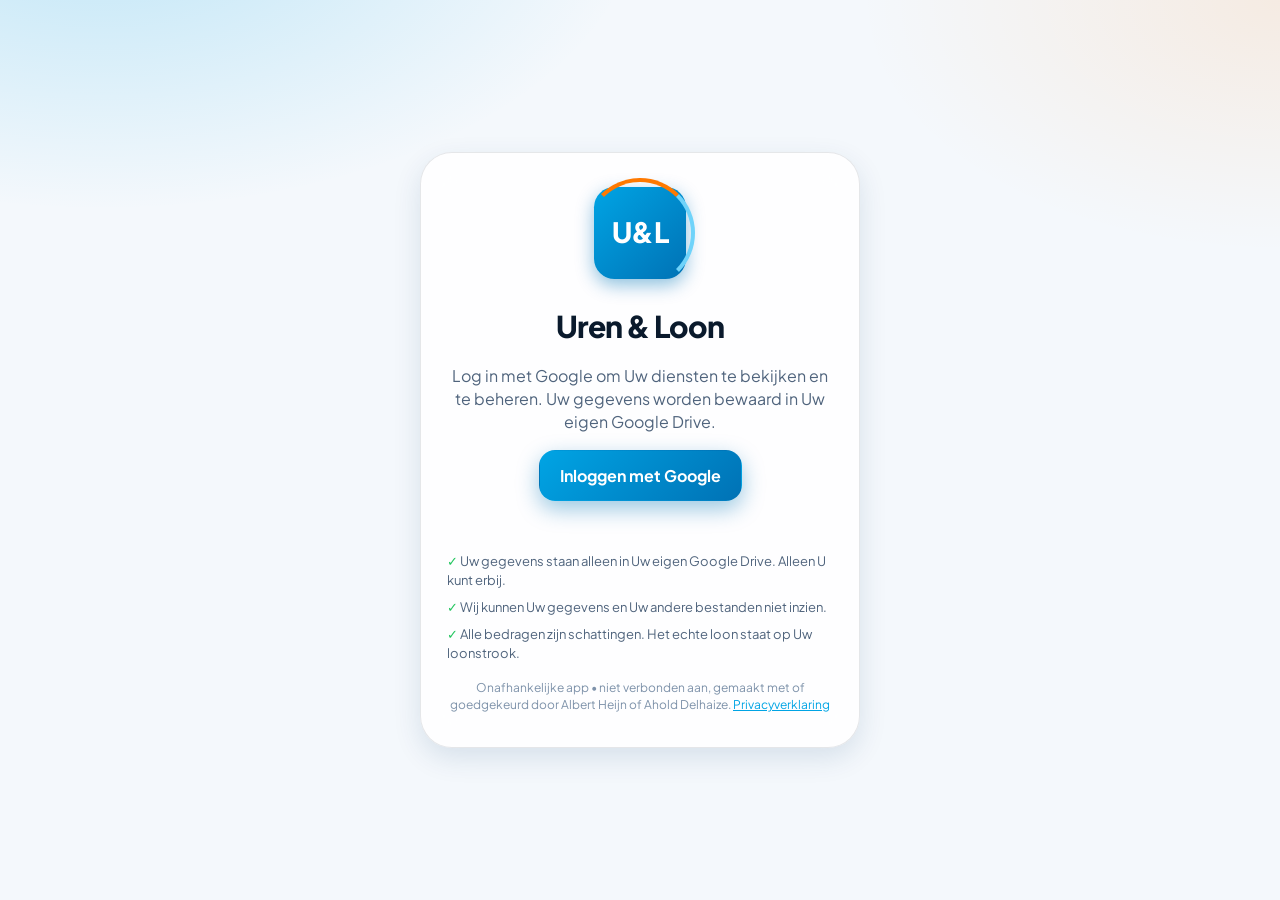
==== index.html @ e5bbfe20 "Add files via upload" ====
<!doctype html>
<html lang="nl">
<head>
  <meta charset="utf-8">
  <meta name="viewport" content="width=device-width, initial-scale=1, viewport-fit=cover">
  <meta name="theme-color" content="#00A4E4">
  <meta name="description" content="Uren & Loon: houd Uw werkuren bij en zie ongeveer wat U gaat verdienen. Onafhankelijke app, niet verbonden aan Albert Heijn of Ahold Delhaize.">
  <meta name="referrer" content="no-referrer">
  <title>Uren &amp; Loon</title>
  <link rel="icon" href="icon.svg" type="image/svg+xml">
  <link rel="manifest" href="manifest.webmanifest">
  <link rel="stylesheet" href="style.css">
</head>
<body>
  <noscript><p style="padding:24px;font-family:sans-serif">Uren &amp; Loon heeft JavaScript nodig om te werken.</p></noscript>

  <!-- Laadscherm -->
  <div id="splash" class="splash" role="status" aria-live="polite">
    <div class="logo-mark big"><span>U&amp;L</span></div>
    <h1>Uren &amp; Loon</h1>
    <p>Uw uren en geschatte loon in één overzicht</p>
    <p class="fine">Onafhankelijke app • niet verbonden aan Albert Heijn of Ahold Delhaize</p>
  </div>

  <!-- Inlogscherm: inloggen is verplicht -->
  <main id="login" class="login hidden" aria-labelledby="login-title">
    <div class="login-card">
      <div class="logo-mark big"><span>U&amp;L</span></div>
      <h1 id="login-title">Uren &amp; Loon</h1>
      <p class="lead">Log in met Google om Uw diensten te bekijken en te beheren. Uw gegevens worden bewaard in Uw eigen Google Drive.</p>
      <button id="btn-login" class="btn primary" type="button">Inloggen met Google</button>
      <p id="login-msg" class="login-msg" role="alert"></p>
      <ul class="login-points">
        <li>Uw gegevens staan alleen in Uw eigen Google Drive. Alleen U kunt erbij.</li>
        <li>Wij kunnen Uw gegevens en Uw andere bestanden niet inzien.</li>
        <li>Alle bedragen zijn schattingen. Het echte loon staat op Uw loonstrook.</li>
      </ul>
      <p class="fine">Onafhankelijke app • niet verbonden aan, gemaakt met of goedgekeurd door Albert Heijn of Ahold Delhaize. <a href="privacy.html">Privacyverklaring</a></p>
    </div>
  </main>

  <!-- De app -->
  <div id="app" class="app hidden">
    <header class="topbar">
      <div>
        <p id="greeting" class="greeting"></p>
        <h1 id="title" class="title"></h1>
      </div>
      <div class="topbar-right">
        <button id="sync-pill" class="sync-pill" type="button" aria-live="polite"></button>
        <div class="logo-mark small" aria-hidden="true"><span>U&amp;L</span></div>
      </div>
    </header>
    <div id="period-bar" class="period-bar" role="tablist" aria-label="Loonperiode"></div>
    <main id="view" class="view"></main>

    <nav class="nav" aria-label="Hoofdnavigatie">
      <div class="nav-pill" id="nav-pill">
        <span class="nav-indicator" id="nav-ind"></span>
        <button data-tab="dashboard" type="button"><svg viewBox="0 0 24 24" aria-hidden="true"><path d="M3 13h8V3H3v10zm0 8h8v-6H3v6zm10 0h8V11h-8v10zm0-18v6h8V3h-8z"/></svg><span>Dashboard</span></button>
        <button data-tab="shifts" type="button"><svg viewBox="0 0 24 24" aria-hidden="true"><path d="M7 2v2H5a2 2 0 0 0-2 2v14a2 2 0 0 0 2 2h14a2 2 0 0 0 2-2V6a2 2 0 0 0-2-2h-2V2h-2v2H9V2H7zm-2 8h14v10H5V10z"/></svg><span>Shifts</span></button>
        <button data-tab="settings" type="button"><svg viewBox="0 0 24 24" aria-hidden="true"><path d="M19.4 13a7.8 7.8 0 0 0 0-2l2.1-1.6a.5.5 0 0 0 .1-.6l-2-3.5a.5.5 0 0 0-.6-.2l-2.5 1a7.3 7.3 0 0 0-1.7-1l-.4-2.6a.5.5 0 0 0-.5-.4h-4a.5.5 0 0 0-.5.4l-.4 2.6c-.6.3-1.2.6-1.7 1l-2.5-1a.5.5 0 0 0-.6.2l-2 3.5a.5.5 0 0 0 .1.6L4.6 11a7.8 7.8 0 0 0 0 2l-2.1 1.6a.5.5 0 0 0-.1.6l2 3.5c.1.2.4.3.6.2l2.5-1c.5.4 1.1.7 1.7 1l.4 2.6c0 .2.2.4.5.4h4c.3 0 .5-.2.5-.4l.4-2.6c.6-.3 1.2-.6 1.7-1l2.5 1c.2.1.5 0 .6-.2l2-3.5a.5.5 0 0 0-.1-.6L19.4 13zM12 15.5a3.5 3.5 0 1 1 0-7 3.5 3.5 0 0 1 0 7z"/></svg><span>Instellingen</span></button>
      </div>
      <button id="fab" class="fab" type="button" aria-label="Nieuwe dienst"><svg viewBox="0 0 24 24" aria-hidden="true"><path d="M19 13h-6v6h-2v-6H5v-2h6V5h2v6h6v2z"/></svg></button>
    </nav>
  </div>

  <div id="modal-root"></div>
  <div id="snackbar" class="snackbar" role="status" aria-live="polite"></div>

  <script type="module" src="app.js"></script>
</body>
</html>
---- style.css ----
@font-face{font-family:Plus Jakarta Sans;font-weight:400;font-display:swap;src:url(fonts/plus-jakarta-sans-latin-400-normal.woff2) format("woff2")}@font-face{font-family:Plus Jakarta Sans;font-weight:500;font-display:swap;src:url(fonts/plus-jakarta-sans-latin-500-normal.woff2) format("woff2")}@font-face{font-family:Plus Jakarta Sans;font-weight:600;font-display:swap;src:url(fonts/plus-jakarta-sans-latin-600-normal.woff2) format("woff2")}@font-face{font-family:Plus Jakarta Sans;font-weight:700;font-display:swap;src:url(fonts/plus-jakarta-sans-latin-700-normal.woff2) format("woff2")}@font-face{font-family:Plus Jakarta Sans;font-weight:800;font-display:swap;src:url(fonts/plus-jakarta-sans-latin-800-normal.woff2) format("woff2")}:root{--blue: #00A4E4;--blue-deep: #0072B5;--blue-light: #6FD3FA;--orange: #FF7900;--orange-soft: #FFA34F;--green: #22C55E;--red: #EF4444;--amber: #F59E0B;--violet: #8B5CF6;--teal: #14B8A6;--radius: 26px;--ease: cubic-bezier(.2, .8, .2, 1);color-scheme:dark;--bg: #040A13;--bg2: #0A1626;--card: rgba(20, 36, 58, .72);--card-solid: #0F1D31;--line: rgba(120, 160, 210, .16);--text: #EAF2FC;--muted: #9DB2CC;--faint: #6F86A3;--shadow: 0 10px 30px rgba(0, 0, 0, .35)}:root[data-theme=light]{color-scheme:light;--bg: #F4F8FC;--bg2: #EAF1F9;--card: rgba(255, 255, 255, .85);--card-solid: #FFFFFF;--line: rgba(10, 26, 44, .1);--text: #0A1A2C;--muted: #50647D;--faint: #7E92AA;--shadow: 0 10px 28px rgba(10, 60, 110, .12)}@media(prefers-color-scheme:light){:root[data-theme=system]{color-scheme:light;--bg: #F4F8FC;--bg2: #EAF1F9;--card: rgba(255, 255, 255, .85);--card-solid: #FFFFFF;--line: rgba(10, 26, 44, .1);--text: #0A1A2C;--muted: #50647D;--faint: #7E92AA;--shadow: 0 10px 28px rgba(10, 60, 110, .12)}}*{box-sizing:border-box;-webkit-tap-highlight-color:transparent}html,body{margin:0;min-height:100%}body{font-family:Plus Jakarta Sans,system-ui,-apple-system,Segoe UI,Roboto,sans-serif;background:var(--bg);color:var(--text);line-height:1.45;background-image:radial-gradient(900px 500px at 8% -10%,rgba(0,164,228,.22),transparent 60%),radial-gradient(700px 420px at 100% 0%,rgba(255,121,0,.1),transparent 60%);background-attachment:fixed}.hidden{display:none!important}h1,h2,h3,p{margin:0}button{font:inherit;color:inherit;cursor:pointer;border:0;background:none}input,select,textarea{font:inherit;color:inherit}a{color:var(--blue)}:focus-visible{outline:3px solid var(--orange);outline-offset:2px;border-radius:10px}.logo-mark{display:grid;place-items:center;border-radius:22%;color:#fff;font-weight:800;letter-spacing:-.02em;background:linear-gradient(135deg,var(--blue),var(--blue-deep));box-shadow:0 6px 18px #0072b573}.logo-mark.small{width:40px;height:40px;font-size:13px}.logo-mark.big{width:92px;height:92px;font-size:28px;position:relative}.logo-mark.big:after{content:"";position:absolute;inset:-9px;border-radius:50%;border:4px solid transparent;border-top-color:var(--orange);border-right-color:var(--blue-light);animation:spin 2.4s linear infinite}@keyframes spin{to{transform:rotate(360deg)}}.splash,.login{min-height:100vh;min-height:100dvh;display:grid;place-items:center;text-align:center;padding:24px}.splash{position:fixed;inset:0;z-index:100;background:var(--bg);gap:10px;align-content:center;transition:opacity .4s var(--ease),transform .4s var(--ease)}.splash.out{opacity:0;transform:scale(1.04);pointer-events:none}.splash h1{font-size:30px;font-weight:800;letter-spacing:-.03em;margin-top:18px}.splash p{color:var(--muted)}.fine{font-size:12px;color:var(--faint);max-width:420px;margin-inline:auto}.login-card{width:min(440px,100%);background:var(--card);border:1px solid var(--line);border-radius:32px;padding:34px 26px;box-shadow:var(--shadow);backdrop-filter:blur(18px);display:grid;gap:16px;justify-items:center;animation:rise .6s var(--ease) both}.login-card h1{font-size:30px;font-weight:800;letter-spacing:-.03em;margin-top:10px}.lead{color:var(--muted)}.login-msg{min-height:1.4em;color:var(--red);font-size:14px;font-weight:600}.login-msg.info{color:var(--amber)}.login-points{list-style:none;padding:0;margin:0;display:grid;gap:8px;text-align:left;font-size:13px;color:var(--muted)}.login-points li:before{content:"\2713  ";color:var(--green);font-weight:800}.btn{display:inline-flex;align-items:center;justify-content:center;gap:8px;padding:13px 20px;border-radius:16px;font-weight:700;background:var(--card-solid);border:1px solid var(--line);transition:transform .15s var(--ease),filter .15s;min-height:46px}.btn:active{transform:scale(.96)}.btn.primary{background:linear-gradient(135deg,var(--blue),var(--blue-deep));color:#fff;border-color:transparent;box-shadow:0 8px 22px #0072b566}.btn.accent{background:linear-gradient(135deg,var(--orange-soft),var(--orange));color:#fff;border-color:transparent}.btn.danger{color:var(--red);border-color:#ef444466}.btn.small{padding:8px 14px;min-height:36px;font-size:14px;border-radius:12px}.btn[disabled]{opacity:.5;pointer-events:none}.app{max-width:760px;margin:0 auto;padding:calc(env(safe-area-inset-top) + 18px) 16px 140px}.topbar{display:flex;align-items:center;justify-content:space-between;gap:12px;margin-bottom:14px}.greeting{color:var(--muted);font-size:14px;font-weight:600}.title{font-size:28px;font-weight:800;letter-spacing:-.03em}.topbar-right{display:flex;align-items:center;gap:10px}.sync-pill{font-size:12px;font-weight:700;padding:7px 12px;border-radius:999px;background:var(--card);border:1px solid var(--line);color:var(--muted);display:inline-flex;gap:6px;align-items:center}.sync-pill:before{content:"";width:8px;height:8px;border-radius:50%;background:var(--green)}.sync-pill.busy:before{background:var(--amber);animation:pulse 1s infinite}.sync-pill.off:before{background:var(--faint)}.sync-pill.err:before{background:var(--red)}@keyframes pulse{50%{opacity:.3}}.period-bar{display:flex;gap:8px;overflow-x:auto;padding:4px 2px 12px;scrollbar-width:none;margin-inline:-16px;padding-inline:16px}.period-bar::-webkit-scrollbar{display:none}.chip{flex:none;padding:8px 14px;border-radius:999px;border:1px solid var(--line);background:var(--card);font-size:14px;font-weight:700;color:var(--muted);transition:transform .15s var(--ease),background .2s;white-space:nowrap;position:relative}.chip:active{transform:scale(.95)}.chip.on{background:var(--blue);border-color:var(--blue);color:#fff}.chip.now:after{content:"";position:absolute;top:5px;right:6px;width:6px;height:6px;border-radius:50%;background:var(--orange)}.chip.static{cursor:default}.view{display:grid;gap:14px}.card{background:var(--card);border:1px solid var(--line);border-radius:var(--radius);padding:18px;box-shadow:var(--shadow);backdrop-filter:blur(14px);animation:rise .55s var(--ease) both;animation-delay:calc(var(--i, 0) * 70ms)}@keyframes rise{0%{opacity:0;transform:translateY(18px) scale(.98)}to{opacity:1;transform:none}}.card h2{font-size:13px;font-weight:800;letter-spacing:.08em;text-transform:uppercase;color:var(--muted);margin-bottom:12px}.muted{color:var(--muted)}.row{display:flex;align-items:center;justify-content:space-between;gap:12px}.stack{display:grid;gap:10px}.hero{color:#fff;border:0;position:relative;overflow:hidden;padding:22px;background:linear-gradient(135deg,#0094d4,#0072b5 55%,#005a94)}.hero:before{content:"";position:absolute;inset:-40%;background:radial-gradient(closest-side,rgba(111,211,250,.45),transparent 70%) 20% 30% / 60% 60% no-repeat,radial-gradient(closest-side,rgba(255,121,0,.35),transparent 70%) 85% 80% / 55% 55% no-repeat;animation:drift 14s ease-in-out infinite alternate}@keyframes drift{to{transform:translate(8%,-6%) rotate(8deg)}}.hero:after{content:"";position:absolute;inset:0;background:linear-gradient(110deg,transparent 35%,rgba(255,255,255,.14) 50%,transparent 65%);background-size:250% 100%;animation:shimmer 5s ease-in-out infinite}@keyframes shimmer{0%{background-position:150% 0}to{background-position:-50% 0}}.hero>*{position:relative;z-index:1}.hero .label{font-size:13px;font-weight:800;letter-spacing:.08em;text-transform:uppercase;opacity:.85}.hero .amount{font-size:clamp(38px,11vw,56px);font-weight:800;letter-spacing:-.04em;line-height:1.05;margin:6px 0 4px;font-variant-numeric:tabular-nums}.hero .note{opacity:.9;font-size:14px}.hero-top{display:flex;justify-content:space-between;gap:12px;align-items:flex-start}.ring{width:78px;height:78px;flex:none;position:relative}.ring svg{width:100%;height:100%;transform:rotate(-90deg)}.ring .track{stroke:#ffffff40}.ring .bar{stroke:#fff;stroke-linecap:round;transition:stroke-dashoffset 1.2s var(--ease)}.ring .txt{position:absolute;inset:0;display:grid;place-items:center;text-align:center;font-weight:800;font-size:20px;line-height:1}.ring .txt small{display:block;font-size:9px;font-weight:700;opacity:.85;letter-spacing:.04em;margin-top:2px}.hero-stats{display:grid;grid-template-columns:repeat(3,1fr);gap:8px;margin-top:18px}.hero-stats div{background:#ffffff29;border-radius:16px;padding:10px 12px}.hero-stats b{display:block;font-size:17px;font-weight:800;font-variant-numeric:tabular-nums}.hero-stats span{font-size:11px;font-weight:700;opacity:.85;text-transform:uppercase;letter-spacing:.06em}.progress{height:10px;border-radius:99px;background:var(--line);overflow:hidden}.progress>i{display:block;height:100%;border-radius:99px;background:linear-gradient(90deg,var(--blue),var(--blue-light));transition:width 1s var(--ease)}.big-num{font-size:26px;font-weight:800;letter-spacing:-.03em;font-variant-numeric:tabular-nums}.pos{color:var(--green)}.neg{color:var(--red)}.balance-bar{position:relative;height:14px;border-radius:99px;background:var(--line);margin:14px 0 6px}.balance-bar .planned{position:absolute;inset:0 auto 0 0;border-radius:99px;background:color-mix(in srgb,var(--blue) 40%,transparent)}.balance-bar .worked{position:absolute;inset:0 auto 0 0;border-radius:99px;background:var(--blue)}.balance-bar .contract{position:absolute;top:-5px;bottom:-5px;width:3px;background:var(--orange);border-radius:2px}.legend{display:flex;flex-wrap:wrap;gap:14px;font-size:12px;color:var(--muted)}.legend i{display:inline-block;width:10px;height:10px;border-radius:3px;margin-right:5px;vertical-align:-1px}.bars{display:flex;align-items:flex-end;gap:4px;height:150px;padding-top:10px}.bars .b{flex:1;min-width:4px;display:flex;flex-direction:column;justify-content:flex-end;align-items:center;height:100%;position:relative}.bars .b i{display:block;width:100%;border-radius:6px 6px 2px 2px;background:linear-gradient(180deg,var(--blue-light),var(--blue));min-height:2px;transform-origin:bottom;animation:grow .8s var(--ease) both}.bars .b.sur i{background:linear-gradient(180deg,var(--orange-soft),var(--orange))}@keyframes grow{0%{transform:scaleY(0)}}.bars-axis{display:flex;justify-content:space-between;font-size:11px;color:var(--faint);margin-top:6px}.chart-readout{min-height:1.4em;font-size:14px;font-weight:700;margin-bottom:4px}.tiles{display:grid;grid-template-columns:repeat(2,1fr);gap:12px}.tile{background:var(--card);border:1px solid var(--line);border-radius:22px;padding:14px 16px;animation:rise .55s var(--ease) both;animation-delay:calc(var(--i, 0) * 70ms)}.tile span{font-size:11px;font-weight:800;letter-spacing:.08em;text-transform:uppercase;color:var(--muted)}.tile b{display:block;font-size:22px;font-weight:800;letter-spacing:-.03em;margin-top:4px;font-variant-numeric:tabular-nums}.tile small{color:var(--faint);font-size:12px}.disclaimer{text-align:center;font-size:12px;color:var(--faint);padding:4px 12px}.empty{text-align:center;padding:34px 20px;display:grid;gap:12px;justify-items:center}.empty h2{text-transform:none;letter-spacing:-.02em;font-size:20px;color:var(--text);margin:0}.week-head{display:flex;justify-content:space-between;font-size:13px;font-weight:800;color:var(--muted);letter-spacing:.04em;text-transform:uppercase;padding:8px 4px 0}.shift{display:grid;grid-template-columns:56px 1fr auto;gap:14px;align-items:center;padding:14px;border-radius:22px;background:var(--card);border:1px solid var(--line);text-align:left;width:100%;transition:transform .15s var(--ease);animation:rise .5s var(--ease) both;animation-delay:calc(var(--i, 0) * 40ms)}.shift:active{transform:scale(.98)}.date-block{width:56px;height:62px;border-radius:16px;display:grid;place-items:center;align-content:center;color:#fff;font-weight:800;line-height:1.1}.date-block small{font-size:11px;opacity:.9;text-transform:uppercase;letter-spacing:.06em}.date-block b{font-size:22px}.shift .times{font-weight:800;font-size:16px}.shift .sub{font-size:13px;color:var(--muted)}.shift .money{text-align:right;font-weight:800;font-size:17px;font-variant-numeric:tabular-nums}.shift .money small{display:block;font-size:12px;font-weight:600;color:var(--orange)}.seg{display:flex;height:6px;border-radius:99px;overflow:hidden;margin-top:8px;gap:1px}.seg i{display:block;height:100%}.pills{display:flex;flex-wrap:wrap;gap:6px;margin-top:8px}.pill{font-size:11px;font-weight:800;padding:3px 9px;border-radius:99px;background:var(--line);color:var(--muted)}.pill.o{background:#ff790029;color:var(--orange)}.pill.b{background:#00a4e429;color:var(--blue)}.pill.y{background:#f59e0b2e;color:var(--amber)}.shift-wrap{display:grid;gap:6px}.shift-actions{display:flex;gap:8px;justify-content:flex-end}.sum-row{display:grid;grid-template-columns:repeat(3,1fr);gap:8px;text-align:center}.sum-row b{display:block;font-size:19px;font-weight:800;font-variant-numeric:tabular-nums}.sum-row span{font-size:11px;font-weight:700;color:var(--muted);text-transform:uppercase;letter-spacing:.06em}.filters{display:flex;gap:8px;overflow-x:auto;scrollbar-width:none;padding-bottom:2px}.filters::-webkit-scrollbar{display:none}.nav{position:fixed;left:0;right:0;bottom:calc(env(safe-area-inset-bottom) + 16px);display:flex;justify-content:center;align-items:center;gap:12px;z-index:20;pointer-events:none;transition:transform .35s var(--ease),opacity .3s}.nav.away{transform:translateY(140%);opacity:0}.nav>*{pointer-events:auto}.nav-pill{position:relative;display:flex;padding:6px;border-radius:999px;background:var(--card-solid);border:1px solid var(--line);box-shadow:var(--shadow)}.nav-pill button{position:relative;z-index:1;display:flex;flex-direction:column;align-items:center;gap:2px;padding:8px 16px;min-width:84px;border-radius:999px;color:var(--muted);font-size:11px;font-weight:700;transition:color .25s}.nav-pill button svg{width:22px;height:22px;fill:currentColor}.nav-pill button.on{color:#fff}.nav-indicator{position:absolute;top:6px;bottom:6px;left:6px;border-radius:999px;background:linear-gradient(135deg,var(--blue),var(--blue-deep));transition:transform .4s var(--ease),width .4s var(--ease)}.fab{width:58px;height:58px;border-radius:50%;background:linear-gradient(135deg,var(--orange-soft),var(--orange));box-shadow:0 10px 24px #ff790073;display:grid;place-items:center;transition:transform .15s var(--ease)}.fab:active{transform:scale(.92) rotate(90deg)}.fab svg{width:28px;height:28px;fill:#fff}@media(min-width:900px){.app{max-width:760px;margin-left:max(24px,calc(50% - 300px))}.nav{inset:40px auto auto 24px;flex-direction:column;align-items:flex-start}.nav.away{transform:none;opacity:1}.nav-pill{flex-direction:column;border-radius:28px}.nav-indicator{left:6px;right:6px;width:auto!important;height:0}}.overlay{position:fixed;inset:0;z-index:50;background:#02081099;backdrop-filter:blur(6px);display:grid;align-items:end;animation:fade .25s both}.overlay.center{align-items:center;padding:20px}@keyframes fade{0%{opacity:0}}.sheet{background:var(--bg2);width:min(680px,100%);margin:0 auto;max-height:94dvh;overflow:auto;border-radius:30px 30px 0 0;padding:20px 18px calc(env(safe-area-inset-bottom) + 24px);border:1px solid var(--line);animation:slide .4s var(--ease) both;overscroll-behavior:contain}.sheet.full{min-height:94dvh}@keyframes slide{0%{transform:translateY(40px);opacity:0}}.dialog{background:var(--card-solid);width:min(400px,100%);margin:0 auto;border-radius:26px;padding:22px;border:1px solid var(--line);animation:pop .3s var(--ease) both;display:grid;gap:12px}@keyframes pop{0%{transform:scale(.92);opacity:0}}.dialog h3{font-size:19px;font-weight:800;letter-spacing:-.02em}.dialog .actions{display:flex;gap:10px;justify-content:flex-end;flex-wrap:wrap;margin-top:6px}.sheet-head{display:flex;align-items:center;justify-content:space-between;margin-bottom:14px;gap:10px}.sheet-head h2{font-size:22px;font-weight:800;letter-spacing:-.03em;text-transform:none;color:var(--text);margin:0}.icon-btn{width:42px;height:42px;border-radius:14px;background:var(--card);border:1px solid var(--line);display:grid;place-items:center;font-size:20px}.field{display:grid;gap:6px}.field>label,.label{font-size:12px;font-weight:800;letter-spacing:.06em;text-transform:uppercase;color:var(--muted)}.input,select.input,textarea.input{width:100%;padding:12px 14px;border-radius:14px;background:var(--card-solid);border:1px solid var(--line);min-height:46px}textarea.input{min-height:80px;resize:vertical}.grid2{display:grid;grid-template-columns:1fr 1fr;gap:12px}.section{display:grid;gap:12px;padding:16px;border-radius:22px;background:var(--card);border:1px solid var(--line);margin-bottom:12px}.task-chip{display:inline-flex;align-items:center;gap:8px;padding:9px 14px;border-radius:999px;border:2px solid var(--c);color:var(--c);font-weight:800;font-size:14px;background:transparent;transition:background .2s,color .2s,transform .15s}.task-chip.on{background:var(--c);color:#fff}.task-chip:active{transform:scale(.94)}.chips{display:flex;flex-wrap:wrap;gap:8px}.warn{padding:10px 14px;border-radius:14px;font-size:13px;font-weight:600;background:#f59e0b26;color:var(--amber)}.warn.bad{background:#ef444424;color:var(--red)}.switch{display:flex;align-items:center;justify-content:space-between;gap:12px}.switch input{appearance:none;width:50px;height:30px;border-radius:99px;background:var(--line);position:relative;transition:background .2s;flex:none;cursor:pointer}.switch input:after{content:"";position:absolute;top:3px;left:3px;width:24px;height:24px;border-radius:50%;background:#fff;transition:transform .25s var(--ease);box-shadow:0 2px 6px #0000004d}.switch input:checked{background:var(--blue)}.switch input:checked:after{transform:translate(20px)}.switch input:disabled{opacity:.6}.break-row{display:grid;grid-template-columns:1fr 1fr auto auto;gap:8px;align-items:end}.formbar{position:sticky;bottom:calc(-1*env(safe-area-inset-bottom) - 24px);margin:0 -18px;padding:14px 18px calc(env(safe-area-inset-bottom) + 14px);background:var(--bg2);border-top:1px solid var(--line);display:flex;align-items:center;justify-content:space-between;gap:12px}.formbar .est b{font-size:22px;font-weight:800;letter-spacing:-.03em;font-variant-numeric:tabular-nums}.formbar .est span{display:block;font-size:11px;color:var(--muted);font-weight:700;text-transform:uppercase;letter-spacing:.06em}.kv{display:flex;justify-content:space-between;gap:12px;padding:9px 0;border-bottom:1px solid var(--line);font-size:14px}.kv:last-child{border-bottom:0}.kv span:first-child{color:var(--muted)}.kv b{text-align:right;font-variant-numeric:tabular-nums}.timeline{display:grid;gap:8px}.tl-item{display:flex;gap:10px;align-items:center;font-size:14px}.tl-item i{width:12px;height:12px;border-radius:4px;flex:none}.snackbar{position:fixed;left:50%;bottom:calc(env(safe-area-inset-bottom) + 100px);transform:translate(-50%,30px);background:#1d2a3d;color:#fff;padding:12px 16px;border-radius:16px;box-shadow:var(--shadow);display:flex;align-items:center;gap:14px;opacity:0;pointer-events:none;transition:.3s var(--ease);z-index:70;font-weight:600;font-size:14px;max-width:calc(100% - 32px)}.snackbar.show{opacity:1;transform:translate(-50%);pointer-events:auto}.snackbar button{color:var(--orange-soft);font-weight:800}@media(prefers-reduced-motion:reduce){*,*:before,*:after{animation-duration:.01ms!important;animation-iteration-count:1!important;transition-duration:.01ms!important}}.actions{display:flex;gap:10px;flex-wrap:wrap}.dialog p{white-space:pre-line}details summary{list-style-position:inside}.legal{max-width:720px;margin:0 auto;padding:32px 18px 60px}.legal h1{font-size:30px;font-weight:800;letter-spacing:-.03em;margin-bottom:8px}.legal h2{font-size:18px;font-weight:800;margin:26px 0 8px}.legal p,.legal li{color:var(--muted)}.legal ul{padding-left:20px;display:grid;gap:6px}.hero .label{color:#fff}.bars{justify-content:center}.bars .b{flex:1 1 0;max-width:34px}.field,.section,.section>*{min-width:0}.input{min-width:0}.break-row{grid-template-columns:minmax(0,1fr) minmax(0,1fr) auto auto}.sheet{overflow-x:hidden}.section .row{flex-wrap:wrap}.rate-row{display:grid;grid-template-columns:minmax(0,1.1fr) minmax(0,1fr) minmax(0,1fr) auto;gap:8px;align-items:end}@media(max-width:480px){.rate-row{grid-template-columns:1fr 1fr}.rate-row .icon-btn{justify-self:end}}.dot{width:22px;height:22px;border-radius:50%;border:2px solid var(--line);flex:none}.kv.strong{font-weight:800}.kv.strong b,.kv.strong span{color:var(--text)}.kv{flex-wrap:wrap;align-items:center}
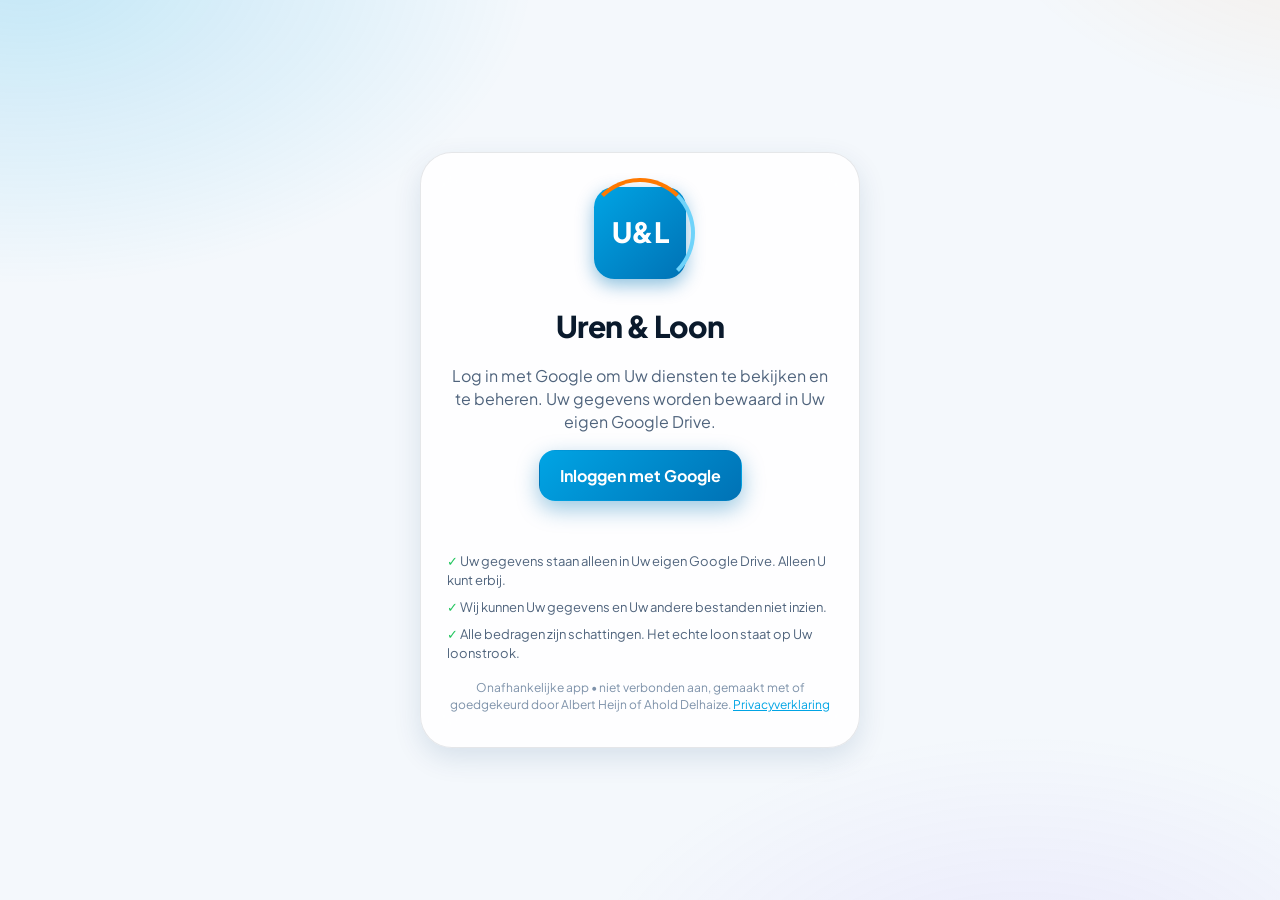
==== commit a5e33850: "Add files via upload" ====
--- a/index.html
+++ b/index.html
@@ -4,11 +4,14 @@
   <meta charset="utf-8">
   <meta name="viewport" content="width=device-width, initial-scale=1, viewport-fit=cover">
   <meta name="theme-color" content="#00A4E4">
+  <meta name="color-scheme" content="dark light">
   <meta name="description" content="Uren & Loon: houd Uw werkuren bij en zie ongeveer wat U gaat verdienen. Onafhankelijke app, niet verbonden aan Albert Heijn of Ahold Delhaize.">
   <meta name="referrer" content="no-referrer">
   <title>Uren &amp; Loon</title>
   <link rel="icon" href="icon.svg" type="image/svg+xml">
   <link rel="manifest" href="manifest.webmanifest">
+  <link rel="preload" href="fonts/plus-jakarta-sans-latin-400-normal.woff2" as="font" type="font/woff2" crossorigin>
+  <link rel="preload" href="fonts/plus-jakarta-sans-latin-800-normal.woff2" as="font" type="font/woff2" crossorigin>
   <link rel="stylesheet" href="style.css">
 </head>
 <body>
@@ -55,6 +58,7 @@
     <main id="view" class="view"></main>
 
     <nav class="nav" aria-label="Hoofdnavigatie">
+      <div class="nav-brand" aria-hidden="true"><div class="logo-mark small"><span>U&amp;L</span></div><div><b>Uren &amp; Loon</b><small>Uw uren en loon</small></div></div>
       <div class="nav-pill" id="nav-pill">
         <span class="nav-indicator" id="nav-ind"></span>
         <button data-tab="dashboard" type="button"><svg viewBox="0 0 24 24" aria-hidden="true"><path d="M3 13h8V3H3v10zm0 8h8v-6H3v6zm10 0h8V11h-8v10zm0-18v6h8V3h-8z"/></svg><span>Dashboard</span></button>
@@ -62,6 +66,7 @@
         <button data-tab="settings" type="button"><svg viewBox="0 0 24 24" aria-hidden="true"><path d="M19.4 13a7.8 7.8 0 0 0 0-2l2.1-1.6a.5.5 0 0 0 .1-.6l-2-3.5a.5.5 0 0 0-.6-.2l-2.5 1a7.3 7.3 0 0 0-1.7-1l-.4-2.6a.5.5 0 0 0-.5-.4h-4a.5.5 0 0 0-.5.4l-.4 2.6c-.6.3-1.2.6-1.7 1l-2.5-1a.5.5 0 0 0-.6.2l-2 3.5a.5.5 0 0 0 .1.6L4.6 11a7.8 7.8 0 0 0 0 2l-2.1 1.6a.5.5 0 0 0-.1.6l2 3.5c.1.2.4.3.6.2l2.5-1c.5.4 1.1.7 1.7 1l.4 2.6c0 .2.2.4.5.4h4c.3 0 .5-.2.5-.4l.4-2.6c.6-.3 1.2-.6 1.7-1l2.5 1c.2.1.5 0 .6-.2l2-3.5a.5.5 0 0 0-.1-.6L19.4 13zM12 15.5a3.5 3.5 0 1 1 0-7 3.5 3.5 0 0 1 0 7z"/></svg><span>Instellingen</span></button>
       </div>
       <button id="fab" class="fab" type="button" aria-label="Nieuwe dienst"><svg viewBox="0 0 24 24" aria-hidden="true"><path d="M19 13h-6v6h-2v-6H5v-2h6V5h2v6h6v2z"/></svg></button>
+      <p class="nav-foot">Onafhankelijke app • niet verbonden aan Albert Heijn of Ahold Delhaize</p>
     </nav>
   </div>
 
--- a/style.css
+++ b/style.css
@@ -1 +1 @@
-@font-face{font-family:Plus Jakarta Sans;font-weight:400;font-display:swap;src:url(fonts/plus-jakarta-sans-latin-400-normal.woff2) format("woff2")}@font-face{font-family:Plus Jakarta Sans;font-weight:500;font-display:swap;src:url(fonts/plus-jakarta-sans-latin-500-normal.woff2) format("woff2")}@font-face{font-family:Plus Jakarta Sans;font-weight:600;font-display:swap;src:url(fonts/plus-jakarta-sans-latin-600-normal.woff2) format("woff2")}@font-face{font-family:Plus Jakarta Sans;font-weight:700;font-display:swap;src:url(fonts/plus-jakarta-sans-latin-700-normal.woff2) format("woff2")}@font-face{font-family:Plus Jakarta Sans;font-weight:800;font-display:swap;src:url(fonts/plus-jakarta-sans-latin-800-normal.woff2) format("woff2")}:root{--blue: #00A4E4;--blue-deep: #0072B5;--blue-light: #6FD3FA;--orange: #FF7900;--orange-soft: #FFA34F;--green: #22C55E;--red: #EF4444;--amber: #F59E0B;--violet: #8B5CF6;--teal: #14B8A6;--radius: 26px;--ease: cubic-bezier(.2, .8, .2, 1);color-scheme:dark;--bg: #040A13;--bg2: #0A1626;--card: rgba(20, 36, 58, .72);--card-solid: #0F1D31;--line: rgba(120, 160, 210, .16);--text: #EAF2FC;--muted: #9DB2CC;--faint: #6F86A3;--shadow: 0 10px 30px rgba(0, 0, 0, .35)}:root[data-theme=light]{color-scheme:light;--bg: #F4F8FC;--bg2: #EAF1F9;--card: rgba(255, 255, 255, .85);--card-solid: #FFFFFF;--line: rgba(10, 26, 44, .1);--text: #0A1A2C;--muted: #50647D;--faint: #7E92AA;--shadow: 0 10px 28px rgba(10, 60, 110, .12)}@media(prefers-color-scheme:light){:root[data-theme=system]{color-scheme:light;--bg: #F4F8FC;--bg2: #EAF1F9;--card: rgba(255, 255, 255, .85);--card-solid: #FFFFFF;--line: rgba(10, 26, 44, .1);--text: #0A1A2C;--muted: #50647D;--faint: #7E92AA;--shadow: 0 10px 28px rgba(10, 60, 110, .12)}}*{box-sizing:border-box;-webkit-tap-highlight-color:transparent}html,body{margin:0;min-height:100%}body{font-family:Plus Jakarta Sans,system-ui,-apple-system,Segoe UI,Roboto,sans-serif;background:var(--bg);color:var(--text);line-height:1.45;background-image:radial-gradient(900px 500px at 8% -10%,rgba(0,164,228,.22),transparent 60%),radial-gradient(700px 420px at 100% 0%,rgba(255,121,0,.1),transparent 60%);background-attachment:fixed}.hidden{display:none!important}h1,h2,h3,p{margin:0}button{font:inherit;color:inherit;cursor:pointer;border:0;background:none}input,select,textarea{font:inherit;color:inherit}a{color:var(--blue)}:focus-visible{outline:3px solid var(--orange);outline-offset:2px;border-radius:10px}.logo-mark{display:grid;place-items:center;border-radius:22%;color:#fff;font-weight:800;letter-spacing:-.02em;background:linear-gradient(135deg,var(--blue),var(--blue-deep));box-shadow:0 6px 18px #0072b573}.logo-mark.small{width:40px;height:40px;font-size:13px}.logo-mark.big{width:92px;height:92px;font-size:28px;position:relative}.logo-mark.big:after{content:"";position:absolute;inset:-9px;border-radius:50%;border:4px solid transparent;border-top-color:var(--orange);border-right-color:var(--blue-light);animation:spin 2.4s linear infinite}@keyframes spin{to{transform:rotate(360deg)}}.splash,.login{min-height:100vh;min-height:100dvh;display:grid;place-items:center;text-align:center;padding:24px}.splash{position:fixed;inset:0;z-index:100;background:var(--bg);gap:10px;align-content:center;transition:opacity .4s var(--ease),transform .4s var(--ease)}.splash.out{opacity:0;transform:scale(1.04);pointer-events:none}.splash h1{font-size:30px;font-weight:800;letter-spacing:-.03em;margin-top:18px}.splash p{color:var(--muted)}.fine{font-size:12px;color:var(--faint);max-width:420px;margin-inline:auto}.login-card{width:min(440px,100%);background:var(--card);border:1px solid var(--line);border-radius:32px;padding:34px 26px;box-shadow:var(--shadow);backdrop-filter:blur(18px);display:grid;gap:16px;justify-items:center;animation:rise .6s var(--ease) both}.login-card h1{font-size:30px;font-weight:800;letter-spacing:-.03em;margin-top:10px}.lead{color:var(--muted)}.login-msg{min-height:1.4em;color:var(--red);font-size:14px;font-weight:600}.login-msg.info{color:var(--amber)}.login-points{list-style:none;padding:0;margin:0;display:grid;gap:8px;text-align:left;font-size:13px;color:var(--muted)}.login-points li:before{content:"\2713  ";color:var(--green);font-weight:800}.btn{display:inline-flex;align-items:center;justify-content:center;gap:8px;padding:13px 20px;border-radius:16px;font-weight:700;background:var(--card-solid);border:1px solid var(--line);transition:transform .15s var(--ease),filter .15s;min-height:46px}.btn:active{transform:scale(.96)}.btn.primary{background:linear-gradient(135deg,var(--blue),var(--blue-deep));color:#fff;border-color:transparent;box-shadow:0 8px 22px #0072b566}.btn.accent{background:linear-gradient(135deg,var(--orange-soft),var(--orange));color:#fff;border-color:transparent}.btn.danger{color:var(--red);border-color:#ef444466}.btn.small{padding:8px 14px;min-height:36px;font-size:14px;border-radius:12px}.btn[disabled]{opacity:.5;pointer-events:none}.app{max-width:760px;margin:0 auto;padding:calc(env(safe-area-inset-top) + 18px) 16px 140px}.topbar{display:flex;align-items:center;justify-content:space-between;gap:12px;margin-bottom:14px}.greeting{color:var(--muted);font-size:14px;font-weight:600}.title{font-size:28px;font-weight:800;letter-spacing:-.03em}.topbar-right{display:flex;align-items:center;gap:10px}.sync-pill{font-size:12px;font-weight:700;padding:7px 12px;border-radius:999px;background:var(--card);border:1px solid var(--line);color:var(--muted);display:inline-flex;gap:6px;align-items:center}.sync-pill:before{content:"";width:8px;height:8px;border-radius:50%;background:var(--green)}.sync-pill.busy:before{background:var(--amber);animation:pulse 1s infinite}.sync-pill.off:before{background:var(--faint)}.sync-pill.err:before{background:var(--red)}@keyframes pulse{50%{opacity:.3}}.period-bar{display:flex;gap:8px;overflow-x:auto;padding:4px 2px 12px;scrollbar-width:none;margin-inline:-16px;padding-inline:16px}.period-bar::-webkit-scrollbar{display:none}.chip{flex:none;padding:8px 14px;border-radius:999px;border:1px solid var(--line);background:var(--card);font-size:14px;font-weight:700;color:var(--muted);transition:transform .15s var(--ease),background .2s;white-space:nowrap;position:relative}.chip:active{transform:scale(.95)}.chip.on{background:var(--blue);border-color:var(--blue);color:#fff}.chip.now:after{content:"";position:absolute;top:5px;right:6px;width:6px;height:6px;border-radius:50%;background:var(--orange)}.chip.static{cursor:default}.view{display:grid;gap:14px}.card{background:var(--card);border:1px solid var(--line);border-radius:var(--radius);padding:18px;box-shadow:var(--shadow);backdrop-filter:blur(14px);animation:rise .55s var(--ease) both;animation-delay:calc(var(--i, 0) * 70ms)}@keyframes rise{0%{opacity:0;transform:translateY(18px) scale(.98)}to{opacity:1;transform:none}}.card h2{font-size:13px;font-weight:800;letter-spacing:.08em;text-transform:uppercase;color:var(--muted);margin-bottom:12px}.muted{color:var(--muted)}.row{display:flex;align-items:center;justify-content:space-between;gap:12px}.stack{display:grid;gap:10px}.hero{color:#fff;border:0;position:relative;overflow:hidden;padding:22px;background:linear-gradient(135deg,#0094d4,#0072b5 55%,#005a94)}.hero:before{content:"";position:absolute;inset:-40%;background:radial-gradient(closest-side,rgba(111,211,250,.45),transparent 70%) 20% 30% / 60% 60% no-repeat,radial-gradient(closest-side,rgba(255,121,0,.35),transparent 70%) 85% 80% / 55% 55% no-repeat;animation:drift 14s ease-in-out infinite alternate}@keyframes drift{to{transform:translate(8%,-6%) rotate(8deg)}}.hero:after{content:"";position:absolute;inset:0;background:linear-gradient(110deg,transparent 35%,rgba(255,255,255,.14) 50%,transparent 65%);background-size:250% 100%;animation:shimmer 5s ease-in-out infinite}@keyframes shimmer{0%{background-position:150% 0}to{background-position:-50% 0}}.hero>*{position:relative;z-index:1}.hero .label{font-size:13px;font-weight:800;letter-spacing:.08em;text-transform:uppercase;opacity:.85}.hero .amount{font-size:clamp(38px,11vw,56px);font-weight:800;letter-spacing:-.04em;line-height:1.05;margin:6px 0 4px;font-variant-numeric:tabular-nums}.hero .note{opacity:.9;font-size:14px}.hero-top{display:flex;justify-content:space-between;gap:12px;align-items:flex-start}.ring{width:78px;height:78px;flex:none;position:relative}.ring svg{width:100%;height:100%;transform:rotate(-90deg)}.ring .track{stroke:#ffffff40}.ring .bar{stroke:#fff;stroke-linecap:round;transition:stroke-dashoffset 1.2s var(--ease)}.ring .txt{position:absolute;inset:0;display:grid;place-items:center;text-align:center;font-weight:800;font-size:20px;line-height:1}.ring .txt small{display:block;font-size:9px;font-weight:700;opacity:.85;letter-spacing:.04em;margin-top:2px}.hero-stats{display:grid;grid-template-columns:repeat(3,1fr);gap:8px;margin-top:18px}.hero-stats div{background:#ffffff29;border-radius:16px;padding:10px 12px}.hero-stats b{display:block;font-size:17px;font-weight:800;font-variant-numeric:tabular-nums}.hero-stats span{font-size:11px;font-weight:700;opacity:.85;text-transform:uppercase;letter-spacing:.06em}.progress{height:10px;border-radius:99px;background:var(--line);overflow:hidden}.progress>i{display:block;height:100%;border-radius:99px;background:linear-gradient(90deg,var(--blue),var(--blue-light));transition:width 1s var(--ease)}.big-num{font-size:26px;font-weight:800;letter-spacing:-.03em;font-variant-numeric:tabular-nums}.pos{color:var(--green)}.neg{color:var(--red)}.balance-bar{position:relative;height:14px;border-radius:99px;background:var(--line);margin:14px 0 6px}.balance-bar .planned{position:absolute;inset:0 auto 0 0;border-radius:99px;background:color-mix(in srgb,var(--blue) 40%,transparent)}.balance-bar .worked{position:absolute;inset:0 auto 0 0;border-radius:99px;background:var(--blue)}.balance-bar .contract{position:absolute;top:-5px;bottom:-5px;width:3px;background:var(--orange);border-radius:2px}.legend{display:flex;flex-wrap:wrap;gap:14px;font-size:12px;color:var(--muted)}.legend i{display:inline-block;width:10px;height:10px;border-radius:3px;margin-right:5px;vertical-align:-1px}.bars{display:flex;align-items:flex-end;gap:4px;height:150px;padding-top:10px}.bars .b{flex:1;min-width:4px;display:flex;flex-direction:column;justify-content:flex-end;align-items:center;height:100%;position:relative}.bars .b i{display:block;width:100%;border-radius:6px 6px 2px 2px;background:linear-gradient(180deg,var(--blue-light),var(--blue));min-height:2px;transform-origin:bottom;animation:grow .8s var(--ease) both}.bars .b.sur i{background:linear-gradient(180deg,var(--orange-soft),var(--orange))}@keyframes grow{0%{transform:scaleY(0)}}.bars-axis{display:flex;justify-content:space-between;font-size:11px;color:var(--faint);margin-top:6px}.chart-readout{min-height:1.4em;font-size:14px;font-weight:700;margin-bottom:4px}.tiles{display:grid;grid-template-columns:repeat(2,1fr);gap:12px}.tile{background:var(--card);border:1px solid var(--line);border-radius:22px;padding:14px 16px;animation:rise .55s var(--ease) both;animation-delay:calc(var(--i, 0) * 70ms)}.tile span{font-size:11px;font-weight:800;letter-spacing:.08em;text-transform:uppercase;color:var(--muted)}.tile b{display:block;font-size:22px;font-weight:800;letter-spacing:-.03em;margin-top:4px;font-variant-numeric:tabular-nums}.tile small{color:var(--faint);font-size:12px}.disclaimer{text-align:center;font-size:12px;color:var(--faint);padding:4px 12px}.empty{text-align:center;padding:34px 20px;display:grid;gap:12px;justify-items:center}.empty h2{text-transform:none;letter-spacing:-.02em;font-size:20px;color:var(--text);margin:0}.week-head{display:flex;justify-content:space-between;font-size:13px;font-weight:800;color:var(--muted);letter-spacing:.04em;text-transform:uppercase;padding:8px 4px 0}.shift{display:grid;grid-template-columns:56px 1fr auto;gap:14px;align-items:center;padding:14px;border-radius:22px;background:var(--card);border:1px solid var(--line);text-align:left;width:100%;transition:transform .15s var(--ease);animation:rise .5s var(--ease) both;animation-delay:calc(var(--i, 0) * 40ms)}.shift:active{transform:scale(.98)}.date-block{width:56px;height:62px;border-radius:16px;display:grid;place-items:center;align-content:center;color:#fff;font-weight:800;line-height:1.1}.date-block small{font-size:11px;opacity:.9;text-transform:uppercase;letter-spacing:.06em}.date-block b{font-size:22px}.shift .times{font-weight:800;font-size:16px}.shift .sub{font-size:13px;color:var(--muted)}.shift .money{text-align:right;font-weight:800;font-size:17px;font-variant-numeric:tabular-nums}.shift .money small{display:block;font-size:12px;font-weight:600;color:var(--orange)}.seg{display:flex;height:6px;border-radius:99px;overflow:hidden;margin-top:8px;gap:1px}.seg i{display:block;height:100%}.pills{display:flex;flex-wrap:wrap;gap:6px;margin-top:8px}.pill{font-size:11px;font-weight:800;padding:3px 9px;border-radius:99px;background:var(--line);color:var(--muted)}.pill.o{background:#ff790029;color:var(--orange)}.pill.b{background:#00a4e429;color:var(--blue)}.pill.y{background:#f59e0b2e;color:var(--amber)}.shift-wrap{display:grid;gap:6px}.shift-actions{display:flex;gap:8px;justify-content:flex-end}.sum-row{display:grid;grid-template-columns:repeat(3,1fr);gap:8px;text-align:center}.sum-row b{display:block;font-size:19px;font-weight:800;font-variant-numeric:tabular-nums}.sum-row span{font-size:11px;font-weight:700;color:var(--muted);text-transform:uppercase;letter-spacing:.06em}.filters{display:flex;gap:8px;overflow-x:auto;scrollbar-width:none;padding-bottom:2px}.filters::-webkit-scrollbar{display:none}.nav{position:fixed;left:0;right:0;bottom:calc(env(safe-area-inset-bottom) + 16px);display:flex;justify-content:center;align-items:center;gap:12px;z-index:20;pointer-events:none;transition:transform .35s var(--ease),opacity .3s}.nav.away{transform:translateY(140%);opacity:0}.nav>*{pointer-events:auto}.nav-pill{position:relative;display:flex;padding:6px;border-radius:999px;background:var(--card-solid);border:1px solid var(--line);box-shadow:var(--shadow)}.nav-pill button{position:relative;z-index:1;display:flex;flex-direction:column;align-items:center;gap:2px;padding:8px 16px;min-width:84px;border-radius:999px;color:var(--muted);font-size:11px;font-weight:700;transition:color .25s}.nav-pill button svg{width:22px;height:22px;fill:currentColor}.nav-pill button.on{color:#fff}.nav-indicator{position:absolute;top:6px;bottom:6px;left:6px;border-radius:999px;background:linear-gradient(135deg,var(--blue),var(--blue-deep));transition:transform .4s var(--ease),width .4s var(--ease)}.fab{width:58px;height:58px;border-radius:50%;background:linear-gradient(135deg,var(--orange-soft),var(--orange));box-shadow:0 10px 24px #ff790073;display:grid;place-items:center;transition:transform .15s var(--ease)}.fab:active{transform:scale(.92) rotate(90deg)}.fab svg{width:28px;height:28px;fill:#fff}@media(min-width:900px){.app{max-width:760px;margin-left:max(24px,calc(50% - 300px))}.nav{inset:40px auto auto 24px;flex-direction:column;align-items:flex-start}.nav.away{transform:none;opacity:1}.nav-pill{flex-direction:column;border-radius:28px}.nav-indicator{left:6px;right:6px;width:auto!important;height:0}}.overlay{position:fixed;inset:0;z-index:50;background:#02081099;backdrop-filter:blur(6px);display:grid;align-items:end;animation:fade .25s both}.overlay.center{align-items:center;padding:20px}@keyframes fade{0%{opacity:0}}.sheet{background:var(--bg2);width:min(680px,100%);margin:0 auto;max-height:94dvh;overflow:auto;border-radius:30px 30px 0 0;padding:20px 18px calc(env(safe-area-inset-bottom) + 24px);border:1px solid var(--line);animation:slide .4s var(--ease) both;overscroll-behavior:contain}.sheet.full{min-height:94dvh}@keyframes slide{0%{transform:translateY(40px);opacity:0}}.dialog{background:var(--card-solid);width:min(400px,100%);margin:0 auto;border-radius:26px;padding:22px;border:1px solid var(--line);animation:pop .3s var(--ease) both;display:grid;gap:12px}@keyframes pop{0%{transform:scale(.92);opacity:0}}.dialog h3{font-size:19px;font-weight:800;letter-spacing:-.02em}.dialog .actions{display:flex;gap:10px;justify-content:flex-end;flex-wrap:wrap;margin-top:6px}.sheet-head{display:flex;align-items:center;justify-content:space-between;margin-bottom:14px;gap:10px}.sheet-head h2{font-size:22px;font-weight:800;letter-spacing:-.03em;text-transform:none;color:var(--text);margin:0}.icon-btn{width:42px;height:42px;border-radius:14px;background:var(--card);border:1px solid var(--line);display:grid;place-items:center;font-size:20px}.field{display:grid;gap:6px}.field>label,.label{font-size:12px;font-weight:800;letter-spacing:.06em;text-transform:uppercase;color:var(--muted)}.input,select.input,textarea.input{width:100%;padding:12px 14px;border-radius:14px;background:var(--card-solid);border:1px solid var(--line);min-height:46px}textarea.input{min-height:80px;resize:vertical}.grid2{display:grid;grid-template-columns:1fr 1fr;gap:12px}.section{display:grid;gap:12px;padding:16px;border-radius:22px;background:var(--card);border:1px solid var(--line);margin-bottom:12px}.task-chip{display:inline-flex;align-items:center;gap:8px;padding:9px 14px;border-radius:999px;border:2px solid var(--c);color:var(--c);font-weight:800;font-size:14px;background:transparent;transition:background .2s,color .2s,transform .15s}.task-chip.on{background:var(--c);color:#fff}.task-chip:active{transform:scale(.94)}.chips{display:flex;flex-wrap:wrap;gap:8px}.warn{padding:10px 14px;border-radius:14px;font-size:13px;font-weight:600;background:#f59e0b26;color:var(--amber)}.warn.bad{background:#ef444424;color:var(--red)}.switch{display:flex;align-items:center;justify-content:space-between;gap:12px}.switch input{appearance:none;width:50px;height:30px;border-radius:99px;background:var(--line);position:relative;transition:background .2s;flex:none;cursor:pointer}.switch input:after{content:"";position:absolute;top:3px;left:3px;width:24px;height:24px;border-radius:50%;background:#fff;transition:transform .25s var(--ease);box-shadow:0 2px 6px #0000004d}.switch input:checked{background:var(--blue)}.switch input:checked:after{transform:translate(20px)}.switch input:disabled{opacity:.6}.break-row{display:grid;grid-template-columns:1fr 1fr auto auto;gap:8px;align-items:end}.formbar{position:sticky;bottom:calc(-1*env(safe-area-inset-bottom) - 24px);margin:0 -18px;padding:14px 18px calc(env(safe-area-inset-bottom) + 14px);background:var(--bg2);border-top:1px solid var(--line);display:flex;align-items:center;justify-content:space-between;gap:12px}.formbar .est b{font-size:22px;font-weight:800;letter-spacing:-.03em;font-variant-numeric:tabular-nums}.formbar .est span{display:block;font-size:11px;color:var(--muted);font-weight:700;text-transform:uppercase;letter-spacing:.06em}.kv{display:flex;justify-content:space-between;gap:12px;padding:9px 0;border-bottom:1px solid var(--line);font-size:14px}.kv:last-child{border-bottom:0}.kv span:first-child{color:var(--muted)}.kv b{text-align:right;font-variant-numeric:tabular-nums}.timeline{display:grid;gap:8px}.tl-item{display:flex;gap:10px;align-items:center;font-size:14px}.tl-item i{width:12px;height:12px;border-radius:4px;flex:none}.snackbar{position:fixed;left:50%;bottom:calc(env(safe-area-inset-bottom) + 100px);transform:translate(-50%,30px);background:#1d2a3d;color:#fff;padding:12px 16px;border-radius:16px;box-shadow:var(--shadow);display:flex;align-items:center;gap:14px;opacity:0;pointer-events:none;transition:.3s var(--ease);z-index:70;font-weight:600;font-size:14px;max-width:calc(100% - 32px)}.snackbar.show{opacity:1;transform:translate(-50%);pointer-events:auto}.snackbar button{color:var(--orange-soft);font-weight:800}@media(prefers-reduced-motion:reduce){*,*:before,*:after{animation-duration:.01ms!important;animation-iteration-count:1!important;transition-duration:.01ms!important}}.actions{display:flex;gap:10px;flex-wrap:wrap}.dialog p{white-space:pre-line}details summary{list-style-position:inside}.legal{max-width:720px;margin:0 auto;padding:32px 18px 60px}.legal h1{font-size:30px;font-weight:800;letter-spacing:-.03em;margin-bottom:8px}.legal h2{font-size:18px;font-weight:800;margin:26px 0 8px}.legal p,.legal li{color:var(--muted)}.legal ul{padding-left:20px;display:grid;gap:6px}.hero .label{color:#fff}.bars{justify-content:center}.bars .b{flex:1 1 0;max-width:34px}.field,.section,.section>*{min-width:0}.input{min-width:0}.break-row{grid-template-columns:minmax(0,1fr) minmax(0,1fr) auto auto}.sheet{overflow-x:hidden}.section .row{flex-wrap:wrap}.rate-row{display:grid;grid-template-columns:minmax(0,1.1fr) minmax(0,1fr) minmax(0,1fr) auto;gap:8px;align-items:end}@media(max-width:480px){.rate-row{grid-template-columns:1fr 1fr}.rate-row .icon-btn{justify-self:end}}.dot{width:22px;height:22px;border-radius:50%;border:2px solid var(--line);flex:none}.kv.strong{font-weight:800}.kv.strong b,.kv.strong span{color:var(--text)}.kv{flex-wrap:wrap;align-items:center}
+@font-face{font-family:Plus Jakarta Sans;font-weight:400;font-display:swap;src:url(fonts/plus-jakarta-sans-latin-400-normal.woff2) format("woff2")}@font-face{font-family:Plus Jakarta Sans;font-weight:500;font-display:swap;src:url(fonts/plus-jakarta-sans-latin-500-normal.woff2) format("woff2")}@font-face{font-family:Plus Jakarta Sans;font-weight:600;font-display:swap;src:url(fonts/plus-jakarta-sans-latin-600-normal.woff2) format("woff2")}@font-face{font-family:Plus Jakarta Sans;font-weight:700;font-display:swap;src:url(fonts/plus-jakarta-sans-latin-700-normal.woff2) format("woff2")}@font-face{font-family:Plus Jakarta Sans;font-weight:800;font-display:swap;src:url(fonts/plus-jakarta-sans-latin-800-normal.woff2) format("woff2")}:root{--blue: #00A4E4;--blue-deep: #0072B5;--blue-light: #6FD3FA;--orange: #FF7900;--orange-soft: #FFA34F;--green: #22C55E;--red: #EF4444;--amber: #F59E0B;--violet: #8B5CF6;--teal: #14B8A6;--radius: 26px;--ease: cubic-bezier(.2, .8, .2, 1);color-scheme:dark;--bg: #040A13;--bg2: #0A1626;--card: rgba(20, 36, 58, .72);--card-solid: #0F1D31;--line: rgba(120, 160, 210, .16);--text: #EAF2FC;--muted: #9DB2CC;--faint: #6F86A3;--shadow: 0 10px 30px rgba(0, 0, 0, .35)}:root[data-theme=light]{color-scheme:light;--bg: #F4F8FC;--bg2: #EAF1F9;--card: rgba(255, 255, 255, .85);--card-solid: #FFFFFF;--line: rgba(10, 26, 44, .1);--text: #0A1A2C;--muted: #50647D;--faint: #7E92AA;--shadow: 0 10px 28px rgba(10, 60, 110, .12)}@media(prefers-color-scheme:light){:root[data-theme=system]{color-scheme:light;--bg: #F4F8FC;--bg2: #EAF1F9;--card: rgba(255, 255, 255, .85);--card-solid: #FFFFFF;--line: rgba(10, 26, 44, .1);--text: #0A1A2C;--muted: #50647D;--faint: #7E92AA;--shadow: 0 10px 28px rgba(10, 60, 110, .12)}}*{box-sizing:border-box;-webkit-tap-highlight-color:transparent}html,body{margin:0;min-height:100%}body{font-family:Plus Jakarta Sans,system-ui,-apple-system,Segoe UI,Roboto,sans-serif;background:var(--bg);color:var(--text);line-height:1.45}.hidden{display:none!important}h1,h2,h3,p{margin:0}button{font:inherit;color:inherit;cursor:pointer;border:0;background:none}input,select,textarea{font:inherit;color:inherit}a{color:var(--blue)}:focus-visible{outline:3px solid var(--orange);outline-offset:2px;border-radius:10px}.logo-mark{display:grid;place-items:center;border-radius:22%;color:#fff;font-weight:800;letter-spacing:-.02em;background:linear-gradient(135deg,var(--blue),var(--blue-deep));box-shadow:0 6px 18px #0072b573}.logo-mark.small{width:40px;height:40px;font-size:13px}.logo-mark.big{width:92px;height:92px;font-size:28px;position:relative}.logo-mark.big:after{content:"";position:absolute;inset:-9px;border-radius:50%;border:4px solid transparent;border-top-color:var(--orange);border-right-color:var(--blue-light);animation:spin 2.4s linear infinite}@keyframes spin{to{transform:rotate(360deg)}}.splash,.login{min-height:100vh;min-height:100dvh;display:grid;place-items:center;text-align:center;padding:24px}.splash{position:fixed;inset:0;z-index:100;background:var(--bg);gap:10px;align-content:center;transition:opacity .4s var(--ease),transform .4s var(--ease)}.splash.out{opacity:0;transform:scale(1.04);pointer-events:none}.splash h1{font-size:30px;font-weight:800;letter-spacing:-.03em;margin-top:18px}.splash p{color:var(--muted)}.fine{font-size:12px;color:var(--faint);max-width:420px;margin-inline:auto}.login-card{width:min(440px,100%);background:var(--card);border:1px solid var(--line);border-radius:32px;padding:34px 26px;box-shadow:var(--shadow);backdrop-filter:blur(18px);display:grid;gap:16px;justify-items:center;animation:rise .6s var(--ease) both}.login-card h1{font-size:30px;font-weight:800;letter-spacing:-.03em;margin-top:10px}.lead{color:var(--muted)}.login-msg{min-height:1.4em;color:var(--red);font-size:14px;font-weight:600}.login-msg.info{color:var(--amber)}.login-points{list-style:none;padding:0;margin:0;display:grid;gap:8px;text-align:left;font-size:13px;color:var(--muted)}.login-points li:before{content:"\2713  ";color:var(--green);font-weight:800}.btn{display:inline-flex;align-items:center;justify-content:center;gap:8px;padding:13px 20px;border-radius:16px;font-weight:700;background:var(--card-solid);border:1px solid var(--line);transition:transform .15s var(--ease),filter .15s;min-height:46px}.btn:active{transform:scale(.96)}.btn.primary{background:linear-gradient(135deg,var(--blue),var(--blue-deep));color:#fff;border-color:transparent;box-shadow:0 8px 22px #0072b566}.btn.accent{background:linear-gradient(135deg,var(--orange-soft),var(--orange));color:#fff;border-color:transparent}.btn.danger{color:var(--red);border-color:#ef444466}.btn.small{padding:8px 14px;min-height:36px;font-size:14px;border-radius:12px}.btn[disabled]{opacity:.5;pointer-events:none}.app{max-width:1360px;margin:0 auto;padding:calc(env(safe-area-inset-top) + 18px) clamp(14px,3vw,40px) 140px}.topbar{display:flex;align-items:center;justify-content:space-between;gap:12px;margin-bottom:14px}.greeting{color:var(--muted);font-size:14px;font-weight:600}.title{font-size:28px;font-weight:800;letter-spacing:-.03em}.topbar-right{display:flex;align-items:center;gap:10px}.sync-pill{font-size:12px;font-weight:700;padding:7px 12px;border-radius:999px;background:var(--card);border:1px solid var(--line);color:var(--muted);display:inline-flex;gap:6px;align-items:center}.sync-pill:before{content:"";width:8px;height:8px;border-radius:50%;background:var(--green)}.sync-pill.busy:before{background:var(--amber);animation:pulse 1s infinite}.sync-pill.off:before{background:var(--faint)}.sync-pill.err:before{background:var(--red)}@keyframes pulse{50%{opacity:.3}}.period-bar{display:flex;gap:8px;overflow-x:auto;padding:4px 2px 12px;scrollbar-width:none;margin-inline:-16px;padding-inline:16px}.period-bar::-webkit-scrollbar{display:none}.chip{flex:none;padding:8px 14px;border-radius:999px;border:1px solid var(--line);background:var(--card);font-size:14px;font-weight:700;color:var(--muted);transition:transform .15s var(--ease),background .2s;white-space:nowrap;position:relative}.chip:active{transform:scale(.95)}.chip.on{background:var(--blue);border-color:var(--blue);color:#fff}.chip.now:after{content:"";position:absolute;top:5px;right:6px;width:6px;height:6px;border-radius:50%;background:var(--orange)}.chip.static{cursor:default}.view{display:grid;gap:14px}.card{background:var(--card);border:1px solid var(--line);border-radius:var(--radius);padding:18px;box-shadow:var(--shadow)}@keyframes rise{0%{opacity:0;transform:translateY(18px) scale(.98)}to{opacity:1;transform:none}}.card h2{font-size:13px;font-weight:800;letter-spacing:.08em;text-transform:uppercase;color:var(--muted);margin-bottom:12px}.muted{color:var(--muted)}.row{display:flex;align-items:center;justify-content:space-between;gap:12px}.stack{display:grid;gap:10px}.hero{color:#fff;border:0;position:relative;overflow:hidden;padding:22px;background:linear-gradient(135deg,#0094d4,#0072b5 55%,#005a94)}.hero:before{content:"";position:absolute;inset:-40%;background:radial-gradient(closest-side,rgba(111,211,250,.45),transparent 70%) 20% 30% / 60% 60% no-repeat,radial-gradient(closest-side,rgba(255,121,0,.35),transparent 70%) 85% 80% / 55% 55% no-repeat;animation:drift 14s ease-in-out infinite alternate}@keyframes drift{to{transform:translate(8%,-6%) rotate(8deg)}}.hero:after{content:"";position:absolute;inset:0;background:linear-gradient(110deg,transparent 35%,rgba(255,255,255,.14) 50%,transparent 65%);background-size:250% 100%;animation:shimmer 5s ease-in-out infinite}@keyframes shimmer{0%{background-position:150% 0}to{background-position:-50% 0}}.hero>*{position:relative;z-index:1}.hero .label{font-size:13px;font-weight:800;letter-spacing:.08em;text-transform:uppercase;opacity:.85}.hero .amount{font-size:clamp(38px,11vw,56px);font-weight:800;letter-spacing:-.04em;line-height:1.05;margin:6px 0 4px;font-variant-numeric:tabular-nums}.hero .note{opacity:.9;font-size:14px}.hero-top{display:flex;justify-content:space-between;gap:12px;align-items:flex-start}.ring{width:78px;height:78px;flex:none;position:relative}.ring svg{width:100%;height:100%;transform:rotate(-90deg)}.ring .track{stroke:#ffffff40}.ring .bar{stroke:#fff;stroke-linecap:round;transition:stroke-dashoffset 1.2s var(--ease)}.ring .txt{position:absolute;inset:0;display:grid;place-items:center;text-align:center;font-weight:800;font-size:20px;line-height:1}.ring .txt small{display:block;font-size:9px;font-weight:700;opacity:.85;letter-spacing:.04em;margin-top:2px}.hero-stats{display:grid;grid-template-columns:repeat(3,1fr);gap:8px;margin-top:18px}.hero-stats div{background:#ffffff29;border-radius:16px;padding:10px 12px}.hero-stats b{display:block;font-size:17px;font-weight:800;font-variant-numeric:tabular-nums}.hero-stats span{font-size:11px;font-weight:700;opacity:.85;text-transform:uppercase;letter-spacing:.06em}.progress{height:10px;border-radius:99px;background:var(--line);overflow:hidden}.progress>i{display:block;height:100%;border-radius:99px;background:linear-gradient(90deg,var(--blue),var(--blue-light));transition:width 1s var(--ease)}.big-num{font-size:26px;font-weight:800;letter-spacing:-.03em;font-variant-numeric:tabular-nums}.pos{color:var(--green)}.neg{color:var(--red)}.balance-bar{position:relative;height:14px;border-radius:99px;background:var(--line);margin:14px 0 6px}.balance-bar .planned{position:absolute;inset:0 auto 0 0;border-radius:99px;background:color-mix(in srgb,var(--blue) 40%,transparent)}.balance-bar .worked{position:absolute;inset:0 auto 0 0;border-radius:99px;background:var(--blue)}.balance-bar .contract{position:absolute;top:-5px;bottom:-5px;width:3px;background:var(--orange);border-radius:2px}.legend{display:flex;flex-wrap:wrap;gap:14px;font-size:12px;color:var(--muted)}.legend i{display:inline-block;width:10px;height:10px;border-radius:3px;margin-right:5px;vertical-align:-1px}.bars{display:flex;align-items:flex-end;gap:4px;height:150px;padding-top:10px}.bars .b{flex:1;min-width:4px;display:flex;flex-direction:column;justify-content:flex-end;align-items:center;height:100%;position:relative}.bars .b i{display:block;width:100%;border-radius:6px 6px 2px 2px;background:linear-gradient(180deg,var(--blue-light),var(--blue));min-height:2px;transform-origin:bottom;transition:filter .2s,transform .2s var(--ease)}.bars .b.sur i{background:linear-gradient(180deg,var(--orange-soft),var(--orange))}@keyframes grow{0%{transform:scaleY(0)}}.bars-axis{display:flex;justify-content:space-between;font-size:11px;color:var(--faint);margin-top:6px}.chart-readout{min-height:1.4em;font-size:14px;font-weight:700;margin-bottom:4px}.tiles{display:grid;grid-template-columns:repeat(2,1fr);gap:12px}.tile{background:var(--card);border:1px solid var(--line);border-radius:22px;padding:14px 16px}.tile span{font-size:11px;font-weight:800;letter-spacing:.08em;text-transform:uppercase;color:var(--muted)}.tile b{display:block;font-size:22px;font-weight:800;letter-spacing:-.03em;margin-top:4px;font-variant-numeric:tabular-nums}.tile small{color:var(--faint);font-size:12px}.disclaimer{text-align:center;font-size:12px;color:var(--faint);padding:4px 12px}.empty{text-align:center;padding:34px 20px;display:grid;gap:12px;justify-items:center}.empty h2{text-transform:none;letter-spacing:-.02em;font-size:20px;color:var(--text);margin:0}.week-head{display:flex;justify-content:space-between;font-size:13px;font-weight:800;color:var(--muted);letter-spacing:.04em;text-transform:uppercase;padding:8px 4px 0}.shift{display:grid;grid-template-columns:56px 1fr auto;gap:14px;align-items:center;padding:14px;border-radius:22px;background:var(--card);border:1px solid var(--line);text-align:left;width:100%;transition:transform .2s var(--ease),border-color .2s,box-shadow .2s}.shift:active{transform:scale(.98)}.date-block{width:56px;height:62px;border-radius:16px;display:grid;place-items:center;align-content:center;color:#fff;font-weight:800;line-height:1.1}.date-block small{font-size:11px;opacity:.9;text-transform:uppercase;letter-spacing:.06em}.date-block b{font-size:22px}.shift .times{font-weight:800;font-size:16px}.shift .sub{font-size:13px;color:var(--muted)}.shift .money{text-align:right;font-weight:800;font-size:17px;font-variant-numeric:tabular-nums}.shift .money small{display:block;font-size:12px;font-weight:600;color:var(--orange)}.seg{display:flex;height:6px;border-radius:99px;overflow:hidden;margin-top:8px;gap:1px}.seg i{display:block;height:100%}.pills{display:flex;flex-wrap:wrap;gap:6px;margin-top:8px}.pill{font-size:11px;font-weight:800;padding:3px 9px;border-radius:99px;background:var(--line);color:var(--muted)}.pill.o{background:#ff790029;color:var(--orange)}.pill.b{background:#00a4e429;color:var(--blue)}.pill.y{background:#f59e0b2e;color:var(--amber)}.shift-wrap{display:grid;gap:6px}.shift-actions{display:flex;gap:8px;justify-content:flex-end}.sum-row{display:grid;grid-template-columns:repeat(3,1fr);gap:8px;text-align:center}.sum-row b{display:block;font-size:19px;font-weight:800;font-variant-numeric:tabular-nums}.sum-row span{font-size:11px;font-weight:700;color:var(--muted);text-transform:uppercase;letter-spacing:.06em}.filters{display:flex;gap:8px;overflow-x:auto;scrollbar-width:none;padding-bottom:2px}.filters::-webkit-scrollbar{display:none}.nav{position:fixed;left:0;right:0;bottom:calc(env(safe-area-inset-bottom) + 16px);display:flex;justify-content:center;align-items:center;gap:12px;z-index:20;pointer-events:none;transition:transform .35s var(--ease),opacity .3s}.nav.away{transform:translateY(140%);opacity:0}.nav>*{pointer-events:auto}.nav-pill{position:relative;display:flex;padding:6px;border-radius:999px;background:var(--card-solid);border:1px solid var(--line);box-shadow:var(--shadow)}.nav-pill button{position:relative;z-index:1;display:flex;flex-direction:column;align-items:center;gap:2px;padding:8px 16px;min-width:84px;border-radius:999px;color:var(--muted);font-size:11px;font-weight:700;transition:color .25s}.nav-pill button svg{width:22px;height:22px;fill:currentColor}.nav-pill button.on{color:#fff}.nav-indicator{position:absolute;top:6px;bottom:6px;left:6px;border-radius:999px;background:linear-gradient(135deg,var(--blue),var(--blue-deep));transition:transform .4s var(--ease),width .4s var(--ease)}.fab{width:58px;height:58px;border-radius:50%;background:linear-gradient(135deg,var(--orange-soft),var(--orange));box-shadow:0 10px 24px #ff790073;display:grid;place-items:center;transition:transform .15s var(--ease)}.fab:active{transform:scale(.92) rotate(90deg)}.fab svg{width:28px;height:28px;fill:#fff}.overlay{position:fixed;inset:0;z-index:50;background:#02081099;backdrop-filter:blur(6px);display:grid;align-items:end;animation:fade .25s both}.overlay.center{align-items:center;padding:20px}@keyframes fade{0%{opacity:0}}.sheet{background:var(--bg2);width:min(680px,100%);margin:0 auto;max-height:94dvh;overflow:auto;border-radius:30px 30px 0 0;padding:20px 18px calc(env(safe-area-inset-bottom) + 24px);border:1px solid var(--line);animation:slide .4s var(--ease) both;overscroll-behavior:contain}.sheet.full{min-height:94dvh}@keyframes slide{0%{transform:translateY(40px);opacity:0}}.dialog{background:var(--card-solid);width:min(400px,100%);margin:0 auto;border-radius:26px;padding:22px;border:1px solid var(--line);animation:pop .3s var(--ease) both;display:grid;gap:12px}@keyframes pop{0%{transform:scale(.92);opacity:0}}.dialog h3{font-size:19px;font-weight:800;letter-spacing:-.02em}.dialog .actions{display:flex;gap:10px;justify-content:flex-end;flex-wrap:wrap;margin-top:6px}.sheet-head{display:flex;align-items:center;justify-content:space-between;margin-bottom:14px;gap:10px}.sheet-head h2{font-size:22px;font-weight:800;letter-spacing:-.03em;text-transform:none;color:var(--text);margin:0}.icon-btn{width:42px;height:42px;border-radius:14px;background:var(--card);border:1px solid var(--line);display:grid;place-items:center;font-size:20px}.field{display:grid;gap:6px}.field>label,.label{font-size:12px;font-weight:800;letter-spacing:.06em;text-transform:uppercase;color:var(--muted)}.input,select.input,textarea.input{width:100%;padding:12px 14px;border-radius:14px;background:var(--card-solid);border:1px solid var(--line);min-height:46px}textarea.input{min-height:80px;resize:vertical}.grid2{display:grid;grid-template-columns:1fr 1fr;gap:12px}.section{display:grid;gap:12px;padding:16px;border-radius:22px;background:var(--card);border:1px solid var(--line);margin-bottom:12px}.task-chip{display:inline-flex;align-items:center;gap:8px;padding:9px 14px;border-radius:999px;border:2px solid var(--c);color:var(--c);font-weight:800;font-size:14px;background:transparent;transition:background .2s,color .2s,transform .15s}.task-chip.on{background:var(--c);color:#fff}.task-chip:active{transform:scale(.94)}.chips{display:flex;flex-wrap:wrap;gap:8px}.warn{padding:10px 14px;border-radius:14px;font-size:13px;font-weight:600;background:#f59e0b26;color:var(--amber)}.warn.bad{background:#ef444424;color:var(--red)}.switch{display:flex;align-items:center;justify-content:space-between;gap:12px}.switch input{appearance:none;width:50px;height:30px;border-radius:99px;background:var(--line);position:relative;transition:background .2s;flex:none;cursor:pointer}.switch input:after{content:"";position:absolute;top:3px;left:3px;width:24px;height:24px;border-radius:50%;background:#fff;transition:transform .25s var(--ease);box-shadow:0 2px 6px #0000004d}.switch input:checked{background:var(--blue)}.switch input:checked:after{transform:translate(20px)}.switch input:disabled{opacity:.6}.break-row{display:grid;grid-template-columns:1fr 1fr auto auto;gap:8px;align-items:end}.formbar{position:sticky;bottom:calc(-1*env(safe-area-inset-bottom) - 24px);margin:0 -18px;padding:14px 18px calc(env(safe-area-inset-bottom) + 14px);background:var(--bg2);border-top:1px solid var(--line);display:flex;align-items:center;justify-content:space-between;gap:12px}.formbar .est b{font-size:22px;font-weight:800;letter-spacing:-.03em;font-variant-numeric:tabular-nums}.formbar .est span{display:block;font-size:11px;color:var(--muted);font-weight:700;text-transform:uppercase;letter-spacing:.06em}.kv{display:flex;justify-content:space-between;gap:12px;padding:9px 0;border-bottom:1px solid var(--line);font-size:14px}.kv:last-child{border-bottom:0}.kv span:first-child{color:var(--muted)}.kv b{text-align:right;font-variant-numeric:tabular-nums}.timeline{display:grid;gap:8px}.tl-item{display:flex;gap:10px;align-items:center;font-size:14px}.tl-item i{width:12px;height:12px;border-radius:4px;flex:none}.snackbar{position:fixed;left:50%;bottom:calc(env(safe-area-inset-bottom) + 100px);transform:translate(-50%,30px);background:#1d2a3d;color:#fff;padding:12px 16px;border-radius:16px;box-shadow:var(--shadow);display:flex;align-items:center;gap:14px;opacity:0;pointer-events:none;transition:.3s var(--ease);z-index:70;font-weight:600;font-size:14px;max-width:calc(100% - 32px)}.snackbar.show{opacity:1;transform:translate(-50%);pointer-events:auto}.snackbar button{color:var(--orange-soft);font-weight:800}@media(prefers-reduced-motion:reduce){*,*:before,*:after{animation-duration:.01ms!important;animation-iteration-count:1!important;transition-duration:.01ms!important}}.actions{display:flex;gap:10px;flex-wrap:wrap}.dialog p{white-space:pre-line}details summary{list-style-position:inside}.legal{max-width:720px;margin:0 auto;padding:32px 18px 60px}.legal h1{font-size:30px;font-weight:800;letter-spacing:-.03em;margin-bottom:8px}.legal h2{font-size:18px;font-weight:800;margin:26px 0 8px}.legal p,.legal li{color:var(--muted)}.legal ul{padding-left:20px;display:grid;gap:6px}.hero .label{color:#fff}.bars{justify-content:center}.bars .b{flex:1 1 0;max-width:34px}.field,.section,.section>*{min-width:0}.input{min-width:0}.break-row{grid-template-columns:minmax(0,1fr) minmax(0,1fr) auto auto}.sheet{overflow-x:hidden}.section .row{flex-wrap:wrap}.rate-row{display:grid;grid-template-columns:minmax(0,1fr) minmax(0,1fr) auto;gap:8px;align-items:end}.rate-row .field:nth-child(3){grid-column:1 / 3;grid-row:2}.rate-row .icon-btn{grid-column:3;grid-row:1}.dot{width:22px;height:22px;border-radius:50%;border:2px solid var(--line);flex:none}.kv.strong{font-weight:800}.kv.strong b,.kv.strong span{color:var(--text)}.kv{flex-wrap:wrap;align-items:center}:root{--sidebar: 252px}html{scroll-behavior:smooth}body{position:relative}body:before{content:"";position:fixed;inset:-25%;z-index:-1;pointer-events:none;will-change:transform;background:radial-gradient(38% 34% at 18% 14%,rgba(0,164,228,.2),transparent 70%),radial-gradient(30% 28% at 88% 6%,rgba(255,121,0,.11),transparent 70%),radial-gradient(34% 30% at 70% 92%,rgba(139,92,246,.1),transparent 70%);animation:bgdrift 46s ease-in-out infinite alternate}@keyframes bgdrift{0%{transform:translateZ(0) scale(1)}to{transform:translate3d(3%,2.5%,0) scale(1.08)}}.view{display:grid;gap:clamp(12px,1.4vw,20px);grid-template-columns:minmax(0,1fr);grid-auto-flow:dense;align-items:stretch}.view>*{min-width:0}#live-card{display:contents}.week-head{padding-top:14px}.tiles{gap:clamp(10px,1.2vw,16px)}.period-bar{-webkit-mask-image:linear-gradient(90deg,transparent 0,#000 22px,#000 calc(100% - 28px),transparent 100%);mask-image:linear-gradient(90deg,transparent 0,#000 22px,#000 calc(100% - 28px),transparent 100%)}.nav-brand,.nav-foot{display:none}.nav-pill button svg{transition:transform .3s var(--ease)}.nav-pill button.on svg{animation:navpop .5s var(--ease)}@keyframes navpop{0%{transform:scale(.7) rotate(-12deg)}60%{transform:scale(1.18) rotate(4deg)}to{transform:none}}@keyframes rise{0%{opacity:0;transform:translateY(18px) scale(.98)}}@keyframes viewR{0%{opacity:0;transform:translate(28px)}}@keyframes viewL{0%{opacity:0;transform:translate(-28px)}}@keyframes ringdraw{0%{stroke-dashoffset:var(--circ)}}@keyframes growx{0%{transform:scaleX(0)}}@keyframes growy{0%{transform:scaleY(0)}}@keyframes removeOut{to{opacity:0;transform:translate(-36px) scale(.94)}}@keyframes starpop{0%{transform:scale(.4) rotate(-20deg)}55%{transform:scale(1.35) rotate(8deg)}to{transform:none}}@keyframes sheetOut{to{opacity:0;transform:translateY(24px) scale(.98)}}@keyframes fadeOut{to{opacity:0}}@keyframes popOut{to{opacity:0;transform:scale(.94)}}.view.enter-r{animation:viewR .38s var(--ease)}.view.enter-l{animation:viewL .38s var(--ease)}.view.animate .card,.view.animate .tile,.view.animate .shift-wrap,.view.animate .week-head,.view.animate .filters{animation:rise .6s var(--ease) backwards;animation-delay:calc(var(--i, 0) * 60ms)}.view.animate .tile{animation-delay:calc(var(--i, 0) * 60ms + .12s)}.view.animate .ring .bar{animation:ringdraw 1.4s var(--ease) .25s backwards}.ring .bar{stroke-dashoffset:var(--off, 0)}.view.animate .progress>i,.view.animate .balance-bar .planned,.view.animate .balance-bar .worked{transform-origin:left;animation:growx 1.1s var(--ease) .3s backwards}.view.animate .bars .b i{animation:growy .9s var(--ease) backwards}.view.animate .seg i{transform-origin:left;animation:growx .8s var(--ease) .2s backwards}.shift-wrap.removing{animation:removeOut .28s var(--ease) forwards;pointer-events:none}.pill.pop{animation:starpop .55s var(--ease)}.overlay.closing{pointer-events:none;animation:fadeOut .2s ease forwards}.overlay.closing .sheet{animation:sheetOut .2s ease forwards}.overlay.closing .dialog{animation:popOut .2s ease forwards}.sync-pill.busy:before{animation:pulse 1s infinite}.confetti{position:fixed;inset:0;pointer-events:none;z-index:90;overflow:hidden}.confetti i{position:absolute;width:9px;height:14px;border-radius:2px;will-change:transform,opacity}@media(hover:hover){.card,.tile,.shift{transition:transform .25s var(--ease),box-shadow .25s,border-color .25s}.card:not(.hero):not(.empty):hover,.tile:hover{transform:translateY(-3px);border-color:color-mix(in srgb,var(--blue) 45%,var(--line));box-shadow:0 18px 40px #00468c38}.shift:hover{transform:translateY(-2px);border-color:color-mix(in srgb,var(--blue) 45%,var(--line));box-shadow:0 12px 28px #00468c33}.chip:hover{transform:translateY(-1px);border-color:var(--blue)}.btn:hover{filter:brightness(1.08)}.bars .b:hover i{filter:brightness(1.15) saturate(1.2);transform:scaleY(1.04)}.nav-pill button:not(.on):hover{color:var(--text)}.fab:hover{transform:scale(1.06)}.icon-btn:hover{border-color:var(--blue)}}.hero .glow{position:absolute;inset:0;z-index:1;pointer-events:none;opacity:0;transition:opacity .3s;background:radial-gradient(320px circle at var(--mx, 70%) var(--my, 0%),rgba(255,255,255,.24),transparent 60%)}.hero:hover .glow{opacity:1}.hero>.glow{position:absolute}@media(min-width:700px){.view.v-dash,.view.v-shifts{grid-template-columns:repeat(2,minmax(0,1fr))}.span-all{grid-column:1 / -1}.span-2{grid-column:span 2}.tiles{grid-template-columns:repeat(4,minmax(0,1fr))}.hero{padding:28px 30px}.hero .amount{font-size:clamp(46px,6vw,76px)}.hero-stats{margin-top:24px}.hero-stats b{font-size:22px}.ring{width:96px;height:96px}.ring .txt{font-size:26px}.topbar{margin-bottom:20px}.title{font-size:clamp(30px,3vw,40px)}.card{padding:22px}.period-bar{margin-inline:0;padding-inline:4px;flex-wrap:nowrap}.overlay{align-items:center;padding:24px}.sheet{border-radius:28px;max-height:min(92dvh,920px);padding-bottom:24px}.sheet.full{min-height:0}.sheet.wide{width:min(940px,100%)}.formbar{bottom:-24px;margin:0 -18px -24px;border-radius:0 0 28px 28px}#form-body{display:grid;grid-template-columns:repeat(2,minmax(0,1fr));gap:0 16px;align-items:start}#form-body>#f-suggest{grid-column:1 / -1}#form-body>#f-suggest:empty{display:none}}@media(min-width:1024px){.app{margin-left:var(--sidebar);max-width:none;padding-bottom:60px;padding-top:28px}.app>.topbar,.app>.period-bar,.app>.view{max-width:1280px;margin-inline:auto}.nav{position:fixed;inset:0 auto 0 0;width:var(--sidebar);flex-direction:column;align-items:stretch;justify-content:flex-start;gap:16px;padding:26px 16px 20px;background:color-mix(in srgb,var(--bg2) 94%,transparent);border-right:1px solid var(--line);pointer-events:auto;transform:none!important;opacity:1!important}.nav-brand{display:flex;align-items:center;gap:12px;padding:0 8px 14px}.nav-brand b{display:block;font-size:17px;font-weight:800;letter-spacing:-.02em}.nav-brand small{color:var(--muted);font-size:12px}.nav-pill{flex-direction:column;border-radius:22px;padding:6px;box-shadow:none;background:transparent;border:0;gap:2px}.nav-pill button{flex-direction:row;justify-content:flex-start;gap:14px;min-width:0;padding:13px 16px;font-size:15px;border-radius:16px}.nav-indicator{inset:6px 6px auto;width:auto;border-radius:16px}.fab{display:flex;align-items:center;justify-content:center;width:100%;height:52px;border-radius:18px;gap:10px;color:#fff;font-weight:800;font-size:15px;margin-top:4px}.fab:after{content:"Nieuwe dienst"}.fab svg{width:24px;height:24px}.nav-foot{display:block;margin-top:auto;padding:0 10px;font-size:11.5px;line-height:1.5;color:var(--faint)}.view.v-set{display:block;column-count:2;column-gap:20px}.view.v-set>*{break-inside:avoid;margin-bottom:20px}.snackbar{left:calc(50% + var(--sidebar) / 2);bottom:32px}}@media(min-width:1180px){.view.v-dash,.view.v-shifts{grid-template-columns:repeat(3,minmax(0,1fr))}}@media(min-width:1700px){.app>.topbar,.app>.period-bar,.app>.view{max-width:1480px}.view.v-set{column-count:3}}@media(max-height:520px)and (orientation:landscape){.nav{bottom:8px}.app{padding-bottom:96px}}.shift-wrap{content-visibility:auto;contain-intrinsic-size:auto 150px}@media(prefers-reduced-motion:reduce){body:before{animation:none}html{scroll-behavior:auto}}.card .row{flex-wrap:wrap;row-gap:6px}.big-num{white-space:nowrap}.card h2{overflow-wrap:anywhere}.bars .b{padding:0;border:0;background:none}.card .row>div:last-child:not(:only-child){margin-left:auto}
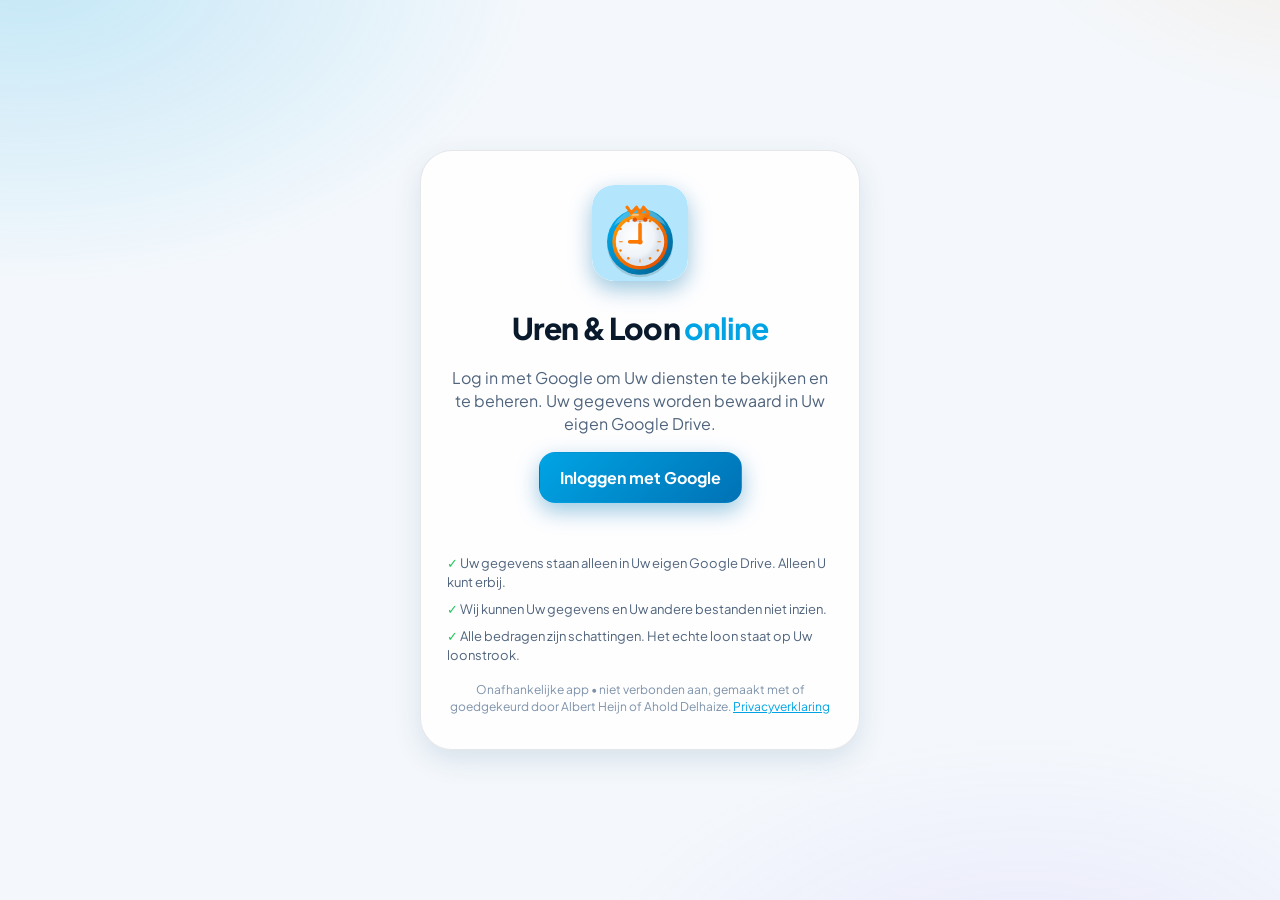
==== commit 3a260090: "Add files via upload" ====
--- a/index.html
+++ b/index.html
@@ -5,22 +5,26 @@
   <meta name="viewport" content="width=device-width, initial-scale=1, viewport-fit=cover">
   <meta name="theme-color" content="#00A4E4">
   <meta name="color-scheme" content="dark light">
-  <meta name="description" content="Uren & Loon: houd Uw werkuren bij en zie ongeveer wat U gaat verdienen. Onafhankelijke app, niet verbonden aan Albert Heijn of Ahold Delhaize.">
+  <meta name="description" content="Uren & Loon online: houd Uw werkuren bij en zie ongeveer wat U gaat verdienen. Onafhankelijke app, niet verbonden aan Albert Heijn of Ahold Delhaize.">
   <meta name="referrer" content="no-referrer">
-  <title>Uren &amp; Loon</title>
+  <title>Uren &amp; Loon online</title>
   <link rel="icon" href="icon.svg" type="image/svg+xml">
+  <link rel="icon" href="favicon-32.png" type="image/png" sizes="32x32">
+  <link rel="apple-touch-icon" href="apple-touch-icon.png">
+  <meta name="apple-mobile-web-app-title" content="Uren & Loon online">
+  <meta name="application-name" content="Uren & Loon online">
   <link rel="manifest" href="manifest.webmanifest">
   <link rel="preload" href="fonts/plus-jakarta-sans-latin-400-normal.woff2" as="font" type="font/woff2" crossorigin>
   <link rel="preload" href="fonts/plus-jakarta-sans-latin-800-normal.woff2" as="font" type="font/woff2" crossorigin>
   <link rel="stylesheet" href="style.css">
 </head>
 <body>
-  <noscript><p style="padding:24px;font-family:sans-serif">Uren &amp; Loon heeft JavaScript nodig om te werken.</p></noscript>
+  <noscript><p style="padding:24px;font-family:sans-serif">Uren &amp; Loon online heeft JavaScript nodig om te werken.</p></noscript>
 
   <!-- Laadscherm -->
   <div id="splash" class="splash" role="status" aria-live="polite">
-    <div class="logo-mark big"><span>U&amp;L</span></div>
-    <h1>Uren &amp; Loon</h1>
+    <div class="logo-mark big"><img src="icon.svg" alt="" width="96" height="96" decoding="async"></div>
+    <h1>Uren &amp; Loon <span class="online">online</span></h1>
     <p>Uw uren en geschatte loon in één overzicht</p>
     <p class="fine">Onafhankelijke app • niet verbonden aan Albert Heijn of Ahold Delhaize</p>
   </div>
@@ -28,8 +32,8 @@
   <!-- Inlogscherm: inloggen is verplicht -->
   <main id="login" class="login hidden" aria-labelledby="login-title">
     <div class="login-card">
-      <div class="logo-mark big"><span>U&amp;L</span></div>
-      <h1 id="login-title">Uren &amp; Loon</h1>
+      <div class="logo-mark big"><img src="icon.svg" alt="" width="96" height="96" decoding="async"></div>
+      <h1 id="login-title">Uren &amp; Loon <span class="online">online</span></h1>
       <p class="lead">Log in met Google om Uw diensten te bekijken en te beheren. Uw gegevens worden bewaard in Uw eigen Google Drive.</p>
       <button id="btn-login" class="btn primary" type="button">Inloggen met Google</button>
       <p id="login-msg" class="login-msg" role="alert"></p>
@@ -51,14 +55,14 @@
       </div>
       <div class="topbar-right">
         <button id="sync-pill" class="sync-pill" type="button" aria-live="polite"></button>
-        <div class="logo-mark small" aria-hidden="true"><span>U&amp;L</span></div>
+        <div class="logo-mark small" aria-hidden="true"><img src="icon.svg" alt="" width="40" height="40" decoding="async"></div>
       </div>
     </header>
     <div id="period-bar" class="period-bar" role="tablist" aria-label="Loonperiode"></div>
     <main id="view" class="view"></main>
 
     <nav class="nav" aria-label="Hoofdnavigatie">
-      <div class="nav-brand" aria-hidden="true"><div class="logo-mark small"><span>U&amp;L</span></div><div><b>Uren &amp; Loon</b><small>Uw uren en loon</small></div></div>
+      <div class="nav-brand" aria-hidden="true"><div class="logo-mark small"><img src="icon.svg" alt="" width="40" height="40" decoding="async"></div><div><b>Uren &amp; Loon <span class="online">online</span></b><small>Uw uren en loon</small></div></div>
       <div class="nav-pill" id="nav-pill">
         <span class="nav-indicator" id="nav-ind"></span>
         <button data-tab="dashboard" type="button"><svg viewBox="0 0 24 24" aria-hidden="true"><path d="M3 13h8V3H3v10zm0 8h8v-6H3v6zm10 0h8V11h-8v10zm0-18v6h8V3h-8z"/></svg><span>Dashboard</span></button>
--- a/style.css
+++ b/style.css
@@ -1 +1 @@
-@font-face{font-family:Plus Jakarta Sans;font-weight:400;font-display:swap;src:url(fonts/plus-jakarta-sans-latin-400-normal.woff2) format("woff2")}@font-face{font-family:Plus Jakarta Sans;font-weight:500;font-display:swap;src:url(fonts/plus-jakarta-sans-latin-500-normal.woff2) format("woff2")}@font-face{font-family:Plus Jakarta Sans;font-weight:600;font-display:swap;src:url(fonts/plus-jakarta-sans-latin-600-normal.woff2) format("woff2")}@font-face{font-family:Plus Jakarta Sans;font-weight:700;font-display:swap;src:url(fonts/plus-jakarta-sans-latin-700-normal.woff2) format("woff2")}@font-face{font-family:Plus Jakarta Sans;font-weight:800;font-display:swap;src:url(fonts/plus-jakarta-sans-latin-800-normal.woff2) format("woff2")}:root{--blue: #00A4E4;--blue-deep: #0072B5;--blue-light: #6FD3FA;--orange: #FF7900;--orange-soft: #FFA34F;--green: #22C55E;--red: #EF4444;--amber: #F59E0B;--violet: #8B5CF6;--teal: #14B8A6;--radius: 26px;--ease: cubic-bezier(.2, .8, .2, 1);color-scheme:dark;--bg: #040A13;--bg2: #0A1626;--card: rgba(20, 36, 58, .72);--card-solid: #0F1D31;--line: rgba(120, 160, 210, .16);--text: #EAF2FC;--muted: #9DB2CC;--faint: #6F86A3;--shadow: 0 10px 30px rgba(0, 0, 0, .35)}:root[data-theme=light]{color-scheme:light;--bg: #F4F8FC;--bg2: #EAF1F9;--card: rgba(255, 255, 255, .85);--card-solid: #FFFFFF;--line: rgba(10, 26, 44, .1);--text: #0A1A2C;--muted: #50647D;--faint: #7E92AA;--shadow: 0 10px 28px rgba(10, 60, 110, .12)}@media(prefers-color-scheme:light){:root[data-theme=system]{color-scheme:light;--bg: #F4F8FC;--bg2: #EAF1F9;--card: rgba(255, 255, 255, .85);--card-solid: #FFFFFF;--line: rgba(10, 26, 44, .1);--text: #0A1A2C;--muted: #50647D;--faint: #7E92AA;--shadow: 0 10px 28px rgba(10, 60, 110, .12)}}*{box-sizing:border-box;-webkit-tap-highlight-color:transparent}html,body{margin:0;min-height:100%}body{font-family:Plus Jakarta Sans,system-ui,-apple-system,Segoe UI,Roboto,sans-serif;background:var(--bg);color:var(--text);line-height:1.45}.hidden{display:none!important}h1,h2,h3,p{margin:0}button{font:inherit;color:inherit;cursor:pointer;border:0;background:none}input,select,textarea{font:inherit;color:inherit}a{color:var(--blue)}:focus-visible{outline:3px solid var(--orange);outline-offset:2px;border-radius:10px}.logo-mark{display:grid;place-items:center;border-radius:22%;color:#fff;font-weight:800;letter-spacing:-.02em;background:linear-gradient(135deg,var(--blue),var(--blue-deep));box-shadow:0 6px 18px #0072b573}.logo-mark.small{width:40px;height:40px;font-size:13px}.logo-mark.big{width:92px;height:92px;font-size:28px;position:relative}.logo-mark.big:after{content:"";position:absolute;inset:-9px;border-radius:50%;border:4px solid transparent;border-top-color:var(--orange);border-right-color:var(--blue-light);animation:spin 2.4s linear infinite}@keyframes spin{to{transform:rotate(360deg)}}.splash,.login{min-height:100vh;min-height:100dvh;display:grid;place-items:center;text-align:center;padding:24px}.splash{position:fixed;inset:0;z-index:100;background:var(--bg);gap:10px;align-content:center;transition:opacity .4s var(--ease),transform .4s var(--ease)}.splash.out{opacity:0;transform:scale(1.04);pointer-events:none}.splash h1{font-size:30px;font-weight:800;letter-spacing:-.03em;margin-top:18px}.splash p{color:var(--muted)}.fine{font-size:12px;color:var(--faint);max-width:420px;margin-inline:auto}.login-card{width:min(440px,100%);background:var(--card);border:1px solid var(--line);border-radius:32px;padding:34px 26px;box-shadow:var(--shadow);backdrop-filter:blur(18px);display:grid;gap:16px;justify-items:center;animation:rise .6s var(--ease) both}.login-card h1{font-size:30px;font-weight:800;letter-spacing:-.03em;margin-top:10px}.lead{color:var(--muted)}.login-msg{min-height:1.4em;color:var(--red);font-size:14px;font-weight:600}.login-msg.info{color:var(--amber)}.login-points{list-style:none;padding:0;margin:0;display:grid;gap:8px;text-align:left;font-size:13px;color:var(--muted)}.login-points li:before{content:"\2713  ";color:var(--green);font-weight:800}.btn{display:inline-flex;align-items:center;justify-content:center;gap:8px;padding:13px 20px;border-radius:16px;font-weight:700;background:var(--card-solid);border:1px solid var(--line);transition:transform .15s var(--ease),filter .15s;min-height:46px}.btn:active{transform:scale(.96)}.btn.primary{background:linear-gradient(135deg,var(--blue),var(--blue-deep));color:#fff;border-color:transparent;box-shadow:0 8px 22px #0072b566}.btn.accent{background:linear-gradient(135deg,var(--orange-soft),var(--orange));color:#fff;border-color:transparent}.btn.danger{color:var(--red);border-color:#ef444466}.btn.small{padding:8px 14px;min-height:36px;font-size:14px;border-radius:12px}.btn[disabled]{opacity:.5;pointer-events:none}.app{max-width:1360px;margin:0 auto;padding:calc(env(safe-area-inset-top) + 18px) clamp(14px,3vw,40px) 140px}.topbar{display:flex;align-items:center;justify-content:space-between;gap:12px;margin-bottom:14px}.greeting{color:var(--muted);font-size:14px;font-weight:600}.title{font-size:28px;font-weight:800;letter-spacing:-.03em}.topbar-right{display:flex;align-items:center;gap:10px}.sync-pill{font-size:12px;font-weight:700;padding:7px 12px;border-radius:999px;background:var(--card);border:1px solid var(--line);color:var(--muted);display:inline-flex;gap:6px;align-items:center}.sync-pill:before{content:"";width:8px;height:8px;border-radius:50%;background:var(--green)}.sync-pill.busy:before{background:var(--amber);animation:pulse 1s infinite}.sync-pill.off:before{background:var(--faint)}.sync-pill.err:before{background:var(--red)}@keyframes pulse{50%{opacity:.3}}.period-bar{display:flex;gap:8px;overflow-x:auto;padding:4px 2px 12px;scrollbar-width:none;margin-inline:-16px;padding-inline:16px}.period-bar::-webkit-scrollbar{display:none}.chip{flex:none;padding:8px 14px;border-radius:999px;border:1px solid var(--line);background:var(--card);font-size:14px;font-weight:700;color:var(--muted);transition:transform .15s var(--ease),background .2s;white-space:nowrap;position:relative}.chip:active{transform:scale(.95)}.chip.on{background:var(--blue);border-color:var(--blue);color:#fff}.chip.now:after{content:"";position:absolute;top:5px;right:6px;width:6px;height:6px;border-radius:50%;background:var(--orange)}.chip.static{cursor:default}.view{display:grid;gap:14px}.card{background:var(--card);border:1px solid var(--line);border-radius:var(--radius);padding:18px;box-shadow:var(--shadow)}@keyframes rise{0%{opacity:0;transform:translateY(18px) scale(.98)}to{opacity:1;transform:none}}.card h2{font-size:13px;font-weight:800;letter-spacing:.08em;text-transform:uppercase;color:var(--muted);margin-bottom:12px}.muted{color:var(--muted)}.row{display:flex;align-items:center;justify-content:space-between;gap:12px}.stack{display:grid;gap:10px}.hero{color:#fff;border:0;position:relative;overflow:hidden;padding:22px;background:linear-gradient(135deg,#0094d4,#0072b5 55%,#005a94)}.hero:before{content:"";position:absolute;inset:-40%;background:radial-gradient(closest-side,rgba(111,211,250,.45),transparent 70%) 20% 30% / 60% 60% no-repeat,radial-gradient(closest-side,rgba(255,121,0,.35),transparent 70%) 85% 80% / 55% 55% no-repeat;animation:drift 14s ease-in-out infinite alternate}@keyframes drift{to{transform:translate(8%,-6%) rotate(8deg)}}.hero:after{content:"";position:absolute;inset:0;background:linear-gradient(110deg,transparent 35%,rgba(255,255,255,.14) 50%,transparent 65%);background-size:250% 100%;animation:shimmer 5s ease-in-out infinite}@keyframes shimmer{0%{background-position:150% 0}to{background-position:-50% 0}}.hero>*{position:relative;z-index:1}.hero .label{font-size:13px;font-weight:800;letter-spacing:.08em;text-transform:uppercase;opacity:.85}.hero .amount{font-size:clamp(38px,11vw,56px);font-weight:800;letter-spacing:-.04em;line-height:1.05;margin:6px 0 4px;font-variant-numeric:tabular-nums}.hero .note{opacity:.9;font-size:14px}.hero-top{display:flex;justify-content:space-between;gap:12px;align-items:flex-start}.ring{width:78px;height:78px;flex:none;position:relative}.ring svg{width:100%;height:100%;transform:rotate(-90deg)}.ring .track{stroke:#ffffff40}.ring .bar{stroke:#fff;stroke-linecap:round;transition:stroke-dashoffset 1.2s var(--ease)}.ring .txt{position:absolute;inset:0;display:grid;place-items:center;text-align:center;font-weight:800;font-size:20px;line-height:1}.ring .txt small{display:block;font-size:9px;font-weight:700;opacity:.85;letter-spacing:.04em;margin-top:2px}.hero-stats{display:grid;grid-template-columns:repeat(3,1fr);gap:8px;margin-top:18px}.hero-stats div{background:#ffffff29;border-radius:16px;padding:10px 12px}.hero-stats b{display:block;font-size:17px;font-weight:800;font-variant-numeric:tabular-nums}.hero-stats span{font-size:11px;font-weight:700;opacity:.85;text-transform:uppercase;letter-spacing:.06em}.progress{height:10px;border-radius:99px;background:var(--line);overflow:hidden}.progress>i{display:block;height:100%;border-radius:99px;background:linear-gradient(90deg,var(--blue),var(--blue-light));transition:width 1s var(--ease)}.big-num{font-size:26px;font-weight:800;letter-spacing:-.03em;font-variant-numeric:tabular-nums}.pos{color:var(--green)}.neg{color:var(--red)}.balance-bar{position:relative;height:14px;border-radius:99px;background:var(--line);margin:14px 0 6px}.balance-bar .planned{position:absolute;inset:0 auto 0 0;border-radius:99px;background:color-mix(in srgb,var(--blue) 40%,transparent)}.balance-bar .worked{position:absolute;inset:0 auto 0 0;border-radius:99px;background:var(--blue)}.balance-bar .contract{position:absolute;top:-5px;bottom:-5px;width:3px;background:var(--orange);border-radius:2px}.legend{display:flex;flex-wrap:wrap;gap:14px;font-size:12px;color:var(--muted)}.legend i{display:inline-block;width:10px;height:10px;border-radius:3px;margin-right:5px;vertical-align:-1px}.bars{display:flex;align-items:flex-end;gap:4px;height:150px;padding-top:10px}.bars .b{flex:1;min-width:4px;display:flex;flex-direction:column;justify-content:flex-end;align-items:center;height:100%;position:relative}.bars .b i{display:block;width:100%;border-radius:6px 6px 2px 2px;background:linear-gradient(180deg,var(--blue-light),var(--blue));min-height:2px;transform-origin:bottom;transition:filter .2s,transform .2s var(--ease)}.bars .b.sur i{background:linear-gradient(180deg,var(--orange-soft),var(--orange))}@keyframes grow{0%{transform:scaleY(0)}}.bars-axis{display:flex;justify-content:space-between;font-size:11px;color:var(--faint);margin-top:6px}.chart-readout{min-height:1.4em;font-size:14px;font-weight:700;margin-bottom:4px}.tiles{display:grid;grid-template-columns:repeat(2,1fr);gap:12px}.tile{background:var(--card);border:1px solid var(--line);border-radius:22px;padding:14px 16px}.tile span{font-size:11px;font-weight:800;letter-spacing:.08em;text-transform:uppercase;color:var(--muted)}.tile b{display:block;font-size:22px;font-weight:800;letter-spacing:-.03em;margin-top:4px;font-variant-numeric:tabular-nums}.tile small{color:var(--faint);font-size:12px}.disclaimer{text-align:center;font-size:12px;color:var(--faint);padding:4px 12px}.empty{text-align:center;padding:34px 20px;display:grid;gap:12px;justify-items:center}.empty h2{text-transform:none;letter-spacing:-.02em;font-size:20px;color:var(--text);margin:0}.week-head{display:flex;justify-content:space-between;font-size:13px;font-weight:800;color:var(--muted);letter-spacing:.04em;text-transform:uppercase;padding:8px 4px 0}.shift{display:grid;grid-template-columns:56px 1fr auto;gap:14px;align-items:center;padding:14px;border-radius:22px;background:var(--card);border:1px solid var(--line);text-align:left;width:100%;transition:transform .2s var(--ease),border-color .2s,box-shadow .2s}.shift:active{transform:scale(.98)}.date-block{width:56px;height:62px;border-radius:16px;display:grid;place-items:center;align-content:center;color:#fff;font-weight:800;line-height:1.1}.date-block small{font-size:11px;opacity:.9;text-transform:uppercase;letter-spacing:.06em}.date-block b{font-size:22px}.shift .times{font-weight:800;font-size:16px}.shift .sub{font-size:13px;color:var(--muted)}.shift .money{text-align:right;font-weight:800;font-size:17px;font-variant-numeric:tabular-nums}.shift .money small{display:block;font-size:12px;font-weight:600;color:var(--orange)}.seg{display:flex;height:6px;border-radius:99px;overflow:hidden;margin-top:8px;gap:1px}.seg i{display:block;height:100%}.pills{display:flex;flex-wrap:wrap;gap:6px;margin-top:8px}.pill{font-size:11px;font-weight:800;padding:3px 9px;border-radius:99px;background:var(--line);color:var(--muted)}.pill.o{background:#ff790029;color:var(--orange)}.pill.b{background:#00a4e429;color:var(--blue)}.pill.y{background:#f59e0b2e;color:var(--amber)}.shift-wrap{display:grid;gap:6px}.shift-actions{display:flex;gap:8px;justify-content:flex-end}.sum-row{display:grid;grid-template-columns:repeat(3,1fr);gap:8px;text-align:center}.sum-row b{display:block;font-size:19px;font-weight:800;font-variant-numeric:tabular-nums}.sum-row span{font-size:11px;font-weight:700;color:var(--muted);text-transform:uppercase;letter-spacing:.06em}.filters{display:flex;gap:8px;overflow-x:auto;scrollbar-width:none;padding-bottom:2px}.filters::-webkit-scrollbar{display:none}.nav{position:fixed;left:0;right:0;bottom:calc(env(safe-area-inset-bottom) + 16px);display:flex;justify-content:center;align-items:center;gap:12px;z-index:20;pointer-events:none;transition:transform .35s var(--ease),opacity .3s}.nav.away{transform:translateY(140%);opacity:0}.nav>*{pointer-events:auto}.nav-pill{position:relative;display:flex;padding:6px;border-radius:999px;background:var(--card-solid);border:1px solid var(--line);box-shadow:var(--shadow)}.nav-pill button{position:relative;z-index:1;display:flex;flex-direction:column;align-items:center;gap:2px;padding:8px 16px;min-width:84px;border-radius:999px;color:var(--muted);font-size:11px;font-weight:700;transition:color .25s}.nav-pill button svg{width:22px;height:22px;fill:currentColor}.nav-pill button.on{color:#fff}.nav-indicator{position:absolute;top:6px;bottom:6px;left:6px;border-radius:999px;background:linear-gradient(135deg,var(--blue),var(--blue-deep));transition:transform .4s var(--ease),width .4s var(--ease)}.fab{width:58px;height:58px;border-radius:50%;background:linear-gradient(135deg,var(--orange-soft),var(--orange));box-shadow:0 10px 24px #ff790073;display:grid;place-items:center;transition:transform .15s var(--ease)}.fab:active{transform:scale(.92) rotate(90deg)}.fab svg{width:28px;height:28px;fill:#fff}.overlay{position:fixed;inset:0;z-index:50;background:#02081099;backdrop-filter:blur(6px);display:grid;align-items:end;animation:fade .25s both}.overlay.center{align-items:center;padding:20px}@keyframes fade{0%{opacity:0}}.sheet{background:var(--bg2);width:min(680px,100%);margin:0 auto;max-height:94dvh;overflow:auto;border-radius:30px 30px 0 0;padding:20px 18px calc(env(safe-area-inset-bottom) + 24px);border:1px solid var(--line);animation:slide .4s var(--ease) both;overscroll-behavior:contain}.sheet.full{min-height:94dvh}@keyframes slide{0%{transform:translateY(40px);opacity:0}}.dialog{background:var(--card-solid);width:min(400px,100%);margin:0 auto;border-radius:26px;padding:22px;border:1px solid var(--line);animation:pop .3s var(--ease) both;display:grid;gap:12px}@keyframes pop{0%{transform:scale(.92);opacity:0}}.dialog h3{font-size:19px;font-weight:800;letter-spacing:-.02em}.dialog .actions{display:flex;gap:10px;justify-content:flex-end;flex-wrap:wrap;margin-top:6px}.sheet-head{display:flex;align-items:center;justify-content:space-between;margin-bottom:14px;gap:10px}.sheet-head h2{font-size:22px;font-weight:800;letter-spacing:-.03em;text-transform:none;color:var(--text);margin:0}.icon-btn{width:42px;height:42px;border-radius:14px;background:var(--card);border:1px solid var(--line);display:grid;place-items:center;font-size:20px}.field{display:grid;gap:6px}.field>label,.label{font-size:12px;font-weight:800;letter-spacing:.06em;text-transform:uppercase;color:var(--muted)}.input,select.input,textarea.input{width:100%;padding:12px 14px;border-radius:14px;background:var(--card-solid);border:1px solid var(--line);min-height:46px}textarea.input{min-height:80px;resize:vertical}.grid2{display:grid;grid-template-columns:1fr 1fr;gap:12px}.section{display:grid;gap:12px;padding:16px;border-radius:22px;background:var(--card);border:1px solid var(--line);margin-bottom:12px}.task-chip{display:inline-flex;align-items:center;gap:8px;padding:9px 14px;border-radius:999px;border:2px solid var(--c);color:var(--c);font-weight:800;font-size:14px;background:transparent;transition:background .2s,color .2s,transform .15s}.task-chip.on{background:var(--c);color:#fff}.task-chip:active{transform:scale(.94)}.chips{display:flex;flex-wrap:wrap;gap:8px}.warn{padding:10px 14px;border-radius:14px;font-size:13px;font-weight:600;background:#f59e0b26;color:var(--amber)}.warn.bad{background:#ef444424;color:var(--red)}.switch{display:flex;align-items:center;justify-content:space-between;gap:12px}.switch input{appearance:none;width:50px;height:30px;border-radius:99px;background:var(--line);position:relative;transition:background .2s;flex:none;cursor:pointer}.switch input:after{content:"";position:absolute;top:3px;left:3px;width:24px;height:24px;border-radius:50%;background:#fff;transition:transform .25s var(--ease);box-shadow:0 2px 6px #0000004d}.switch input:checked{background:var(--blue)}.switch input:checked:after{transform:translate(20px)}.switch input:disabled{opacity:.6}.break-row{display:grid;grid-template-columns:1fr 1fr auto auto;gap:8px;align-items:end}.formbar{position:sticky;bottom:calc(-1*env(safe-area-inset-bottom) - 24px);margin:0 -18px;padding:14px 18px calc(env(safe-area-inset-bottom) + 14px);background:var(--bg2);border-top:1px solid var(--line);display:flex;align-items:center;justify-content:space-between;gap:12px}.formbar .est b{font-size:22px;font-weight:800;letter-spacing:-.03em;font-variant-numeric:tabular-nums}.formbar .est span{display:block;font-size:11px;color:var(--muted);font-weight:700;text-transform:uppercase;letter-spacing:.06em}.kv{display:flex;justify-content:space-between;gap:12px;padding:9px 0;border-bottom:1px solid var(--line);font-size:14px}.kv:last-child{border-bottom:0}.kv span:first-child{color:var(--muted)}.kv b{text-align:right;font-variant-numeric:tabular-nums}.timeline{display:grid;gap:8px}.tl-item{display:flex;gap:10px;align-items:center;font-size:14px}.tl-item i{width:12px;height:12px;border-radius:4px;flex:none}.snackbar{position:fixed;left:50%;bottom:calc(env(safe-area-inset-bottom) + 100px);transform:translate(-50%,30px);background:#1d2a3d;color:#fff;padding:12px 16px;border-radius:16px;box-shadow:var(--shadow);display:flex;align-items:center;gap:14px;opacity:0;pointer-events:none;transition:.3s var(--ease);z-index:70;font-weight:600;font-size:14px;max-width:calc(100% - 32px)}.snackbar.show{opacity:1;transform:translate(-50%);pointer-events:auto}.snackbar button{color:var(--orange-soft);font-weight:800}@media(prefers-reduced-motion:reduce){*,*:before,*:after{animation-duration:.01ms!important;animation-iteration-count:1!important;transition-duration:.01ms!important}}.actions{display:flex;gap:10px;flex-wrap:wrap}.dialog p{white-space:pre-line}details summary{list-style-position:inside}.legal{max-width:720px;margin:0 auto;padding:32px 18px 60px}.legal h1{font-size:30px;font-weight:800;letter-spacing:-.03em;margin-bottom:8px}.legal h2{font-size:18px;font-weight:800;margin:26px 0 8px}.legal p,.legal li{color:var(--muted)}.legal ul{padding-left:20px;display:grid;gap:6px}.hero .label{color:#fff}.bars{justify-content:center}.bars .b{flex:1 1 0;max-width:34px}.field,.section,.section>*{min-width:0}.input{min-width:0}.break-row{grid-template-columns:minmax(0,1fr) minmax(0,1fr) auto auto}.sheet{overflow-x:hidden}.section .row{flex-wrap:wrap}.rate-row{display:grid;grid-template-columns:minmax(0,1fr) minmax(0,1fr) auto;gap:8px;align-items:end}.rate-row .field:nth-child(3){grid-column:1 / 3;grid-row:2}.rate-row .icon-btn{grid-column:3;grid-row:1}.dot{width:22px;height:22px;border-radius:50%;border:2px solid var(--line);flex:none}.kv.strong{font-weight:800}.kv.strong b,.kv.strong span{color:var(--text)}.kv{flex-wrap:wrap;align-items:center}:root{--sidebar: 252px}html{scroll-behavior:smooth}body{position:relative}body:before{content:"";position:fixed;inset:-25%;z-index:-1;pointer-events:none;will-change:transform;background:radial-gradient(38% 34% at 18% 14%,rgba(0,164,228,.2),transparent 70%),radial-gradient(30% 28% at 88% 6%,rgba(255,121,0,.11),transparent 70%),radial-gradient(34% 30% at 70% 92%,rgba(139,92,246,.1),transparent 70%);animation:bgdrift 46s ease-in-out infinite alternate}@keyframes bgdrift{0%{transform:translateZ(0) scale(1)}to{transform:translate3d(3%,2.5%,0) scale(1.08)}}.view{display:grid;gap:clamp(12px,1.4vw,20px);grid-template-columns:minmax(0,1fr);grid-auto-flow:dense;align-items:stretch}.view>*{min-width:0}#live-card{display:contents}.week-head{padding-top:14px}.tiles{gap:clamp(10px,1.2vw,16px)}.period-bar{-webkit-mask-image:linear-gradient(90deg,transparent 0,#000 22px,#000 calc(100% - 28px),transparent 100%);mask-image:linear-gradient(90deg,transparent 0,#000 22px,#000 calc(100% - 28px),transparent 100%)}.nav-brand,.nav-foot{display:none}.nav-pill button svg{transition:transform .3s var(--ease)}.nav-pill button.on svg{animation:navpop .5s var(--ease)}@keyframes navpop{0%{transform:scale(.7) rotate(-12deg)}60%{transform:scale(1.18) rotate(4deg)}to{transform:none}}@keyframes rise{0%{opacity:0;transform:translateY(18px) scale(.98)}}@keyframes viewR{0%{opacity:0;transform:translate(28px)}}@keyframes viewL{0%{opacity:0;transform:translate(-28px)}}@keyframes ringdraw{0%{stroke-dashoffset:var(--circ)}}@keyframes growx{0%{transform:scaleX(0)}}@keyframes growy{0%{transform:scaleY(0)}}@keyframes removeOut{to{opacity:0;transform:translate(-36px) scale(.94)}}@keyframes starpop{0%{transform:scale(.4) rotate(-20deg)}55%{transform:scale(1.35) rotate(8deg)}to{transform:none}}@keyframes sheetOut{to{opacity:0;transform:translateY(24px) scale(.98)}}@keyframes fadeOut{to{opacity:0}}@keyframes popOut{to{opacity:0;transform:scale(.94)}}.view.enter-r{animation:viewR .38s var(--ease)}.view.enter-l{animation:viewL .38s var(--ease)}.view.animate .card,.view.animate .tile,.view.animate .shift-wrap,.view.animate .week-head,.view.animate .filters{animation:rise .6s var(--ease) backwards;animation-delay:calc(var(--i, 0) * 60ms)}.view.animate .tile{animation-delay:calc(var(--i, 0) * 60ms + .12s)}.view.animate .ring .bar{animation:ringdraw 1.4s var(--ease) .25s backwards}.ring .bar{stroke-dashoffset:var(--off, 0)}.view.animate .progress>i,.view.animate .balance-bar .planned,.view.animate .balance-bar .worked{transform-origin:left;animation:growx 1.1s var(--ease) .3s backwards}.view.animate .bars .b i{animation:growy .9s var(--ease) backwards}.view.animate .seg i{transform-origin:left;animation:growx .8s var(--ease) .2s backwards}.shift-wrap.removing{animation:removeOut .28s var(--ease) forwards;pointer-events:none}.pill.pop{animation:starpop .55s var(--ease)}.overlay.closing{pointer-events:none;animation:fadeOut .2s ease forwards}.overlay.closing .sheet{animation:sheetOut .2s ease forwards}.overlay.closing .dialog{animation:popOut .2s ease forwards}.sync-pill.busy:before{animation:pulse 1s infinite}.confetti{position:fixed;inset:0;pointer-events:none;z-index:90;overflow:hidden}.confetti i{position:absolute;width:9px;height:14px;border-radius:2px;will-change:transform,opacity}@media(hover:hover){.card,.tile,.shift{transition:transform .25s var(--ease),box-shadow .25s,border-color .25s}.card:not(.hero):not(.empty):hover,.tile:hover{transform:translateY(-3px);border-color:color-mix(in srgb,var(--blue) 45%,var(--line));box-shadow:0 18px 40px #00468c38}.shift:hover{transform:translateY(-2px);border-color:color-mix(in srgb,var(--blue) 45%,var(--line));box-shadow:0 12px 28px #00468c33}.chip:hover{transform:translateY(-1px);border-color:var(--blue)}.btn:hover{filter:brightness(1.08)}.bars .b:hover i{filter:brightness(1.15) saturate(1.2);transform:scaleY(1.04)}.nav-pill button:not(.on):hover{color:var(--text)}.fab:hover{transform:scale(1.06)}.icon-btn:hover{border-color:var(--blue)}}.hero .glow{position:absolute;inset:0;z-index:1;pointer-events:none;opacity:0;transition:opacity .3s;background:radial-gradient(320px circle at var(--mx, 70%) var(--my, 0%),rgba(255,255,255,.24),transparent 60%)}.hero:hover .glow{opacity:1}.hero>.glow{position:absolute}@media(min-width:700px){.view.v-dash,.view.v-shifts{grid-template-columns:repeat(2,minmax(0,1fr))}.span-all{grid-column:1 / -1}.span-2{grid-column:span 2}.tiles{grid-template-columns:repeat(4,minmax(0,1fr))}.hero{padding:28px 30px}.hero .amount{font-size:clamp(46px,6vw,76px)}.hero-stats{margin-top:24px}.hero-stats b{font-size:22px}.ring{width:96px;height:96px}.ring .txt{font-size:26px}.topbar{margin-bottom:20px}.title{font-size:clamp(30px,3vw,40px)}.card{padding:22px}.period-bar{margin-inline:0;padding-inline:4px;flex-wrap:nowrap}.overlay{align-items:center;padding:24px}.sheet{border-radius:28px;max-height:min(92dvh,920px);padding-bottom:24px}.sheet.full{min-height:0}.sheet.wide{width:min(940px,100%)}.formbar{bottom:-24px;margin:0 -18px -24px;border-radius:0 0 28px 28px}#form-body{display:grid;grid-template-columns:repeat(2,minmax(0,1fr));gap:0 16px;align-items:start}#form-body>#f-suggest{grid-column:1 / -1}#form-body>#f-suggest:empty{display:none}}@media(min-width:1024px){.app{margin-left:var(--sidebar);max-width:none;padding-bottom:60px;padding-top:28px}.app>.topbar,.app>.period-bar,.app>.view{max-width:1280px;margin-inline:auto}.nav{position:fixed;inset:0 auto 0 0;width:var(--sidebar);flex-direction:column;align-items:stretch;justify-content:flex-start;gap:16px;padding:26px 16px 20px;background:color-mix(in srgb,var(--bg2) 94%,transparent);border-right:1px solid var(--line);pointer-events:auto;transform:none!important;opacity:1!important}.nav-brand{display:flex;align-items:center;gap:12px;padding:0 8px 14px}.nav-brand b{display:block;font-size:17px;font-weight:800;letter-spacing:-.02em}.nav-brand small{color:var(--muted);font-size:12px}.nav-pill{flex-direction:column;border-radius:22px;padding:6px;box-shadow:none;background:transparent;border:0;gap:2px}.nav-pill button{flex-direction:row;justify-content:flex-start;gap:14px;min-width:0;padding:13px 16px;font-size:15px;border-radius:16px}.nav-indicator{inset:6px 6px auto;width:auto;border-radius:16px}.fab{display:flex;align-items:center;justify-content:center;width:100%;height:52px;border-radius:18px;gap:10px;color:#fff;font-weight:800;font-size:15px;margin-top:4px}.fab:after{content:"Nieuwe dienst"}.fab svg{width:24px;height:24px}.nav-foot{display:block;margin-top:auto;padding:0 10px;font-size:11.5px;line-height:1.5;color:var(--faint)}.view.v-set{display:block;column-count:2;column-gap:20px}.view.v-set>*{break-inside:avoid;margin-bottom:20px}.snackbar{left:calc(50% + var(--sidebar) / 2);bottom:32px}}@media(min-width:1180px){.view.v-dash,.view.v-shifts{grid-template-columns:repeat(3,minmax(0,1fr))}}@media(min-width:1700px){.app>.topbar,.app>.period-bar,.app>.view{max-width:1480px}.view.v-set{column-count:3}}@media(max-height:520px)and (orientation:landscape){.nav{bottom:8px}.app{padding-bottom:96px}}.shift-wrap{content-visibility:auto;contain-intrinsic-size:auto 150px}@media(prefers-reduced-motion:reduce){body:before{animation:none}html{scroll-behavior:auto}}.card .row{flex-wrap:wrap;row-gap:6px}.big-num{white-space:nowrap}.card h2{overflow-wrap:anywhere}.bars .b{padding:0;border:0;background:none}.card .row>div:last-child:not(:only-child){margin-left:auto}
+@font-face{font-family:Plus Jakarta Sans;font-weight:400;font-display:swap;src:url(fonts/plus-jakarta-sans-latin-400-normal.woff2) format("woff2")}@font-face{font-family:Plus Jakarta Sans;font-weight:500;font-display:swap;src:url(fonts/plus-jakarta-sans-latin-500-normal.woff2) format("woff2")}@font-face{font-family:Plus Jakarta Sans;font-weight:600;font-display:swap;src:url(fonts/plus-jakarta-sans-latin-600-normal.woff2) format("woff2")}@font-face{font-family:Plus Jakarta Sans;font-weight:700;font-display:swap;src:url(fonts/plus-jakarta-sans-latin-700-normal.woff2) format("woff2")}@font-face{font-family:Plus Jakarta Sans;font-weight:800;font-display:swap;src:url(fonts/plus-jakarta-sans-latin-800-normal.woff2) format("woff2")}:root{--blue: #00A4E4;--blue-deep: #0072B5;--blue-light: #6FD3FA;--orange: #FF7900;--orange-soft: #FFA34F;--green: #22C55E;--red: #EF4444;--amber: #F59E0B;--violet: #8B5CF6;--teal: #14B8A6;--radius: 26px;--ease: cubic-bezier(.2, .8, .2, 1);color-scheme:dark;--bg: #040A13;--bg2: #0A1626;--card: rgba(20, 36, 58, .72);--card-solid: #0F1D31;--line: rgba(120, 160, 210, .16);--text: #EAF2FC;--muted: #9DB2CC;--faint: #6F86A3;--shadow: 0 10px 30px rgba(0, 0, 0, .35)}:root[data-theme=light]{color-scheme:light;--bg: #F4F8FC;--bg2: #EAF1F9;--card: rgba(255, 255, 255, .85);--card-solid: #FFFFFF;--line: rgba(10, 26, 44, .1);--text: #0A1A2C;--muted: #50647D;--faint: #7E92AA;--shadow: 0 10px 28px rgba(10, 60, 110, .12)}@media(prefers-color-scheme:light){:root[data-theme=system]{color-scheme:light;--bg: #F4F8FC;--bg2: #EAF1F9;--card: rgba(255, 255, 255, .85);--card-solid: #FFFFFF;--line: rgba(10, 26, 44, .1);--text: #0A1A2C;--muted: #50647D;--faint: #7E92AA;--shadow: 0 10px 28px rgba(10, 60, 110, .12)}}*{box-sizing:border-box;-webkit-tap-highlight-color:transparent}html,body{margin:0;min-height:100%}body{font-family:Plus Jakarta Sans,system-ui,-apple-system,Segoe UI,Roboto,sans-serif;background:var(--bg);color:var(--text);line-height:1.45}.hidden{display:none!important}h1,h2,h3,p{margin:0}button{font:inherit;color:inherit;cursor:pointer;border:0;background:none}input,select,textarea{font:inherit;color:inherit}a{color:var(--blue)}:focus-visible{outline:3px solid var(--orange);outline-offset:2px;border-radius:10px}.logo-mark{display:grid;place-items:center;border-radius:22.9%;box-shadow:0 8px 22px #006eaa66;flex:none}.logo-mark img{width:100%;height:100%;display:block;border-radius:inherit}.logo-mark.small{width:40px;height:40px;border-radius:22.9%;box-shadow:0 4px 12px #006eaa59}.logo-mark.big{width:96px;height:96px;position:relative}.splash .logo-mark.big:after{content:"";position:absolute;inset:-10px;border-radius:50%;border:4px solid transparent;border-top-color:var(--orange);border-right-color:var(--blue-light);animation:spin 2.4s linear infinite}.online{color:var(--blue);font-weight:700}@keyframes spin{to{transform:rotate(360deg)}}.splash,.login{min-height:100vh;min-height:100dvh;display:grid;place-items:center;text-align:center;padding:24px}.splash{position:fixed;inset:0;z-index:100;background:var(--bg);gap:10px;align-content:center;transition:opacity .4s var(--ease),transform .4s var(--ease)}.splash.out{opacity:0;transform:scale(1.04);pointer-events:none}.splash h1{font-size:30px;font-weight:800;letter-spacing:-.03em;margin-top:18px}.splash p{color:var(--muted)}.fine{font-size:12px;color:var(--faint);max-width:420px;margin-inline:auto}.login-card{width:min(440px,100%);background:var(--card);border:1px solid var(--line);border-radius:32px;padding:34px 26px;box-shadow:var(--shadow);backdrop-filter:blur(18px);display:grid;gap:16px;justify-items:center;animation:rise .6s var(--ease) both}.login-card h1{font-size:30px;font-weight:800;letter-spacing:-.03em;margin-top:10px}.lead{color:var(--muted)}.login-msg{min-height:1.4em;color:var(--red);font-size:14px;font-weight:600}.login-msg.info{color:var(--amber)}.login-points{list-style:none;padding:0;margin:0;display:grid;gap:8px;text-align:left;font-size:13px;color:var(--muted)}.login-points li:before{content:"\2713  ";color:var(--green);font-weight:800}.btn{display:inline-flex;align-items:center;justify-content:center;gap:8px;padding:13px 20px;border-radius:16px;font-weight:700;background:var(--card-solid);border:1px solid var(--line);transition:transform .15s var(--ease),filter .15s;min-height:46px}.btn:active{transform:scale(.96)}.btn.primary{background:linear-gradient(135deg,var(--blue),var(--blue-deep));color:#fff;border-color:transparent;box-shadow:0 8px 22px #0072b566}.btn.accent{background:linear-gradient(135deg,var(--orange-soft),var(--orange));color:#fff;border-color:transparent}.btn.danger{color:var(--red);border-color:#ef444466}.btn.small{padding:8px 14px;min-height:36px;font-size:14px;border-radius:12px}.btn[disabled]{opacity:.5;pointer-events:none}.app{max-width:1360px;margin:0 auto;padding:calc(env(safe-area-inset-top) + 18px) clamp(14px,3vw,40px) 140px}.topbar{display:flex;align-items:center;justify-content:space-between;gap:12px;margin-bottom:14px}.greeting{color:var(--muted);font-size:14px;font-weight:600}.title{font-size:28px;font-weight:800;letter-spacing:-.03em}.topbar-right{display:flex;align-items:center;gap:10px}.sync-pill{font-size:12px;font-weight:700;padding:7px 12px;border-radius:999px;background:var(--card);border:1px solid var(--line);color:var(--muted);display:inline-flex;gap:6px;align-items:center}.sync-pill:before{content:"";width:8px;height:8px;border-radius:50%;background:var(--green)}.sync-pill.busy:before{background:var(--amber);animation:pulse 1s infinite}.sync-pill.off:before{background:var(--faint)}.sync-pill.err:before{background:var(--red)}@keyframes pulse{50%{opacity:.3}}.period-bar{display:flex;gap:8px;overflow-x:auto;padding:4px 2px 12px;scrollbar-width:none;margin-inline:-16px;padding-inline:16px}.period-bar::-webkit-scrollbar{display:none}.chip{flex:none;padding:8px 14px;border-radius:999px;border:1px solid var(--line);background:var(--card);font-size:14px;font-weight:700;color:var(--muted);transition:transform .15s var(--ease),background .2s;white-space:nowrap;position:relative}.chip:active{transform:scale(.95)}.chip.on{background:var(--blue);border-color:var(--blue);color:#fff}.chip.now:after{content:"";position:absolute;top:5px;right:6px;width:6px;height:6px;border-radius:50%;background:var(--orange)}.chip.static{cursor:default}.view{display:grid;gap:14px}.card{background:var(--card);border:1px solid var(--line);border-radius:var(--radius);padding:18px;box-shadow:var(--shadow)}@keyframes rise{0%{opacity:0;transform:translateY(18px) scale(.98)}to{opacity:1;transform:none}}.card h2{font-size:13px;font-weight:800;letter-spacing:.08em;text-transform:uppercase;color:var(--muted);margin-bottom:12px}.muted{color:var(--muted)}.row{display:flex;align-items:center;justify-content:space-between;gap:12px}.stack{display:grid;gap:10px}.hero{color:#fff;border:0;position:relative;overflow:hidden;padding:22px;background:linear-gradient(135deg,#0094d4,#0072b5 55%,#005a94)}.hero:before{content:"";position:absolute;inset:-40%;background:radial-gradient(closest-side,rgba(111,211,250,.45),transparent 70%) 20% 30% / 60% 60% no-repeat,radial-gradient(closest-side,rgba(255,121,0,.35),transparent 70%) 85% 80% / 55% 55% no-repeat;animation:drift 14s ease-in-out infinite alternate}@keyframes drift{to{transform:translate(8%,-6%) rotate(8deg)}}.hero:after{content:"";position:absolute;inset:0;background:linear-gradient(110deg,transparent 35%,rgba(255,255,255,.14) 50%,transparent 65%);background-size:250% 100%;animation:shimmer 5s ease-in-out infinite}@keyframes shimmer{0%{background-position:150% 0}to{background-position:-50% 0}}.hero>*{position:relative;z-index:1}.hero .label{font-size:13px;font-weight:800;letter-spacing:.08em;text-transform:uppercase;opacity:.85}.hero .amount{font-size:clamp(38px,11vw,56px);font-weight:800;letter-spacing:-.04em;line-height:1.05;margin:6px 0 4px;font-variant-numeric:tabular-nums}.hero .note{opacity:.9;font-size:14px}.hero-top{display:flex;justify-content:space-between;gap:12px;align-items:flex-start}.ring{width:78px;height:78px;flex:none;position:relative}.ring svg{width:100%;height:100%;transform:rotate(-90deg)}.ring .track{stroke:#ffffff40}.ring .bar{stroke:#fff;stroke-linecap:round;transition:stroke-dashoffset 1.2s var(--ease)}.ring .txt{position:absolute;inset:0;display:grid;place-items:center;text-align:center;font-weight:800;font-size:20px;line-height:1}.ring .txt small{display:block;font-size:9px;font-weight:700;opacity:.85;letter-spacing:.04em;margin-top:2px}.hero-stats{display:grid;grid-template-columns:repeat(3,1fr);gap:8px;margin-top:18px}.hero-stats div{background:#ffffff29;border-radius:16px;padding:10px 12px}.hero-stats b{display:block;font-size:17px;font-weight:800;font-variant-numeric:tabular-nums}.hero-stats span{font-size:11px;font-weight:700;opacity:.85;text-transform:uppercase;letter-spacing:.06em}.progress{height:10px;border-radius:99px;background:var(--line);overflow:hidden}.progress>i{display:block;height:100%;border-radius:99px;background:linear-gradient(90deg,var(--blue),var(--blue-light));transition:width 1s var(--ease)}.big-num{font-size:26px;font-weight:800;letter-spacing:-.03em;font-variant-numeric:tabular-nums}.pos{color:var(--green)}.neg{color:var(--red)}.balance-bar{position:relative;height:14px;border-radius:99px;background:var(--line);margin:14px 0 6px}.balance-bar .planned{position:absolute;inset:0 auto 0 0;border-radius:99px;background:color-mix(in srgb,var(--blue) 40%,transparent)}.balance-bar .worked{position:absolute;inset:0 auto 0 0;border-radius:99px;background:var(--blue)}.balance-bar .contract{position:absolute;top:-5px;bottom:-5px;width:3px;background:var(--orange);border-radius:2px}.legend{display:flex;flex-wrap:wrap;gap:14px;font-size:12px;color:var(--muted)}.legend i{display:inline-block;width:10px;height:10px;border-radius:3px;margin-right:5px;vertical-align:-1px}.bars{display:flex;align-items:flex-end;gap:4px;height:150px;padding-top:10px}.bars .b{flex:1;min-width:4px;display:flex;flex-direction:column;justify-content:flex-end;align-items:center;height:100%;position:relative}.bars .b i{display:block;width:100%;border-radius:6px 6px 2px 2px;background:linear-gradient(180deg,var(--blue-light),var(--blue));min-height:2px;transform-origin:bottom;transition:filter .2s,transform .2s var(--ease)}.bars .b.sur i{background:linear-gradient(180deg,var(--orange-soft),var(--orange))}@keyframes grow{0%{transform:scaleY(0)}}.bars-axis{display:flex;justify-content:space-between;font-size:11px;color:var(--faint);margin-top:6px}.chart-readout{min-height:1.4em;font-size:14px;font-weight:700;margin-bottom:4px}.tiles{display:grid;grid-template-columns:repeat(2,1fr);gap:12px}.tile{background:var(--card);border:1px solid var(--line);border-radius:22px;padding:14px 16px}.tile span{font-size:11px;font-weight:800;letter-spacing:.08em;text-transform:uppercase;color:var(--muted)}.tile b{display:block;font-size:22px;font-weight:800;letter-spacing:-.03em;margin-top:4px;font-variant-numeric:tabular-nums}.tile small{color:var(--faint);font-size:12px}.disclaimer{text-align:center;font-size:12px;color:var(--faint);padding:4px 12px}.empty{text-align:center;padding:34px 20px;display:grid;gap:12px;justify-items:center}.empty h2{text-transform:none;letter-spacing:-.02em;font-size:20px;color:var(--text);margin:0}.week-head{display:flex;justify-content:space-between;font-size:13px;font-weight:800;color:var(--muted);letter-spacing:.04em;text-transform:uppercase;padding:8px 4px 0}.shift{display:grid;grid-template-columns:56px 1fr auto;gap:14px;align-items:center;padding:14px;border-radius:22px;background:var(--card);border:1px solid var(--line);text-align:left;width:100%;transition:transform .2s var(--ease),border-color .2s,box-shadow .2s}.shift:active{transform:scale(.98)}.date-block{width:56px;height:62px;border-radius:16px;display:grid;place-items:center;align-content:center;color:#fff;font-weight:800;line-height:1.1}.date-block small{font-size:11px;opacity:.9;text-transform:uppercase;letter-spacing:.06em}.date-block b{font-size:22px}.shift .times{font-weight:800;font-size:16px}.shift .sub{font-size:13px;color:var(--muted)}.shift .money{text-align:right;font-weight:800;font-size:17px;font-variant-numeric:tabular-nums}.shift .money small{display:block;font-size:12px;font-weight:600;color:var(--orange)}.seg{display:flex;height:6px;border-radius:99px;overflow:hidden;margin-top:8px;gap:1px}.seg i{display:block;height:100%}.pills{display:flex;flex-wrap:wrap;gap:6px;margin-top:8px}.pill{font-size:11px;font-weight:800;padding:3px 9px;border-radius:99px;background:var(--line);color:var(--muted)}.pill.o{background:#ff790029;color:var(--orange)}.pill.b{background:#00a4e429;color:var(--blue)}.pill.y{background:#f59e0b2e;color:var(--amber)}.shift-wrap{display:grid;gap:6px}.shift-actions{display:flex;gap:8px;justify-content:flex-end}.sum-row{display:grid;grid-template-columns:repeat(3,1fr);gap:8px;text-align:center}.sum-row b{display:block;font-size:19px;font-weight:800;font-variant-numeric:tabular-nums}.sum-row span{font-size:11px;font-weight:700;color:var(--muted);text-transform:uppercase;letter-spacing:.06em}.filters{display:flex;gap:8px;overflow-x:auto;scrollbar-width:none;padding-bottom:2px}.filters::-webkit-scrollbar{display:none}.nav{position:fixed;left:0;right:0;bottom:calc(env(safe-area-inset-bottom) + 16px);display:flex;justify-content:center;align-items:center;gap:12px;z-index:20;pointer-events:none;transition:transform .35s var(--ease),opacity .3s}.nav.away{transform:translateY(140%);opacity:0}.nav>*{pointer-events:auto}.nav-pill{position:relative;display:flex;padding:6px;border-radius:999px;background:var(--card-solid);border:1px solid var(--line);box-shadow:var(--shadow)}.nav-pill button{position:relative;z-index:1;display:flex;flex-direction:column;align-items:center;gap:2px;padding:8px 16px;min-width:84px;border-radius:999px;color:var(--muted);font-size:11px;font-weight:700;transition:color .25s}.nav-pill button svg{width:22px;height:22px;fill:currentColor}.nav-pill button.on{color:#fff}.nav-indicator{position:absolute;top:6px;bottom:6px;left:6px;border-radius:999px;background:linear-gradient(135deg,var(--blue),var(--blue-deep));transition:transform .4s var(--ease),width .4s var(--ease)}.fab{width:58px;height:58px;border-radius:50%;background:linear-gradient(135deg,var(--orange-soft),var(--orange));box-shadow:0 10px 24px #ff790073;display:grid;place-items:center;transition:transform .15s var(--ease)}.fab:active{transform:scale(.92) rotate(90deg)}.fab svg{width:28px;height:28px;fill:#fff}.overlay{position:fixed;inset:0;z-index:50;background:#02081099;backdrop-filter:blur(6px);display:grid;align-items:end;animation:fade .25s both}.overlay.center{align-items:center;padding:20px}@keyframes fade{0%{opacity:0}}.sheet{background:var(--bg2);width:min(680px,100%);margin:0 auto;max-height:94dvh;overflow:auto;border-radius:30px 30px 0 0;padding:20px 18px calc(env(safe-area-inset-bottom) + 24px);border:1px solid var(--line);animation:slide .4s var(--ease) both;overscroll-behavior:contain}.sheet.full{min-height:94dvh}@keyframes slide{0%{transform:translateY(40px);opacity:0}}.dialog{background:var(--card-solid);width:min(400px,100%);margin:0 auto;border-radius:26px;padding:22px;border:1px solid var(--line);animation:pop .3s var(--ease) both;display:grid;gap:12px}@keyframes pop{0%{transform:scale(.92);opacity:0}}.dialog h3{font-size:19px;font-weight:800;letter-spacing:-.02em}.dialog .actions{display:flex;gap:10px;justify-content:flex-end;flex-wrap:wrap;margin-top:6px}.sheet-head{display:flex;align-items:center;justify-content:space-between;margin-bottom:14px;gap:10px}.sheet-head h2{font-size:22px;font-weight:800;letter-spacing:-.03em;text-transform:none;color:var(--text);margin:0}.icon-btn{width:42px;height:42px;border-radius:14px;background:var(--card);border:1px solid var(--line);display:grid;place-items:center;font-size:20px}.field{display:grid;gap:6px}.field>label,.label{font-size:12px;font-weight:800;letter-spacing:.06em;text-transform:uppercase;color:var(--muted)}.input,select.input,textarea.input{width:100%;padding:12px 14px;border-radius:14px;background:var(--card-solid);border:1px solid var(--line);min-height:46px}textarea.input{min-height:80px;resize:vertical}.grid2{display:grid;grid-template-columns:1fr 1fr;gap:12px}.section{display:grid;gap:12px;padding:16px;border-radius:22px;background:var(--card);border:1px solid var(--line);margin-bottom:12px}.task-chip{display:inline-flex;align-items:center;gap:8px;padding:9px 14px;border-radius:999px;border:2px solid var(--c);color:var(--c);font-weight:800;font-size:14px;background:transparent;transition:background .2s,color .2s,transform .15s}.task-chip.on{background:var(--c);color:#fff}.task-chip:active{transform:scale(.94)}.chips{display:flex;flex-wrap:wrap;gap:8px}.warn{padding:10px 14px;border-radius:14px;font-size:13px;font-weight:600;background:#f59e0b26;color:var(--amber)}.warn.bad{background:#ef444424;color:var(--red)}.switch{display:flex;align-items:center;justify-content:space-between;gap:12px}.switch input{appearance:none;width:50px;height:30px;border-radius:99px;background:var(--line);position:relative;transition:background .2s;flex:none;cursor:pointer}.switch input:after{content:"";position:absolute;top:3px;left:3px;width:24px;height:24px;border-radius:50%;background:#fff;transition:transform .25s var(--ease);box-shadow:0 2px 6px #0000004d}.switch input:checked{background:var(--blue)}.switch input:checked:after{transform:translate(20px)}.switch input:disabled{opacity:.6}.break-row{display:grid;grid-template-columns:1fr 1fr auto auto;gap:8px;align-items:end}.formbar{position:sticky;bottom:calc(-1*env(safe-area-inset-bottom) - 24px);margin:0 -18px;padding:14px 18px calc(env(safe-area-inset-bottom) + 14px);background:var(--bg2);border-top:1px solid var(--line);display:flex;align-items:center;justify-content:space-between;gap:12px}.formbar .est b{font-size:22px;font-weight:800;letter-spacing:-.03em;font-variant-numeric:tabular-nums}.formbar .est span{display:block;font-size:11px;color:var(--muted);font-weight:700;text-transform:uppercase;letter-spacing:.06em}.kv{display:flex;justify-content:space-between;gap:12px;padding:9px 0;border-bottom:1px solid var(--line);font-size:14px}.kv:last-child{border-bottom:0}.kv span:first-child{color:var(--muted)}.kv b{text-align:right;font-variant-numeric:tabular-nums}.timeline{display:grid;gap:8px}.tl-item{display:flex;gap:10px;align-items:center;font-size:14px}.tl-item i{width:12px;height:12px;border-radius:4px;flex:none}.snackbar{position:fixed;left:50%;bottom:calc(env(safe-area-inset-bottom) + 100px);transform:translate(-50%,30px);background:#1d2a3d;color:#fff;padding:12px 16px;border-radius:16px;box-shadow:var(--shadow);display:flex;align-items:center;gap:14px;opacity:0;pointer-events:none;transition:.3s var(--ease);z-index:70;font-weight:600;font-size:14px;max-width:calc(100% - 32px)}.snackbar.show{opacity:1;transform:translate(-50%);pointer-events:auto}.snackbar button{color:var(--orange-soft);font-weight:800}@media(prefers-reduced-motion:reduce){*,*:before,*:after{animation-duration:.01ms!important;animation-iteration-count:1!important;transition-duration:.01ms!important}}.actions{display:flex;gap:10px;flex-wrap:wrap}.dialog p{white-space:pre-line}details summary{list-style-position:inside}.legal{max-width:720px;margin:0 auto;padding:32px 18px 60px}.legal h1{font-size:30px;font-weight:800;letter-spacing:-.03em;margin-bottom:8px}.legal h2{font-size:18px;font-weight:800;margin:26px 0 8px}.legal p,.legal li{color:var(--muted)}.legal ul{padding-left:20px;display:grid;gap:6px}.hero .label{color:#fff}.bars{justify-content:center}.bars .b{flex:1 1 0;max-width:34px}.field,.section,.section>*{min-width:0}.input{min-width:0}.break-row{grid-template-columns:minmax(0,1fr) minmax(0,1fr) auto auto}.sheet{overflow-x:hidden}.section .row{flex-wrap:wrap}.rate-row{display:grid;grid-template-columns:minmax(0,1fr) minmax(0,1fr) auto;gap:8px;align-items:end}.rate-row .field:nth-child(3){grid-column:1 / 3;grid-row:2}.rate-row .icon-btn{grid-column:3;grid-row:1}.dot{width:22px;height:22px;border-radius:50%;border:2px solid var(--line);flex:none}.kv.strong{font-weight:800}.kv.strong b,.kv.strong span{color:var(--text)}.kv{flex-wrap:wrap;align-items:center}:root{--sidebar: 252px}html{scroll-behavior:smooth}body{position:relative}body:before{content:"";position:fixed;inset:-25%;z-index:-1;pointer-events:none;will-change:transform;background:radial-gradient(38% 34% at 18% 14%,rgba(0,164,228,.2),transparent 70%),radial-gradient(30% 28% at 88% 6%,rgba(255,121,0,.11),transparent 70%),radial-gradient(34% 30% at 70% 92%,rgba(139,92,246,.1),transparent 70%);animation:bgdrift 46s ease-in-out infinite alternate}@keyframes bgdrift{0%{transform:translateZ(0) scale(1)}to{transform:translate3d(3%,2.5%,0) scale(1.08)}}.view{display:grid;gap:clamp(12px,1.4vw,20px);grid-template-columns:minmax(0,1fr);grid-auto-flow:dense;align-items:stretch}.view>*{min-width:0}#live-card{display:contents}.week-head{padding-top:14px}.tiles{gap:clamp(10px,1.2vw,16px)}.period-bar{-webkit-mask-image:linear-gradient(90deg,transparent 0,#000 22px,#000 calc(100% - 28px),transparent 100%);mask-image:linear-gradient(90deg,transparent 0,#000 22px,#000 calc(100% - 28px),transparent 100%)}.nav-brand,.nav-foot{display:none}.nav-pill button svg{transition:transform .3s var(--ease)}.nav-pill button.on svg{animation:navpop .5s var(--ease)}@keyframes navpop{0%{transform:scale(.7) rotate(-12deg)}60%{transform:scale(1.18) rotate(4deg)}to{transform:none}}@keyframes rise{0%{opacity:0;transform:translateY(18px) scale(.98)}}@keyframes viewR{0%{opacity:0;transform:translate(28px)}}@keyframes viewL{0%{opacity:0;transform:translate(-28px)}}@keyframes ringdraw{0%{stroke-dashoffset:var(--circ)}}@keyframes growx{0%{transform:scaleX(0)}}@keyframes growy{0%{transform:scaleY(0)}}@keyframes removeOut{to{opacity:0;transform:translate(-36px) scale(.94)}}@keyframes starpop{0%{transform:scale(.4) rotate(-20deg)}55%{transform:scale(1.35) rotate(8deg)}to{transform:none}}@keyframes sheetOut{to{opacity:0;transform:translateY(24px) scale(.98)}}@keyframes fadeOut{to{opacity:0}}@keyframes popOut{to{opacity:0;transform:scale(.94)}}.view.enter-r{animation:viewR .38s var(--ease)}.view.enter-l{animation:viewL .38s var(--ease)}.view.animate .card,.view.animate .tile,.view.animate .shift-wrap,.view.animate .week-head,.view.animate .filters{animation:rise .6s var(--ease) backwards;animation-delay:calc(var(--i, 0) * 60ms)}.view.animate .tile{animation-delay:calc(var(--i, 0) * 60ms + .12s)}.view.animate .ring .bar{animation:ringdraw 1.4s var(--ease) .25s backwards}.ring .bar{stroke-dashoffset:var(--off, 0)}.view.animate .progress>i,.view.animate .balance-bar .planned,.view.animate .balance-bar .worked{transform-origin:left;animation:growx 1.1s var(--ease) .3s backwards}.view.animate .bars .b i{animation:growy .9s var(--ease) backwards}.view.animate .seg i{transform-origin:left;animation:growx .8s var(--ease) .2s backwards}.shift-wrap.removing{animation:removeOut .28s var(--ease) forwards;pointer-events:none}.pill.pop{animation:starpop .55s var(--ease)}.overlay.closing{pointer-events:none;animation:fadeOut .2s ease forwards}.overlay.closing .sheet{animation:sheetOut .2s ease forwards}.overlay.closing .dialog{animation:popOut .2s ease forwards}.sync-pill.busy:before{animation:pulse 1s infinite}.confetti{position:fixed;inset:0;pointer-events:none;z-index:90;overflow:hidden}.confetti i{position:absolute;width:9px;height:14px;border-radius:2px;will-change:transform,opacity}@media(hover:hover){.card,.tile,.shift{transition:transform .25s var(--ease),box-shadow .25s,border-color .25s}.card:not(.hero):not(.empty):hover,.tile:hover{transform:translateY(-3px);border-color:color-mix(in srgb,var(--blue) 45%,var(--line));box-shadow:0 18px 40px #00468c38}.shift:hover{transform:translateY(-2px);border-color:color-mix(in srgb,var(--blue) 45%,var(--line));box-shadow:0 12px 28px #00468c33}.chip:hover{transform:translateY(-1px);border-color:var(--blue)}.btn:hover{filter:brightness(1.08)}.bars .b:hover i{filter:brightness(1.15) saturate(1.2);transform:scaleY(1.04)}.nav-pill button:not(.on):hover{color:var(--text)}.fab:hover{transform:scale(1.06)}.icon-btn:hover{border-color:var(--blue)}}.hero .glow{position:absolute;inset:0;z-index:1;pointer-events:none;opacity:0;transition:opacity .3s;background:radial-gradient(320px circle at var(--mx, 70%) var(--my, 0%),rgba(255,255,255,.24),transparent 60%)}.hero:hover .glow{opacity:1}.hero>.glow{position:absolute}@media(min-width:700px){.view.v-dash,.view.v-shifts{grid-template-columns:repeat(2,minmax(0,1fr))}.span-all{grid-column:1 / -1}.span-2{grid-column:span 2}.tiles{grid-template-columns:repeat(4,minmax(0,1fr))}.hero{padding:28px 30px}.hero .amount{font-size:clamp(46px,6vw,76px)}.hero-stats{margin-top:24px}.hero-stats b{font-size:22px}.ring{width:96px;height:96px}.ring .txt{font-size:26px}.topbar{margin-bottom:20px}.title{font-size:clamp(30px,3vw,40px)}.card{padding:22px}.period-bar{margin-inline:0;padding-inline:4px;flex-wrap:nowrap}.overlay{align-items:center;padding:24px}.sheet{border-radius:28px;max-height:min(92dvh,920px);padding-bottom:24px}.sheet.full{min-height:0}.sheet.wide{width:min(940px,100%)}.formbar{bottom:-24px;margin:0 -18px -24px;border-radius:0 0 28px 28px}#form-body{display:grid;grid-template-columns:repeat(2,minmax(0,1fr));gap:0 16px;align-items:start}#form-body>#f-suggest{grid-column:1 / -1}#form-body>#f-suggest:empty{display:none}}@media(min-width:1024px){.app{margin-left:var(--sidebar);max-width:none;padding-bottom:60px;padding-top:28px}.app>.topbar,.app>.period-bar,.app>.view{max-width:1280px;margin-inline:auto}.nav{position:fixed;inset:0 auto 0 0;width:var(--sidebar);flex-direction:column;align-items:stretch;justify-content:flex-start;gap:16px;padding:26px 16px 20px;background:color-mix(in srgb,var(--bg2) 94%,transparent);border-right:1px solid var(--line);pointer-events:auto;transform:none!important;opacity:1!important}.nav-brand{display:flex;align-items:center;gap:12px;padding:0 8px 14px}.nav-brand b{display:block;font-size:17px;font-weight:800;letter-spacing:-.02em}.nav-brand small{color:var(--muted);font-size:12px}.nav-pill{flex-direction:column;border-radius:22px;padding:6px;box-shadow:none;background:transparent;border:0;gap:2px}.nav-pill button{flex-direction:row;justify-content:flex-start;gap:14px;min-width:0;padding:13px 16px;font-size:15px;border-radius:16px}.nav-indicator{inset:6px 6px auto;width:auto;border-radius:16px}.fab{display:flex;align-items:center;justify-content:center;width:100%;height:52px;border-radius:18px;gap:10px;color:#fff;font-weight:800;font-size:15px;margin-top:4px}.fab:after{content:"Nieuwe dienst"}.fab svg{width:24px;height:24px}.nav-foot{display:block;margin-top:auto;padding:0 10px;font-size:11.5px;line-height:1.5;color:var(--faint)}.view.v-set{display:block;column-count:2;column-gap:20px}.view.v-set>*{break-inside:avoid;margin-bottom:20px}.snackbar{left:calc(50% + var(--sidebar) / 2);bottom:32px}}@media(min-width:1180px){.view.v-dash,.view.v-shifts{grid-template-columns:repeat(3,minmax(0,1fr))}}@media(min-width:1700px){.app>.topbar,.app>.period-bar,.app>.view{max-width:1480px}.view.v-set{column-count:3}}@media(max-height:520px)and (orientation:landscape){.nav{bottom:8px}.app{padding-bottom:96px}}.shift-wrap{content-visibility:auto;contain-intrinsic-size:auto 150px}@media(prefers-reduced-motion:reduce){body:before{animation:none}html{scroll-behavior:auto}}.card .row{flex-wrap:wrap;row-gap:6px}.big-num{white-space:nowrap}.card h2{overflow-wrap:anywhere}.bars .b{padding:0;border:0;background:none}.card .row>div:last-child:not(:only-child){margin-left:auto}.onb-ov{align-items:stretch;padding:0;background:#020810b8}.onb{background:var(--bg2);width:min(660px,100%);height:100dvh;margin:0 auto;display:flex;flex-direction:column;overflow:hidden;position:relative;border:1px solid var(--line);animation:slide .45s var(--ease) both}.overlay.closing .onb{animation:sheetOut .2s ease forwards}@media(min-width:700px){.onb-ov{align-items:center;padding:24px}.onb{height:min(780px,92dvh);border-radius:30px}}.onb-head{display:flex;align-items:center;justify-content:space-between;gap:12px;padding:calc(env(safe-area-inset-top) + 16px) 18px 6px}.onb-dots{display:flex;gap:6px}.onb-dots i{width:8px;height:8px;border-radius:99px;background:var(--line);transition:width .35s var(--ease),background .35s}.onb-dots i.on{width:26px;background:var(--blue)}.onb-dots i.done{background:color-mix(in srgb,var(--blue) 55%,transparent)}.onb-body{flex:1;overflow:auto;padding:12px 24px 24px;overscroll-behavior:contain}.onb-page{display:grid;gap:16px;align-content:start;animation:viewR .45s var(--ease)}.onb-page.back{animation:viewL .45s var(--ease)}.onb-page h2{font-size:clamp(26px,5vw,34px);font-weight:800;letter-spacing:-.03em;line-height:1.1;margin:0;text-transform:none;color:var(--text)}.onb-page .lead{font-size:16px}.onb-hero{display:grid;place-items:center;padding:18px 0 6px}.onb-foot{display:flex;justify-content:space-between;gap:12px;padding:14px 18px calc(env(safe-area-inset-bottom) + 16px);border-top:1px solid var(--line)}.onb-foot .btn.primary{flex:1;max-width:340px;margin-left:auto}.onb-points{list-style:none;padding:0;margin:0;display:grid;gap:10px}.onb-points li{display:grid;gap:2px;padding:14px 16px;border-radius:18px;background:var(--card);border:1px solid var(--line)}.onb-points li span{color:var(--muted);font-size:14px}.onb-sum{cursor:pointer;font-weight:700;color:var(--blue);font-size:14px}.linklike{color:var(--blue);font-weight:700;font-size:14px;text-decoration:underline;justify-self:start;padding:4px 0}.onb-steps{list-style:none;padding:0;margin:0;display:grid;gap:8px;counter-reset:s}.onb-steps li{display:grid;gap:2px;padding:12px 14px 12px 50px;border-radius:16px;border:1px solid var(--line);background:var(--card);position:relative;counter-increment:s;transition:border-color .3s,background .3s}.onb-steps li:before{content:counter(s);position:absolute;left:14px;top:12px;width:26px;height:26px;border-radius:50%;display:grid;place-items:center;font-weight:800;font-size:13px;background:var(--line)}.onb-steps li.ok{border-color:color-mix(in srgb,var(--green) 55%,var(--line))}.onb-steps li.ok:before{content:"\2713";background:var(--green);color:#fff}.onb-steps li span{color:var(--muted);font-size:13px}.onb-demo{padding:4px 0;min-height:150px;display:grid;align-content:center}.onb-gone{display:flex;justify-content:space-between;align-items:center;gap:12px;padding:18px;border-radius:18px;border:1px dashed var(--line);color:var(--muted);animation:rise .4s var(--ease) backwards}.btn.pulse{animation:pulsering 1.6s ease-out infinite}@keyframes pulsering{0%{box-shadow:0 0 color-mix(in srgb,var(--orange) 60%,transparent)}70%{box-shadow:0 0 0 12px transparent}to{box-shadow:0 0 0 0 transparent}}.onb-check{width:64px;height:64px;justify-self:start}.onb-check.big{width:96px;height:96px;justify-self:center}.onb-check svg{width:100%;height:100%}.onb-check circle{fill:none;stroke:var(--green);stroke-width:3;stroke-dasharray:145;stroke-dashoffset:145;animation:draw .7s var(--ease) .1s forwards}.onb-check path{fill:none;stroke:var(--green);stroke-width:4;stroke-linecap:round;stroke-linejoin:round;stroke-dasharray:40;stroke-dashoffset:40;animation:draw .5s var(--ease) .6s forwards}@keyframes draw{to{stroke-dashoffset:0}}@media(prefers-reduced-motion:reduce){.btn.pulse{animation:none}.onb-check circle,.onb-check path{animation:none;stroke-dashoffset:0}}.onb-page .fine{margin:0;max-width:none;text-align:left}
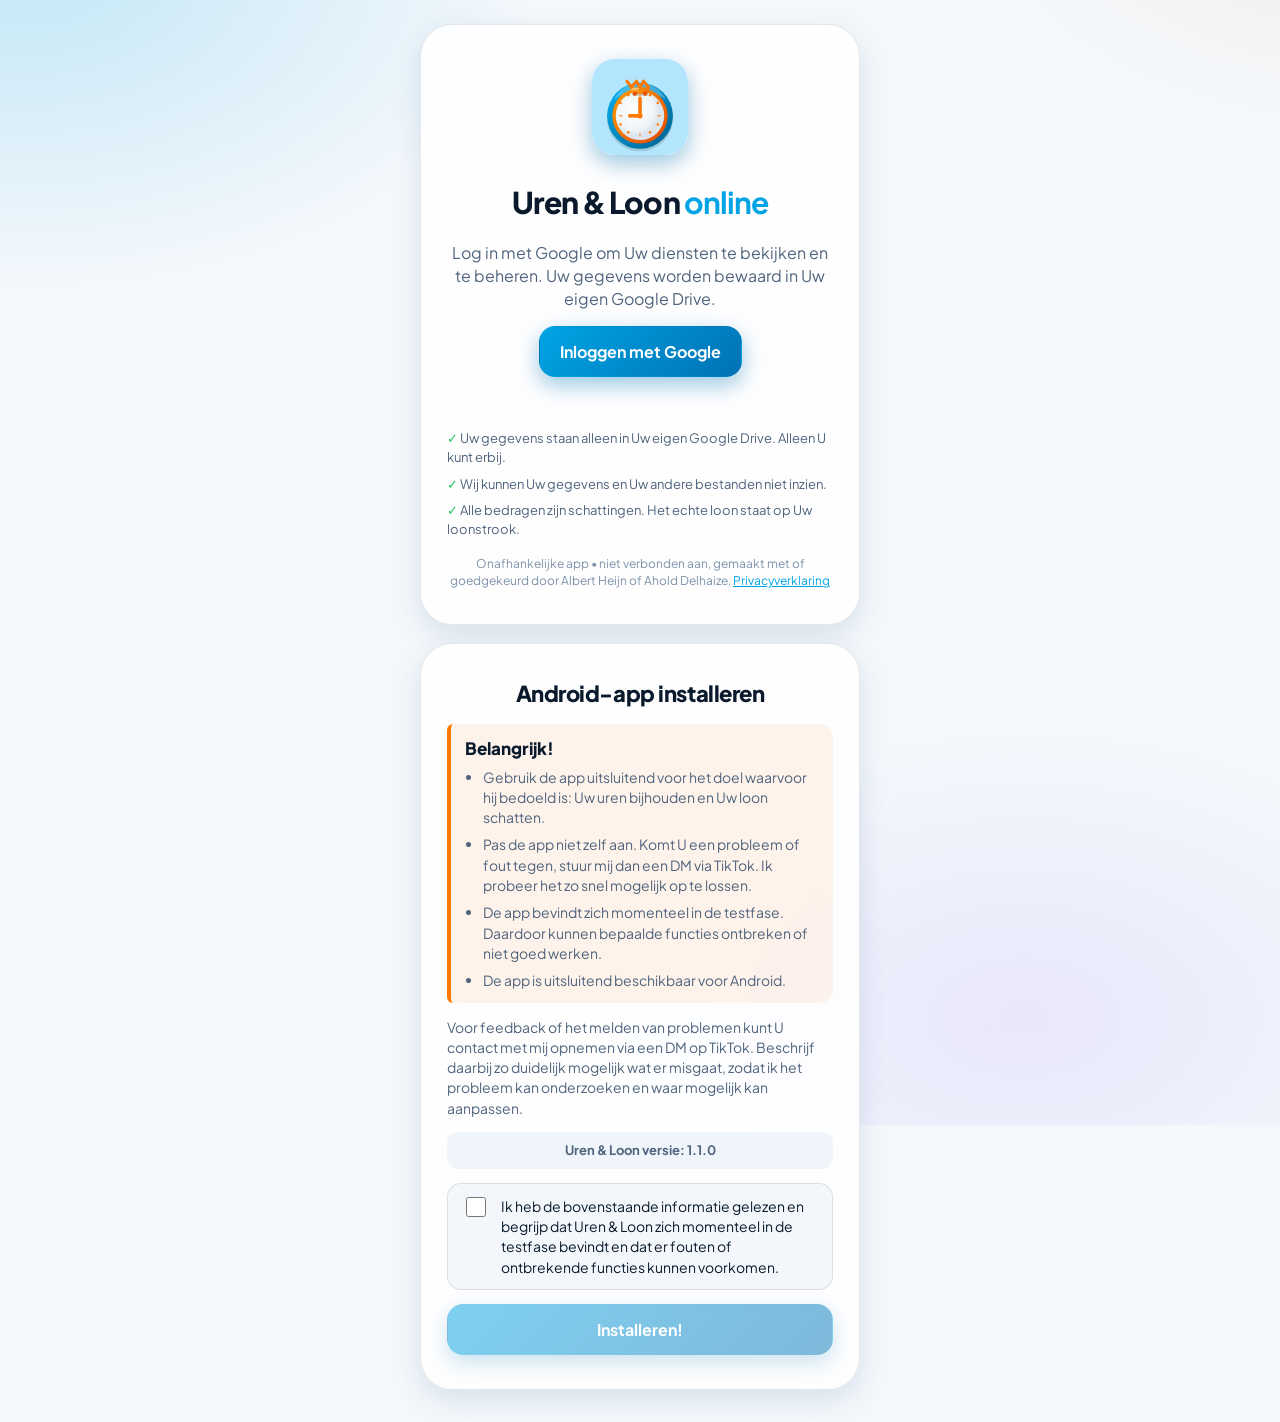
==== commit 34b3b3ff: "Add files via upload" ====
--- a/index.html
+++ b/index.html
@@ -44,6 +44,25 @@
       </ul>
       <p class="fine">Onafhankelijke app • niet verbonden aan, gemaakt met of goedgekeurd door Albert Heijn of Ahold Delhaize. <a href="privacy.html">Privacyverklaring</a></p>
     </div>
+
+    <!-- Android-app downloaden: bereikbaar zonder in te loggen -->
+    <section id="install" class="login-card install" aria-labelledby="inst-title">
+      <h2 id="inst-title">Android-app installeren</h2>
+      <div class="inst-notice">
+        <h3>Belangrijk!</h3>
+        <ul>
+          <li>Gebruik de app uitsluitend voor het doel waarvoor hij bedoeld is: Uw uren bijhouden en Uw loon schatten.</li>
+          <li>Pas de app niet zelf aan. Komt U een probleem of fout tegen, stuur mij dan een DM via TikTok. Ik probeer het zo snel mogelijk op te lossen.</li>
+          <li>De app bevindt zich momenteel in de testfase. Daardoor kunnen bepaalde functies ontbreken of niet goed werken.</li>
+          <li>De app is uitsluitend beschikbaar voor Android.</li>
+        </ul>
+      </div>
+      <p class="inst-text">Voor feedback of het melden van problemen kunt U contact met mij opnemen via een DM op TikTok. Beschrijf daarbij zo duidelijk mogelijk wat er misgaat, zodat ik het probleem kan onderzoeken en waar mogelijk kan aanpassen.</p>
+      <p class="inst-version" id="inst-version">Uren &amp; Loon versie: 1.1.0</p>
+      <label class="inst-agree"><input id="inst-agree" type="checkbox"><span>Ik heb de bovenstaande informatie gelezen en begrijp dat Uren &amp; Loon zich momenteel in de testfase bevindt en dat er fouten of ontbrekende functies kunnen voorkomen.</span></label>
+      <button id="inst-go" class="btn primary" type="button" disabled>Installeren!</button>
+      <div id="inst-box" class="inst-box" hidden aria-live="polite"></div>
+    </section>
   </main>
 
   <!-- De app -->
--- a/style.css
+++ b/style.css
@@ -1 +1 @@
-@font-face{font-family:Plus Jakarta Sans;font-weight:400;font-display:swap;src:url(fonts/plus-jakarta-sans-latin-400-normal.woff2) format("woff2")}@font-face{font-family:Plus Jakarta Sans;font-weight:500;font-display:swap;src:url(fonts/plus-jakarta-sans-latin-500-normal.woff2) format("woff2")}@font-face{font-family:Plus Jakarta Sans;font-weight:600;font-display:swap;src:url(fonts/plus-jakarta-sans-latin-600-normal.woff2) format("woff2")}@font-face{font-family:Plus Jakarta Sans;font-weight:700;font-display:swap;src:url(fonts/plus-jakarta-sans-latin-700-normal.woff2) format("woff2")}@font-face{font-family:Plus Jakarta Sans;font-weight:800;font-display:swap;src:url(fonts/plus-jakarta-sans-latin-800-normal.woff2) format("woff2")}:root{--blue: #00A4E4;--blue-deep: #0072B5;--blue-light: #6FD3FA;--orange: #FF7900;--orange-soft: #FFA34F;--green: #22C55E;--red: #EF4444;--amber: #F59E0B;--violet: #8B5CF6;--teal: #14B8A6;--radius: 26px;--ease: cubic-bezier(.2, .8, .2, 1);color-scheme:dark;--bg: #040A13;--bg2: #0A1626;--card: rgba(20, 36, 58, .72);--card-solid: #0F1D31;--line: rgba(120, 160, 210, .16);--text: #EAF2FC;--muted: #9DB2CC;--faint: #6F86A3;--shadow: 0 10px 30px rgba(0, 0, 0, .35)}:root[data-theme=light]{color-scheme:light;--bg: #F4F8FC;--bg2: #EAF1F9;--card: rgba(255, 255, 255, .85);--card-solid: #FFFFFF;--line: rgba(10, 26, 44, .1);--text: #0A1A2C;--muted: #50647D;--faint: #7E92AA;--shadow: 0 10px 28px rgba(10, 60, 110, .12)}@media(prefers-color-scheme:light){:root[data-theme=system]{color-scheme:light;--bg: #F4F8FC;--bg2: #EAF1F9;--card: rgba(255, 255, 255, .85);--card-solid: #FFFFFF;--line: rgba(10, 26, 44, .1);--text: #0A1A2C;--muted: #50647D;--faint: #7E92AA;--shadow: 0 10px 28px rgba(10, 60, 110, .12)}}*{box-sizing:border-box;-webkit-tap-highlight-color:transparent}html,body{margin:0;min-height:100%}body{font-family:Plus Jakarta Sans,system-ui,-apple-system,Segoe UI,Roboto,sans-serif;background:var(--bg);color:var(--text);line-height:1.45}.hidden{display:none!important}h1,h2,h3,p{margin:0}button{font:inherit;color:inherit;cursor:pointer;border:0;background:none}input,select,textarea{font:inherit;color:inherit}a{color:var(--blue)}:focus-visible{outline:3px solid var(--orange);outline-offset:2px;border-radius:10px}.logo-mark{display:grid;place-items:center;border-radius:22.9%;box-shadow:0 8px 22px #006eaa66;flex:none}.logo-mark img{width:100%;height:100%;display:block;border-radius:inherit}.logo-mark.small{width:40px;height:40px;border-radius:22.9%;box-shadow:0 4px 12px #006eaa59}.logo-mark.big{width:96px;height:96px;position:relative}.splash .logo-mark.big:after{content:"";position:absolute;inset:-10px;border-radius:50%;border:4px solid transparent;border-top-color:var(--orange);border-right-color:var(--blue-light);animation:spin 2.4s linear infinite}.online{color:var(--blue);font-weight:700}@keyframes spin{to{transform:rotate(360deg)}}.splash,.login{min-height:100vh;min-height:100dvh;display:grid;place-items:center;text-align:center;padding:24px}.splash{position:fixed;inset:0;z-index:100;background:var(--bg);gap:10px;align-content:center;transition:opacity .4s var(--ease),transform .4s var(--ease)}.splash.out{opacity:0;transform:scale(1.04);pointer-events:none}.splash h1{font-size:30px;font-weight:800;letter-spacing:-.03em;margin-top:18px}.splash p{color:var(--muted)}.fine{font-size:12px;color:var(--faint);max-width:420px;margin-inline:auto}.login-card{width:min(440px,100%);background:var(--card);border:1px solid var(--line);border-radius:32px;padding:34px 26px;box-shadow:var(--shadow);backdrop-filter:blur(18px);display:grid;gap:16px;justify-items:center;animation:rise .6s var(--ease) both}.login-card h1{font-size:30px;font-weight:800;letter-spacing:-.03em;margin-top:10px}.lead{color:var(--muted)}.login-msg{min-height:1.4em;color:var(--red);font-size:14px;font-weight:600}.login-msg.info{color:var(--amber)}.login-points{list-style:none;padding:0;margin:0;display:grid;gap:8px;text-align:left;font-size:13px;color:var(--muted)}.login-points li:before{content:"\2713  ";color:var(--green);font-weight:800}.btn{display:inline-flex;align-items:center;justify-content:center;gap:8px;padding:13px 20px;border-radius:16px;font-weight:700;background:var(--card-solid);border:1px solid var(--line);transition:transform .15s var(--ease),filter .15s;min-height:46px}.btn:active{transform:scale(.96)}.btn.primary{background:linear-gradient(135deg,var(--blue),var(--blue-deep));color:#fff;border-color:transparent;box-shadow:0 8px 22px #0072b566}.btn.accent{background:linear-gradient(135deg,var(--orange-soft),var(--orange));color:#fff;border-color:transparent}.btn.danger{color:var(--red);border-color:#ef444466}.btn.small{padding:8px 14px;min-height:36px;font-size:14px;border-radius:12px}.btn[disabled]{opacity:.5;pointer-events:none}.app{max-width:1360px;margin:0 auto;padding:calc(env(safe-area-inset-top) + 18px) clamp(14px,3vw,40px) 140px}.topbar{display:flex;align-items:center;justify-content:space-between;gap:12px;margin-bottom:14px}.greeting{color:var(--muted);font-size:14px;font-weight:600}.title{font-size:28px;font-weight:800;letter-spacing:-.03em}.topbar-right{display:flex;align-items:center;gap:10px}.sync-pill{font-size:12px;font-weight:700;padding:7px 12px;border-radius:999px;background:var(--card);border:1px solid var(--line);color:var(--muted);display:inline-flex;gap:6px;align-items:center}.sync-pill:before{content:"";width:8px;height:8px;border-radius:50%;background:var(--green)}.sync-pill.busy:before{background:var(--amber);animation:pulse 1s infinite}.sync-pill.off:before{background:var(--faint)}.sync-pill.err:before{background:var(--red)}@keyframes pulse{50%{opacity:.3}}.period-bar{display:flex;gap:8px;overflow-x:auto;padding:4px 2px 12px;scrollbar-width:none;margin-inline:-16px;padding-inline:16px}.period-bar::-webkit-scrollbar{display:none}.chip{flex:none;padding:8px 14px;border-radius:999px;border:1px solid var(--line);background:var(--card);font-size:14px;font-weight:700;color:var(--muted);transition:transform .15s var(--ease),background .2s;white-space:nowrap;position:relative}.chip:active{transform:scale(.95)}.chip.on{background:var(--blue);border-color:var(--blue);color:#fff}.chip.now:after{content:"";position:absolute;top:5px;right:6px;width:6px;height:6px;border-radius:50%;background:var(--orange)}.chip.static{cursor:default}.view{display:grid;gap:14px}.card{background:var(--card);border:1px solid var(--line);border-radius:var(--radius);padding:18px;box-shadow:var(--shadow)}@keyframes rise{0%{opacity:0;transform:translateY(18px) scale(.98)}to{opacity:1;transform:none}}.card h2{font-size:13px;font-weight:800;letter-spacing:.08em;text-transform:uppercase;color:var(--muted);margin-bottom:12px}.muted{color:var(--muted)}.row{display:flex;align-items:center;justify-content:space-between;gap:12px}.stack{display:grid;gap:10px}.hero{color:#fff;border:0;position:relative;overflow:hidden;padding:22px;background:linear-gradient(135deg,#0094d4,#0072b5 55%,#005a94)}.hero:before{content:"";position:absolute;inset:-40%;background:radial-gradient(closest-side,rgba(111,211,250,.45),transparent 70%) 20% 30% / 60% 60% no-repeat,radial-gradient(closest-side,rgba(255,121,0,.35),transparent 70%) 85% 80% / 55% 55% no-repeat;animation:drift 14s ease-in-out infinite alternate}@keyframes drift{to{transform:translate(8%,-6%) rotate(8deg)}}.hero:after{content:"";position:absolute;inset:0;background:linear-gradient(110deg,transparent 35%,rgba(255,255,255,.14) 50%,transparent 65%);background-size:250% 100%;animation:shimmer 5s ease-in-out infinite}@keyframes shimmer{0%{background-position:150% 0}to{background-position:-50% 0}}.hero>*{position:relative;z-index:1}.hero .label{font-size:13px;font-weight:800;letter-spacing:.08em;text-transform:uppercase;opacity:.85}.hero .amount{font-size:clamp(38px,11vw,56px);font-weight:800;letter-spacing:-.04em;line-height:1.05;margin:6px 0 4px;font-variant-numeric:tabular-nums}.hero .note{opacity:.9;font-size:14px}.hero-top{display:flex;justify-content:space-between;gap:12px;align-items:flex-start}.ring{width:78px;height:78px;flex:none;position:relative}.ring svg{width:100%;height:100%;transform:rotate(-90deg)}.ring .track{stroke:#ffffff40}.ring .bar{stroke:#fff;stroke-linecap:round;transition:stroke-dashoffset 1.2s var(--ease)}.ring .txt{position:absolute;inset:0;display:grid;place-items:center;text-align:center;font-weight:800;font-size:20px;line-height:1}.ring .txt small{display:block;font-size:9px;font-weight:700;opacity:.85;letter-spacing:.04em;margin-top:2px}.hero-stats{display:grid;grid-template-columns:repeat(3,1fr);gap:8px;margin-top:18px}.hero-stats div{background:#ffffff29;border-radius:16px;padding:10px 12px}.hero-stats b{display:block;font-size:17px;font-weight:800;font-variant-numeric:tabular-nums}.hero-stats span{font-size:11px;font-weight:700;opacity:.85;text-transform:uppercase;letter-spacing:.06em}.progress{height:10px;border-radius:99px;background:var(--line);overflow:hidden}.progress>i{display:block;height:100%;border-radius:99px;background:linear-gradient(90deg,var(--blue),var(--blue-light));transition:width 1s var(--ease)}.big-num{font-size:26px;font-weight:800;letter-spacing:-.03em;font-variant-numeric:tabular-nums}.pos{color:var(--green)}.neg{color:var(--red)}.balance-bar{position:relative;height:14px;border-radius:99px;background:var(--line);margin:14px 0 6px}.balance-bar .planned{position:absolute;inset:0 auto 0 0;border-radius:99px;background:color-mix(in srgb,var(--blue) 40%,transparent)}.balance-bar .worked{position:absolute;inset:0 auto 0 0;border-radius:99px;background:var(--blue)}.balance-bar .contract{position:absolute;top:-5px;bottom:-5px;width:3px;background:var(--orange);border-radius:2px}.legend{display:flex;flex-wrap:wrap;gap:14px;font-size:12px;color:var(--muted)}.legend i{display:inline-block;width:10px;height:10px;border-radius:3px;margin-right:5px;vertical-align:-1px}.bars{display:flex;align-items:flex-end;gap:4px;height:150px;padding-top:10px}.bars .b{flex:1;min-width:4px;display:flex;flex-direction:column;justify-content:flex-end;align-items:center;height:100%;position:relative}.bars .b i{display:block;width:100%;border-radius:6px 6px 2px 2px;background:linear-gradient(180deg,var(--blue-light),var(--blue));min-height:2px;transform-origin:bottom;transition:filter .2s,transform .2s var(--ease)}.bars .b.sur i{background:linear-gradient(180deg,var(--orange-soft),var(--orange))}@keyframes grow{0%{transform:scaleY(0)}}.bars-axis{display:flex;justify-content:space-between;font-size:11px;color:var(--faint);margin-top:6px}.chart-readout{min-height:1.4em;font-size:14px;font-weight:700;margin-bottom:4px}.tiles{display:grid;grid-template-columns:repeat(2,1fr);gap:12px}.tile{background:var(--card);border:1px solid var(--line);border-radius:22px;padding:14px 16px}.tile span{font-size:11px;font-weight:800;letter-spacing:.08em;text-transform:uppercase;color:var(--muted)}.tile b{display:block;font-size:22px;font-weight:800;letter-spacing:-.03em;margin-top:4px;font-variant-numeric:tabular-nums}.tile small{color:var(--faint);font-size:12px}.disclaimer{text-align:center;font-size:12px;color:var(--faint);padding:4px 12px}.empty{text-align:center;padding:34px 20px;display:grid;gap:12px;justify-items:center}.empty h2{text-transform:none;letter-spacing:-.02em;font-size:20px;color:var(--text);margin:0}.week-head{display:flex;justify-content:space-between;font-size:13px;font-weight:800;color:var(--muted);letter-spacing:.04em;text-transform:uppercase;padding:8px 4px 0}.shift{display:grid;grid-template-columns:56px 1fr auto;gap:14px;align-items:center;padding:14px;border-radius:22px;background:var(--card);border:1px solid var(--line);text-align:left;width:100%;transition:transform .2s var(--ease),border-color .2s,box-shadow .2s}.shift:active{transform:scale(.98)}.date-block{width:56px;height:62px;border-radius:16px;display:grid;place-items:center;align-content:center;color:#fff;font-weight:800;line-height:1.1}.date-block small{font-size:11px;opacity:.9;text-transform:uppercase;letter-spacing:.06em}.date-block b{font-size:22px}.shift .times{font-weight:800;font-size:16px}.shift .sub{font-size:13px;color:var(--muted)}.shift .money{text-align:right;font-weight:800;font-size:17px;font-variant-numeric:tabular-nums}.shift .money small{display:block;font-size:12px;font-weight:600;color:var(--orange)}.seg{display:flex;height:6px;border-radius:99px;overflow:hidden;margin-top:8px;gap:1px}.seg i{display:block;height:100%}.pills{display:flex;flex-wrap:wrap;gap:6px;margin-top:8px}.pill{font-size:11px;font-weight:800;padding:3px 9px;border-radius:99px;background:var(--line);color:var(--muted)}.pill.o{background:#ff790029;color:var(--orange)}.pill.b{background:#00a4e429;color:var(--blue)}.pill.y{background:#f59e0b2e;color:var(--amber)}.shift-wrap{display:grid;gap:6px}.shift-actions{display:flex;gap:8px;justify-content:flex-end}.sum-row{display:grid;grid-template-columns:repeat(3,1fr);gap:8px;text-align:center}.sum-row b{display:block;font-size:19px;font-weight:800;font-variant-numeric:tabular-nums}.sum-row span{font-size:11px;font-weight:700;color:var(--muted);text-transform:uppercase;letter-spacing:.06em}.filters{display:flex;gap:8px;overflow-x:auto;scrollbar-width:none;padding-bottom:2px}.filters::-webkit-scrollbar{display:none}.nav{position:fixed;left:0;right:0;bottom:calc(env(safe-area-inset-bottom) + 16px);display:flex;justify-content:center;align-items:center;gap:12px;z-index:20;pointer-events:none;transition:transform .35s var(--ease),opacity .3s}.nav.away{transform:translateY(140%);opacity:0}.nav>*{pointer-events:auto}.nav-pill{position:relative;display:flex;padding:6px;border-radius:999px;background:var(--card-solid);border:1px solid var(--line);box-shadow:var(--shadow)}.nav-pill button{position:relative;z-index:1;display:flex;flex-direction:column;align-items:center;gap:2px;padding:8px 16px;min-width:84px;border-radius:999px;color:var(--muted);font-size:11px;font-weight:700;transition:color .25s}.nav-pill button svg{width:22px;height:22px;fill:currentColor}.nav-pill button.on{color:#fff}.nav-indicator{position:absolute;top:6px;bottom:6px;left:6px;border-radius:999px;background:linear-gradient(135deg,var(--blue),var(--blue-deep));transition:transform .4s var(--ease),width .4s var(--ease)}.fab{width:58px;height:58px;border-radius:50%;background:linear-gradient(135deg,var(--orange-soft),var(--orange));box-shadow:0 10px 24px #ff790073;display:grid;place-items:center;transition:transform .15s var(--ease)}.fab:active{transform:scale(.92) rotate(90deg)}.fab svg{width:28px;height:28px;fill:#fff}.overlay{position:fixed;inset:0;z-index:50;background:#02081099;backdrop-filter:blur(6px);display:grid;align-items:end;animation:fade .25s both}.overlay.center{align-items:center;padding:20px}@keyframes fade{0%{opacity:0}}.sheet{background:var(--bg2);width:min(680px,100%);margin:0 auto;max-height:94dvh;overflow:auto;border-radius:30px 30px 0 0;padding:20px 18px calc(env(safe-area-inset-bottom) + 24px);border:1px solid var(--line);animation:slide .4s var(--ease) both;overscroll-behavior:contain}.sheet.full{min-height:94dvh}@keyframes slide{0%{transform:translateY(40px);opacity:0}}.dialog{background:var(--card-solid);width:min(400px,100%);margin:0 auto;border-radius:26px;padding:22px;border:1px solid var(--line);animation:pop .3s var(--ease) both;display:grid;gap:12px}@keyframes pop{0%{transform:scale(.92);opacity:0}}.dialog h3{font-size:19px;font-weight:800;letter-spacing:-.02em}.dialog .actions{display:flex;gap:10px;justify-content:flex-end;flex-wrap:wrap;margin-top:6px}.sheet-head{display:flex;align-items:center;justify-content:space-between;margin-bottom:14px;gap:10px}.sheet-head h2{font-size:22px;font-weight:800;letter-spacing:-.03em;text-transform:none;color:var(--text);margin:0}.icon-btn{width:42px;height:42px;border-radius:14px;background:var(--card);border:1px solid var(--line);display:grid;place-items:center;font-size:20px}.field{display:grid;gap:6px}.field>label,.label{font-size:12px;font-weight:800;letter-spacing:.06em;text-transform:uppercase;color:var(--muted)}.input,select.input,textarea.input{width:100%;padding:12px 14px;border-radius:14px;background:var(--card-solid);border:1px solid var(--line);min-height:46px}textarea.input{min-height:80px;resize:vertical}.grid2{display:grid;grid-template-columns:1fr 1fr;gap:12px}.section{display:grid;gap:12px;padding:16px;border-radius:22px;background:var(--card);border:1px solid var(--line);margin-bottom:12px}.task-chip{display:inline-flex;align-items:center;gap:8px;padding:9px 14px;border-radius:999px;border:2px solid var(--c);color:var(--c);font-weight:800;font-size:14px;background:transparent;transition:background .2s,color .2s,transform .15s}.task-chip.on{background:var(--c);color:#fff}.task-chip:active{transform:scale(.94)}.chips{display:flex;flex-wrap:wrap;gap:8px}.warn{padding:10px 14px;border-radius:14px;font-size:13px;font-weight:600;background:#f59e0b26;color:var(--amber)}.warn.bad{background:#ef444424;color:var(--red)}.switch{display:flex;align-items:center;justify-content:space-between;gap:12px}.switch input{appearance:none;width:50px;height:30px;border-radius:99px;background:var(--line);position:relative;transition:background .2s;flex:none;cursor:pointer}.switch input:after{content:"";position:absolute;top:3px;left:3px;width:24px;height:24px;border-radius:50%;background:#fff;transition:transform .25s var(--ease);box-shadow:0 2px 6px #0000004d}.switch input:checked{background:var(--blue)}.switch input:checked:after{transform:translate(20px)}.switch input:disabled{opacity:.6}.break-row{display:grid;grid-template-columns:1fr 1fr auto auto;gap:8px;align-items:end}.formbar{position:sticky;bottom:calc(-1*env(safe-area-inset-bottom) - 24px);margin:0 -18px;padding:14px 18px calc(env(safe-area-inset-bottom) + 14px);background:var(--bg2);border-top:1px solid var(--line);display:flex;align-items:center;justify-content:space-between;gap:12px}.formbar .est b{font-size:22px;font-weight:800;letter-spacing:-.03em;font-variant-numeric:tabular-nums}.formbar .est span{display:block;font-size:11px;color:var(--muted);font-weight:700;text-transform:uppercase;letter-spacing:.06em}.kv{display:flex;justify-content:space-between;gap:12px;padding:9px 0;border-bottom:1px solid var(--line);font-size:14px}.kv:last-child{border-bottom:0}.kv span:first-child{color:var(--muted)}.kv b{text-align:right;font-variant-numeric:tabular-nums}.timeline{display:grid;gap:8px}.tl-item{display:flex;gap:10px;align-items:center;font-size:14px}.tl-item i{width:12px;height:12px;border-radius:4px;flex:none}.snackbar{position:fixed;left:50%;bottom:calc(env(safe-area-inset-bottom) + 100px);transform:translate(-50%,30px);background:#1d2a3d;color:#fff;padding:12px 16px;border-radius:16px;box-shadow:var(--shadow);display:flex;align-items:center;gap:14px;opacity:0;pointer-events:none;transition:.3s var(--ease);z-index:70;font-weight:600;font-size:14px;max-width:calc(100% - 32px)}.snackbar.show{opacity:1;transform:translate(-50%);pointer-events:auto}.snackbar button{color:var(--orange-soft);font-weight:800}@media(prefers-reduced-motion:reduce){*,*:before,*:after{animation-duration:.01ms!important;animation-iteration-count:1!important;transition-duration:.01ms!important}}.actions{display:flex;gap:10px;flex-wrap:wrap}.dialog p{white-space:pre-line}details summary{list-style-position:inside}.legal{max-width:720px;margin:0 auto;padding:32px 18px 60px}.legal h1{font-size:30px;font-weight:800;letter-spacing:-.03em;margin-bottom:8px}.legal h2{font-size:18px;font-weight:800;margin:26px 0 8px}.legal p,.legal li{color:var(--muted)}.legal ul{padding-left:20px;display:grid;gap:6px}.hero .label{color:#fff}.bars{justify-content:center}.bars .b{flex:1 1 0;max-width:34px}.field,.section,.section>*{min-width:0}.input{min-width:0}.break-row{grid-template-columns:minmax(0,1fr) minmax(0,1fr) auto auto}.sheet{overflow-x:hidden}.section .row{flex-wrap:wrap}.rate-row{display:grid;grid-template-columns:minmax(0,1fr) minmax(0,1fr) auto;gap:8px;align-items:end}.rate-row .field:nth-child(3){grid-column:1 / 3;grid-row:2}.rate-row .icon-btn{grid-column:3;grid-row:1}.dot{width:22px;height:22px;border-radius:50%;border:2px solid var(--line);flex:none}.kv.strong{font-weight:800}.kv.strong b,.kv.strong span{color:var(--text)}.kv{flex-wrap:wrap;align-items:center}:root{--sidebar: 252px}html{scroll-behavior:smooth}body{position:relative}body:before{content:"";position:fixed;inset:-25%;z-index:-1;pointer-events:none;will-change:transform;background:radial-gradient(38% 34% at 18% 14%,rgba(0,164,228,.2),transparent 70%),radial-gradient(30% 28% at 88% 6%,rgba(255,121,0,.11),transparent 70%),radial-gradient(34% 30% at 70% 92%,rgba(139,92,246,.1),transparent 70%);animation:bgdrift 46s ease-in-out infinite alternate}@keyframes bgdrift{0%{transform:translateZ(0) scale(1)}to{transform:translate3d(3%,2.5%,0) scale(1.08)}}.view{display:grid;gap:clamp(12px,1.4vw,20px);grid-template-columns:minmax(0,1fr);grid-auto-flow:dense;align-items:stretch}.view>*{min-width:0}#live-card{display:contents}.week-head{padding-top:14px}.tiles{gap:clamp(10px,1.2vw,16px)}.period-bar{-webkit-mask-image:linear-gradient(90deg,transparent 0,#000 22px,#000 calc(100% - 28px),transparent 100%);mask-image:linear-gradient(90deg,transparent 0,#000 22px,#000 calc(100% - 28px),transparent 100%)}.nav-brand,.nav-foot{display:none}.nav-pill button svg{transition:transform .3s var(--ease)}.nav-pill button.on svg{animation:navpop .5s var(--ease)}@keyframes navpop{0%{transform:scale(.7) rotate(-12deg)}60%{transform:scale(1.18) rotate(4deg)}to{transform:none}}@keyframes rise{0%{opacity:0;transform:translateY(18px) scale(.98)}}@keyframes viewR{0%{opacity:0;transform:translate(28px)}}@keyframes viewL{0%{opacity:0;transform:translate(-28px)}}@keyframes ringdraw{0%{stroke-dashoffset:var(--circ)}}@keyframes growx{0%{transform:scaleX(0)}}@keyframes growy{0%{transform:scaleY(0)}}@keyframes removeOut{to{opacity:0;transform:translate(-36px) scale(.94)}}@keyframes starpop{0%{transform:scale(.4) rotate(-20deg)}55%{transform:scale(1.35) rotate(8deg)}to{transform:none}}@keyframes sheetOut{to{opacity:0;transform:translateY(24px) scale(.98)}}@keyframes fadeOut{to{opacity:0}}@keyframes popOut{to{opacity:0;transform:scale(.94)}}.view.enter-r{animation:viewR .38s var(--ease)}.view.enter-l{animation:viewL .38s var(--ease)}.view.animate .card,.view.animate .tile,.view.animate .shift-wrap,.view.animate .week-head,.view.animate .filters{animation:rise .6s var(--ease) backwards;animation-delay:calc(var(--i, 0) * 60ms)}.view.animate .tile{animation-delay:calc(var(--i, 0) * 60ms + .12s)}.view.animate .ring .bar{animation:ringdraw 1.4s var(--ease) .25s backwards}.ring .bar{stroke-dashoffset:var(--off, 0)}.view.animate .progress>i,.view.animate .balance-bar .planned,.view.animate .balance-bar .worked{transform-origin:left;animation:growx 1.1s var(--ease) .3s backwards}.view.animate .bars .b i{animation:growy .9s var(--ease) backwards}.view.animate .seg i{transform-origin:left;animation:growx .8s var(--ease) .2s backwards}.shift-wrap.removing{animation:removeOut .28s var(--ease) forwards;pointer-events:none}.pill.pop{animation:starpop .55s var(--ease)}.overlay.closing{pointer-events:none;animation:fadeOut .2s ease forwards}.overlay.closing .sheet{animation:sheetOut .2s ease forwards}.overlay.closing .dialog{animation:popOut .2s ease forwards}.sync-pill.busy:before{animation:pulse 1s infinite}.confetti{position:fixed;inset:0;pointer-events:none;z-index:90;overflow:hidden}.confetti i{position:absolute;width:9px;height:14px;border-radius:2px;will-change:transform,opacity}@media(hover:hover){.card,.tile,.shift{transition:transform .25s var(--ease),box-shadow .25s,border-color .25s}.card:not(.hero):not(.empty):hover,.tile:hover{transform:translateY(-3px);border-color:color-mix(in srgb,var(--blue) 45%,var(--line));box-shadow:0 18px 40px #00468c38}.shift:hover{transform:translateY(-2px);border-color:color-mix(in srgb,var(--blue) 45%,var(--line));box-shadow:0 12px 28px #00468c33}.chip:hover{transform:translateY(-1px);border-color:var(--blue)}.btn:hover{filter:brightness(1.08)}.bars .b:hover i{filter:brightness(1.15) saturate(1.2);transform:scaleY(1.04)}.nav-pill button:not(.on):hover{color:var(--text)}.fab:hover{transform:scale(1.06)}.icon-btn:hover{border-color:var(--blue)}}.hero .glow{position:absolute;inset:0;z-index:1;pointer-events:none;opacity:0;transition:opacity .3s;background:radial-gradient(320px circle at var(--mx, 70%) var(--my, 0%),rgba(255,255,255,.24),transparent 60%)}.hero:hover .glow{opacity:1}.hero>.glow{position:absolute}@media(min-width:700px){.view.v-dash,.view.v-shifts{grid-template-columns:repeat(2,minmax(0,1fr))}.span-all{grid-column:1 / -1}.span-2{grid-column:span 2}.tiles{grid-template-columns:repeat(4,minmax(0,1fr))}.hero{padding:28px 30px}.hero .amount{font-size:clamp(46px,6vw,76px)}.hero-stats{margin-top:24px}.hero-stats b{font-size:22px}.ring{width:96px;height:96px}.ring .txt{font-size:26px}.topbar{margin-bottom:20px}.title{font-size:clamp(30px,3vw,40px)}.card{padding:22px}.period-bar{margin-inline:0;padding-inline:4px;flex-wrap:nowrap}.overlay{align-items:center;padding:24px}.sheet{border-radius:28px;max-height:min(92dvh,920px);padding-bottom:24px}.sheet.full{min-height:0}.sheet.wide{width:min(940px,100%)}.formbar{bottom:-24px;margin:0 -18px -24px;border-radius:0 0 28px 28px}#form-body{display:grid;grid-template-columns:repeat(2,minmax(0,1fr));gap:0 16px;align-items:start}#form-body>#f-suggest{grid-column:1 / -1}#form-body>#f-suggest:empty{display:none}}@media(min-width:1024px){.app{margin-left:var(--sidebar);max-width:none;padding-bottom:60px;padding-top:28px}.app>.topbar,.app>.period-bar,.app>.view{max-width:1280px;margin-inline:auto}.nav{position:fixed;inset:0 auto 0 0;width:var(--sidebar);flex-direction:column;align-items:stretch;justify-content:flex-start;gap:16px;padding:26px 16px 20px;background:color-mix(in srgb,var(--bg2) 94%,transparent);border-right:1px solid var(--line);pointer-events:auto;transform:none!important;opacity:1!important}.nav-brand{display:flex;align-items:center;gap:12px;padding:0 8px 14px}.nav-brand b{display:block;font-size:17px;font-weight:800;letter-spacing:-.02em}.nav-brand small{color:var(--muted);font-size:12px}.nav-pill{flex-direction:column;border-radius:22px;padding:6px;box-shadow:none;background:transparent;border:0;gap:2px}.nav-pill button{flex-direction:row;justify-content:flex-start;gap:14px;min-width:0;padding:13px 16px;font-size:15px;border-radius:16px}.nav-indicator{inset:6px 6px auto;width:auto;border-radius:16px}.fab{display:flex;align-items:center;justify-content:center;width:100%;height:52px;border-radius:18px;gap:10px;color:#fff;font-weight:800;font-size:15px;margin-top:4px}.fab:after{content:"Nieuwe dienst"}.fab svg{width:24px;height:24px}.nav-foot{display:block;margin-top:auto;padding:0 10px;font-size:11.5px;line-height:1.5;color:var(--faint)}.view.v-set{display:block;column-count:2;column-gap:20px}.view.v-set>*{break-inside:avoid;margin-bottom:20px}.snackbar{left:calc(50% + var(--sidebar) / 2);bottom:32px}}@media(min-width:1180px){.view.v-dash,.view.v-shifts{grid-template-columns:repeat(3,minmax(0,1fr))}}@media(min-width:1700px){.app>.topbar,.app>.period-bar,.app>.view{max-width:1480px}.view.v-set{column-count:3}}@media(max-height:520px)and (orientation:landscape){.nav{bottom:8px}.app{padding-bottom:96px}}.shift-wrap{content-visibility:auto;contain-intrinsic-size:auto 150px}@media(prefers-reduced-motion:reduce){body:before{animation:none}html{scroll-behavior:auto}}.card .row{flex-wrap:wrap;row-gap:6px}.big-num{white-space:nowrap}.card h2{overflow-wrap:anywhere}.bars .b{padding:0;border:0;background:none}.card .row>div:last-child:not(:only-child){margin-left:auto}.onb-ov{align-items:stretch;padding:0;background:#020810b8}.onb{background:var(--bg2);width:min(660px,100%);height:100dvh;margin:0 auto;display:flex;flex-direction:column;overflow:hidden;position:relative;border:1px solid var(--line);animation:slide .45s var(--ease) both}.overlay.closing .onb{animation:sheetOut .2s ease forwards}@media(min-width:700px){.onb-ov{align-items:center;padding:24px}.onb{height:min(780px,92dvh);border-radius:30px}}.onb-head{display:flex;align-items:center;justify-content:space-between;gap:12px;padding:calc(env(safe-area-inset-top) + 16px) 18px 6px}.onb-dots{display:flex;gap:6px}.onb-dots i{width:8px;height:8px;border-radius:99px;background:var(--line);transition:width .35s var(--ease),background .35s}.onb-dots i.on{width:26px;background:var(--blue)}.onb-dots i.done{background:color-mix(in srgb,var(--blue) 55%,transparent)}.onb-body{flex:1;overflow:auto;padding:12px 24px 24px;overscroll-behavior:contain}.onb-page{display:grid;gap:16px;align-content:start;animation:viewR .45s var(--ease)}.onb-page.back{animation:viewL .45s var(--ease)}.onb-page h2{font-size:clamp(26px,5vw,34px);font-weight:800;letter-spacing:-.03em;line-height:1.1;margin:0;text-transform:none;color:var(--text)}.onb-page .lead{font-size:16px}.onb-hero{display:grid;place-items:center;padding:18px 0 6px}.onb-foot{display:flex;justify-content:space-between;gap:12px;padding:14px 18px calc(env(safe-area-inset-bottom) + 16px);border-top:1px solid var(--line)}.onb-foot .btn.primary{flex:1;max-width:340px;margin-left:auto}.onb-points{list-style:none;padding:0;margin:0;display:grid;gap:10px}.onb-points li{display:grid;gap:2px;padding:14px 16px;border-radius:18px;background:var(--card);border:1px solid var(--line)}.onb-points li span{color:var(--muted);font-size:14px}.onb-sum{cursor:pointer;font-weight:700;color:var(--blue);font-size:14px}.linklike{color:var(--blue);font-weight:700;font-size:14px;text-decoration:underline;justify-self:start;padding:4px 0}.onb-steps{list-style:none;padding:0;margin:0;display:grid;gap:8px;counter-reset:s}.onb-steps li{display:grid;gap:2px;padding:12px 14px 12px 50px;border-radius:16px;border:1px solid var(--line);background:var(--card);position:relative;counter-increment:s;transition:border-color .3s,background .3s}.onb-steps li:before{content:counter(s);position:absolute;left:14px;top:12px;width:26px;height:26px;border-radius:50%;display:grid;place-items:center;font-weight:800;font-size:13px;background:var(--line)}.onb-steps li.ok{border-color:color-mix(in srgb,var(--green) 55%,var(--line))}.onb-steps li.ok:before{content:"\2713";background:var(--green);color:#fff}.onb-steps li span{color:var(--muted);font-size:13px}.onb-demo{padding:4px 0;min-height:150px;display:grid;align-content:center}.onb-gone{display:flex;justify-content:space-between;align-items:center;gap:12px;padding:18px;border-radius:18px;border:1px dashed var(--line);color:var(--muted);animation:rise .4s var(--ease) backwards}.btn.pulse{animation:pulsering 1.6s ease-out infinite}@keyframes pulsering{0%{box-shadow:0 0 color-mix(in srgb,var(--orange) 60%,transparent)}70%{box-shadow:0 0 0 12px transparent}to{box-shadow:0 0 0 0 transparent}}.onb-check{width:64px;height:64px;justify-self:start}.onb-check.big{width:96px;height:96px;justify-self:center}.onb-check svg{width:100%;height:100%}.onb-check circle{fill:none;stroke:var(--green);stroke-width:3;stroke-dasharray:145;stroke-dashoffset:145;animation:draw .7s var(--ease) .1s forwards}.onb-check path{fill:none;stroke:var(--green);stroke-width:4;stroke-linecap:round;stroke-linejoin:round;stroke-dasharray:40;stroke-dashoffset:40;animation:draw .5s var(--ease) .6s forwards}@keyframes draw{to{stroke-dashoffset:0}}@media(prefers-reduced-motion:reduce){.btn.pulse{animation:none}.onb-check circle,.onb-check path{animation:none;stroke-dashoffset:0}}.onb-page .fine{margin:0;max-width:none;text-align:left}
+@font-face{font-family:Plus Jakarta Sans;font-weight:400;font-display:swap;src:url(fonts/plus-jakarta-sans-latin-400-normal.woff2) format("woff2")}@font-face{font-family:Plus Jakarta Sans;font-weight:500;font-display:swap;src:url(fonts/plus-jakarta-sans-latin-500-normal.woff2) format("woff2")}@font-face{font-family:Plus Jakarta Sans;font-weight:600;font-display:swap;src:url(fonts/plus-jakarta-sans-latin-600-normal.woff2) format("woff2")}@font-face{font-family:Plus Jakarta Sans;font-weight:700;font-display:swap;src:url(fonts/plus-jakarta-sans-latin-700-normal.woff2) format("woff2")}@font-face{font-family:Plus Jakarta Sans;font-weight:800;font-display:swap;src:url(fonts/plus-jakarta-sans-latin-800-normal.woff2) format("woff2")}:root{--blue: #00A4E4;--blue-deep: #0072B5;--blue-light: #6FD3FA;--orange: #FF7900;--orange-soft: #FFA34F;--green: #22C55E;--red: #EF4444;--amber: #F59E0B;--violet: #8B5CF6;--teal: #14B8A6;--radius: 26px;--ease: cubic-bezier(.2, .8, .2, 1);color-scheme:dark;--bg: #040A13;--bg2: #0A1626;--card: rgba(20, 36, 58, .72);--card-solid: #0F1D31;--line: rgba(120, 160, 210, .16);--text: #EAF2FC;--muted: #9DB2CC;--faint: #6F86A3;--shadow: 0 10px 30px rgba(0, 0, 0, .35)}:root[data-theme=light]{color-scheme:light;--bg: #F4F8FC;--bg2: #EAF1F9;--card: rgba(255, 255, 255, .85);--card-solid: #FFFFFF;--line: rgba(10, 26, 44, .1);--text: #0A1A2C;--muted: #50647D;--faint: #7E92AA;--shadow: 0 10px 28px rgba(10, 60, 110, .12)}@media(prefers-color-scheme:light){:root[data-theme=system]{color-scheme:light;--bg: #F4F8FC;--bg2: #EAF1F9;--card: rgba(255, 255, 255, .85);--card-solid: #FFFFFF;--line: rgba(10, 26, 44, .1);--text: #0A1A2C;--muted: #50647D;--faint: #7E92AA;--shadow: 0 10px 28px rgba(10, 60, 110, .12)}}*{box-sizing:border-box;-webkit-tap-highlight-color:transparent}html,body{margin:0;min-height:100%}body{font-family:Plus Jakarta Sans,system-ui,-apple-system,Segoe UI,Roboto,sans-serif;background:var(--bg);color:var(--text);line-height:1.45}.hidden{display:none!important}h1,h2,h3,p{margin:0}button{font:inherit;color:inherit;cursor:pointer;border:0;background:none}input,select,textarea{font:inherit;color:inherit}a{color:var(--blue)}:focus-visible{outline:3px solid var(--orange);outline-offset:2px;border-radius:10px}.logo-mark{display:grid;place-items:center;border-radius:22.9%;box-shadow:0 8px 22px #006eaa66;flex:none}.logo-mark img{width:100%;height:100%;display:block;border-radius:inherit}.logo-mark.small{width:40px;height:40px;border-radius:22.9%;box-shadow:0 4px 12px #006eaa59}.logo-mark.big{width:96px;height:96px;position:relative}.splash .logo-mark.big:after{content:"";position:absolute;inset:-10px;border-radius:50%;border:4px solid transparent;border-top-color:var(--orange);border-right-color:var(--blue-light);animation:spin 2.4s linear infinite}.online{color:var(--blue);font-weight:700}@keyframes spin{to{transform:rotate(360deg)}}.splash,.login{min-height:100vh;min-height:100dvh;display:grid;place-items:center;text-align:center;padding:24px}.splash{position:fixed;inset:0;z-index:100;background:var(--bg);gap:10px;align-content:center;transition:opacity .4s var(--ease),transform .4s var(--ease)}.splash.out{opacity:0;transform:scale(1.04);pointer-events:none}.splash h1{font-size:30px;font-weight:800;letter-spacing:-.03em;margin-top:18px}.splash p{color:var(--muted)}.fine{font-size:12px;color:var(--faint);max-width:420px;margin-inline:auto}.login-card{width:min(440px,100%);background:var(--card);border:1px solid var(--line);border-radius:32px;padding:34px 26px;box-shadow:var(--shadow);backdrop-filter:blur(18px);display:grid;gap:16px;justify-items:center;animation:rise .6s var(--ease) both}.login-card h1{font-size:30px;font-weight:800;letter-spacing:-.03em;margin-top:10px}.lead{color:var(--muted)}.login-msg{min-height:1.4em;color:var(--red);font-size:14px;font-weight:600}.login-msg.info{color:var(--amber)}.login-points{list-style:none;padding:0;margin:0;display:grid;gap:8px;text-align:left;font-size:13px;color:var(--muted)}.login-points li:before{content:"\2713  ";color:var(--green);font-weight:800}.btn{display:inline-flex;align-items:center;justify-content:center;gap:8px;padding:13px 20px;border-radius:16px;font-weight:700;background:var(--card-solid);border:1px solid var(--line);transition:transform .15s var(--ease),filter .15s;min-height:46px}.btn:active{transform:scale(.96)}.btn.primary{background:linear-gradient(135deg,var(--blue),var(--blue-deep));color:#fff;border-color:transparent;box-shadow:0 8px 22px #0072b566}.btn.accent{background:linear-gradient(135deg,var(--orange-soft),var(--orange));color:#fff;border-color:transparent}.btn.danger{color:var(--red);border-color:#ef444466}.btn.small{padding:8px 14px;min-height:36px;font-size:14px;border-radius:12px}.btn[disabled]{opacity:.5;pointer-events:none}.app{max-width:1360px;margin:0 auto;padding:calc(env(safe-area-inset-top) + 18px) clamp(14px,3vw,40px) 140px}.topbar{display:flex;align-items:center;justify-content:space-between;gap:12px;margin-bottom:14px}.greeting{color:var(--muted);font-size:14px;font-weight:600}.title{font-size:28px;font-weight:800;letter-spacing:-.03em}.topbar-right{display:flex;align-items:center;gap:10px}.sync-pill{font-size:12px;font-weight:700;padding:7px 12px;border-radius:999px;background:var(--card);border:1px solid var(--line);color:var(--muted);display:inline-flex;gap:6px;align-items:center}.sync-pill:before{content:"";width:8px;height:8px;border-radius:50%;background:var(--green)}.sync-pill.busy:before{background:var(--amber);animation:pulse 1s infinite}.sync-pill.off:before{background:var(--faint)}.sync-pill.err:before{background:var(--red)}@keyframes pulse{50%{opacity:.3}}.period-bar{display:flex;flex-direction:column;gap:8px;padding:4px 0 12px}.pb-top{display:flex;align-items:center;gap:8px;flex-wrap:wrap}.pb-sep{width:1px;height:22px;background:var(--line);margin-inline:2px}.pb-row{display:flex;align-items:center;gap:6px;min-width:0}.pb-scroll{display:flex;gap:8px;flex:1;min-width:0;overflow-x:auto;padding:4px 4px 10px;scrollbar-width:thin;scrollbar-color:var(--line) transparent;cursor:grab;outline:none;overscroll-behavior-x:contain}.pb-scroll.drag{cursor:grabbing;user-select:none}.pb-scroll::-webkit-scrollbar{height:6px}.pb-scroll::-webkit-scrollbar-thumb{background:var(--line);border-radius:6px}.pb-scroll:focus-visible{box-shadow:0 0 0 2px var(--blue);border-radius:12px}.pb-arrow{flex:none;width:32px;height:32px;border-radius:50%;border:1px solid var(--line);background:var(--card);color:var(--muted);font-size:20px;line-height:1;font-weight:700;display:grid;place-items:center;padding:0 0 2px;transition:opacity .2s,transform .15s var(--ease)}.pb-arrow:disabled{opacity:.3;pointer-events:none}.pb-arrow:active{transform:scale(.92)}.period-bar.pb-fits .pb-arrow{display:none}.chip{flex:none;padding:8px 14px;border-radius:999px;border:1px solid var(--line);background:var(--card);font-size:14px;font-weight:700;color:var(--muted);transition:transform .15s var(--ease),background .2s;white-space:nowrap;position:relative}.chip:active{transform:scale(.95)}.chip.on{background:var(--blue);border-color:var(--blue);color:#fff}.chip.now:after{content:"";position:absolute;top:5px;right:6px;width:6px;height:6px;border-radius:50%;background:var(--orange)}.chip.static{cursor:default}.view{display:grid;gap:14px}.card{background:var(--card);border:1px solid var(--line);border-radius:var(--radius);padding:18px;box-shadow:var(--shadow)}@keyframes rise{0%{opacity:0;transform:translateY(18px) scale(.98)}to{opacity:1;transform:none}}.card h2{font-size:13px;font-weight:800;letter-spacing:.08em;text-transform:uppercase;color:var(--muted);margin-bottom:12px}.muted{color:var(--muted)}.row{display:flex;align-items:center;justify-content:space-between;gap:12px}.stack{display:grid;gap:10px}.hero{color:#fff;border:0;position:relative;overflow:hidden;padding:22px;background:linear-gradient(135deg,#0094d4,#0072b5 55%,#005a94)}.hero:before{content:"";position:absolute;inset:-40%;background:radial-gradient(closest-side,rgba(111,211,250,.45),transparent 70%) 20% 30% / 60% 60% no-repeat,radial-gradient(closest-side,rgba(255,121,0,.35),transparent 70%) 85% 80% / 55% 55% no-repeat;animation:drift 14s ease-in-out infinite alternate}@keyframes drift{to{transform:translate(8%,-6%) rotate(8deg)}}.hero:after{content:"";position:absolute;inset:0;background:linear-gradient(110deg,transparent 35%,rgba(255,255,255,.14) 50%,transparent 65%);background-size:250% 100%;animation:shimmer 5s ease-in-out infinite}@keyframes shimmer{0%{background-position:150% 0}to{background-position:-50% 0}}.hero>*{position:relative;z-index:1}.hero .label{font-size:13px;font-weight:800;letter-spacing:.08em;text-transform:uppercase;opacity:.85}.hero .amount{font-size:clamp(38px,11vw,56px);font-weight:800;letter-spacing:-.04em;line-height:1.05;margin:6px 0 4px;font-variant-numeric:tabular-nums}.hero .note{opacity:.9;font-size:14px}.hero-top{display:flex;justify-content:space-between;gap:12px;align-items:flex-start}.ring{width:78px;height:78px;flex:none;position:relative}.ring svg{width:100%;height:100%;transform:rotate(-90deg)}.ring .track{stroke:#ffffff40}.ring .bar{stroke:#fff;stroke-linecap:round;transition:stroke-dashoffset 1.2s var(--ease)}.ring .txt{position:absolute;inset:0;display:grid;place-items:center;text-align:center;font-weight:800;font-size:20px;line-height:1}.ring .txt small{display:block;font-size:9px;font-weight:700;opacity:.85;letter-spacing:.04em;margin-top:2px}.hero-stats{display:grid;grid-template-columns:repeat(3,1fr);gap:8px;margin-top:18px}.hero-stats div{background:#ffffff29;border-radius:16px;padding:10px 12px}.hero-stats b{display:block;font-size:17px;font-weight:800;font-variant-numeric:tabular-nums}.hero-stats span{font-size:11px;font-weight:700;opacity:.85;text-transform:uppercase;letter-spacing:.06em}.progress{height:10px;border-radius:99px;background:var(--line);overflow:hidden}.progress>i{display:block;height:100%;border-radius:99px;background:linear-gradient(90deg,var(--blue),var(--blue-light));transition:width 1s var(--ease)}.big-num{font-size:26px;font-weight:800;letter-spacing:-.03em;font-variant-numeric:tabular-nums}.pos{color:var(--green)}.neg{color:var(--red)}.balance-bar{position:relative;height:14px;border-radius:99px;background:var(--line);margin:14px 0 6px}.balance-bar .planned{position:absolute;inset:0 auto 0 0;border-radius:99px;background:color-mix(in srgb,var(--blue) 40%,transparent)}.balance-bar .worked{position:absolute;inset:0 auto 0 0;border-radius:99px;background:var(--blue)}.balance-bar .contract{position:absolute;top:-5px;bottom:-5px;width:3px;background:var(--orange);border-radius:2px}.legend{display:flex;flex-wrap:wrap;gap:14px;font-size:12px;color:var(--muted)}.legend i{display:inline-block;width:10px;height:10px;border-radius:3px;margin-right:5px;vertical-align:-1px}.bars{display:flex;align-items:flex-end;gap:4px;height:150px;padding-top:10px}.bars .b{flex:1;min-width:4px;display:flex;flex-direction:column;justify-content:flex-end;align-items:center;height:100%;position:relative}.bars .b i{display:block;width:100%;border-radius:6px 6px 2px 2px;background:linear-gradient(180deg,var(--blue-light),var(--blue));min-height:2px;transform-origin:bottom;transition:filter .2s,transform .2s var(--ease)}.bars .b.sur i{background:linear-gradient(180deg,var(--orange-soft),var(--orange))}@keyframes grow{0%{transform:scaleY(0)}}.bars-axis{display:flex;justify-content:space-between;font-size:11px;color:var(--faint);margin-top:6px}.chart-readout{min-height:1.4em;font-size:14px;font-weight:700;margin-bottom:4px}.tiles{display:grid;grid-template-columns:repeat(2,1fr);gap:12px}.tile{background:var(--card);border:1px solid var(--line);border-radius:22px;padding:14px 16px}.tile span{font-size:11px;font-weight:800;letter-spacing:.08em;text-transform:uppercase;color:var(--muted)}.tile b{display:block;font-size:22px;font-weight:800;letter-spacing:-.03em;margin-top:4px;font-variant-numeric:tabular-nums}.tile small{color:var(--faint);font-size:12px}.disclaimer{text-align:center;font-size:12px;color:var(--faint);padding:4px 12px}.empty{text-align:center;padding:34px 20px;display:grid;gap:12px;justify-items:center}.empty h2{text-transform:none;letter-spacing:-.02em;font-size:20px;color:var(--text);margin:0}.week-head{display:flex;justify-content:space-between;font-size:13px;font-weight:800;color:var(--muted);letter-spacing:.04em;text-transform:uppercase;padding:8px 4px 0}.shift{display:grid;grid-template-columns:56px 1fr auto;gap:14px;align-items:center;padding:14px;border-radius:22px;background:var(--card);border:1px solid var(--line);text-align:left;width:100%;transition:transform .2s var(--ease),border-color .2s,box-shadow .2s}.shift:active{transform:scale(.98)}.date-block{width:56px;height:62px;border-radius:16px;display:grid;place-items:center;align-content:center;color:#fff;font-weight:800;line-height:1.1}.date-block small{font-size:11px;opacity:.9;text-transform:uppercase;letter-spacing:.06em}.date-block b{font-size:22px}.shift .times{font-weight:800;font-size:16px}.shift .sub{font-size:13px;color:var(--muted)}.shift .money{text-align:right;font-weight:800;font-size:17px;font-variant-numeric:tabular-nums}.shift .money small{display:block;font-size:12px;font-weight:600;color:var(--orange)}.seg{display:flex;height:6px;border-radius:99px;overflow:hidden;margin-top:8px;gap:1px}.seg i{display:block;height:100%}.pills{display:flex;flex-wrap:wrap;gap:6px;margin-top:8px}.pill{font-size:11px;font-weight:800;padding:3px 9px;border-radius:99px;background:var(--line);color:var(--muted)}.pill.o{background:#ff790029;color:var(--orange)}.pill.b{background:#00a4e429;color:var(--blue)}.pill.y{background:#f59e0b2e;color:var(--amber)}.shift-wrap{display:grid;gap:6px}.shift-actions{display:flex;gap:8px;justify-content:flex-end}.sum-row{display:grid;grid-template-columns:repeat(3,1fr);gap:8px;text-align:center}.sum-row b{display:block;font-size:19px;font-weight:800;font-variant-numeric:tabular-nums}.sum-row span{font-size:11px;font-weight:700;color:var(--muted);text-transform:uppercase;letter-spacing:.06em}.filters{display:flex;gap:8px;overflow-x:auto;scrollbar-width:none;padding-bottom:2px}.filters::-webkit-scrollbar{display:none}.nav{position:fixed;left:0;right:0;bottom:calc(env(safe-area-inset-bottom) + 16px);display:flex;justify-content:center;align-items:center;gap:12px;z-index:20;pointer-events:none;transition:transform .35s var(--ease),opacity .3s}.nav.away{transform:translateY(140%);opacity:0}.nav>*{pointer-events:auto}.nav-pill{position:relative;display:flex;padding:6px;border-radius:999px;background:var(--card-solid);border:1px solid var(--line);box-shadow:var(--shadow)}.nav-pill button{position:relative;z-index:1;display:flex;flex-direction:column;align-items:center;gap:2px;padding:8px 16px;min-width:84px;border-radius:999px;color:var(--muted);font-size:11px;font-weight:700;transition:color .25s}.nav-pill button svg{width:22px;height:22px;fill:currentColor}.nav-pill button.on{color:#fff}.nav-indicator{position:absolute;top:6px;bottom:6px;left:6px;border-radius:999px;background:linear-gradient(135deg,var(--blue),var(--blue-deep));transition:transform .4s var(--ease),width .4s var(--ease)}.fab{width:58px;height:58px;border-radius:50%;background:linear-gradient(135deg,var(--orange-soft),var(--orange));box-shadow:0 10px 24px #ff790073;display:grid;place-items:center;transition:transform .15s var(--ease)}.fab:active{transform:scale(.92) rotate(90deg)}.fab svg{width:28px;height:28px;fill:#fff}.overlay{position:fixed;inset:0;z-index:50;background:#02081099;backdrop-filter:blur(6px);display:grid;align-items:end;animation:fade .25s both}.overlay.center{align-items:center;padding:20px}@keyframes fade{0%{opacity:0}}.sheet{background:var(--bg2);width:min(680px,100%);margin:0 auto;max-height:94dvh;overflow:auto;border-radius:30px 30px 0 0;padding:20px 18px calc(env(safe-area-inset-bottom) + 24px);border:1px solid var(--line);animation:slide .4s var(--ease) both;overscroll-behavior:contain}.sheet.full{min-height:94dvh}@keyframes slide{0%{transform:translateY(40px);opacity:0}}.dialog{background:var(--card-solid);width:min(400px,100%);margin:0 auto;border-radius:26px;padding:22px;border:1px solid var(--line);animation:pop .3s var(--ease) both;display:grid;gap:12px}@keyframes pop{0%{transform:scale(.92);opacity:0}}.dialog h3{font-size:19px;font-weight:800;letter-spacing:-.02em}.dialog .actions{display:flex;gap:10px;justify-content:flex-end;flex-wrap:wrap;margin-top:6px}.sheet-head{display:flex;align-items:center;justify-content:space-between;margin-bottom:14px;gap:10px}.sheet-head h2{font-size:22px;font-weight:800;letter-spacing:-.03em;text-transform:none;color:var(--text);margin:0}.icon-btn{width:42px;height:42px;border-radius:14px;background:var(--card);border:1px solid var(--line);display:grid;place-items:center;font-size:20px}.field{display:grid;gap:6px}.field>label,.label{font-size:12px;font-weight:800;letter-spacing:.06em;text-transform:uppercase;color:var(--muted)}.input,select.input,textarea.input{width:100%;padding:12px 14px;border-radius:14px;background:var(--card-solid);border:1px solid var(--line);min-height:46px}textarea.input{min-height:80px;resize:vertical}.grid2{display:grid;grid-template-columns:1fr 1fr;gap:12px}.section{display:grid;gap:12px;padding:16px;border-radius:22px;background:var(--card);border:1px solid var(--line);margin-bottom:12px}.task-chip{display:inline-flex;align-items:center;gap:8px;padding:9px 14px;border-radius:999px;border:2px solid var(--c);color:var(--c);font-weight:800;font-size:14px;background:transparent;transition:background .2s,color .2s,transform .15s}.task-chip.on{background:var(--c);color:#fff}.task-chip:active{transform:scale(.94)}.chips{display:flex;flex-wrap:wrap;gap:8px}.warn{padding:10px 14px;border-radius:14px;font-size:13px;font-weight:600;background:#f59e0b26;color:var(--amber)}.warn.bad{background:#ef444424;color:var(--red)}.switch{display:flex;align-items:center;justify-content:space-between;gap:12px}.switch input{appearance:none;width:50px;height:30px;border-radius:99px;background:var(--line);position:relative;transition:background .2s;flex:none;cursor:pointer}.switch input:after{content:"";position:absolute;top:3px;left:3px;width:24px;height:24px;border-radius:50%;background:#fff;transition:transform .25s var(--ease);box-shadow:0 2px 6px #0000004d}.switch input:checked{background:var(--blue)}.switch input:checked:after{transform:translate(20px)}.switch input:disabled{opacity:.6}.break-row{display:grid;grid-template-columns:1fr 1fr auto auto;gap:8px;align-items:end}.formbar{position:sticky;bottom:calc(-1*env(safe-area-inset-bottom) - 24px);margin:0 -18px;padding:14px 18px calc(env(safe-area-inset-bottom) + 14px);background:var(--bg2);border-top:1px solid var(--line);display:flex;align-items:center;justify-content:space-between;gap:12px}.formbar .est b{font-size:22px;font-weight:800;letter-spacing:-.03em;font-variant-numeric:tabular-nums}.formbar .est span{display:block;font-size:11px;color:var(--muted);font-weight:700;text-transform:uppercase;letter-spacing:.06em}.kv{display:flex;justify-content:space-between;gap:12px;padding:9px 0;border-bottom:1px solid var(--line);font-size:14px}.kv:last-child{border-bottom:0}.kv span:first-child{color:var(--muted)}.kv b{text-align:right;font-variant-numeric:tabular-nums}.timeline{display:grid;gap:8px}.tl-item{display:flex;gap:10px;align-items:center;font-size:14px}.tl-item i{width:12px;height:12px;border-radius:4px;flex:none}.snackbar{position:fixed;left:50%;bottom:calc(env(safe-area-inset-bottom) + 100px);transform:translate(-50%,30px);background:#1d2a3d;color:#fff;padding:12px 16px;border-radius:16px;box-shadow:var(--shadow);display:flex;align-items:center;gap:14px;opacity:0;pointer-events:none;transition:.3s var(--ease);z-index:70;font-weight:600;font-size:14px;max-width:calc(100% - 32px)}.snackbar.show{opacity:1;transform:translate(-50%);pointer-events:auto}.snackbar button{color:var(--orange-soft);font-weight:800}@media(prefers-reduced-motion:reduce){*,*:before,*:after{animation-duration:.01ms!important;animation-iteration-count:1!important;transition-duration:.01ms!important}}.actions{display:flex;gap:10px;flex-wrap:wrap}.dialog p{white-space:pre-line}details summary{list-style-position:inside}.legal{max-width:720px;margin:0 auto;padding:32px 18px 60px}.legal h1{font-size:30px;font-weight:800;letter-spacing:-.03em;margin-bottom:8px}.legal h2{font-size:18px;font-weight:800;margin:26px 0 8px}.legal p,.legal li{color:var(--muted)}.legal ul{padding-left:20px;display:grid;gap:6px}.hero .label{color:#fff}.bars{justify-content:center}.bars .b{flex:1 1 0;max-width:34px}.field,.section,.section>*{min-width:0}.input{min-width:0}.break-row{grid-template-columns:minmax(0,1fr) minmax(0,1fr) auto auto}.sheet{overflow-x:hidden}.section .row{flex-wrap:wrap}.rate-row{display:grid;grid-template-columns:minmax(0,1fr) minmax(0,1fr) auto;gap:8px;align-items:end}.rate-row .field:nth-child(3){grid-column:1 / 3;grid-row:2}.rate-row .icon-btn{grid-column:3;grid-row:1}.dot{width:22px;height:22px;border-radius:50%;border:2px solid var(--line);flex:none}.kv.strong{font-weight:800}.kv.strong b,.kv.strong span{color:var(--text)}.kv{flex-wrap:wrap;align-items:center}:root{--sidebar: 252px}html{scroll-behavior:smooth}body{position:relative}body:before{content:"";position:fixed;inset:-25%;z-index:-1;pointer-events:none;will-change:transform;background:radial-gradient(38% 34% at 18% 14%,rgba(0,164,228,.2),transparent 70%),radial-gradient(30% 28% at 88% 6%,rgba(255,121,0,.11),transparent 70%),radial-gradient(34% 30% at 70% 92%,rgba(139,92,246,.1),transparent 70%);animation:bgdrift 46s ease-in-out infinite alternate}@keyframes bgdrift{0%{transform:translateZ(0) scale(1)}to{transform:translate3d(3%,2.5%,0) scale(1.08)}}.view{display:grid;gap:clamp(12px,1.4vw,20px);grid-template-columns:minmax(0,1fr);grid-auto-flow:dense;align-items:stretch}.view>*{min-width:0}#live-card{display:contents}.week-head{padding-top:14px}.tiles{gap:clamp(10px,1.2vw,16px)}.nav-brand,.nav-foot{display:none}.nav-pill button svg{transition:transform .3s var(--ease)}.nav-pill button.on svg{animation:navpop .5s var(--ease)}@keyframes navpop{0%{transform:scale(.7) rotate(-12deg)}60%{transform:scale(1.18) rotate(4deg)}to{transform:none}}@keyframes rise{0%{opacity:0;transform:translateY(18px) scale(.98)}}@keyframes viewR{0%{opacity:0;transform:translate(28px)}}@keyframes viewL{0%{opacity:0;transform:translate(-28px)}}@keyframes ringdraw{0%{stroke-dashoffset:var(--circ)}}@keyframes growx{0%{transform:scaleX(0)}}@keyframes growy{0%{transform:scaleY(0)}}@keyframes removeOut{to{opacity:0;transform:translate(-36px) scale(.94)}}@keyframes starpop{0%{transform:scale(.4) rotate(-20deg)}55%{transform:scale(1.35) rotate(8deg)}to{transform:none}}@keyframes sheetOut{to{opacity:0;transform:translateY(24px) scale(.98)}}@keyframes fadeOut{to{opacity:0}}@keyframes popOut{to{opacity:0;transform:scale(.94)}}.view.enter-r{animation:viewR .38s var(--ease)}.view.enter-l{animation:viewL .38s var(--ease)}.view.animate .card,.view.animate .tile,.view.animate .shift-wrap,.view.animate .week-head,.view.animate .filters{animation:rise .6s var(--ease) backwards;animation-delay:calc(var(--i, 0) * 60ms)}.view.animate .tile{animation-delay:calc(var(--i, 0) * 60ms + .12s)}.view.animate .ring .bar{animation:ringdraw 1.4s var(--ease) .25s backwards}.ring .bar{stroke-dashoffset:var(--off, 0)}.view.animate .progress>i,.view.animate .balance-bar .planned,.view.animate .balance-bar .worked{transform-origin:left;animation:growx 1.1s var(--ease) .3s backwards}.view.animate .bars .b i{animation:growy .9s var(--ease) backwards}.view.animate .seg i{transform-origin:left;animation:growx .8s var(--ease) .2s backwards}.shift-wrap.removing{animation:removeOut .28s var(--ease) forwards;pointer-events:none}.pill.pop{animation:starpop .55s var(--ease)}.overlay.closing{pointer-events:none;animation:fadeOut .2s ease forwards}.overlay.closing .sheet{animation:sheetOut .2s ease forwards}.overlay.closing .dialog{animation:popOut .2s ease forwards}.sync-pill.busy:before{animation:pulse 1s infinite}.confetti{position:fixed;inset:0;pointer-events:none;z-index:90;overflow:hidden}.confetti i{position:absolute;width:9px;height:14px;border-radius:2px;will-change:transform,opacity}@media(hover:hover){.card,.tile,.shift{transition:transform .25s var(--ease),box-shadow .25s,border-color .25s}.card:not(.hero):not(.empty):hover,.tile:hover{transform:translateY(-3px);border-color:color-mix(in srgb,var(--blue) 45%,var(--line));box-shadow:0 18px 40px #00468c38}.shift:hover{transform:translateY(-2px);border-color:color-mix(in srgb,var(--blue) 45%,var(--line));box-shadow:0 12px 28px #00468c33}.chip:hover{transform:translateY(-1px);border-color:var(--blue)}.btn:hover{filter:brightness(1.08)}.bars .b:hover i{filter:brightness(1.15) saturate(1.2);transform:scaleY(1.04)}.nav-pill button:not(.on):hover{color:var(--text)}.fab:hover{transform:scale(1.06)}.icon-btn:hover{border-color:var(--blue)}}.hero .glow{position:absolute;inset:0;z-index:1;pointer-events:none;opacity:0;transition:opacity .3s;background:radial-gradient(320px circle at var(--mx, 70%) var(--my, 0%),rgba(255,255,255,.24),transparent 60%)}.hero:hover .glow{opacity:1}.hero>.glow{position:absolute}@media(min-width:700px){.view.v-dash,.view.v-shifts{grid-template-columns:repeat(2,minmax(0,1fr))}.span-all{grid-column:1 / -1}.span-2{grid-column:span 2}.tiles{grid-template-columns:repeat(4,minmax(0,1fr))}.hero{padding:28px 30px}.hero .amount{font-size:clamp(46px,6vw,76px)}.hero-stats{margin-top:24px}.hero-stats b{font-size:22px}.ring{width:96px;height:96px}.ring .txt{font-size:26px}.topbar{margin-bottom:20px}.title{font-size:clamp(30px,3vw,40px)}.card{padding:22px}.overlay{align-items:center;padding:24px}.sheet{border-radius:28px;max-height:min(92dvh,920px);padding-bottom:24px}.sheet.full{min-height:0}.sheet.wide{width:min(940px,100%)}.formbar{bottom:-24px;margin:0 -18px -24px;border-radius:0 0 28px 28px}#form-body{display:grid;grid-template-columns:repeat(2,minmax(0,1fr));gap:0 16px;align-items:start}#form-body>#f-suggest{grid-column:1 / -1}#form-body>#f-suggest:empty{display:none}}@media(min-width:1024px){.app{margin-left:var(--sidebar);max-width:none;padding-bottom:60px;padding-top:28px}.app>.topbar,.app>.period-bar,.app>.view{max-width:1280px;margin-inline:auto}.nav{position:fixed;inset:0 auto 0 0;width:var(--sidebar);flex-direction:column;align-items:stretch;justify-content:flex-start;gap:16px;padding:26px 16px 20px;background:color-mix(in srgb,var(--bg2) 94%,transparent);border-right:1px solid var(--line);pointer-events:auto;transform:none!important;opacity:1!important}.nav-brand{display:flex;align-items:center;gap:12px;padding:0 8px 14px}.nav-brand b{display:block;font-size:17px;font-weight:800;letter-spacing:-.02em}.nav-brand small{color:var(--muted);font-size:12px}.nav-pill{flex-direction:column;border-radius:22px;padding:6px;box-shadow:none;background:transparent;border:0;gap:2px}.nav-pill button{flex-direction:row;justify-content:flex-start;gap:14px;min-width:0;padding:13px 16px;font-size:15px;border-radius:16px}.nav-indicator{inset:6px 6px auto;width:auto;border-radius:16px}.fab{display:flex;align-items:center;justify-content:center;width:100%;height:52px;border-radius:18px;gap:10px;color:#fff;font-weight:800;font-size:15px;margin-top:4px}.fab:after{content:"Nieuwe dienst"}.fab svg{width:24px;height:24px}.nav-foot{display:block;margin-top:auto;padding:0 10px;font-size:11.5px;line-height:1.5;color:var(--faint)}.view.v-set{display:block;column-count:2;column-gap:20px}.view.v-set>*{break-inside:avoid;margin-bottom:20px}.snackbar{left:calc(50% + var(--sidebar) / 2);bottom:32px}}@media(min-width:1180px){.view.v-dash,.view.v-shifts{grid-template-columns:repeat(3,minmax(0,1fr))}}@media(min-width:1700px){.app>.topbar,.app>.period-bar,.app>.view{max-width:1480px}.view.v-set{column-count:3}}@media(max-height:520px)and (orientation:landscape){.nav{bottom:8px}.app{padding-bottom:96px}}.shift-wrap{content-visibility:auto;contain-intrinsic-size:auto 150px}@media(prefers-reduced-motion:reduce){body:before{animation:none}html{scroll-behavior:auto}}.card .row{flex-wrap:wrap;row-gap:6px}.big-num{white-space:nowrap}.card h2{overflow-wrap:anywhere}.bars .b{padding:0;border:0;background:none}.card .row>div:last-child:not(:only-child){margin-left:auto}.onb-ov{align-items:stretch;padding:0;background:#020810b8}.onb{background:var(--bg2);width:min(660px,100%);height:100dvh;margin:0 auto;display:flex;flex-direction:column;overflow:hidden;position:relative;border:1px solid var(--line);animation:slide .45s var(--ease) both}.overlay.closing .onb{animation:sheetOut .2s ease forwards}@media(min-width:700px){.onb-ov{align-items:center;padding:24px}.onb{height:min(780px,92dvh);border-radius:30px}}.onb-head{display:flex;align-items:center;justify-content:space-between;gap:12px;padding:calc(env(safe-area-inset-top) + 16px) 18px 6px}.onb-dots{display:flex;gap:6px}.onb-dots i{width:8px;height:8px;border-radius:99px;background:var(--line);transition:width .35s var(--ease),background .35s}.onb-dots i.on{width:26px;background:var(--blue)}.onb-dots i.done{background:color-mix(in srgb,var(--blue) 55%,transparent)}.onb-body{flex:1;overflow:auto;padding:12px 24px 24px;overscroll-behavior:contain}.onb-page{display:grid;gap:16px;align-content:start;animation:viewR .45s var(--ease)}.onb-page.back{animation:viewL .45s var(--ease)}.onb-page h2{font-size:clamp(26px,5vw,34px);font-weight:800;letter-spacing:-.03em;line-height:1.1;margin:0;text-transform:none;color:var(--text)}.onb-page .lead{font-size:16px}.onb-hero{display:grid;place-items:center;padding:18px 0 6px}.onb-foot{display:flex;justify-content:space-between;gap:12px;padding:14px 18px calc(env(safe-area-inset-bottom) + 16px);border-top:1px solid var(--line)}.onb-foot .btn.primary{flex:1;max-width:340px;margin-left:auto}.onb-points{list-style:none;padding:0;margin:0;display:grid;gap:10px}.onb-points li{display:grid;gap:2px;padding:14px 16px;border-radius:18px;background:var(--card);border:1px solid var(--line)}.onb-points li span{color:var(--muted);font-size:14px}.onb-sum{cursor:pointer;font-weight:700;color:var(--blue);font-size:14px}.linklike{color:var(--blue);font-weight:700;font-size:14px;text-decoration:underline;justify-self:start;padding:4px 0}.onb-steps{list-style:none;padding:0;margin:0;display:grid;gap:8px;counter-reset:s}.onb-steps li{display:grid;gap:2px;padding:12px 14px 12px 50px;border-radius:16px;border:1px solid var(--line);background:var(--card);position:relative;counter-increment:s;transition:border-color .3s,background .3s}.onb-steps li:before{content:counter(s);position:absolute;left:14px;top:12px;width:26px;height:26px;border-radius:50%;display:grid;place-items:center;font-weight:800;font-size:13px;background:var(--line)}.onb-steps li.ok{border-color:color-mix(in srgb,var(--green) 55%,var(--line))}.onb-steps li.ok:before{content:"\2713";background:var(--green);color:#fff}.onb-steps li span{color:var(--muted);font-size:13px}.onb-demo{padding:4px 0;min-height:150px;display:grid;align-content:center}.onb-gone{display:flex;justify-content:space-between;align-items:center;gap:12px;padding:18px;border-radius:18px;border:1px dashed var(--line);color:var(--muted);animation:rise .4s var(--ease) backwards}.btn.pulse{animation:pulsering 1.6s ease-out infinite}@keyframes pulsering{0%{box-shadow:0 0 color-mix(in srgb,var(--orange) 60%,transparent)}70%{box-shadow:0 0 0 12px transparent}to{box-shadow:0 0 0 0 transparent}}.onb-check{width:64px;height:64px;justify-self:start}.onb-check.big{width:96px;height:96px;justify-self:center}.onb-check svg{width:100%;height:100%}.onb-check circle{fill:none;stroke:var(--green);stroke-width:3;stroke-dasharray:145;stroke-dashoffset:145;animation:draw .7s var(--ease) .1s forwards}.onb-check path{fill:none;stroke:var(--green);stroke-width:4;stroke-linecap:round;stroke-linejoin:round;stroke-dasharray:40;stroke-dashoffset:40;animation:draw .5s var(--ease) .6s forwards}@keyframes draw{to{stroke-dashoffset:0}}@media(prefers-reduced-motion:reduce){.btn.pulse{animation:none}.onb-check circle,.onb-check path{animation:none;stroke-dashoffset:0}}.onb-page .fine{margin:0;max-width:none;text-align:left}.chip.year{padding:8px 16px;font-weight:800;letter-spacing:.02em}.chip.year.sel{border-color:var(--blue);color:var(--blue);background:var(--card)}.login{align-content:center;gap:18px}.install{text-align:left;justify-items:stretch;gap:14px;margin-bottom:8px}.install h2{font-size:22px;font-weight:800;letter-spacing:-.02em;text-align:center}.inst-notice{border-left:4px solid var(--orange);background:#ff790014;border-radius:6px 14px 14px 6px;padding:12px 14px}.inst-notice h3{font-size:17px;font-weight:800;margin-bottom:6px}.inst-notice ul{margin:0;padding-left:18px;display:grid;gap:7px;font-size:14px;color:var(--muted)}.inst-text{font-size:14px;color:var(--muted)}.inst-version{text-align:center;font-size:13px;font-weight:700;color:var(--muted);background:#78a0d21a;border-radius:12px;padding:9px}.inst-agree{display:flex;gap:12px;align-items:flex-start;font-size:14px;color:var(--text);background:#78a0d214;border:1px solid var(--line);border-radius:14px;padding:12px 14px;cursor:pointer}.inst-agree input{width:20px;height:20px;flex:none;margin-top:1px;accent-color:var(--blue);cursor:pointer}.inst-box{display:grid;gap:10px;border:1px solid var(--blue);border-radius:18px;padding:16px;animation:rise .45s var(--ease) both}.inst-box[hidden]{display:none}.inst-box h3{font-size:18px;font-weight:800}.inst-dl{text-decoration:none}.inst-meta{font-size:12px;color:var(--faint)}.inst-label{font-size:14px;font-weight:700;margin-top:4px}.inst-pass{display:flex;gap:8px;align-items:center;background:#78a0d21a;border:1px solid var(--line);border-radius:12px;padding:8px 8px 8px 12px}.inst-pass code{flex:1;min-width:0;font-family:ui-monospace,SFMono-Regular,Menlo,Consolas,monospace;font-size:15px;font-weight:700;word-break:break-word;user-select:all}.inst-steps{margin:4px 0 0;padding-left:20px;display:grid;gap:6px;font-size:13px;color:var(--muted)}
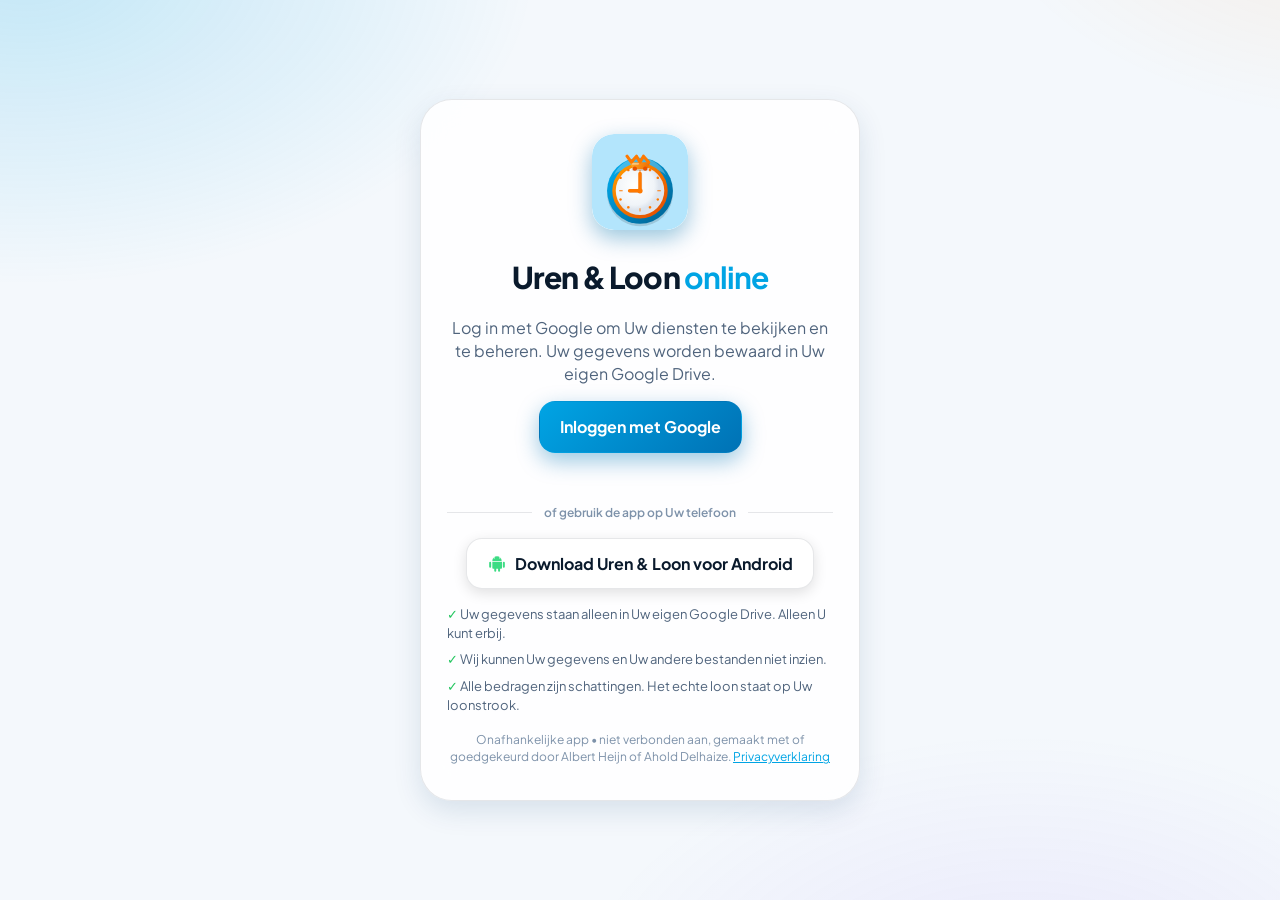
==== commit 75d3a9da: "Add files via upload" ====
--- a/index.html
+++ b/index.html
@@ -37,6 +37,11 @@
       <p class="lead">Log in met Google om Uw diensten te bekijken en te beheren. Uw gegevens worden bewaard in Uw eigen Google Drive.</p>
       <button id="btn-login" class="btn primary" type="button">Inloggen met Google</button>
       <p id="login-msg" class="login-msg" role="alert"></p>
+      <div class="login-or"><span>of gebruik de app op Uw telefoon</span></div>
+      <button id="btn-android" class="btn android" type="button" aria-haspopup="dialog">
+        <svg viewBox="0 0 24 24" width="20" height="20" aria-hidden="true"><path fill="currentColor" d="M17.6 9.5a5.6 5.6 0 0 0-11.2 0zM8.7 6.6a.7.7 0 1 1 0-1.4.7.7 0 0 1 0 1.4zm6.6 0a.7.7 0 1 1 0-1.4.7.7 0 0 1 0 1.4zM6.4 10.4v7.2c0 .8.6 1.4 1.4 1.4h.9v2.4a1.2 1.2 0 0 0 2.4 0V19h2.2v2.4a1.2 1.2 0 0 0 2.4 0V19h.9c.8 0 1.4-.6 1.4-1.4v-7.2zM3.8 10.4a1.2 1.2 0 0 0-1.2 1.2v4.8a1.2 1.2 0 0 0 2.4 0v-4.8a1.2 1.2 0 0 0-1.2-1.2zm16.4 0a1.2 1.2 0 0 0-1.2 1.2v4.8a1.2 1.2 0 0 0 2.4 0v-4.8a1.2 1.2 0 0 0-1.2-1.2z"/></svg>
+        Download Uren &amp; Loon voor Android
+      </button>
       <ul class="login-points">
         <li>Uw gegevens staan alleen in Uw eigen Google Drive. Alleen U kunt erbij.</li>
         <li>Wij kunnen Uw gegevens en Uw andere bestanden niet inzien.</li>
@@ -44,10 +49,15 @@
       </ul>
       <p class="fine">Onafhankelijke app • niet verbonden aan, gemaakt met of goedgekeurd door Albert Heijn of Ahold Delhaize. <a href="privacy.html">Privacyverklaring</a></p>
     </div>
+  </main>
 
-    <!-- Android-app downloaden: bereikbaar zonder in te loggen -->
-    <section id="install" class="login-card install" aria-labelledby="inst-title">
-      <h2 id="inst-title">Android-app installeren</h2>
+  <!-- Android-app downloaden: bereikbaar zonder in te loggen -->
+  <dialog id="install" class="install-dialog" aria-labelledby="inst-title">
+    <form method="dialog" class="inst-head">
+      <h2 id="inst-title">Uren &amp; Loon voor Android</h2>
+      <button class="inst-close" value="close" aria-label="Sluiten">&times;</button>
+    </form>
+    <div id="inst-step1">
       <div class="inst-notice">
         <h3>Belangrijk!</h3>
         <ul>
@@ -58,12 +68,12 @@
         </ul>
       </div>
       <p class="inst-text">Voor feedback of het melden van problemen kunt U contact met mij opnemen via een DM op TikTok. Beschrijf daarbij zo duidelijk mogelijk wat er misgaat, zodat ik het probleem kan onderzoeken en waar mogelijk kan aanpassen.</p>
-      <p class="inst-version" id="inst-version">Uren &amp; Loon versie: 1.1.0</p>
+      <p class="inst-version">Uren &amp; Loon versie: 1.1.0</p>
       <label class="inst-agree"><input id="inst-agree" type="checkbox"><span>Ik heb de bovenstaande informatie gelezen en begrijp dat Uren &amp; Loon zich momenteel in de testfase bevindt en dat er fouten of ontbrekende functies kunnen voorkomen.</span></label>
       <button id="inst-go" class="btn primary" type="button" disabled>Installeren!</button>
-      <div id="inst-box" class="inst-box" hidden aria-live="polite"></div>
-    </section>
-  </main>
+    </div>
+    <div id="inst-step2" hidden></div>
+  </dialog>
 
   <!-- De app -->
   <div id="app" class="app hidden">
--- a/style.css
+++ b/style.css
@@ -1 +1 @@
-@font-face{font-family:Plus Jakarta Sans;font-weight:400;font-display:swap;src:url(fonts/plus-jakarta-sans-latin-400-normal.woff2) format("woff2")}@font-face{font-family:Plus Jakarta Sans;font-weight:500;font-display:swap;src:url(fonts/plus-jakarta-sans-latin-500-normal.woff2) format("woff2")}@font-face{font-family:Plus Jakarta Sans;font-weight:600;font-display:swap;src:url(fonts/plus-jakarta-sans-latin-600-normal.woff2) format("woff2")}@font-face{font-family:Plus Jakarta Sans;font-weight:700;font-display:swap;src:url(fonts/plus-jakarta-sans-latin-700-normal.woff2) format("woff2")}@font-face{font-family:Plus Jakarta Sans;font-weight:800;font-display:swap;src:url(fonts/plus-jakarta-sans-latin-800-normal.woff2) format("woff2")}:root{--blue: #00A4E4;--blue-deep: #0072B5;--blue-light: #6FD3FA;--orange: #FF7900;--orange-soft: #FFA34F;--green: #22C55E;--red: #EF4444;--amber: #F59E0B;--violet: #8B5CF6;--teal: #14B8A6;--radius: 26px;--ease: cubic-bezier(.2, .8, .2, 1);color-scheme:dark;--bg: #040A13;--bg2: #0A1626;--card: rgba(20, 36, 58, .72);--card-solid: #0F1D31;--line: rgba(120, 160, 210, .16);--text: #EAF2FC;--muted: #9DB2CC;--faint: #6F86A3;--shadow: 0 10px 30px rgba(0, 0, 0, .35)}:root[data-theme=light]{color-scheme:light;--bg: #F4F8FC;--bg2: #EAF1F9;--card: rgba(255, 255, 255, .85);--card-solid: #FFFFFF;--line: rgba(10, 26, 44, .1);--text: #0A1A2C;--muted: #50647D;--faint: #7E92AA;--shadow: 0 10px 28px rgba(10, 60, 110, .12)}@media(prefers-color-scheme:light){:root[data-theme=system]{color-scheme:light;--bg: #F4F8FC;--bg2: #EAF1F9;--card: rgba(255, 255, 255, .85);--card-solid: #FFFFFF;--line: rgba(10, 26, 44, .1);--text: #0A1A2C;--muted: #50647D;--faint: #7E92AA;--shadow: 0 10px 28px rgba(10, 60, 110, .12)}}*{box-sizing:border-box;-webkit-tap-highlight-color:transparent}html,body{margin:0;min-height:100%}body{font-family:Plus Jakarta Sans,system-ui,-apple-system,Segoe UI,Roboto,sans-serif;background:var(--bg);color:var(--text);line-height:1.45}.hidden{display:none!important}h1,h2,h3,p{margin:0}button{font:inherit;color:inherit;cursor:pointer;border:0;background:none}input,select,textarea{font:inherit;color:inherit}a{color:var(--blue)}:focus-visible{outline:3px solid var(--orange);outline-offset:2px;border-radius:10px}.logo-mark{display:grid;place-items:center;border-radius:22.9%;box-shadow:0 8px 22px #006eaa66;flex:none}.logo-mark img{width:100%;height:100%;display:block;border-radius:inherit}.logo-mark.small{width:40px;height:40px;border-radius:22.9%;box-shadow:0 4px 12px #006eaa59}.logo-mark.big{width:96px;height:96px;position:relative}.splash .logo-mark.big:after{content:"";position:absolute;inset:-10px;border-radius:50%;border:4px solid transparent;border-top-color:var(--orange);border-right-color:var(--blue-light);animation:spin 2.4s linear infinite}.online{color:var(--blue);font-weight:700}@keyframes spin{to{transform:rotate(360deg)}}.splash,.login{min-height:100vh;min-height:100dvh;display:grid;place-items:center;text-align:center;padding:24px}.splash{position:fixed;inset:0;z-index:100;background:var(--bg);gap:10px;align-content:center;transition:opacity .4s var(--ease),transform .4s var(--ease)}.splash.out{opacity:0;transform:scale(1.04);pointer-events:none}.splash h1{font-size:30px;font-weight:800;letter-spacing:-.03em;margin-top:18px}.splash p{color:var(--muted)}.fine{font-size:12px;color:var(--faint);max-width:420px;margin-inline:auto}.login-card{width:min(440px,100%);background:var(--card);border:1px solid var(--line);border-radius:32px;padding:34px 26px;box-shadow:var(--shadow);backdrop-filter:blur(18px);display:grid;gap:16px;justify-items:center;animation:rise .6s var(--ease) both}.login-card h1{font-size:30px;font-weight:800;letter-spacing:-.03em;margin-top:10px}.lead{color:var(--muted)}.login-msg{min-height:1.4em;color:var(--red);font-size:14px;font-weight:600}.login-msg.info{color:var(--amber)}.login-points{list-style:none;padding:0;margin:0;display:grid;gap:8px;text-align:left;font-size:13px;color:var(--muted)}.login-points li:before{content:"\2713  ";color:var(--green);font-weight:800}.btn{display:inline-flex;align-items:center;justify-content:center;gap:8px;padding:13px 20px;border-radius:16px;font-weight:700;background:var(--card-solid);border:1px solid var(--line);transition:transform .15s var(--ease),filter .15s;min-height:46px}.btn:active{transform:scale(.96)}.btn.primary{background:linear-gradient(135deg,var(--blue),var(--blue-deep));color:#fff;border-color:transparent;box-shadow:0 8px 22px #0072b566}.btn.accent{background:linear-gradient(135deg,var(--orange-soft),var(--orange));color:#fff;border-color:transparent}.btn.danger{color:var(--red);border-color:#ef444466}.btn.small{padding:8px 14px;min-height:36px;font-size:14px;border-radius:12px}.btn[disabled]{opacity:.5;pointer-events:none}.app{max-width:1360px;margin:0 auto;padding:calc(env(safe-area-inset-top) + 18px) clamp(14px,3vw,40px) 140px}.topbar{display:flex;align-items:center;justify-content:space-between;gap:12px;margin-bottom:14px}.greeting{color:var(--muted);font-size:14px;font-weight:600}.title{font-size:28px;font-weight:800;letter-spacing:-.03em}.topbar-right{display:flex;align-items:center;gap:10px}.sync-pill{font-size:12px;font-weight:700;padding:7px 12px;border-radius:999px;background:var(--card);border:1px solid var(--line);color:var(--muted);display:inline-flex;gap:6px;align-items:center}.sync-pill:before{content:"";width:8px;height:8px;border-radius:50%;background:var(--green)}.sync-pill.busy:before{background:var(--amber);animation:pulse 1s infinite}.sync-pill.off:before{background:var(--faint)}.sync-pill.err:before{background:var(--red)}@keyframes pulse{50%{opacity:.3}}.period-bar{display:flex;flex-direction:column;gap:8px;padding:4px 0 12px}.pb-top{display:flex;align-items:center;gap:8px;flex-wrap:wrap}.pb-sep{width:1px;height:22px;background:var(--line);margin-inline:2px}.pb-row{display:flex;align-items:center;gap:6px;min-width:0}.pb-scroll{display:flex;gap:8px;flex:1;min-width:0;overflow-x:auto;padding:4px 4px 10px;scrollbar-width:thin;scrollbar-color:var(--line) transparent;cursor:grab;outline:none;overscroll-behavior-x:contain}.pb-scroll.drag{cursor:grabbing;user-select:none}.pb-scroll::-webkit-scrollbar{height:6px}.pb-scroll::-webkit-scrollbar-thumb{background:var(--line);border-radius:6px}.pb-scroll:focus-visible{box-shadow:0 0 0 2px var(--blue);border-radius:12px}.pb-arrow{flex:none;width:32px;height:32px;border-radius:50%;border:1px solid var(--line);background:var(--card);color:var(--muted);font-size:20px;line-height:1;font-weight:700;display:grid;place-items:center;padding:0 0 2px;transition:opacity .2s,transform .15s var(--ease)}.pb-arrow:disabled{opacity:.3;pointer-events:none}.pb-arrow:active{transform:scale(.92)}.period-bar.pb-fits .pb-arrow{display:none}.chip{flex:none;padding:8px 14px;border-radius:999px;border:1px solid var(--line);background:var(--card);font-size:14px;font-weight:700;color:var(--muted);transition:transform .15s var(--ease),background .2s;white-space:nowrap;position:relative}.chip:active{transform:scale(.95)}.chip.on{background:var(--blue);border-color:var(--blue);color:#fff}.chip.now:after{content:"";position:absolute;top:5px;right:6px;width:6px;height:6px;border-radius:50%;background:var(--orange)}.chip.static{cursor:default}.view{display:grid;gap:14px}.card{background:var(--card);border:1px solid var(--line);border-radius:var(--radius);padding:18px;box-shadow:var(--shadow)}@keyframes rise{0%{opacity:0;transform:translateY(18px) scale(.98)}to{opacity:1;transform:none}}.card h2{font-size:13px;font-weight:800;letter-spacing:.08em;text-transform:uppercase;color:var(--muted);margin-bottom:12px}.muted{color:var(--muted)}.row{display:flex;align-items:center;justify-content:space-between;gap:12px}.stack{display:grid;gap:10px}.hero{color:#fff;border:0;position:relative;overflow:hidden;padding:22px;background:linear-gradient(135deg,#0094d4,#0072b5 55%,#005a94)}.hero:before{content:"";position:absolute;inset:-40%;background:radial-gradient(closest-side,rgba(111,211,250,.45),transparent 70%) 20% 30% / 60% 60% no-repeat,radial-gradient(closest-side,rgba(255,121,0,.35),transparent 70%) 85% 80% / 55% 55% no-repeat;animation:drift 14s ease-in-out infinite alternate}@keyframes drift{to{transform:translate(8%,-6%) rotate(8deg)}}.hero:after{content:"";position:absolute;inset:0;background:linear-gradient(110deg,transparent 35%,rgba(255,255,255,.14) 50%,transparent 65%);background-size:250% 100%;animation:shimmer 5s ease-in-out infinite}@keyframes shimmer{0%{background-position:150% 0}to{background-position:-50% 0}}.hero>*{position:relative;z-index:1}.hero .label{font-size:13px;font-weight:800;letter-spacing:.08em;text-transform:uppercase;opacity:.85}.hero .amount{font-size:clamp(38px,11vw,56px);font-weight:800;letter-spacing:-.04em;line-height:1.05;margin:6px 0 4px;font-variant-numeric:tabular-nums}.hero .note{opacity:.9;font-size:14px}.hero-top{display:flex;justify-content:space-between;gap:12px;align-items:flex-start}.ring{width:78px;height:78px;flex:none;position:relative}.ring svg{width:100%;height:100%;transform:rotate(-90deg)}.ring .track{stroke:#ffffff40}.ring .bar{stroke:#fff;stroke-linecap:round;transition:stroke-dashoffset 1.2s var(--ease)}.ring .txt{position:absolute;inset:0;display:grid;place-items:center;text-align:center;font-weight:800;font-size:20px;line-height:1}.ring .txt small{display:block;font-size:9px;font-weight:700;opacity:.85;letter-spacing:.04em;margin-top:2px}.hero-stats{display:grid;grid-template-columns:repeat(3,1fr);gap:8px;margin-top:18px}.hero-stats div{background:#ffffff29;border-radius:16px;padding:10px 12px}.hero-stats b{display:block;font-size:17px;font-weight:800;font-variant-numeric:tabular-nums}.hero-stats span{font-size:11px;font-weight:700;opacity:.85;text-transform:uppercase;letter-spacing:.06em}.progress{height:10px;border-radius:99px;background:var(--line);overflow:hidden}.progress>i{display:block;height:100%;border-radius:99px;background:linear-gradient(90deg,var(--blue),var(--blue-light));transition:width 1s var(--ease)}.big-num{font-size:26px;font-weight:800;letter-spacing:-.03em;font-variant-numeric:tabular-nums}.pos{color:var(--green)}.neg{color:var(--red)}.balance-bar{position:relative;height:14px;border-radius:99px;background:var(--line);margin:14px 0 6px}.balance-bar .planned{position:absolute;inset:0 auto 0 0;border-radius:99px;background:color-mix(in srgb,var(--blue) 40%,transparent)}.balance-bar .worked{position:absolute;inset:0 auto 0 0;border-radius:99px;background:var(--blue)}.balance-bar .contract{position:absolute;top:-5px;bottom:-5px;width:3px;background:var(--orange);border-radius:2px}.legend{display:flex;flex-wrap:wrap;gap:14px;font-size:12px;color:var(--muted)}.legend i{display:inline-block;width:10px;height:10px;border-radius:3px;margin-right:5px;vertical-align:-1px}.bars{display:flex;align-items:flex-end;gap:4px;height:150px;padding-top:10px}.bars .b{flex:1;min-width:4px;display:flex;flex-direction:column;justify-content:flex-end;align-items:center;height:100%;position:relative}.bars .b i{display:block;width:100%;border-radius:6px 6px 2px 2px;background:linear-gradient(180deg,var(--blue-light),var(--blue));min-height:2px;transform-origin:bottom;transition:filter .2s,transform .2s var(--ease)}.bars .b.sur i{background:linear-gradient(180deg,var(--orange-soft),var(--orange))}@keyframes grow{0%{transform:scaleY(0)}}.bars-axis{display:flex;justify-content:space-between;font-size:11px;color:var(--faint);margin-top:6px}.chart-readout{min-height:1.4em;font-size:14px;font-weight:700;margin-bottom:4px}.tiles{display:grid;grid-template-columns:repeat(2,1fr);gap:12px}.tile{background:var(--card);border:1px solid var(--line);border-radius:22px;padding:14px 16px}.tile span{font-size:11px;font-weight:800;letter-spacing:.08em;text-transform:uppercase;color:var(--muted)}.tile b{display:block;font-size:22px;font-weight:800;letter-spacing:-.03em;margin-top:4px;font-variant-numeric:tabular-nums}.tile small{color:var(--faint);font-size:12px}.disclaimer{text-align:center;font-size:12px;color:var(--faint);padding:4px 12px}.empty{text-align:center;padding:34px 20px;display:grid;gap:12px;justify-items:center}.empty h2{text-transform:none;letter-spacing:-.02em;font-size:20px;color:var(--text);margin:0}.week-head{display:flex;justify-content:space-between;font-size:13px;font-weight:800;color:var(--muted);letter-spacing:.04em;text-transform:uppercase;padding:8px 4px 0}.shift{display:grid;grid-template-columns:56px 1fr auto;gap:14px;align-items:center;padding:14px;border-radius:22px;background:var(--card);border:1px solid var(--line);text-align:left;width:100%;transition:transform .2s var(--ease),border-color .2s,box-shadow .2s}.shift:active{transform:scale(.98)}.date-block{width:56px;height:62px;border-radius:16px;display:grid;place-items:center;align-content:center;color:#fff;font-weight:800;line-height:1.1}.date-block small{font-size:11px;opacity:.9;text-transform:uppercase;letter-spacing:.06em}.date-block b{font-size:22px}.shift .times{font-weight:800;font-size:16px}.shift .sub{font-size:13px;color:var(--muted)}.shift .money{text-align:right;font-weight:800;font-size:17px;font-variant-numeric:tabular-nums}.shift .money small{display:block;font-size:12px;font-weight:600;color:var(--orange)}.seg{display:flex;height:6px;border-radius:99px;overflow:hidden;margin-top:8px;gap:1px}.seg i{display:block;height:100%}.pills{display:flex;flex-wrap:wrap;gap:6px;margin-top:8px}.pill{font-size:11px;font-weight:800;padding:3px 9px;border-radius:99px;background:var(--line);color:var(--muted)}.pill.o{background:#ff790029;color:var(--orange)}.pill.b{background:#00a4e429;color:var(--blue)}.pill.y{background:#f59e0b2e;color:var(--amber)}.shift-wrap{display:grid;gap:6px}.shift-actions{display:flex;gap:8px;justify-content:flex-end}.sum-row{display:grid;grid-template-columns:repeat(3,1fr);gap:8px;text-align:center}.sum-row b{display:block;font-size:19px;font-weight:800;font-variant-numeric:tabular-nums}.sum-row span{font-size:11px;font-weight:700;color:var(--muted);text-transform:uppercase;letter-spacing:.06em}.filters{display:flex;gap:8px;overflow-x:auto;scrollbar-width:none;padding-bottom:2px}.filters::-webkit-scrollbar{display:none}.nav{position:fixed;left:0;right:0;bottom:calc(env(safe-area-inset-bottom) + 16px);display:flex;justify-content:center;align-items:center;gap:12px;z-index:20;pointer-events:none;transition:transform .35s var(--ease),opacity .3s}.nav.away{transform:translateY(140%);opacity:0}.nav>*{pointer-events:auto}.nav-pill{position:relative;display:flex;padding:6px;border-radius:999px;background:var(--card-solid);border:1px solid var(--line);box-shadow:var(--shadow)}.nav-pill button{position:relative;z-index:1;display:flex;flex-direction:column;align-items:center;gap:2px;padding:8px 16px;min-width:84px;border-radius:999px;color:var(--muted);font-size:11px;font-weight:700;transition:color .25s}.nav-pill button svg{width:22px;height:22px;fill:currentColor}.nav-pill button.on{color:#fff}.nav-indicator{position:absolute;top:6px;bottom:6px;left:6px;border-radius:999px;background:linear-gradient(135deg,var(--blue),var(--blue-deep));transition:transform .4s var(--ease),width .4s var(--ease)}.fab{width:58px;height:58px;border-radius:50%;background:linear-gradient(135deg,var(--orange-soft),var(--orange));box-shadow:0 10px 24px #ff790073;display:grid;place-items:center;transition:transform .15s var(--ease)}.fab:active{transform:scale(.92) rotate(90deg)}.fab svg{width:28px;height:28px;fill:#fff}.overlay{position:fixed;inset:0;z-index:50;background:#02081099;backdrop-filter:blur(6px);display:grid;align-items:end;animation:fade .25s both}.overlay.center{align-items:center;padding:20px}@keyframes fade{0%{opacity:0}}.sheet{background:var(--bg2);width:min(680px,100%);margin:0 auto;max-height:94dvh;overflow:auto;border-radius:30px 30px 0 0;padding:20px 18px calc(env(safe-area-inset-bottom) + 24px);border:1px solid var(--line);animation:slide .4s var(--ease) both;overscroll-behavior:contain}.sheet.full{min-height:94dvh}@keyframes slide{0%{transform:translateY(40px);opacity:0}}.dialog{background:var(--card-solid);width:min(400px,100%);margin:0 auto;border-radius:26px;padding:22px;border:1px solid var(--line);animation:pop .3s var(--ease) both;display:grid;gap:12px}@keyframes pop{0%{transform:scale(.92);opacity:0}}.dialog h3{font-size:19px;font-weight:800;letter-spacing:-.02em}.dialog .actions{display:flex;gap:10px;justify-content:flex-end;flex-wrap:wrap;margin-top:6px}.sheet-head{display:flex;align-items:center;justify-content:space-between;margin-bottom:14px;gap:10px}.sheet-head h2{font-size:22px;font-weight:800;letter-spacing:-.03em;text-transform:none;color:var(--text);margin:0}.icon-btn{width:42px;height:42px;border-radius:14px;background:var(--card);border:1px solid var(--line);display:grid;place-items:center;font-size:20px}.field{display:grid;gap:6px}.field>label,.label{font-size:12px;font-weight:800;letter-spacing:.06em;text-transform:uppercase;color:var(--muted)}.input,select.input,textarea.input{width:100%;padding:12px 14px;border-radius:14px;background:var(--card-solid);border:1px solid var(--line);min-height:46px}textarea.input{min-height:80px;resize:vertical}.grid2{display:grid;grid-template-columns:1fr 1fr;gap:12px}.section{display:grid;gap:12px;padding:16px;border-radius:22px;background:var(--card);border:1px solid var(--line);margin-bottom:12px}.task-chip{display:inline-flex;align-items:center;gap:8px;padding:9px 14px;border-radius:999px;border:2px solid var(--c);color:var(--c);font-weight:800;font-size:14px;background:transparent;transition:background .2s,color .2s,transform .15s}.task-chip.on{background:var(--c);color:#fff}.task-chip:active{transform:scale(.94)}.chips{display:flex;flex-wrap:wrap;gap:8px}.warn{padding:10px 14px;border-radius:14px;font-size:13px;font-weight:600;background:#f59e0b26;color:var(--amber)}.warn.bad{background:#ef444424;color:var(--red)}.switch{display:flex;align-items:center;justify-content:space-between;gap:12px}.switch input{appearance:none;width:50px;height:30px;border-radius:99px;background:var(--line);position:relative;transition:background .2s;flex:none;cursor:pointer}.switch input:after{content:"";position:absolute;top:3px;left:3px;width:24px;height:24px;border-radius:50%;background:#fff;transition:transform .25s var(--ease);box-shadow:0 2px 6px #0000004d}.switch input:checked{background:var(--blue)}.switch input:checked:after{transform:translate(20px)}.switch input:disabled{opacity:.6}.break-row{display:grid;grid-template-columns:1fr 1fr auto auto;gap:8px;align-items:end}.formbar{position:sticky;bottom:calc(-1*env(safe-area-inset-bottom) - 24px);margin:0 -18px;padding:14px 18px calc(env(safe-area-inset-bottom) + 14px);background:var(--bg2);border-top:1px solid var(--line);display:flex;align-items:center;justify-content:space-between;gap:12px}.formbar .est b{font-size:22px;font-weight:800;letter-spacing:-.03em;font-variant-numeric:tabular-nums}.formbar .est span{display:block;font-size:11px;color:var(--muted);font-weight:700;text-transform:uppercase;letter-spacing:.06em}.kv{display:flex;justify-content:space-between;gap:12px;padding:9px 0;border-bottom:1px solid var(--line);font-size:14px}.kv:last-child{border-bottom:0}.kv span:first-child{color:var(--muted)}.kv b{text-align:right;font-variant-numeric:tabular-nums}.timeline{display:grid;gap:8px}.tl-item{display:flex;gap:10px;align-items:center;font-size:14px}.tl-item i{width:12px;height:12px;border-radius:4px;flex:none}.snackbar{position:fixed;left:50%;bottom:calc(env(safe-area-inset-bottom) + 100px);transform:translate(-50%,30px);background:#1d2a3d;color:#fff;padding:12px 16px;border-radius:16px;box-shadow:var(--shadow);display:flex;align-items:center;gap:14px;opacity:0;pointer-events:none;transition:.3s var(--ease);z-index:70;font-weight:600;font-size:14px;max-width:calc(100% - 32px)}.snackbar.show{opacity:1;transform:translate(-50%);pointer-events:auto}.snackbar button{color:var(--orange-soft);font-weight:800}@media(prefers-reduced-motion:reduce){*,*:before,*:after{animation-duration:.01ms!important;animation-iteration-count:1!important;transition-duration:.01ms!important}}.actions{display:flex;gap:10px;flex-wrap:wrap}.dialog p{white-space:pre-line}details summary{list-style-position:inside}.legal{max-width:720px;margin:0 auto;padding:32px 18px 60px}.legal h1{font-size:30px;font-weight:800;letter-spacing:-.03em;margin-bottom:8px}.legal h2{font-size:18px;font-weight:800;margin:26px 0 8px}.legal p,.legal li{color:var(--muted)}.legal ul{padding-left:20px;display:grid;gap:6px}.hero .label{color:#fff}.bars{justify-content:center}.bars .b{flex:1 1 0;max-width:34px}.field,.section,.section>*{min-width:0}.input{min-width:0}.break-row{grid-template-columns:minmax(0,1fr) minmax(0,1fr) auto auto}.sheet{overflow-x:hidden}.section .row{flex-wrap:wrap}.rate-row{display:grid;grid-template-columns:minmax(0,1fr) minmax(0,1fr) auto;gap:8px;align-items:end}.rate-row .field:nth-child(3){grid-column:1 / 3;grid-row:2}.rate-row .icon-btn{grid-column:3;grid-row:1}.dot{width:22px;height:22px;border-radius:50%;border:2px solid var(--line);flex:none}.kv.strong{font-weight:800}.kv.strong b,.kv.strong span{color:var(--text)}.kv{flex-wrap:wrap;align-items:center}:root{--sidebar: 252px}html{scroll-behavior:smooth}body{position:relative}body:before{content:"";position:fixed;inset:-25%;z-index:-1;pointer-events:none;will-change:transform;background:radial-gradient(38% 34% at 18% 14%,rgba(0,164,228,.2),transparent 70%),radial-gradient(30% 28% at 88% 6%,rgba(255,121,0,.11),transparent 70%),radial-gradient(34% 30% at 70% 92%,rgba(139,92,246,.1),transparent 70%);animation:bgdrift 46s ease-in-out infinite alternate}@keyframes bgdrift{0%{transform:translateZ(0) scale(1)}to{transform:translate3d(3%,2.5%,0) scale(1.08)}}.view{display:grid;gap:clamp(12px,1.4vw,20px);grid-template-columns:minmax(0,1fr);grid-auto-flow:dense;align-items:stretch}.view>*{min-width:0}#live-card{display:contents}.week-head{padding-top:14px}.tiles{gap:clamp(10px,1.2vw,16px)}.nav-brand,.nav-foot{display:none}.nav-pill button svg{transition:transform .3s var(--ease)}.nav-pill button.on svg{animation:navpop .5s var(--ease)}@keyframes navpop{0%{transform:scale(.7) rotate(-12deg)}60%{transform:scale(1.18) rotate(4deg)}to{transform:none}}@keyframes rise{0%{opacity:0;transform:translateY(18px) scale(.98)}}@keyframes viewR{0%{opacity:0;transform:translate(28px)}}@keyframes viewL{0%{opacity:0;transform:translate(-28px)}}@keyframes ringdraw{0%{stroke-dashoffset:var(--circ)}}@keyframes growx{0%{transform:scaleX(0)}}@keyframes growy{0%{transform:scaleY(0)}}@keyframes removeOut{to{opacity:0;transform:translate(-36px) scale(.94)}}@keyframes starpop{0%{transform:scale(.4) rotate(-20deg)}55%{transform:scale(1.35) rotate(8deg)}to{transform:none}}@keyframes sheetOut{to{opacity:0;transform:translateY(24px) scale(.98)}}@keyframes fadeOut{to{opacity:0}}@keyframes popOut{to{opacity:0;transform:scale(.94)}}.view.enter-r{animation:viewR .38s var(--ease)}.view.enter-l{animation:viewL .38s var(--ease)}.view.animate .card,.view.animate .tile,.view.animate .shift-wrap,.view.animate .week-head,.view.animate .filters{animation:rise .6s var(--ease) backwards;animation-delay:calc(var(--i, 0) * 60ms)}.view.animate .tile{animation-delay:calc(var(--i, 0) * 60ms + .12s)}.view.animate .ring .bar{animation:ringdraw 1.4s var(--ease) .25s backwards}.ring .bar{stroke-dashoffset:var(--off, 0)}.view.animate .progress>i,.view.animate .balance-bar .planned,.view.animate .balance-bar .worked{transform-origin:left;animation:growx 1.1s var(--ease) .3s backwards}.view.animate .bars .b i{animation:growy .9s var(--ease) backwards}.view.animate .seg i{transform-origin:left;animation:growx .8s var(--ease) .2s backwards}.shift-wrap.removing{animation:removeOut .28s var(--ease) forwards;pointer-events:none}.pill.pop{animation:starpop .55s var(--ease)}.overlay.closing{pointer-events:none;animation:fadeOut .2s ease forwards}.overlay.closing .sheet{animation:sheetOut .2s ease forwards}.overlay.closing .dialog{animation:popOut .2s ease forwards}.sync-pill.busy:before{animation:pulse 1s infinite}.confetti{position:fixed;inset:0;pointer-events:none;z-index:90;overflow:hidden}.confetti i{position:absolute;width:9px;height:14px;border-radius:2px;will-change:transform,opacity}@media(hover:hover){.card,.tile,.shift{transition:transform .25s var(--ease),box-shadow .25s,border-color .25s}.card:not(.hero):not(.empty):hover,.tile:hover{transform:translateY(-3px);border-color:color-mix(in srgb,var(--blue) 45%,var(--line));box-shadow:0 18px 40px #00468c38}.shift:hover{transform:translateY(-2px);border-color:color-mix(in srgb,var(--blue) 45%,var(--line));box-shadow:0 12px 28px #00468c33}.chip:hover{transform:translateY(-1px);border-color:var(--blue)}.btn:hover{filter:brightness(1.08)}.bars .b:hover i{filter:brightness(1.15) saturate(1.2);transform:scaleY(1.04)}.nav-pill button:not(.on):hover{color:var(--text)}.fab:hover{transform:scale(1.06)}.icon-btn:hover{border-color:var(--blue)}}.hero .glow{position:absolute;inset:0;z-index:1;pointer-events:none;opacity:0;transition:opacity .3s;background:radial-gradient(320px circle at var(--mx, 70%) var(--my, 0%),rgba(255,255,255,.24),transparent 60%)}.hero:hover .glow{opacity:1}.hero>.glow{position:absolute}@media(min-width:700px){.view.v-dash,.view.v-shifts{grid-template-columns:repeat(2,minmax(0,1fr))}.span-all{grid-column:1 / -1}.span-2{grid-column:span 2}.tiles{grid-template-columns:repeat(4,minmax(0,1fr))}.hero{padding:28px 30px}.hero .amount{font-size:clamp(46px,6vw,76px)}.hero-stats{margin-top:24px}.hero-stats b{font-size:22px}.ring{width:96px;height:96px}.ring .txt{font-size:26px}.topbar{margin-bottom:20px}.title{font-size:clamp(30px,3vw,40px)}.card{padding:22px}.overlay{align-items:center;padding:24px}.sheet{border-radius:28px;max-height:min(92dvh,920px);padding-bottom:24px}.sheet.full{min-height:0}.sheet.wide{width:min(940px,100%)}.formbar{bottom:-24px;margin:0 -18px -24px;border-radius:0 0 28px 28px}#form-body{display:grid;grid-template-columns:repeat(2,minmax(0,1fr));gap:0 16px;align-items:start}#form-body>#f-suggest{grid-column:1 / -1}#form-body>#f-suggest:empty{display:none}}@media(min-width:1024px){.app{margin-left:var(--sidebar);max-width:none;padding-bottom:60px;padding-top:28px}.app>.topbar,.app>.period-bar,.app>.view{max-width:1280px;margin-inline:auto}.nav{position:fixed;inset:0 auto 0 0;width:var(--sidebar);flex-direction:column;align-items:stretch;justify-content:flex-start;gap:16px;padding:26px 16px 20px;background:color-mix(in srgb,var(--bg2) 94%,transparent);border-right:1px solid var(--line);pointer-events:auto;transform:none!important;opacity:1!important}.nav-brand{display:flex;align-items:center;gap:12px;padding:0 8px 14px}.nav-brand b{display:block;font-size:17px;font-weight:800;letter-spacing:-.02em}.nav-brand small{color:var(--muted);font-size:12px}.nav-pill{flex-direction:column;border-radius:22px;padding:6px;box-shadow:none;background:transparent;border:0;gap:2px}.nav-pill button{flex-direction:row;justify-content:flex-start;gap:14px;min-width:0;padding:13px 16px;font-size:15px;border-radius:16px}.nav-indicator{inset:6px 6px auto;width:auto;border-radius:16px}.fab{display:flex;align-items:center;justify-content:center;width:100%;height:52px;border-radius:18px;gap:10px;color:#fff;font-weight:800;font-size:15px;margin-top:4px}.fab:after{content:"Nieuwe dienst"}.fab svg{width:24px;height:24px}.nav-foot{display:block;margin-top:auto;padding:0 10px;font-size:11.5px;line-height:1.5;color:var(--faint)}.view.v-set{display:block;column-count:2;column-gap:20px}.view.v-set>*{break-inside:avoid;margin-bottom:20px}.snackbar{left:calc(50% + var(--sidebar) / 2);bottom:32px}}@media(min-width:1180px){.view.v-dash,.view.v-shifts{grid-template-columns:repeat(3,minmax(0,1fr))}}@media(min-width:1700px){.app>.topbar,.app>.period-bar,.app>.view{max-width:1480px}.view.v-set{column-count:3}}@media(max-height:520px)and (orientation:landscape){.nav{bottom:8px}.app{padding-bottom:96px}}.shift-wrap{content-visibility:auto;contain-intrinsic-size:auto 150px}@media(prefers-reduced-motion:reduce){body:before{animation:none}html{scroll-behavior:auto}}.card .row{flex-wrap:wrap;row-gap:6px}.big-num{white-space:nowrap}.card h2{overflow-wrap:anywhere}.bars .b{padding:0;border:0;background:none}.card .row>div:last-child:not(:only-child){margin-left:auto}.onb-ov{align-items:stretch;padding:0;background:#020810b8}.onb{background:var(--bg2);width:min(660px,100%);height:100dvh;margin:0 auto;display:flex;flex-direction:column;overflow:hidden;position:relative;border:1px solid var(--line);animation:slide .45s var(--ease) both}.overlay.closing .onb{animation:sheetOut .2s ease forwards}@media(min-width:700px){.onb-ov{align-items:center;padding:24px}.onb{height:min(780px,92dvh);border-radius:30px}}.onb-head{display:flex;align-items:center;justify-content:space-between;gap:12px;padding:calc(env(safe-area-inset-top) + 16px) 18px 6px}.onb-dots{display:flex;gap:6px}.onb-dots i{width:8px;height:8px;border-radius:99px;background:var(--line);transition:width .35s var(--ease),background .35s}.onb-dots i.on{width:26px;background:var(--blue)}.onb-dots i.done{background:color-mix(in srgb,var(--blue) 55%,transparent)}.onb-body{flex:1;overflow:auto;padding:12px 24px 24px;overscroll-behavior:contain}.onb-page{display:grid;gap:16px;align-content:start;animation:viewR .45s var(--ease)}.onb-page.back{animation:viewL .45s var(--ease)}.onb-page h2{font-size:clamp(26px,5vw,34px);font-weight:800;letter-spacing:-.03em;line-height:1.1;margin:0;text-transform:none;color:var(--text)}.onb-page .lead{font-size:16px}.onb-hero{display:grid;place-items:center;padding:18px 0 6px}.onb-foot{display:flex;justify-content:space-between;gap:12px;padding:14px 18px calc(env(safe-area-inset-bottom) + 16px);border-top:1px solid var(--line)}.onb-foot .btn.primary{flex:1;max-width:340px;margin-left:auto}.onb-points{list-style:none;padding:0;margin:0;display:grid;gap:10px}.onb-points li{display:grid;gap:2px;padding:14px 16px;border-radius:18px;background:var(--card);border:1px solid var(--line)}.onb-points li span{color:var(--muted);font-size:14px}.onb-sum{cursor:pointer;font-weight:700;color:var(--blue);font-size:14px}.linklike{color:var(--blue);font-weight:700;font-size:14px;text-decoration:underline;justify-self:start;padding:4px 0}.onb-steps{list-style:none;padding:0;margin:0;display:grid;gap:8px;counter-reset:s}.onb-steps li{display:grid;gap:2px;padding:12px 14px 12px 50px;border-radius:16px;border:1px solid var(--line);background:var(--card);position:relative;counter-increment:s;transition:border-color .3s,background .3s}.onb-steps li:before{content:counter(s);position:absolute;left:14px;top:12px;width:26px;height:26px;border-radius:50%;display:grid;place-items:center;font-weight:800;font-size:13px;background:var(--line)}.onb-steps li.ok{border-color:color-mix(in srgb,var(--green) 55%,var(--line))}.onb-steps li.ok:before{content:"\2713";background:var(--green);color:#fff}.onb-steps li span{color:var(--muted);font-size:13px}.onb-demo{padding:4px 0;min-height:150px;display:grid;align-content:center}.onb-gone{display:flex;justify-content:space-between;align-items:center;gap:12px;padding:18px;border-radius:18px;border:1px dashed var(--line);color:var(--muted);animation:rise .4s var(--ease) backwards}.btn.pulse{animation:pulsering 1.6s ease-out infinite}@keyframes pulsering{0%{box-shadow:0 0 color-mix(in srgb,var(--orange) 60%,transparent)}70%{box-shadow:0 0 0 12px transparent}to{box-shadow:0 0 0 0 transparent}}.onb-check{width:64px;height:64px;justify-self:start}.onb-check.big{width:96px;height:96px;justify-self:center}.onb-check svg{width:100%;height:100%}.onb-check circle{fill:none;stroke:var(--green);stroke-width:3;stroke-dasharray:145;stroke-dashoffset:145;animation:draw .7s var(--ease) .1s forwards}.onb-check path{fill:none;stroke:var(--green);stroke-width:4;stroke-linecap:round;stroke-linejoin:round;stroke-dasharray:40;stroke-dashoffset:40;animation:draw .5s var(--ease) .6s forwards}@keyframes draw{to{stroke-dashoffset:0}}@media(prefers-reduced-motion:reduce){.btn.pulse{animation:none}.onb-check circle,.onb-check path{animation:none;stroke-dashoffset:0}}.onb-page .fine{margin:0;max-width:none;text-align:left}.chip.year{padding:8px 16px;font-weight:800;letter-spacing:.02em}.chip.year.sel{border-color:var(--blue);color:var(--blue);background:var(--card)}.login{align-content:center;gap:18px}.install{text-align:left;justify-items:stretch;gap:14px;margin-bottom:8px}.install h2{font-size:22px;font-weight:800;letter-spacing:-.02em;text-align:center}.inst-notice{border-left:4px solid var(--orange);background:#ff790014;border-radius:6px 14px 14px 6px;padding:12px 14px}.inst-notice h3{font-size:17px;font-weight:800;margin-bottom:6px}.inst-notice ul{margin:0;padding-left:18px;display:grid;gap:7px;font-size:14px;color:var(--muted)}.inst-text{font-size:14px;color:var(--muted)}.inst-version{text-align:center;font-size:13px;font-weight:700;color:var(--muted);background:#78a0d21a;border-radius:12px;padding:9px}.inst-agree{display:flex;gap:12px;align-items:flex-start;font-size:14px;color:var(--text);background:#78a0d214;border:1px solid var(--line);border-radius:14px;padding:12px 14px;cursor:pointer}.inst-agree input{width:20px;height:20px;flex:none;margin-top:1px;accent-color:var(--blue);cursor:pointer}.inst-box{display:grid;gap:10px;border:1px solid var(--blue);border-radius:18px;padding:16px;animation:rise .45s var(--ease) both}.inst-box[hidden]{display:none}.inst-box h3{font-size:18px;font-weight:800}.inst-dl{text-decoration:none}.inst-meta{font-size:12px;color:var(--faint)}.inst-label{font-size:14px;font-weight:700;margin-top:4px}.inst-pass{display:flex;gap:8px;align-items:center;background:#78a0d21a;border:1px solid var(--line);border-radius:12px;padding:8px 8px 8px 12px}.inst-pass code{flex:1;min-width:0;font-family:ui-monospace,SFMono-Regular,Menlo,Consolas,monospace;font-size:15px;font-weight:700;word-break:break-word;user-select:all}.inst-steps{margin:4px 0 0;padding-left:20px;display:grid;gap:6px;font-size:13px;color:var(--muted)}
+@font-face{font-family:Plus Jakarta Sans;font-weight:400;font-display:swap;src:url(fonts/plus-jakarta-sans-latin-400-normal.woff2) format("woff2")}@font-face{font-family:Plus Jakarta Sans;font-weight:500;font-display:swap;src:url(fonts/plus-jakarta-sans-latin-500-normal.woff2) format("woff2")}@font-face{font-family:Plus Jakarta Sans;font-weight:600;font-display:swap;src:url(fonts/plus-jakarta-sans-latin-600-normal.woff2) format("woff2")}@font-face{font-family:Plus Jakarta Sans;font-weight:700;font-display:swap;src:url(fonts/plus-jakarta-sans-latin-700-normal.woff2) format("woff2")}@font-face{font-family:Plus Jakarta Sans;font-weight:800;font-display:swap;src:url(fonts/plus-jakarta-sans-latin-800-normal.woff2) format("woff2")}:root{--blue: #00A4E4;--blue-deep: #0072B5;--blue-light: #6FD3FA;--orange: #FF7900;--orange-soft: #FFA34F;--green: #22C55E;--red: #EF4444;--amber: #F59E0B;--violet: #8B5CF6;--teal: #14B8A6;--radius: 26px;--ease: cubic-bezier(.2, .8, .2, 1);color-scheme:dark;--bg: #040A13;--bg2: #0A1626;--card: rgba(20, 36, 58, .72);--card-solid: #0F1D31;--line: rgba(120, 160, 210, .16);--text: #EAF2FC;--muted: #9DB2CC;--faint: #6F86A3;--shadow: 0 10px 30px rgba(0, 0, 0, .35)}:root[data-theme=light]{color-scheme:light;--bg: #F4F8FC;--bg2: #EAF1F9;--card: rgba(255, 255, 255, .85);--card-solid: #FFFFFF;--line: rgba(10, 26, 44, .1);--text: #0A1A2C;--muted: #50647D;--faint: #7E92AA;--shadow: 0 10px 28px rgba(10, 60, 110, .12)}@media(prefers-color-scheme:light){:root[data-theme=system]{color-scheme:light;--bg: #F4F8FC;--bg2: #EAF1F9;--card: rgba(255, 255, 255, .85);--card-solid: #FFFFFF;--line: rgba(10, 26, 44, .1);--text: #0A1A2C;--muted: #50647D;--faint: #7E92AA;--shadow: 0 10px 28px rgba(10, 60, 110, .12)}}*{box-sizing:border-box;-webkit-tap-highlight-color:transparent}html,body{margin:0;min-height:100%}body{font-family:Plus Jakarta Sans,system-ui,-apple-system,Segoe UI,Roboto,sans-serif;background:var(--bg);color:var(--text);line-height:1.45}.hidden{display:none!important}h1,h2,h3,p{margin:0}button{font:inherit;color:inherit;cursor:pointer;border:0;background:none}input,select,textarea{font:inherit;color:inherit}a{color:var(--blue)}:focus-visible{outline:3px solid var(--orange);outline-offset:2px;border-radius:10px}.logo-mark{display:grid;place-items:center;border-radius:22.9%;box-shadow:0 8px 22px #006eaa66;flex:none}.logo-mark img{width:100%;height:100%;display:block;border-radius:inherit}.logo-mark.small{width:40px;height:40px;border-radius:22.9%;box-shadow:0 4px 12px #006eaa59}.logo-mark.big{width:96px;height:96px;position:relative}.splash .logo-mark.big:after{content:"";position:absolute;inset:-10px;border-radius:50%;border:4px solid transparent;border-top-color:var(--orange);border-right-color:var(--blue-light);animation:spin 2.4s linear infinite}.online{color:var(--blue);font-weight:700}@keyframes spin{to{transform:rotate(360deg)}}.splash,.login{min-height:100vh;min-height:100dvh;display:grid;place-items:center;text-align:center;padding:24px}.splash{position:fixed;inset:0;z-index:100;background:var(--bg);gap:10px;align-content:center;transition:opacity .4s var(--ease),transform .4s var(--ease)}.splash.out{opacity:0;transform:scale(1.04);pointer-events:none}.splash h1{font-size:30px;font-weight:800;letter-spacing:-.03em;margin-top:18px}.splash p{color:var(--muted)}.fine{font-size:12px;color:var(--faint);max-width:420px;margin-inline:auto}.login-card{width:min(440px,100%);background:var(--card);border:1px solid var(--line);border-radius:32px;padding:34px 26px;box-shadow:var(--shadow);backdrop-filter:blur(18px);display:grid;gap:16px;justify-items:center;animation:rise .6s var(--ease) both}.login-card h1{font-size:30px;font-weight:800;letter-spacing:-.03em;margin-top:10px}.lead{color:var(--muted)}.login-msg{min-height:1.4em;color:var(--red);font-size:14px;font-weight:600}.login-msg.info{color:var(--amber)}.login-points{list-style:none;padding:0;margin:0;display:grid;gap:8px;text-align:left;font-size:13px;color:var(--muted)}.login-points li:before{content:"\2713  ";color:var(--green);font-weight:800}.btn{display:inline-flex;align-items:center;justify-content:center;gap:8px;padding:13px 20px;border-radius:16px;font-weight:700;background:var(--card-solid);border:1px solid var(--line);transition:transform .15s var(--ease),filter .15s;min-height:46px}.btn:active{transform:scale(.96)}.btn.primary{background:linear-gradient(135deg,var(--blue),var(--blue-deep));color:#fff;border-color:transparent;box-shadow:0 8px 22px #0072b566}.btn.accent{background:linear-gradient(135deg,var(--orange-soft),var(--orange));color:#fff;border-color:transparent}.btn.danger{color:var(--red);border-color:#ef444466}.btn.small{padding:8px 14px;min-height:36px;font-size:14px;border-radius:12px}.btn[disabled]{opacity:.5;pointer-events:none}.app{max-width:1360px;margin:0 auto;padding:calc(env(safe-area-inset-top) + 18px) clamp(14px,3vw,40px) 140px}.topbar{display:flex;align-items:center;justify-content:space-between;gap:12px;margin-bottom:14px}.greeting{color:var(--muted);font-size:14px;font-weight:600}.title{font-size:28px;font-weight:800;letter-spacing:-.03em}.topbar-right{display:flex;align-items:center;gap:10px}.sync-pill{font-size:12px;font-weight:700;padding:7px 12px;border-radius:999px;background:var(--card);border:1px solid var(--line);color:var(--muted);display:inline-flex;gap:6px;align-items:center}.sync-pill:before{content:"";width:8px;height:8px;border-radius:50%;background:var(--green)}.sync-pill.busy:before{background:var(--amber);animation:pulse 1s infinite}.sync-pill.off:before{background:var(--faint)}.sync-pill.err:before{background:var(--red)}@keyframes pulse{50%{opacity:.3}}.period-bar{display:flex;flex-direction:column;gap:8px;padding:4px 0 12px}.pb-top{display:flex;align-items:center;gap:8px;flex-wrap:wrap}.pb-sep{width:1px;height:22px;background:var(--line);margin-inline:2px}.pb-row{display:flex;align-items:center;gap:6px;min-width:0}.pb-scroll{display:flex;gap:8px;flex:1;min-width:0;overflow-x:auto;padding:4px 4px 10px;scrollbar-width:thin;scrollbar-color:var(--line) transparent;cursor:grab;outline:none;overscroll-behavior-x:contain}.pb-scroll.drag{cursor:grabbing;user-select:none}.pb-scroll::-webkit-scrollbar{height:6px}.pb-scroll::-webkit-scrollbar-thumb{background:var(--line);border-radius:6px}.pb-scroll:focus-visible{box-shadow:0 0 0 2px var(--blue);border-radius:12px}.pb-arrow{flex:none;width:32px;height:32px;border-radius:50%;border:1px solid var(--line);background:var(--card);color:var(--muted);font-size:20px;line-height:1;font-weight:700;display:grid;place-items:center;padding:0 0 2px;transition:opacity .2s,transform .15s var(--ease)}.pb-arrow:disabled{opacity:.3;pointer-events:none}.pb-arrow:active{transform:scale(.92)}.period-bar.pb-fits .pb-arrow{display:none}.chip{flex:none;padding:8px 14px;border-radius:999px;border:1px solid var(--line);background:var(--card);font-size:14px;font-weight:700;color:var(--muted);transition:transform .15s var(--ease),background .2s;white-space:nowrap;position:relative}.chip:active{transform:scale(.95)}.chip.on{background:var(--blue);border-color:var(--blue);color:#fff}.chip.now:after{content:"";position:absolute;top:5px;right:6px;width:6px;height:6px;border-radius:50%;background:var(--orange)}.chip.static{cursor:default}.view{display:grid;gap:14px}.card{background:var(--card);border:1px solid var(--line);border-radius:var(--radius);padding:18px;box-shadow:var(--shadow)}@keyframes rise{0%{opacity:0;transform:translateY(18px) scale(.98)}to{opacity:1;transform:none}}.card h2{font-size:13px;font-weight:800;letter-spacing:.08em;text-transform:uppercase;color:var(--muted);margin-bottom:12px}.muted{color:var(--muted)}.row{display:flex;align-items:center;justify-content:space-between;gap:12px}.stack{display:grid;gap:10px}.hero{color:#fff;border:0;position:relative;overflow:hidden;padding:22px;background:linear-gradient(135deg,#0094d4,#0072b5 55%,#005a94)}.hero:before{content:"";position:absolute;inset:-40%;background:radial-gradient(closest-side,rgba(111,211,250,.45),transparent 70%) 20% 30% / 60% 60% no-repeat,radial-gradient(closest-side,rgba(255,121,0,.35),transparent 70%) 85% 80% / 55% 55% no-repeat;animation:drift 14s ease-in-out infinite alternate}@keyframes drift{to{transform:translate(8%,-6%) rotate(8deg)}}.hero:after{content:"";position:absolute;inset:0;background:linear-gradient(110deg,transparent 35%,rgba(255,255,255,.14) 50%,transparent 65%);background-size:250% 100%;animation:shimmer 5s ease-in-out infinite}@keyframes shimmer{0%{background-position:150% 0}to{background-position:-50% 0}}.hero>*{position:relative;z-index:1}.hero .label{font-size:13px;font-weight:800;letter-spacing:.08em;text-transform:uppercase;opacity:.85}.hero .amount{font-size:clamp(38px,11vw,56px);font-weight:800;letter-spacing:-.04em;line-height:1.05;margin:6px 0 4px;font-variant-numeric:tabular-nums}.hero .note{opacity:.9;font-size:14px}.hero-top{display:flex;justify-content:space-between;gap:12px;align-items:flex-start}.ring{width:78px;height:78px;flex:none;position:relative}.ring svg{width:100%;height:100%;transform:rotate(-90deg)}.ring .track{stroke:#ffffff40}.ring .bar{stroke:#fff;stroke-linecap:round;transition:stroke-dashoffset 1.2s var(--ease)}.ring .txt{position:absolute;inset:0;display:grid;place-items:center;text-align:center;font-weight:800;font-size:20px;line-height:1}.ring .txt small{display:block;font-size:9px;font-weight:700;opacity:.85;letter-spacing:.04em;margin-top:2px}.hero-stats{display:grid;grid-template-columns:repeat(3,1fr);gap:8px;margin-top:18px}.hero-stats div{background:#ffffff29;border-radius:16px;padding:10px 12px}.hero-stats b{display:block;font-size:17px;font-weight:800;font-variant-numeric:tabular-nums}.hero-stats span{font-size:11px;font-weight:700;opacity:.85;text-transform:uppercase;letter-spacing:.06em}.progress{height:10px;border-radius:99px;background:var(--line);overflow:hidden}.progress>i{display:block;height:100%;border-radius:99px;background:linear-gradient(90deg,var(--blue),var(--blue-light));transition:width 1s var(--ease)}.big-num{font-size:26px;font-weight:800;letter-spacing:-.03em;font-variant-numeric:tabular-nums}.pos{color:var(--green)}.neg{color:var(--red)}.balance-bar{position:relative;height:14px;border-radius:99px;background:var(--line);margin:14px 0 6px}.balance-bar .planned{position:absolute;inset:0 auto 0 0;border-radius:99px;background:color-mix(in srgb,var(--blue) 40%,transparent)}.balance-bar .worked{position:absolute;inset:0 auto 0 0;border-radius:99px;background:var(--blue)}.balance-bar .contract{position:absolute;top:-5px;bottom:-5px;width:3px;background:var(--orange);border-radius:2px}.legend{display:flex;flex-wrap:wrap;gap:14px;font-size:12px;color:var(--muted)}.legend i{display:inline-block;width:10px;height:10px;border-radius:3px;margin-right:5px;vertical-align:-1px}.bars{display:flex;align-items:flex-end;gap:4px;height:150px;padding-top:10px}.bars .b{flex:1;min-width:4px;display:flex;flex-direction:column;justify-content:flex-end;align-items:center;height:100%;position:relative}.bars .b i{display:block;width:100%;border-radius:6px 6px 2px 2px;background:linear-gradient(180deg,var(--blue-light),var(--blue));min-height:2px;transform-origin:bottom;transition:filter .2s,transform .2s var(--ease)}.bars .b.sur i{background:linear-gradient(180deg,var(--orange-soft),var(--orange))}@keyframes grow{0%{transform:scaleY(0)}}.bars-axis{display:flex;justify-content:space-between;font-size:11px;color:var(--faint);margin-top:6px}.chart-readout{min-height:1.4em;font-size:14px;font-weight:700;margin-bottom:4px}.tiles{display:grid;grid-template-columns:repeat(2,1fr);gap:12px}.tile{background:var(--card);border:1px solid var(--line);border-radius:22px;padding:14px 16px}.tile span{font-size:11px;font-weight:800;letter-spacing:.08em;text-transform:uppercase;color:var(--muted)}.tile b{display:block;font-size:22px;font-weight:800;letter-spacing:-.03em;margin-top:4px;font-variant-numeric:tabular-nums}.tile small{color:var(--faint);font-size:12px}.disclaimer{text-align:center;font-size:12px;color:var(--faint);padding:4px 12px}.empty{text-align:center;padding:34px 20px;display:grid;gap:12px;justify-items:center}.empty h2{text-transform:none;letter-spacing:-.02em;font-size:20px;color:var(--text);margin:0}.week-head{display:flex;justify-content:space-between;font-size:13px;font-weight:800;color:var(--muted);letter-spacing:.04em;text-transform:uppercase;padding:8px 4px 0}.shift{display:grid;grid-template-columns:56px 1fr auto;gap:14px;align-items:center;padding:14px;border-radius:22px;background:var(--card);border:1px solid var(--line);text-align:left;width:100%;transition:transform .2s var(--ease),border-color .2s,box-shadow .2s}.shift:active{transform:scale(.98)}.date-block{width:56px;height:62px;border-radius:16px;display:grid;place-items:center;align-content:center;color:#fff;font-weight:800;line-height:1.1}.date-block small{font-size:11px;opacity:.9;text-transform:uppercase;letter-spacing:.06em}.date-block b{font-size:22px}.shift .times{font-weight:800;font-size:16px}.shift .sub{font-size:13px;color:var(--muted)}.shift .money{text-align:right;font-weight:800;font-size:17px;font-variant-numeric:tabular-nums}.shift .money small{display:block;font-size:12px;font-weight:600;color:var(--orange)}.seg{display:flex;height:6px;border-radius:99px;overflow:hidden;margin-top:8px;gap:1px}.seg i{display:block;height:100%}.pills{display:flex;flex-wrap:wrap;gap:6px;margin-top:8px}.pill{font-size:11px;font-weight:800;padding:3px 9px;border-radius:99px;background:var(--line);color:var(--muted)}.pill.o{background:#ff790029;color:var(--orange)}.pill.b{background:#00a4e429;color:var(--blue)}.pill.y{background:#f59e0b2e;color:var(--amber)}.shift-wrap{display:grid;gap:6px}.shift-actions{display:flex;gap:8px;justify-content:flex-end}.sum-row{display:grid;grid-template-columns:repeat(3,1fr);gap:8px;text-align:center}.sum-row b{display:block;font-size:19px;font-weight:800;font-variant-numeric:tabular-nums}.sum-row span{font-size:11px;font-weight:700;color:var(--muted);text-transform:uppercase;letter-spacing:.06em}.filters{display:flex;gap:8px;overflow-x:auto;scrollbar-width:none;padding-bottom:2px}.filters::-webkit-scrollbar{display:none}.nav{position:fixed;left:0;right:0;bottom:calc(env(safe-area-inset-bottom) + 16px);display:flex;justify-content:center;align-items:center;gap:12px;z-index:20;pointer-events:none;transition:transform .35s var(--ease),opacity .3s}.nav.away{transform:translateY(140%);opacity:0}.nav>*{pointer-events:auto}.nav-pill{position:relative;display:flex;padding:6px;border-radius:999px;background:var(--card-solid);border:1px solid var(--line);box-shadow:var(--shadow)}.nav-pill button{position:relative;z-index:1;display:flex;flex-direction:column;align-items:center;gap:2px;padding:8px 16px;min-width:84px;border-radius:999px;color:var(--muted);font-size:11px;font-weight:700;transition:color .25s}.nav-pill button svg{width:22px;height:22px;fill:currentColor}.nav-pill button.on{color:#fff}.nav-indicator{position:absolute;top:6px;bottom:6px;left:6px;border-radius:999px;background:linear-gradient(135deg,var(--blue),var(--blue-deep));transition:transform .4s var(--ease),width .4s var(--ease)}.fab{width:58px;height:58px;border-radius:50%;background:linear-gradient(135deg,var(--orange-soft),var(--orange));box-shadow:0 10px 24px #ff790073;display:grid;place-items:center;transition:transform .15s var(--ease)}.fab:active{transform:scale(.92) rotate(90deg)}.fab svg{width:28px;height:28px;fill:#fff}.overlay{position:fixed;inset:0;z-index:50;background:#02081099;backdrop-filter:blur(6px);display:grid;align-items:end;animation:fade .25s both}.overlay.center{align-items:center;padding:20px}@keyframes fade{0%{opacity:0}}.sheet{background:var(--bg2);width:min(680px,100%);margin:0 auto;max-height:94dvh;overflow:auto;border-radius:30px 30px 0 0;padding:20px 18px calc(env(safe-area-inset-bottom) + 24px);border:1px solid var(--line);animation:slide .4s var(--ease) both;overscroll-behavior:contain}.sheet.full{min-height:94dvh}@keyframes slide{0%{transform:translateY(40px);opacity:0}}.dialog{background:var(--card-solid);width:min(400px,100%);margin:0 auto;border-radius:26px;padding:22px;border:1px solid var(--line);animation:pop .3s var(--ease) both;display:grid;gap:12px}@keyframes pop{0%{transform:scale(.92);opacity:0}}.dialog h3{font-size:19px;font-weight:800;letter-spacing:-.02em}.dialog .actions{display:flex;gap:10px;justify-content:flex-end;flex-wrap:wrap;margin-top:6px}.sheet-head{display:flex;align-items:center;justify-content:space-between;margin-bottom:14px;gap:10px}.sheet-head h2{font-size:22px;font-weight:800;letter-spacing:-.03em;text-transform:none;color:var(--text);margin:0}.icon-btn{width:42px;height:42px;border-radius:14px;background:var(--card);border:1px solid var(--line);display:grid;place-items:center;font-size:20px}.field{display:grid;gap:6px}.field>label,.label{font-size:12px;font-weight:800;letter-spacing:.06em;text-transform:uppercase;color:var(--muted)}.input,select.input,textarea.input{width:100%;padding:12px 14px;border-radius:14px;background:var(--card-solid);border:1px solid var(--line);min-height:46px}textarea.input{min-height:80px;resize:vertical}.grid2{display:grid;grid-template-columns:1fr 1fr;gap:12px}.section{display:grid;gap:12px;padding:16px;border-radius:22px;background:var(--card);border:1px solid var(--line);margin-bottom:12px}.task-chip{display:inline-flex;align-items:center;gap:8px;padding:9px 14px;border-radius:999px;border:2px solid var(--c);color:var(--c);font-weight:800;font-size:14px;background:transparent;transition:background .2s,color .2s,transform .15s}.task-chip.on{background:var(--c);color:#fff}.task-chip:active{transform:scale(.94)}.chips{display:flex;flex-wrap:wrap;gap:8px}.warn{padding:10px 14px;border-radius:14px;font-size:13px;font-weight:600;background:#f59e0b26;color:var(--amber)}.warn.bad{background:#ef444424;color:var(--red)}.switch{display:flex;align-items:center;justify-content:space-between;gap:12px}.switch input{appearance:none;width:50px;height:30px;border-radius:99px;background:var(--line);position:relative;transition:background .2s;flex:none;cursor:pointer}.switch input:after{content:"";position:absolute;top:3px;left:3px;width:24px;height:24px;border-radius:50%;background:#fff;transition:transform .25s var(--ease);box-shadow:0 2px 6px #0000004d}.switch input:checked{background:var(--blue)}.switch input:checked:after{transform:translate(20px)}.switch input:disabled{opacity:.6}.break-row{display:grid;grid-template-columns:1fr 1fr auto auto;gap:8px;align-items:end}.formbar{position:sticky;bottom:calc(-1*env(safe-area-inset-bottom) - 24px);margin:0 -18px;padding:14px 18px calc(env(safe-area-inset-bottom) + 14px);background:var(--bg2);border-top:1px solid var(--line);display:flex;align-items:center;justify-content:space-between;gap:12px}.formbar .est b{font-size:22px;font-weight:800;letter-spacing:-.03em;font-variant-numeric:tabular-nums}.formbar .est span{display:block;font-size:11px;color:var(--muted);font-weight:700;text-transform:uppercase;letter-spacing:.06em}.kv{display:flex;justify-content:space-between;gap:12px;padding:9px 0;border-bottom:1px solid var(--line);font-size:14px}.kv:last-child{border-bottom:0}.kv span:first-child{color:var(--muted)}.kv b{text-align:right;font-variant-numeric:tabular-nums}.timeline{display:grid;gap:8px}.tl-item{display:flex;gap:10px;align-items:center;font-size:14px}.tl-item i{width:12px;height:12px;border-radius:4px;flex:none}.snackbar{position:fixed;left:50%;bottom:calc(env(safe-area-inset-bottom) + 100px);transform:translate(-50%,30px);background:#1d2a3d;color:#fff;padding:12px 16px;border-radius:16px;box-shadow:var(--shadow);display:flex;align-items:center;gap:14px;opacity:0;pointer-events:none;transition:.3s var(--ease);z-index:70;font-weight:600;font-size:14px;max-width:calc(100% - 32px)}.snackbar.show{opacity:1;transform:translate(-50%);pointer-events:auto}.snackbar button{color:var(--orange-soft);font-weight:800}@media(prefers-reduced-motion:reduce){*,*:before,*:after{animation-duration:.01ms!important;animation-iteration-count:1!important;transition-duration:.01ms!important}}.actions{display:flex;gap:10px;flex-wrap:wrap}.dialog p{white-space:pre-line}details summary{list-style-position:inside}.legal{max-width:720px;margin:0 auto;padding:32px 18px 60px}.legal h1{font-size:30px;font-weight:800;letter-spacing:-.03em;margin-bottom:8px}.legal h2{font-size:18px;font-weight:800;margin:26px 0 8px}.legal p,.legal li{color:var(--muted)}.legal ul{padding-left:20px;display:grid;gap:6px}.hero .label{color:#fff}.bars{justify-content:center}.bars .b{flex:1 1 0;max-width:34px}.field,.section,.section>*{min-width:0}.input{min-width:0}.break-row{grid-template-columns:minmax(0,1fr) minmax(0,1fr) auto auto}.sheet{overflow-x:hidden}.section .row{flex-wrap:wrap}.rate-row{display:grid;grid-template-columns:minmax(0,1fr) minmax(0,1fr) auto;gap:8px;align-items:end}.rate-row .field:nth-child(3){grid-column:1 / 3;grid-row:2}.rate-row .icon-btn{grid-column:3;grid-row:1}.dot{width:22px;height:22px;border-radius:50%;border:2px solid var(--line);flex:none}.kv.strong{font-weight:800}.kv.strong b,.kv.strong span{color:var(--text)}.kv{flex-wrap:wrap;align-items:center}:root{--sidebar: 252px}html{scroll-behavior:smooth}body{position:relative}body:before{content:"";position:fixed;inset:-25%;z-index:-1;pointer-events:none;will-change:transform;background:radial-gradient(38% 34% at 18% 14%,rgba(0,164,228,.2),transparent 70%),radial-gradient(30% 28% at 88% 6%,rgba(255,121,0,.11),transparent 70%),radial-gradient(34% 30% at 70% 92%,rgba(139,92,246,.1),transparent 70%);animation:bgdrift 46s ease-in-out infinite alternate}@keyframes bgdrift{0%{transform:translateZ(0) scale(1)}to{transform:translate3d(3%,2.5%,0) scale(1.08)}}.view{display:grid;gap:clamp(12px,1.4vw,20px);grid-template-columns:minmax(0,1fr);grid-auto-flow:dense;align-items:stretch}.view>*{min-width:0}#live-card{display:contents}.week-head{padding-top:14px}.tiles{gap:clamp(10px,1.2vw,16px)}.nav-brand,.nav-foot{display:none}.nav-pill button svg{transition:transform .3s var(--ease)}.nav-pill button.on svg{animation:navpop .5s var(--ease)}@keyframes navpop{0%{transform:scale(.7) rotate(-12deg)}60%{transform:scale(1.18) rotate(4deg)}to{transform:none}}@keyframes rise{0%{opacity:0;transform:translateY(18px) scale(.98)}}@keyframes viewR{0%{opacity:0;transform:translate(28px)}}@keyframes viewL{0%{opacity:0;transform:translate(-28px)}}@keyframes ringdraw{0%{stroke-dashoffset:var(--circ)}}@keyframes growx{0%{transform:scaleX(0)}}@keyframes growy{0%{transform:scaleY(0)}}@keyframes removeOut{to{opacity:0;transform:translate(-36px) scale(.94)}}@keyframes starpop{0%{transform:scale(.4) rotate(-20deg)}55%{transform:scale(1.35) rotate(8deg)}to{transform:none}}@keyframes sheetOut{to{opacity:0;transform:translateY(24px) scale(.98)}}@keyframes fadeOut{to{opacity:0}}@keyframes popOut{to{opacity:0;transform:scale(.94)}}.view.enter-r{animation:viewR .38s var(--ease)}.view.enter-l{animation:viewL .38s var(--ease)}.view.animate .card,.view.animate .tile,.view.animate .shift-wrap,.view.animate .week-head,.view.animate .filters{animation:rise .6s var(--ease) backwards;animation-delay:calc(var(--i, 0) * 60ms)}.view.animate .tile{animation-delay:calc(var(--i, 0) * 60ms + .12s)}.view.animate .ring .bar{animation:ringdraw 1.4s var(--ease) .25s backwards}.ring .bar{stroke-dashoffset:var(--off, 0)}.view.animate .progress>i,.view.animate .balance-bar .planned,.view.animate .balance-bar .worked{transform-origin:left;animation:growx 1.1s var(--ease) .3s backwards}.view.animate .bars .b i{animation:growy .9s var(--ease) backwards}.view.animate .seg i{transform-origin:left;animation:growx .8s var(--ease) .2s backwards}.shift-wrap.removing{animation:removeOut .28s var(--ease) forwards;pointer-events:none}.pill.pop{animation:starpop .55s var(--ease)}.overlay.closing{pointer-events:none;animation:fadeOut .2s ease forwards}.overlay.closing .sheet{animation:sheetOut .2s ease forwards}.overlay.closing .dialog{animation:popOut .2s ease forwards}.sync-pill.busy:before{animation:pulse 1s infinite}.confetti{position:fixed;inset:0;pointer-events:none;z-index:90;overflow:hidden}.confetti i{position:absolute;width:9px;height:14px;border-radius:2px;will-change:transform,opacity}@media(hover:hover){.card,.tile,.shift{transition:transform .25s var(--ease),box-shadow .25s,border-color .25s}.card:not(.hero):not(.empty):hover,.tile:hover{transform:translateY(-3px);border-color:color-mix(in srgb,var(--blue) 45%,var(--line));box-shadow:0 18px 40px #00468c38}.shift:hover{transform:translateY(-2px);border-color:color-mix(in srgb,var(--blue) 45%,var(--line));box-shadow:0 12px 28px #00468c33}.chip:hover{transform:translateY(-1px);border-color:var(--blue)}.btn:hover{filter:brightness(1.08)}.bars .b:hover i{filter:brightness(1.15) saturate(1.2);transform:scaleY(1.04)}.nav-pill button:not(.on):hover{color:var(--text)}.fab:hover{transform:scale(1.06)}.icon-btn:hover{border-color:var(--blue)}}.hero .glow{position:absolute;inset:0;z-index:1;pointer-events:none;opacity:0;transition:opacity .3s;background:radial-gradient(320px circle at var(--mx, 70%) var(--my, 0%),rgba(255,255,255,.24),transparent 60%)}.hero:hover .glow{opacity:1}.hero>.glow{position:absolute}@media(min-width:700px){.view.v-dash,.view.v-shifts{grid-template-columns:repeat(2,minmax(0,1fr))}.span-all{grid-column:1 / -1}.span-2{grid-column:span 2}.tiles{grid-template-columns:repeat(4,minmax(0,1fr))}.hero{padding:28px 30px}.hero .amount{font-size:clamp(46px,6vw,76px)}.hero-stats{margin-top:24px}.hero-stats b{font-size:22px}.ring{width:96px;height:96px}.ring .txt{font-size:26px}.topbar{margin-bottom:20px}.title{font-size:clamp(30px,3vw,40px)}.card{padding:22px}.overlay{align-items:center;padding:24px}.sheet{border-radius:28px;max-height:min(92dvh,920px);padding-bottom:24px}.sheet.full{min-height:0}.sheet.wide{width:min(940px,100%)}.formbar{bottom:-24px;margin:0 -18px -24px;border-radius:0 0 28px 28px}#form-body{display:grid;grid-template-columns:repeat(2,minmax(0,1fr));gap:0 16px;align-items:start}#form-body>#f-suggest{grid-column:1 / -1}#form-body>#f-suggest:empty{display:none}}@media(min-width:1024px){.app{margin-left:var(--sidebar);max-width:none;padding-bottom:60px;padding-top:28px}.app>.topbar,.app>.period-bar,.app>.view{max-width:1280px;margin-inline:auto}.nav{position:fixed;inset:0 auto 0 0;width:var(--sidebar);flex-direction:column;align-items:stretch;justify-content:flex-start;gap:16px;padding:26px 16px 20px;background:color-mix(in srgb,var(--bg2) 94%,transparent);border-right:1px solid var(--line);pointer-events:auto;transform:none!important;opacity:1!important}.nav-brand{display:flex;align-items:center;gap:12px;padding:0 8px 14px}.nav-brand b{display:block;font-size:17px;font-weight:800;letter-spacing:-.02em}.nav-brand small{color:var(--muted);font-size:12px}.nav-pill{flex-direction:column;border-radius:22px;padding:6px;box-shadow:none;background:transparent;border:0;gap:2px}.nav-pill button{flex-direction:row;justify-content:flex-start;gap:14px;min-width:0;padding:13px 16px;font-size:15px;border-radius:16px}.nav-indicator{inset:6px 6px auto;width:auto;border-radius:16px}.fab{display:flex;align-items:center;justify-content:center;width:100%;height:52px;border-radius:18px;gap:10px;color:#fff;font-weight:800;font-size:15px;margin-top:4px}.fab:after{content:"Nieuwe dienst"}.fab svg{width:24px;height:24px}.nav-foot{display:block;margin-top:auto;padding:0 10px;font-size:11.5px;line-height:1.5;color:var(--faint)}.view.v-set{display:block;column-count:2;column-gap:20px}.view.v-set>*{break-inside:avoid;margin-bottom:20px}.snackbar{left:calc(50% + var(--sidebar) / 2);bottom:32px}}@media(min-width:1180px){.view.v-dash,.view.v-shifts{grid-template-columns:repeat(3,minmax(0,1fr))}}@media(min-width:1700px){.app>.topbar,.app>.period-bar,.app>.view{max-width:1480px}.view.v-set{column-count:3}}@media(max-height:520px)and (orientation:landscape){.nav{bottom:8px}.app{padding-bottom:96px}}.shift-wrap{content-visibility:auto;contain-intrinsic-size:auto 150px}@media(prefers-reduced-motion:reduce){body:before{animation:none}html{scroll-behavior:auto}}.card .row{flex-wrap:wrap;row-gap:6px}.big-num{white-space:nowrap}.card h2{overflow-wrap:anywhere}.bars .b{padding:0;border:0;background:none}.card .row>div:last-child:not(:only-child){margin-left:auto}.onb-ov{align-items:stretch;padding:0;background:#020810b8}.onb{background:var(--bg2);width:min(660px,100%);height:100dvh;margin:0 auto;display:flex;flex-direction:column;overflow:hidden;position:relative;border:1px solid var(--line);animation:slide .45s var(--ease) both}.overlay.closing .onb{animation:sheetOut .2s ease forwards}@media(min-width:700px){.onb-ov{align-items:center;padding:24px}.onb{height:min(780px,92dvh);border-radius:30px}}.onb-head{display:flex;align-items:center;justify-content:space-between;gap:12px;padding:calc(env(safe-area-inset-top) + 16px) 18px 6px}.onb-dots{display:flex;gap:6px}.onb-dots i{width:8px;height:8px;border-radius:99px;background:var(--line);transition:width .35s var(--ease),background .35s}.onb-dots i.on{width:26px;background:var(--blue)}.onb-dots i.done{background:color-mix(in srgb,var(--blue) 55%,transparent)}.onb-body{flex:1;overflow:auto;padding:12px 24px 24px;overscroll-behavior:contain}.onb-page{display:grid;gap:16px;align-content:start;animation:viewR .45s var(--ease)}.onb-page.back{animation:viewL .45s var(--ease)}.onb-page h2{font-size:clamp(26px,5vw,34px);font-weight:800;letter-spacing:-.03em;line-height:1.1;margin:0;text-transform:none;color:var(--text)}.onb-page .lead{font-size:16px}.onb-hero{display:grid;place-items:center;padding:18px 0 6px}.onb-foot{display:flex;justify-content:space-between;gap:12px;padding:14px 18px calc(env(safe-area-inset-bottom) + 16px);border-top:1px solid var(--line)}.onb-foot .btn.primary{flex:1;max-width:340px;margin-left:auto}.onb-points{list-style:none;padding:0;margin:0;display:grid;gap:10px}.onb-points li{display:grid;gap:2px;padding:14px 16px;border-radius:18px;background:var(--card);border:1px solid var(--line)}.onb-points li span{color:var(--muted);font-size:14px}.onb-sum{cursor:pointer;font-weight:700;color:var(--blue);font-size:14px}.linklike{color:var(--blue);font-weight:700;font-size:14px;text-decoration:underline;justify-self:start;padding:4px 0}.onb-steps{list-style:none;padding:0;margin:0;display:grid;gap:8px;counter-reset:s}.onb-steps li{display:grid;gap:2px;padding:12px 14px 12px 50px;border-radius:16px;border:1px solid var(--line);background:var(--card);position:relative;counter-increment:s;transition:border-color .3s,background .3s}.onb-steps li:before{content:counter(s);position:absolute;left:14px;top:12px;width:26px;height:26px;border-radius:50%;display:grid;place-items:center;font-weight:800;font-size:13px;background:var(--line)}.onb-steps li.ok{border-color:color-mix(in srgb,var(--green) 55%,var(--line))}.onb-steps li.ok:before{content:"\2713";background:var(--green);color:#fff}.onb-steps li span{color:var(--muted);font-size:13px}.onb-demo{padding:4px 0;min-height:150px;display:grid;align-content:center}.onb-gone{display:flex;justify-content:space-between;align-items:center;gap:12px;padding:18px;border-radius:18px;border:1px dashed var(--line);color:var(--muted);animation:rise .4s var(--ease) backwards}.btn.pulse{animation:pulsering 1.6s ease-out infinite}@keyframes pulsering{0%{box-shadow:0 0 color-mix(in srgb,var(--orange) 60%,transparent)}70%{box-shadow:0 0 0 12px transparent}to{box-shadow:0 0 0 0 transparent}}.onb-check{width:64px;height:64px;justify-self:start}.onb-check.big{width:96px;height:96px;justify-self:center}.onb-check svg{width:100%;height:100%}.onb-check circle{fill:none;stroke:var(--green);stroke-width:3;stroke-dasharray:145;stroke-dashoffset:145;animation:draw .7s var(--ease) .1s forwards}.onb-check path{fill:none;stroke:var(--green);stroke-width:4;stroke-linecap:round;stroke-linejoin:round;stroke-dasharray:40;stroke-dashoffset:40;animation:draw .5s var(--ease) .6s forwards}@keyframes draw{to{stroke-dashoffset:0}}@media(prefers-reduced-motion:reduce){.btn.pulse{animation:none}.onb-check circle,.onb-check path{animation:none;stroke-dashoffset:0}}.onb-page .fine{margin:0;max-width:none;text-align:left}.chip.year{padding:8px 16px;font-weight:800;letter-spacing:.02em}.chip.year.sel{border-color:var(--blue);color:var(--blue);background:var(--card)}.login-or{display:flex;align-items:center;gap:12px;width:100%;color:var(--faint);font-size:12px;font-weight:600}.login-or:before,.login-or:after{content:"";flex:1;height:1px;background:var(--line)}.btn.android{background:var(--card-solid);color:var(--text);border:1px solid var(--line);box-shadow:0 4px 14px #0000001f}.btn.android svg{color:#3ddc84;flex:none}.install-dialog{width:min(480px,calc(100% - 24px));max-height:calc(100dvh - 24px);overflow:auto;padding:22px;border:1px solid var(--line);border-radius:28px;background:var(--card-solid);color:var(--text);box-shadow:0 30px 80px #00000073;text-align:left}.install-dialog[open]{animation:rise .35s var(--ease) both}.install-dialog::backdrop{background:#040a1399;backdrop-filter:blur(6px)}.install-dialog>div{display:grid;gap:14px}.install-dialog [hidden]{display:none!important}.inst-head{display:flex;align-items:center;justify-content:space-between;gap:12px;margin-bottom:14px}.inst-head h2{font-size:21px;font-weight:800;letter-spacing:-.02em}.inst-close{width:36px;height:36px;border-radius:50%;border:1px solid var(--line);background:transparent;color:var(--muted);font-size:22px;line-height:1;cursor:pointer}.inst-notice{border-left:4px solid var(--orange);background:#ff790014;border-radius:6px 14px 14px 6px;padding:12px 14px}.inst-notice h3{font-size:17px;font-weight:800;margin-bottom:6px}.inst-notice ul{margin:0;padding-left:18px;display:grid;gap:7px;font-size:14px;color:var(--muted)}.inst-text{font-size:14px;color:var(--muted)}.inst-version{text-align:center;font-size:13px;font-weight:700;color:var(--muted);background:#78a0d21a;border-radius:12px;padding:9px}.inst-agree{display:flex;gap:12px;align-items:flex-start;font-size:14px;background:#78a0d214;border:1px solid var(--line);border-radius:14px;padding:12px 14px;cursor:pointer}.inst-agree input{width:20px;height:20px;flex:none;margin-top:1px;accent-color:var(--blue);cursor:pointer}.inst-box{display:grid;gap:10px}.inst-box h3{font-size:18px;font-weight:800}.inst-meta{font-size:12px;color:var(--faint)}.inst-label{font-size:14px;font-weight:700}.inst-pass{display:flex;gap:8px;align-items:center;background:#78a0d21a;border:1px solid var(--line);border-radius:12px;padding:8px 8px 8px 12px}.inst-pass code{flex:1;min-width:0;font-family:ui-monospace,SFMono-Regular,Menlo,Consolas,monospace;font-size:15px;font-weight:700;word-break:break-word}.inst-input{width:100%;padding:13px 14px;border-radius:14px;border:1px solid var(--line);background:#78a0d214;color:var(--text);font:inherit;font-size:16px}.inst-input:focus{outline:2px solid var(--blue);outline-offset:1px}.inst-prog[hidden]{display:none}.inst-bar{height:8px;border-radius:8px;background:#78a0d22e;overflow:hidden}.inst-bar i{display:block;height:100%;width:0;background:linear-gradient(90deg,var(--blue),var(--blue-light));transition:width .4s var(--ease)}.inst-steps{margin:4px 0 0;padding-left:20px;display:grid;gap:6px;font-size:13px;color:var(--muted)}
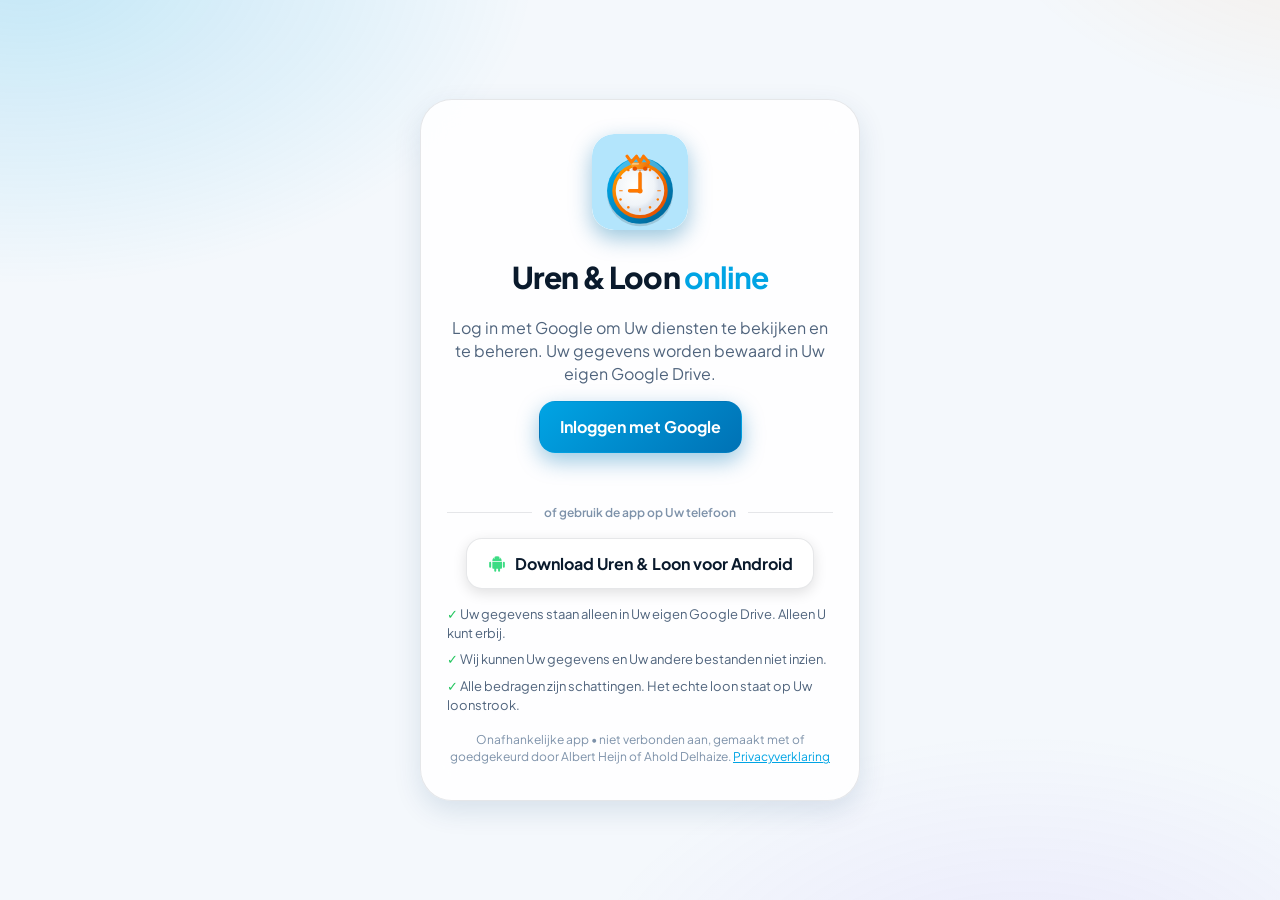
==== commit 5ef290a7: "Add files via upload" ====
--- a/index.html
+++ b/index.html
@@ -79,8 +79,7 @@
   <div id="app" class="app hidden">
     <header class="topbar">
       <div>
-        <p id="greeting" class="greeting"></p>
-        <h1 id="title" class="title"></h1>
+                <h1 id="title" class="title"></h1>
       </div>
       <div class="topbar-right">
         <button id="sync-pill" class="sync-pill" type="button" aria-live="polite"></button>
--- a/style.css
+++ b/style.css
@@ -1 +1 @@
-@font-face{font-family:Plus Jakarta Sans;font-weight:400;font-display:swap;src:url(fonts/plus-jakarta-sans-latin-400-normal.woff2) format("woff2")}@font-face{font-family:Plus Jakarta Sans;font-weight:500;font-display:swap;src:url(fonts/plus-jakarta-sans-latin-500-normal.woff2) format("woff2")}@font-face{font-family:Plus Jakarta Sans;font-weight:600;font-display:swap;src:url(fonts/plus-jakarta-sans-latin-600-normal.woff2) format("woff2")}@font-face{font-family:Plus Jakarta Sans;font-weight:700;font-display:swap;src:url(fonts/plus-jakarta-sans-latin-700-normal.woff2) format("woff2")}@font-face{font-family:Plus Jakarta Sans;font-weight:800;font-display:swap;src:url(fonts/plus-jakarta-sans-latin-800-normal.woff2) format("woff2")}:root{--blue: #00A4E4;--blue-deep: #0072B5;--blue-light: #6FD3FA;--orange: #FF7900;--orange-soft: #FFA34F;--green: #22C55E;--red: #EF4444;--amber: #F59E0B;--violet: #8B5CF6;--teal: #14B8A6;--radius: 26px;--ease: cubic-bezier(.2, .8, .2, 1);color-scheme:dark;--bg: #040A13;--bg2: #0A1626;--card: rgba(20, 36, 58, .72);--card-solid: #0F1D31;--line: rgba(120, 160, 210, .16);--text: #EAF2FC;--muted: #9DB2CC;--faint: #6F86A3;--shadow: 0 10px 30px rgba(0, 0, 0, .35)}:root[data-theme=light]{color-scheme:light;--bg: #F4F8FC;--bg2: #EAF1F9;--card: rgba(255, 255, 255, .85);--card-solid: #FFFFFF;--line: rgba(10, 26, 44, .1);--text: #0A1A2C;--muted: #50647D;--faint: #7E92AA;--shadow: 0 10px 28px rgba(10, 60, 110, .12)}@media(prefers-color-scheme:light){:root[data-theme=system]{color-scheme:light;--bg: #F4F8FC;--bg2: #EAF1F9;--card: rgba(255, 255, 255, .85);--card-solid: #FFFFFF;--line: rgba(10, 26, 44, .1);--text: #0A1A2C;--muted: #50647D;--faint: #7E92AA;--shadow: 0 10px 28px rgba(10, 60, 110, .12)}}*{box-sizing:border-box;-webkit-tap-highlight-color:transparent}html,body{margin:0;min-height:100%}body{font-family:Plus Jakarta Sans,system-ui,-apple-system,Segoe UI,Roboto,sans-serif;background:var(--bg);color:var(--text);line-height:1.45}.hidden{display:none!important}h1,h2,h3,p{margin:0}button{font:inherit;color:inherit;cursor:pointer;border:0;background:none}input,select,textarea{font:inherit;color:inherit}a{color:var(--blue)}:focus-visible{outline:3px solid var(--orange);outline-offset:2px;border-radius:10px}.logo-mark{display:grid;place-items:center;border-radius:22.9%;box-shadow:0 8px 22px #006eaa66;flex:none}.logo-mark img{width:100%;height:100%;display:block;border-radius:inherit}.logo-mark.small{width:40px;height:40px;border-radius:22.9%;box-shadow:0 4px 12px #006eaa59}.logo-mark.big{width:96px;height:96px;position:relative}.splash .logo-mark.big:after{content:"";position:absolute;inset:-10px;border-radius:50%;border:4px solid transparent;border-top-color:var(--orange);border-right-color:var(--blue-light);animation:spin 2.4s linear infinite}.online{color:var(--blue);font-weight:700}@keyframes spin{to{transform:rotate(360deg)}}.splash,.login{min-height:100vh;min-height:100dvh;display:grid;place-items:center;text-align:center;padding:24px}.splash{position:fixed;inset:0;z-index:100;background:var(--bg);gap:10px;align-content:center;transition:opacity .4s var(--ease),transform .4s var(--ease)}.splash.out{opacity:0;transform:scale(1.04);pointer-events:none}.splash h1{font-size:30px;font-weight:800;letter-spacing:-.03em;margin-top:18px}.splash p{color:var(--muted)}.fine{font-size:12px;color:var(--faint);max-width:420px;margin-inline:auto}.login-card{width:min(440px,100%);background:var(--card);border:1px solid var(--line);border-radius:32px;padding:34px 26px;box-shadow:var(--shadow);backdrop-filter:blur(18px);display:grid;gap:16px;justify-items:center;animation:rise .6s var(--ease) both}.login-card h1{font-size:30px;font-weight:800;letter-spacing:-.03em;margin-top:10px}.lead{color:var(--muted)}.login-msg{min-height:1.4em;color:var(--red);font-size:14px;font-weight:600}.login-msg.info{color:var(--amber)}.login-points{list-style:none;padding:0;margin:0;display:grid;gap:8px;text-align:left;font-size:13px;color:var(--muted)}.login-points li:before{content:"\2713  ";color:var(--green);font-weight:800}.btn{display:inline-flex;align-items:center;justify-content:center;gap:8px;padding:13px 20px;border-radius:16px;font-weight:700;background:var(--card-solid);border:1px solid var(--line);transition:transform .15s var(--ease),filter .15s;min-height:46px}.btn:active{transform:scale(.96)}.btn.primary{background:linear-gradient(135deg,var(--blue),var(--blue-deep));color:#fff;border-color:transparent;box-shadow:0 8px 22px #0072b566}.btn.accent{background:linear-gradient(135deg,var(--orange-soft),var(--orange));color:#fff;border-color:transparent}.btn.danger{color:var(--red);border-color:#ef444466}.btn.small{padding:8px 14px;min-height:36px;font-size:14px;border-radius:12px}.btn[disabled]{opacity:.5;pointer-events:none}.app{max-width:1360px;margin:0 auto;padding:calc(env(safe-area-inset-top) + 18px) clamp(14px,3vw,40px) 140px}.topbar{display:flex;align-items:center;justify-content:space-between;gap:12px;margin-bottom:14px}.greeting{color:var(--muted);font-size:14px;font-weight:600}.title{font-size:28px;font-weight:800;letter-spacing:-.03em}.topbar-right{display:flex;align-items:center;gap:10px}.sync-pill{font-size:12px;font-weight:700;padding:7px 12px;border-radius:999px;background:var(--card);border:1px solid var(--line);color:var(--muted);display:inline-flex;gap:6px;align-items:center}.sync-pill:before{content:"";width:8px;height:8px;border-radius:50%;background:var(--green)}.sync-pill.busy:before{background:var(--amber);animation:pulse 1s infinite}.sync-pill.off:before{background:var(--faint)}.sync-pill.err:before{background:var(--red)}@keyframes pulse{50%{opacity:.3}}.period-bar{display:flex;flex-direction:column;gap:8px;padding:4px 0 12px}.pb-top{display:flex;align-items:center;gap:8px;flex-wrap:wrap}.pb-sep{width:1px;height:22px;background:var(--line);margin-inline:2px}.pb-row{display:flex;align-items:center;gap:6px;min-width:0}.pb-scroll{display:flex;gap:8px;flex:1;min-width:0;overflow-x:auto;padding:4px 4px 10px;scrollbar-width:thin;scrollbar-color:var(--line) transparent;cursor:grab;outline:none;overscroll-behavior-x:contain}.pb-scroll.drag{cursor:grabbing;user-select:none}.pb-scroll::-webkit-scrollbar{height:6px}.pb-scroll::-webkit-scrollbar-thumb{background:var(--line);border-radius:6px}.pb-scroll:focus-visible{box-shadow:0 0 0 2px var(--blue);border-radius:12px}.pb-arrow{flex:none;width:32px;height:32px;border-radius:50%;border:1px solid var(--line);background:var(--card);color:var(--muted);font-size:20px;line-height:1;font-weight:700;display:grid;place-items:center;padding:0 0 2px;transition:opacity .2s,transform .15s var(--ease)}.pb-arrow:disabled{opacity:.3;pointer-events:none}.pb-arrow:active{transform:scale(.92)}.period-bar.pb-fits .pb-arrow{display:none}.chip{flex:none;padding:8px 14px;border-radius:999px;border:1px solid var(--line);background:var(--card);font-size:14px;font-weight:700;color:var(--muted);transition:transform .15s var(--ease),background .2s;white-space:nowrap;position:relative}.chip:active{transform:scale(.95)}.chip.on{background:var(--blue);border-color:var(--blue);color:#fff}.chip.now:after{content:"";position:absolute;top:5px;right:6px;width:6px;height:6px;border-radius:50%;background:var(--orange)}.chip.static{cursor:default}.view{display:grid;gap:14px}.card{background:var(--card);border:1px solid var(--line);border-radius:var(--radius);padding:18px;box-shadow:var(--shadow)}@keyframes rise{0%{opacity:0;transform:translateY(18px) scale(.98)}to{opacity:1;transform:none}}.card h2{font-size:13px;font-weight:800;letter-spacing:.08em;text-transform:uppercase;color:var(--muted);margin-bottom:12px}.muted{color:var(--muted)}.row{display:flex;align-items:center;justify-content:space-between;gap:12px}.stack{display:grid;gap:10px}.hero{color:#fff;border:0;position:relative;overflow:hidden;padding:22px;background:linear-gradient(135deg,#0094d4,#0072b5 55%,#005a94)}.hero:before{content:"";position:absolute;inset:-40%;background:radial-gradient(closest-side,rgba(111,211,250,.45),transparent 70%) 20% 30% / 60% 60% no-repeat,radial-gradient(closest-side,rgba(255,121,0,.35),transparent 70%) 85% 80% / 55% 55% no-repeat;animation:drift 14s ease-in-out infinite alternate}@keyframes drift{to{transform:translate(8%,-6%) rotate(8deg)}}.hero:after{content:"";position:absolute;inset:0;background:linear-gradient(110deg,transparent 35%,rgba(255,255,255,.14) 50%,transparent 65%);background-size:250% 100%;animation:shimmer 5s ease-in-out infinite}@keyframes shimmer{0%{background-position:150% 0}to{background-position:-50% 0}}.hero>*{position:relative;z-index:1}.hero .label{font-size:13px;font-weight:800;letter-spacing:.08em;text-transform:uppercase;opacity:.85}.hero .amount{font-size:clamp(38px,11vw,56px);font-weight:800;letter-spacing:-.04em;line-height:1.05;margin:6px 0 4px;font-variant-numeric:tabular-nums}.hero .note{opacity:.9;font-size:14px}.hero-top{display:flex;justify-content:space-between;gap:12px;align-items:flex-start}.ring{width:78px;height:78px;flex:none;position:relative}.ring svg{width:100%;height:100%;transform:rotate(-90deg)}.ring .track{stroke:#ffffff40}.ring .bar{stroke:#fff;stroke-linecap:round;transition:stroke-dashoffset 1.2s var(--ease)}.ring .txt{position:absolute;inset:0;display:grid;place-items:center;text-align:center;font-weight:800;font-size:20px;line-height:1}.ring .txt small{display:block;font-size:9px;font-weight:700;opacity:.85;letter-spacing:.04em;margin-top:2px}.hero-stats{display:grid;grid-template-columns:repeat(3,1fr);gap:8px;margin-top:18px}.hero-stats div{background:#ffffff29;border-radius:16px;padding:10px 12px}.hero-stats b{display:block;font-size:17px;font-weight:800;font-variant-numeric:tabular-nums}.hero-stats span{font-size:11px;font-weight:700;opacity:.85;text-transform:uppercase;letter-spacing:.06em}.progress{height:10px;border-radius:99px;background:var(--line);overflow:hidden}.progress>i{display:block;height:100%;border-radius:99px;background:linear-gradient(90deg,var(--blue),var(--blue-light));transition:width 1s var(--ease)}.big-num{font-size:26px;font-weight:800;letter-spacing:-.03em;font-variant-numeric:tabular-nums}.pos{color:var(--green)}.neg{color:var(--red)}.balance-bar{position:relative;height:14px;border-radius:99px;background:var(--line);margin:14px 0 6px}.balance-bar .planned{position:absolute;inset:0 auto 0 0;border-radius:99px;background:color-mix(in srgb,var(--blue) 40%,transparent)}.balance-bar .worked{position:absolute;inset:0 auto 0 0;border-radius:99px;background:var(--blue)}.balance-bar .contract{position:absolute;top:-5px;bottom:-5px;width:3px;background:var(--orange);border-radius:2px}.legend{display:flex;flex-wrap:wrap;gap:14px;font-size:12px;color:var(--muted)}.legend i{display:inline-block;width:10px;height:10px;border-radius:3px;margin-right:5px;vertical-align:-1px}.bars{display:flex;align-items:flex-end;gap:4px;height:150px;padding-top:10px}.bars .b{flex:1;min-width:4px;display:flex;flex-direction:column;justify-content:flex-end;align-items:center;height:100%;position:relative}.bars .b i{display:block;width:100%;border-radius:6px 6px 2px 2px;background:linear-gradient(180deg,var(--blue-light),var(--blue));min-height:2px;transform-origin:bottom;transition:filter .2s,transform .2s var(--ease)}.bars .b.sur i{background:linear-gradient(180deg,var(--orange-soft),var(--orange))}@keyframes grow{0%{transform:scaleY(0)}}.bars-axis{display:flex;justify-content:space-between;font-size:11px;color:var(--faint);margin-top:6px}.chart-readout{min-height:1.4em;font-size:14px;font-weight:700;margin-bottom:4px}.tiles{display:grid;grid-template-columns:repeat(2,1fr);gap:12px}.tile{background:var(--card);border:1px solid var(--line);border-radius:22px;padding:14px 16px}.tile span{font-size:11px;font-weight:800;letter-spacing:.08em;text-transform:uppercase;color:var(--muted)}.tile b{display:block;font-size:22px;font-weight:800;letter-spacing:-.03em;margin-top:4px;font-variant-numeric:tabular-nums}.tile small{color:var(--faint);font-size:12px}.disclaimer{text-align:center;font-size:12px;color:var(--faint);padding:4px 12px}.empty{text-align:center;padding:34px 20px;display:grid;gap:12px;justify-items:center}.empty h2{text-transform:none;letter-spacing:-.02em;font-size:20px;color:var(--text);margin:0}.week-head{display:flex;justify-content:space-between;font-size:13px;font-weight:800;color:var(--muted);letter-spacing:.04em;text-transform:uppercase;padding:8px 4px 0}.shift{display:grid;grid-template-columns:56px 1fr auto;gap:14px;align-items:center;padding:14px;border-radius:22px;background:var(--card);border:1px solid var(--line);text-align:left;width:100%;transition:transform .2s var(--ease),border-color .2s,box-shadow .2s}.shift:active{transform:scale(.98)}.date-block{width:56px;height:62px;border-radius:16px;display:grid;place-items:center;align-content:center;color:#fff;font-weight:800;line-height:1.1}.date-block small{font-size:11px;opacity:.9;text-transform:uppercase;letter-spacing:.06em}.date-block b{font-size:22px}.shift .times{font-weight:800;font-size:16px}.shift .sub{font-size:13px;color:var(--muted)}.shift .money{text-align:right;font-weight:800;font-size:17px;font-variant-numeric:tabular-nums}.shift .money small{display:block;font-size:12px;font-weight:600;color:var(--orange)}.seg{display:flex;height:6px;border-radius:99px;overflow:hidden;margin-top:8px;gap:1px}.seg i{display:block;height:100%}.pills{display:flex;flex-wrap:wrap;gap:6px;margin-top:8px}.pill{font-size:11px;font-weight:800;padding:3px 9px;border-radius:99px;background:var(--line);color:var(--muted)}.pill.o{background:#ff790029;color:var(--orange)}.pill.b{background:#00a4e429;color:var(--blue)}.pill.y{background:#f59e0b2e;color:var(--amber)}.shift-wrap{display:grid;gap:6px}.shift-actions{display:flex;gap:8px;justify-content:flex-end}.sum-row{display:grid;grid-template-columns:repeat(3,1fr);gap:8px;text-align:center}.sum-row b{display:block;font-size:19px;font-weight:800;font-variant-numeric:tabular-nums}.sum-row span{font-size:11px;font-weight:700;color:var(--muted);text-transform:uppercase;letter-spacing:.06em}.filters{display:flex;gap:8px;overflow-x:auto;scrollbar-width:none;padding-bottom:2px}.filters::-webkit-scrollbar{display:none}.nav{position:fixed;left:0;right:0;bottom:calc(env(safe-area-inset-bottom) + 16px);display:flex;justify-content:center;align-items:center;gap:12px;z-index:20;pointer-events:none;transition:transform .35s var(--ease),opacity .3s}.nav.away{transform:translateY(140%);opacity:0}.nav>*{pointer-events:auto}.nav-pill{position:relative;display:flex;padding:6px;border-radius:999px;background:var(--card-solid);border:1px solid var(--line);box-shadow:var(--shadow)}.nav-pill button{position:relative;z-index:1;display:flex;flex-direction:column;align-items:center;gap:2px;padding:8px 16px;min-width:84px;border-radius:999px;color:var(--muted);font-size:11px;font-weight:700;transition:color .25s}.nav-pill button svg{width:22px;height:22px;fill:currentColor}.nav-pill button.on{color:#fff}.nav-indicator{position:absolute;top:6px;bottom:6px;left:6px;border-radius:999px;background:linear-gradient(135deg,var(--blue),var(--blue-deep));transition:transform .4s var(--ease),width .4s var(--ease)}.fab{width:58px;height:58px;border-radius:50%;background:linear-gradient(135deg,var(--orange-soft),var(--orange));box-shadow:0 10px 24px #ff790073;display:grid;place-items:center;transition:transform .15s var(--ease)}.fab:active{transform:scale(.92) rotate(90deg)}.fab svg{width:28px;height:28px;fill:#fff}.overlay{position:fixed;inset:0;z-index:50;background:#02081099;backdrop-filter:blur(6px);display:grid;align-items:end;animation:fade .25s both}.overlay.center{align-items:center;padding:20px}@keyframes fade{0%{opacity:0}}.sheet{background:var(--bg2);width:min(680px,100%);margin:0 auto;max-height:94dvh;overflow:auto;border-radius:30px 30px 0 0;padding:20px 18px calc(env(safe-area-inset-bottom) + 24px);border:1px solid var(--line);animation:slide .4s var(--ease) both;overscroll-behavior:contain}.sheet.full{min-height:94dvh}@keyframes slide{0%{transform:translateY(40px);opacity:0}}.dialog{background:var(--card-solid);width:min(400px,100%);margin:0 auto;border-radius:26px;padding:22px;border:1px solid var(--line);animation:pop .3s var(--ease) both;display:grid;gap:12px}@keyframes pop{0%{transform:scale(.92);opacity:0}}.dialog h3{font-size:19px;font-weight:800;letter-spacing:-.02em}.dialog .actions{display:flex;gap:10px;justify-content:flex-end;flex-wrap:wrap;margin-top:6px}.sheet-head{display:flex;align-items:center;justify-content:space-between;margin-bottom:14px;gap:10px}.sheet-head h2{font-size:22px;font-weight:800;letter-spacing:-.03em;text-transform:none;color:var(--text);margin:0}.icon-btn{width:42px;height:42px;border-radius:14px;background:var(--card);border:1px solid var(--line);display:grid;place-items:center;font-size:20px}.field{display:grid;gap:6px}.field>label,.label{font-size:12px;font-weight:800;letter-spacing:.06em;text-transform:uppercase;color:var(--muted)}.input,select.input,textarea.input{width:100%;padding:12px 14px;border-radius:14px;background:var(--card-solid);border:1px solid var(--line);min-height:46px}textarea.input{min-height:80px;resize:vertical}.grid2{display:grid;grid-template-columns:1fr 1fr;gap:12px}.section{display:grid;gap:12px;padding:16px;border-radius:22px;background:var(--card);border:1px solid var(--line);margin-bottom:12px}.task-chip{display:inline-flex;align-items:center;gap:8px;padding:9px 14px;border-radius:999px;border:2px solid var(--c);color:var(--c);font-weight:800;font-size:14px;background:transparent;transition:background .2s,color .2s,transform .15s}.task-chip.on{background:var(--c);color:#fff}.task-chip:active{transform:scale(.94)}.chips{display:flex;flex-wrap:wrap;gap:8px}.warn{padding:10px 14px;border-radius:14px;font-size:13px;font-weight:600;background:#f59e0b26;color:var(--amber)}.warn.bad{background:#ef444424;color:var(--red)}.switch{display:flex;align-items:center;justify-content:space-between;gap:12px}.switch input{appearance:none;width:50px;height:30px;border-radius:99px;background:var(--line);position:relative;transition:background .2s;flex:none;cursor:pointer}.switch input:after{content:"";position:absolute;top:3px;left:3px;width:24px;height:24px;border-radius:50%;background:#fff;transition:transform .25s var(--ease);box-shadow:0 2px 6px #0000004d}.switch input:checked{background:var(--blue)}.switch input:checked:after{transform:translate(20px)}.switch input:disabled{opacity:.6}.break-row{display:grid;grid-template-columns:1fr 1fr auto auto;gap:8px;align-items:end}.formbar{position:sticky;bottom:calc(-1*env(safe-area-inset-bottom) - 24px);margin:0 -18px;padding:14px 18px calc(env(safe-area-inset-bottom) + 14px);background:var(--bg2);border-top:1px solid var(--line);display:flex;align-items:center;justify-content:space-between;gap:12px}.formbar .est b{font-size:22px;font-weight:800;letter-spacing:-.03em;font-variant-numeric:tabular-nums}.formbar .est span{display:block;font-size:11px;color:var(--muted);font-weight:700;text-transform:uppercase;letter-spacing:.06em}.kv{display:flex;justify-content:space-between;gap:12px;padding:9px 0;border-bottom:1px solid var(--line);font-size:14px}.kv:last-child{border-bottom:0}.kv span:first-child{color:var(--muted)}.kv b{text-align:right;font-variant-numeric:tabular-nums}.timeline{display:grid;gap:8px}.tl-item{display:flex;gap:10px;align-items:center;font-size:14px}.tl-item i{width:12px;height:12px;border-radius:4px;flex:none}.snackbar{position:fixed;left:50%;bottom:calc(env(safe-area-inset-bottom) + 100px);transform:translate(-50%,30px);background:#1d2a3d;color:#fff;padding:12px 16px;border-radius:16px;box-shadow:var(--shadow);display:flex;align-items:center;gap:14px;opacity:0;pointer-events:none;transition:.3s var(--ease);z-index:70;font-weight:600;font-size:14px;max-width:calc(100% - 32px)}.snackbar.show{opacity:1;transform:translate(-50%);pointer-events:auto}.snackbar button{color:var(--orange-soft);font-weight:800}@media(prefers-reduced-motion:reduce){*,*:before,*:after{animation-duration:.01ms!important;animation-iteration-count:1!important;transition-duration:.01ms!important}}.actions{display:flex;gap:10px;flex-wrap:wrap}.dialog p{white-space:pre-line}details summary{list-style-position:inside}.legal{max-width:720px;margin:0 auto;padding:32px 18px 60px}.legal h1{font-size:30px;font-weight:800;letter-spacing:-.03em;margin-bottom:8px}.legal h2{font-size:18px;font-weight:800;margin:26px 0 8px}.legal p,.legal li{color:var(--muted)}.legal ul{padding-left:20px;display:grid;gap:6px}.hero .label{color:#fff}.bars{justify-content:center}.bars .b{flex:1 1 0;max-width:34px}.field,.section,.section>*{min-width:0}.input{min-width:0}.break-row{grid-template-columns:minmax(0,1fr) minmax(0,1fr) auto auto}.sheet{overflow-x:hidden}.section .row{flex-wrap:wrap}.rate-row{display:grid;grid-template-columns:minmax(0,1fr) minmax(0,1fr) auto;gap:8px;align-items:end}.rate-row .field:nth-child(3){grid-column:1 / 3;grid-row:2}.rate-row .icon-btn{grid-column:3;grid-row:1}.dot{width:22px;height:22px;border-radius:50%;border:2px solid var(--line);flex:none}.kv.strong{font-weight:800}.kv.strong b,.kv.strong span{color:var(--text)}.kv{flex-wrap:wrap;align-items:center}:root{--sidebar: 252px}html{scroll-behavior:smooth}body{position:relative}body:before{content:"";position:fixed;inset:-25%;z-index:-1;pointer-events:none;will-change:transform;background:radial-gradient(38% 34% at 18% 14%,rgba(0,164,228,.2),transparent 70%),radial-gradient(30% 28% at 88% 6%,rgba(255,121,0,.11),transparent 70%),radial-gradient(34% 30% at 70% 92%,rgba(139,92,246,.1),transparent 70%);animation:bgdrift 46s ease-in-out infinite alternate}@keyframes bgdrift{0%{transform:translateZ(0) scale(1)}to{transform:translate3d(3%,2.5%,0) scale(1.08)}}.view{display:grid;gap:clamp(12px,1.4vw,20px);grid-template-columns:minmax(0,1fr);grid-auto-flow:dense;align-items:stretch}.view>*{min-width:0}#live-card{display:contents}.week-head{padding-top:14px}.tiles{gap:clamp(10px,1.2vw,16px)}.nav-brand,.nav-foot{display:none}.nav-pill button svg{transition:transform .3s var(--ease)}.nav-pill button.on svg{animation:navpop .5s var(--ease)}@keyframes navpop{0%{transform:scale(.7) rotate(-12deg)}60%{transform:scale(1.18) rotate(4deg)}to{transform:none}}@keyframes rise{0%{opacity:0;transform:translateY(18px) scale(.98)}}@keyframes viewR{0%{opacity:0;transform:translate(28px)}}@keyframes viewL{0%{opacity:0;transform:translate(-28px)}}@keyframes ringdraw{0%{stroke-dashoffset:var(--circ)}}@keyframes growx{0%{transform:scaleX(0)}}@keyframes growy{0%{transform:scaleY(0)}}@keyframes removeOut{to{opacity:0;transform:translate(-36px) scale(.94)}}@keyframes starpop{0%{transform:scale(.4) rotate(-20deg)}55%{transform:scale(1.35) rotate(8deg)}to{transform:none}}@keyframes sheetOut{to{opacity:0;transform:translateY(24px) scale(.98)}}@keyframes fadeOut{to{opacity:0}}@keyframes popOut{to{opacity:0;transform:scale(.94)}}.view.enter-r{animation:viewR .38s var(--ease)}.view.enter-l{animation:viewL .38s var(--ease)}.view.animate .card,.view.animate .tile,.view.animate .shift-wrap,.view.animate .week-head,.view.animate .filters{animation:rise .6s var(--ease) backwards;animation-delay:calc(var(--i, 0) * 60ms)}.view.animate .tile{animation-delay:calc(var(--i, 0) * 60ms + .12s)}.view.animate .ring .bar{animation:ringdraw 1.4s var(--ease) .25s backwards}.ring .bar{stroke-dashoffset:var(--off, 0)}.view.animate .progress>i,.view.animate .balance-bar .planned,.view.animate .balance-bar .worked{transform-origin:left;animation:growx 1.1s var(--ease) .3s backwards}.view.animate .bars .b i{animation:growy .9s var(--ease) backwards}.view.animate .seg i{transform-origin:left;animation:growx .8s var(--ease) .2s backwards}.shift-wrap.removing{animation:removeOut .28s var(--ease) forwards;pointer-events:none}.pill.pop{animation:starpop .55s var(--ease)}.overlay.closing{pointer-events:none;animation:fadeOut .2s ease forwards}.overlay.closing .sheet{animation:sheetOut .2s ease forwards}.overlay.closing .dialog{animation:popOut .2s ease forwards}.sync-pill.busy:before{animation:pulse 1s infinite}.confetti{position:fixed;inset:0;pointer-events:none;z-index:90;overflow:hidden}.confetti i{position:absolute;width:9px;height:14px;border-radius:2px;will-change:transform,opacity}@media(hover:hover){.card,.tile,.shift{transition:transform .25s var(--ease),box-shadow .25s,border-color .25s}.card:not(.hero):not(.empty):hover,.tile:hover{transform:translateY(-3px);border-color:color-mix(in srgb,var(--blue) 45%,var(--line));box-shadow:0 18px 40px #00468c38}.shift:hover{transform:translateY(-2px);border-color:color-mix(in srgb,var(--blue) 45%,var(--line));box-shadow:0 12px 28px #00468c33}.chip:hover{transform:translateY(-1px);border-color:var(--blue)}.btn:hover{filter:brightness(1.08)}.bars .b:hover i{filter:brightness(1.15) saturate(1.2);transform:scaleY(1.04)}.nav-pill button:not(.on):hover{color:var(--text)}.fab:hover{transform:scale(1.06)}.icon-btn:hover{border-color:var(--blue)}}.hero .glow{position:absolute;inset:0;z-index:1;pointer-events:none;opacity:0;transition:opacity .3s;background:radial-gradient(320px circle at var(--mx, 70%) var(--my, 0%),rgba(255,255,255,.24),transparent 60%)}.hero:hover .glow{opacity:1}.hero>.glow{position:absolute}@media(min-width:700px){.view.v-dash,.view.v-shifts{grid-template-columns:repeat(2,minmax(0,1fr))}.span-all{grid-column:1 / -1}.span-2{grid-column:span 2}.tiles{grid-template-columns:repeat(4,minmax(0,1fr))}.hero{padding:28px 30px}.hero .amount{font-size:clamp(46px,6vw,76px)}.hero-stats{margin-top:24px}.hero-stats b{font-size:22px}.ring{width:96px;height:96px}.ring .txt{font-size:26px}.topbar{margin-bottom:20px}.title{font-size:clamp(30px,3vw,40px)}.card{padding:22px}.overlay{align-items:center;padding:24px}.sheet{border-radius:28px;max-height:min(92dvh,920px);padding-bottom:24px}.sheet.full{min-height:0}.sheet.wide{width:min(940px,100%)}.formbar{bottom:-24px;margin:0 -18px -24px;border-radius:0 0 28px 28px}#form-body{display:grid;grid-template-columns:repeat(2,minmax(0,1fr));gap:0 16px;align-items:start}#form-body>#f-suggest{grid-column:1 / -1}#form-body>#f-suggest:empty{display:none}}@media(min-width:1024px){.app{margin-left:var(--sidebar);max-width:none;padding-bottom:60px;padding-top:28px}.app>.topbar,.app>.period-bar,.app>.view{max-width:1280px;margin-inline:auto}.nav{position:fixed;inset:0 auto 0 0;width:var(--sidebar);flex-direction:column;align-items:stretch;justify-content:flex-start;gap:16px;padding:26px 16px 20px;background:color-mix(in srgb,var(--bg2) 94%,transparent);border-right:1px solid var(--line);pointer-events:auto;transform:none!important;opacity:1!important}.nav-brand{display:flex;align-items:center;gap:12px;padding:0 8px 14px}.nav-brand b{display:block;font-size:17px;font-weight:800;letter-spacing:-.02em}.nav-brand small{color:var(--muted);font-size:12px}.nav-pill{flex-direction:column;border-radius:22px;padding:6px;box-shadow:none;background:transparent;border:0;gap:2px}.nav-pill button{flex-direction:row;justify-content:flex-start;gap:14px;min-width:0;padding:13px 16px;font-size:15px;border-radius:16px}.nav-indicator{inset:6px 6px auto;width:auto;border-radius:16px}.fab{display:flex;align-items:center;justify-content:center;width:100%;height:52px;border-radius:18px;gap:10px;color:#fff;font-weight:800;font-size:15px;margin-top:4px}.fab:after{content:"Nieuwe dienst"}.fab svg{width:24px;height:24px}.nav-foot{display:block;margin-top:auto;padding:0 10px;font-size:11.5px;line-height:1.5;color:var(--faint)}.view.v-set{display:block;column-count:2;column-gap:20px}.view.v-set>*{break-inside:avoid;margin-bottom:20px}.snackbar{left:calc(50% + var(--sidebar) / 2);bottom:32px}}@media(min-width:1180px){.view.v-dash,.view.v-shifts{grid-template-columns:repeat(3,minmax(0,1fr))}}@media(min-width:1700px){.app>.topbar,.app>.period-bar,.app>.view{max-width:1480px}.view.v-set{column-count:3}}@media(max-height:520px)and (orientation:landscape){.nav{bottom:8px}.app{padding-bottom:96px}}.shift-wrap{content-visibility:auto;contain-intrinsic-size:auto 150px}@media(prefers-reduced-motion:reduce){body:before{animation:none}html{scroll-behavior:auto}}.card .row{flex-wrap:wrap;row-gap:6px}.big-num{white-space:nowrap}.card h2{overflow-wrap:anywhere}.bars .b{padding:0;border:0;background:none}.card .row>div:last-child:not(:only-child){margin-left:auto}.onb-ov{align-items:stretch;padding:0;background:#020810b8}.onb{background:var(--bg2);width:min(660px,100%);height:100dvh;margin:0 auto;display:flex;flex-direction:column;overflow:hidden;position:relative;border:1px solid var(--line);animation:slide .45s var(--ease) both}.overlay.closing .onb{animation:sheetOut .2s ease forwards}@media(min-width:700px){.onb-ov{align-items:center;padding:24px}.onb{height:min(780px,92dvh);border-radius:30px}}.onb-head{display:flex;align-items:center;justify-content:space-between;gap:12px;padding:calc(env(safe-area-inset-top) + 16px) 18px 6px}.onb-dots{display:flex;gap:6px}.onb-dots i{width:8px;height:8px;border-radius:99px;background:var(--line);transition:width .35s var(--ease),background .35s}.onb-dots i.on{width:26px;background:var(--blue)}.onb-dots i.done{background:color-mix(in srgb,var(--blue) 55%,transparent)}.onb-body{flex:1;overflow:auto;padding:12px 24px 24px;overscroll-behavior:contain}.onb-page{display:grid;gap:16px;align-content:start;animation:viewR .45s var(--ease)}.onb-page.back{animation:viewL .45s var(--ease)}.onb-page h2{font-size:clamp(26px,5vw,34px);font-weight:800;letter-spacing:-.03em;line-height:1.1;margin:0;text-transform:none;color:var(--text)}.onb-page .lead{font-size:16px}.onb-hero{display:grid;place-items:center;padding:18px 0 6px}.onb-foot{display:flex;justify-content:space-between;gap:12px;padding:14px 18px calc(env(safe-area-inset-bottom) + 16px);border-top:1px solid var(--line)}.onb-foot .btn.primary{flex:1;max-width:340px;margin-left:auto}.onb-points{list-style:none;padding:0;margin:0;display:grid;gap:10px}.onb-points li{display:grid;gap:2px;padding:14px 16px;border-radius:18px;background:var(--card);border:1px solid var(--line)}.onb-points li span{color:var(--muted);font-size:14px}.onb-sum{cursor:pointer;font-weight:700;color:var(--blue);font-size:14px}.linklike{color:var(--blue);font-weight:700;font-size:14px;text-decoration:underline;justify-self:start;padding:4px 0}.onb-steps{list-style:none;padding:0;margin:0;display:grid;gap:8px;counter-reset:s}.onb-steps li{display:grid;gap:2px;padding:12px 14px 12px 50px;border-radius:16px;border:1px solid var(--line);background:var(--card);position:relative;counter-increment:s;transition:border-color .3s,background .3s}.onb-steps li:before{content:counter(s);position:absolute;left:14px;top:12px;width:26px;height:26px;border-radius:50%;display:grid;place-items:center;font-weight:800;font-size:13px;background:var(--line)}.onb-steps li.ok{border-color:color-mix(in srgb,var(--green) 55%,var(--line))}.onb-steps li.ok:before{content:"\2713";background:var(--green);color:#fff}.onb-steps li span{color:var(--muted);font-size:13px}.onb-demo{padding:4px 0;min-height:150px;display:grid;align-content:center}.onb-gone{display:flex;justify-content:space-between;align-items:center;gap:12px;padding:18px;border-radius:18px;border:1px dashed var(--line);color:var(--muted);animation:rise .4s var(--ease) backwards}.btn.pulse{animation:pulsering 1.6s ease-out infinite}@keyframes pulsering{0%{box-shadow:0 0 color-mix(in srgb,var(--orange) 60%,transparent)}70%{box-shadow:0 0 0 12px transparent}to{box-shadow:0 0 0 0 transparent}}.onb-check{width:64px;height:64px;justify-self:start}.onb-check.big{width:96px;height:96px;justify-self:center}.onb-check svg{width:100%;height:100%}.onb-check circle{fill:none;stroke:var(--green);stroke-width:3;stroke-dasharray:145;stroke-dashoffset:145;animation:draw .7s var(--ease) .1s forwards}.onb-check path{fill:none;stroke:var(--green);stroke-width:4;stroke-linecap:round;stroke-linejoin:round;stroke-dasharray:40;stroke-dashoffset:40;animation:draw .5s var(--ease) .6s forwards}@keyframes draw{to{stroke-dashoffset:0}}@media(prefers-reduced-motion:reduce){.btn.pulse{animation:none}.onb-check circle,.onb-check path{animation:none;stroke-dashoffset:0}}.onb-page .fine{margin:0;max-width:none;text-align:left}.chip.year{padding:8px 16px;font-weight:800;letter-spacing:.02em}.chip.year.sel{border-color:var(--blue);color:var(--blue);background:var(--card)}.login-or{display:flex;align-items:center;gap:12px;width:100%;color:var(--faint);font-size:12px;font-weight:600}.login-or:before,.login-or:after{content:"";flex:1;height:1px;background:var(--line)}.btn.android{background:var(--card-solid);color:var(--text);border:1px solid var(--line);box-shadow:0 4px 14px #0000001f}.btn.android svg{color:#3ddc84;flex:none}.install-dialog{width:min(480px,calc(100% - 24px));max-height:calc(100dvh - 24px);overflow:auto;padding:22px;border:1px solid var(--line);border-radius:28px;background:var(--card-solid);color:var(--text);box-shadow:0 30px 80px #00000073;text-align:left}.install-dialog[open]{animation:rise .35s var(--ease) both}.install-dialog::backdrop{background:#040a1399;backdrop-filter:blur(6px)}.install-dialog>div{display:grid;gap:14px}.install-dialog [hidden]{display:none!important}.inst-head{display:flex;align-items:center;justify-content:space-between;gap:12px;margin-bottom:14px}.inst-head h2{font-size:21px;font-weight:800;letter-spacing:-.02em}.inst-close{width:36px;height:36px;border-radius:50%;border:1px solid var(--line);background:transparent;color:var(--muted);font-size:22px;line-height:1;cursor:pointer}.inst-notice{border-left:4px solid var(--orange);background:#ff790014;border-radius:6px 14px 14px 6px;padding:12px 14px}.inst-notice h3{font-size:17px;font-weight:800;margin-bottom:6px}.inst-notice ul{margin:0;padding-left:18px;display:grid;gap:7px;font-size:14px;color:var(--muted)}.inst-text{font-size:14px;color:var(--muted)}.inst-version{text-align:center;font-size:13px;font-weight:700;color:var(--muted);background:#78a0d21a;border-radius:12px;padding:9px}.inst-agree{display:flex;gap:12px;align-items:flex-start;font-size:14px;background:#78a0d214;border:1px solid var(--line);border-radius:14px;padding:12px 14px;cursor:pointer}.inst-agree input{width:20px;height:20px;flex:none;margin-top:1px;accent-color:var(--blue);cursor:pointer}.inst-box{display:grid;gap:10px}.inst-box h3{font-size:18px;font-weight:800}.inst-meta{font-size:12px;color:var(--faint)}.inst-label{font-size:14px;font-weight:700}.inst-pass{display:flex;gap:8px;align-items:center;background:#78a0d21a;border:1px solid var(--line);border-radius:12px;padding:8px 8px 8px 12px}.inst-pass code{flex:1;min-width:0;font-family:ui-monospace,SFMono-Regular,Menlo,Consolas,monospace;font-size:15px;font-weight:700;word-break:break-word}.inst-input{width:100%;padding:13px 14px;border-radius:14px;border:1px solid var(--line);background:#78a0d214;color:var(--text);font:inherit;font-size:16px}.inst-input:focus{outline:2px solid var(--blue);outline-offset:1px}.inst-prog[hidden]{display:none}.inst-bar{height:8px;border-radius:8px;background:#78a0d22e;overflow:hidden}.inst-bar i{display:block;height:100%;width:0;background:linear-gradient(90deg,var(--blue),var(--blue-light));transition:width .4s var(--ease)}.inst-steps{margin:4px 0 0;padding-left:20px;display:grid;gap:6px;font-size:13px;color:var(--muted)}
+@font-face{font-family:Plus Jakarta Sans;font-weight:400;font-display:swap;src:url(fonts/plus-jakarta-sans-latin-400-normal.woff2) format("woff2")}@font-face{font-family:Plus Jakarta Sans;font-weight:500;font-display:swap;src:url(fonts/plus-jakarta-sans-latin-500-normal.woff2) format("woff2")}@font-face{font-family:Plus Jakarta Sans;font-weight:600;font-display:swap;src:url(fonts/plus-jakarta-sans-latin-600-normal.woff2) format("woff2")}@font-face{font-family:Plus Jakarta Sans;font-weight:700;font-display:swap;src:url(fonts/plus-jakarta-sans-latin-700-normal.woff2) format("woff2")}@font-face{font-family:Plus Jakarta Sans;font-weight:800;font-display:swap;src:url(fonts/plus-jakarta-sans-latin-800-normal.woff2) format("woff2")}:root{--blue: #00A4E4;--blue-deep: #0072B5;--blue-light: #6FD3FA;--orange: #FF7900;--orange-soft: #FFA34F;--green: #22C55E;--red: #EF4444;--amber: #F59E0B;--violet: #8B5CF6;--teal: #14B8A6;--radius: 26px;--ease: cubic-bezier(.2, .8, .2, 1);color-scheme:dark;--bg: #040A13;--bg2: #0A1626;--card: rgba(20, 36, 58, .72);--card-solid: #0F1D31;--line: rgba(120, 160, 210, .16);--text: #EAF2FC;--muted: #9DB2CC;--faint: #6F86A3;--shadow: 0 10px 30px rgba(0, 0, 0, .35)}:root[data-theme=light]{color-scheme:light;--bg: #F4F8FC;--bg2: #EAF1F9;--card: rgba(255, 255, 255, .85);--card-solid: #FFFFFF;--line: rgba(10, 26, 44, .1);--text: #0A1A2C;--muted: #50647D;--faint: #7E92AA;--shadow: 0 10px 28px rgba(10, 60, 110, .12)}@media(prefers-color-scheme:light){:root[data-theme=system]{color-scheme:light;--bg: #F4F8FC;--bg2: #EAF1F9;--card: rgba(255, 255, 255, .85);--card-solid: #FFFFFF;--line: rgba(10, 26, 44, .1);--text: #0A1A2C;--muted: #50647D;--faint: #7E92AA;--shadow: 0 10px 28px rgba(10, 60, 110, .12)}}*{box-sizing:border-box;-webkit-tap-highlight-color:transparent}html,body{margin:0;min-height:100%}body{font-family:Plus Jakarta Sans,system-ui,-apple-system,Segoe UI,Roboto,sans-serif;background:var(--bg);color:var(--text);line-height:1.45}.hidden{display:none!important}h1,h2,h3,p{margin:0}button{font:inherit;color:inherit;cursor:pointer;border:0;background:none}input,select,textarea{font:inherit;color:inherit}a{color:var(--blue)}:focus-visible{outline:3px solid var(--orange);outline-offset:2px;border-radius:10px}.logo-mark{display:grid;place-items:center;border-radius:22.9%;box-shadow:0 8px 22px #006eaa66;flex:none}.logo-mark img{width:100%;height:100%;display:block;border-radius:inherit}.logo-mark.small{width:40px;height:40px;border-radius:22.9%;box-shadow:0 4px 12px #006eaa59}.logo-mark.big{width:96px;height:96px;position:relative}.splash .logo-mark.big:after{content:"";position:absolute;inset:-10px;border-radius:50%;border:4px solid transparent;border-top-color:var(--orange);border-right-color:var(--blue-light);animation:spin 2.4s linear infinite}.online{color:var(--blue);font-weight:700}@keyframes spin{to{transform:rotate(360deg)}}.splash,.login{min-height:100vh;min-height:100dvh;display:grid;place-items:center;text-align:center;padding:24px}.splash{position:fixed;inset:0;z-index:100;background:var(--bg);gap:10px;align-content:center;transition:opacity .4s var(--ease),transform .4s var(--ease)}.splash.out{opacity:0;transform:scale(1.04);pointer-events:none}.splash h1{font-size:30px;font-weight:800;letter-spacing:-.03em;margin-top:18px}.splash p{color:var(--muted)}.fine{font-size:12px;color:var(--faint);max-width:420px;margin-inline:auto}.login-card{width:min(440px,100%);background:var(--card);border:1px solid var(--line);border-radius:32px;padding:34px 26px;box-shadow:var(--shadow);backdrop-filter:blur(18px);display:grid;gap:16px;justify-items:center;animation:rise .6s var(--ease) both}.login-card h1{font-size:30px;font-weight:800;letter-spacing:-.03em;margin-top:10px}.lead{color:var(--muted)}.login-msg{min-height:1.4em;color:var(--red);font-size:14px;font-weight:600}.login-msg.info{color:var(--amber)}.login-points{list-style:none;padding:0;margin:0;display:grid;gap:8px;text-align:left;font-size:13px;color:var(--muted)}.login-points li:before{content:"\2713  ";color:var(--green);font-weight:800}.btn{display:inline-flex;align-items:center;justify-content:center;gap:8px;padding:13px 20px;border-radius:16px;font-weight:700;background:var(--card-solid);border:1px solid var(--line);transition:transform .15s var(--ease),filter .15s;min-height:46px}.btn:active{transform:scale(.96)}.btn.primary{background:linear-gradient(135deg,var(--blue),var(--blue-deep));color:#fff;border-color:transparent;box-shadow:0 8px 22px #0072b566}.btn.accent{background:linear-gradient(135deg,var(--orange-soft),var(--orange));color:#fff;border-color:transparent}.btn.danger{color:var(--red);border-color:#ef444466}.btn.small{padding:8px 14px;min-height:36px;font-size:14px;border-radius:12px}.btn[disabled]{opacity:.5;pointer-events:none}.app{max-width:1360px;margin:0 auto;padding:calc(env(safe-area-inset-top) + 18px) clamp(14px,3vw,40px) 140px}.topbar{display:flex;align-items:center;justify-content:space-between;gap:12px;margin-bottom:14px}.greeting{color:var(--muted);font-size:14px;font-weight:600}.title{font-size:28px;font-weight:800;letter-spacing:-.03em}.topbar-right{display:flex;align-items:center;gap:10px}.sync-pill{font-size:12px;font-weight:700;padding:7px 12px;border-radius:999px;background:var(--card);border:1px solid var(--line);color:var(--muted);display:inline-flex;gap:6px;align-items:center}.sync-pill:before{content:"";width:8px;height:8px;border-radius:50%;background:var(--green)}.sync-pill.busy:before{background:var(--amber);animation:pulse 1s infinite}.sync-pill.off:before{background:var(--faint)}.sync-pill.err:before{background:var(--red)}@keyframes pulse{50%{opacity:.3}}.period-bar{display:flex;flex-direction:column;gap:8px;padding:4px 0 12px}.pb-top{display:flex;align-items:center;gap:8px;flex-wrap:wrap}.pb-sep{width:1px;height:22px;background:var(--line);margin-inline:2px}.pb-row{display:flex;align-items:center;gap:6px;min-width:0}.pb-scroll{display:flex;gap:8px;flex:1;min-width:0;overflow-x:auto;padding:4px 4px 10px;scrollbar-width:thin;scrollbar-color:var(--line) transparent;cursor:grab;outline:none;overscroll-behavior-x:contain}.pb-scroll.drag{cursor:grabbing;user-select:none}.pb-scroll::-webkit-scrollbar{height:6px}.pb-scroll::-webkit-scrollbar-thumb{background:var(--line);border-radius:6px}.pb-scroll:focus-visible{box-shadow:0 0 0 2px var(--blue);border-radius:12px}.pb-arrow{flex:none;width:32px;height:32px;border-radius:50%;border:1px solid var(--line);background:var(--card);color:var(--muted);font-size:20px;line-height:1;font-weight:700;display:grid;place-items:center;padding:0 0 2px;transition:opacity .2s,transform .15s var(--ease)}.pb-arrow:disabled{opacity:.3;pointer-events:none}.pb-arrow:active{transform:scale(.92)}.period-bar.pb-fits .pb-arrow{display:none}.chip{flex:none;padding:8px 14px;border-radius:999px;border:1px solid var(--glass-border, var(--line));background:var(--card);font-size:14px;font-weight:600;color:var(--text);transition:transform .15s var(--ease),background .2s;white-space:nowrap;position:relative}.chip:active{transform:scale(.95)}.chip.on{background:linear-gradient(90deg,var(--blue),var(--blue-deep));border-color:transparent;color:#fff;font-weight:700}.chip.now:after{content:none}.chip.static{cursor:default}.view{display:grid;gap:14px}.card{background:var(--card);border:1px solid var(--line);border-radius:var(--radius);padding:18px;box-shadow:var(--shadow)}@keyframes rise{0%{opacity:0;transform:translateY(18px) scale(.98)}to{opacity:1;transform:none}}.card h2{font-size:13px;font-weight:800;letter-spacing:.08em;text-transform:uppercase;color:var(--muted);margin-bottom:12px}.muted{color:var(--muted)}.row{display:flex;align-items:center;justify-content:space-between;gap:12px}.stack{display:grid;gap:10px}.hero{color:#fff;border:0;position:relative;overflow:hidden;padding:22px;background:linear-gradient(135deg,#0094d4,#0072b5 55%,#005a94)}.hero:before{content:"";position:absolute;inset:-40%;background:radial-gradient(closest-side,rgba(111,211,250,.45),transparent 70%) 20% 30% / 60% 60% no-repeat,radial-gradient(closest-side,rgba(255,121,0,.35),transparent 70%) 85% 80% / 55% 55% no-repeat;animation:drift 14s ease-in-out infinite alternate}@keyframes drift{to{transform:translate(8%,-6%) rotate(8deg)}}.hero:after{content:"";position:absolute;inset:0;background:linear-gradient(110deg,transparent 35%,rgba(255,255,255,.14) 50%,transparent 65%);background-size:250% 100%;animation:shimmer 5s ease-in-out infinite}@keyframes shimmer{0%{background-position:150% 0}to{background-position:-50% 0}}.hero>*{position:relative;z-index:1}.hero .label{font-size:13px;font-weight:800;letter-spacing:.08em;text-transform:uppercase;opacity:.85}.hero .amount{font-size:clamp(38px,11vw,56px);font-weight:800;letter-spacing:-.04em;line-height:1.05;margin:6px 0 4px;font-variant-numeric:tabular-nums}.hero .note{opacity:.9;font-size:14px}.hero-top{display:flex;justify-content:space-between;gap:12px;align-items:flex-start}.ring{width:78px;height:78px;flex:none;position:relative}.ring svg{width:100%;height:100%;transform:rotate(-90deg)}.ring .track{stroke:#ffffff40}.ring .bar{stroke:#fff;stroke-linecap:round;transition:stroke-dashoffset 1.2s var(--ease)}.ring .txt{position:absolute;inset:0;display:grid;place-items:center;text-align:center;font-weight:800;font-size:20px;line-height:1}.ring .txt small{display:block;font-size:9px;font-weight:700;opacity:.85;letter-spacing:.04em;margin-top:2px}.hero-stats{display:grid;grid-template-columns:repeat(3,1fr);gap:8px;margin-top:18px}.hero-stats div{background:#ffffff29;border-radius:16px;padding:10px 12px}.hero-stats b{display:block;font-size:17px;font-weight:800;font-variant-numeric:tabular-nums}.hero-stats span{font-size:11px;font-weight:700;opacity:.85;text-transform:uppercase;letter-spacing:.06em}.progress{height:10px;border-radius:99px;background:var(--line);overflow:hidden}.progress>i{display:block;height:100%;border-radius:99px;background:linear-gradient(90deg,var(--blue),var(--blue-light));transition:width 1s var(--ease)}.big-num{font-size:26px;font-weight:800;letter-spacing:-.03em;font-variant-numeric:tabular-nums}.pos{color:var(--green)}.neg{color:var(--red)}.balance-bar{position:relative;height:14px;border-radius:99px;background:var(--line);margin:14px 0 6px}.balance-bar .planned{position:absolute;inset:0 auto 0 0;border-radius:99px;background:color-mix(in srgb,var(--blue) 40%,transparent)}.balance-bar .worked{position:absolute;inset:0 auto 0 0;border-radius:99px;background:var(--blue)}.balance-bar .contract{position:absolute;top:-5px;bottom:-5px;width:3px;background:var(--orange);border-radius:2px}.legend{display:flex;flex-wrap:wrap;gap:14px;font-size:12px;color:var(--muted)}.legend i{display:inline-block;width:10px;height:10px;border-radius:3px;margin-right:5px;vertical-align:-1px}.bars{display:flex;align-items:flex-end;gap:4px;height:150px;padding-top:10px}.bars .b{flex:1;min-width:4px;display:flex;flex-direction:column;justify-content:flex-end;align-items:center;height:100%;position:relative}.bars .b i{display:block;width:100%;border-radius:6px 6px 2px 2px;background:linear-gradient(180deg,var(--blue-light),var(--blue));min-height:2px;transform-origin:bottom;transition:filter .2s,transform .2s var(--ease)}.bars .b.sur i{background:linear-gradient(180deg,var(--orange-soft),var(--orange))}@keyframes grow{0%{transform:scaleY(0)}}.bars-axis{display:flex;justify-content:space-between;font-size:11px;color:var(--faint);margin-top:6px}.chart-readout{min-height:1.4em;font-size:14px;font-weight:700;margin-bottom:4px}.tiles{display:grid;grid-template-columns:repeat(2,1fr);gap:12px}.tile{background:var(--card);border:1px solid var(--line);border-radius:22px;padding:14px 16px}.tile span{font-size:11px;font-weight:800;letter-spacing:.08em;text-transform:uppercase;color:var(--muted)}.tile b{display:block;font-size:22px;font-weight:800;letter-spacing:-.03em;margin-top:4px;font-variant-numeric:tabular-nums}.tile small{color:var(--faint);font-size:12px}.disclaimer{text-align:center;font-size:12px;color:var(--faint);padding:4px 12px}.empty{text-align:center;padding:34px 20px;display:grid;gap:12px;justify-items:center}.empty h2{text-transform:none;letter-spacing:-.02em;font-size:20px;color:var(--text);margin:0}.week-head{display:flex;justify-content:space-between;font-size:13px;font-weight:800;color:var(--muted);letter-spacing:.04em;text-transform:uppercase;padding:8px 4px 0}.shift{display:grid;grid-template-columns:56px 1fr auto;gap:14px;align-items:center;padding:14px;border-radius:22px;background:var(--card);border:1px solid var(--line);text-align:left;width:100%;transition:transform .2s var(--ease),border-color .2s,box-shadow .2s}.shift:active{transform:scale(.98)}.date-block{width:56px;height:62px;border-radius:16px;display:grid;place-items:center;align-content:center;color:#fff;font-weight:800;line-height:1.1}.date-block small{font-size:11px;opacity:.9;text-transform:uppercase;letter-spacing:.06em}.date-block b{font-size:22px}.shift .times{font-weight:800;font-size:16px}.shift .sub{font-size:13px;color:var(--muted)}.shift .money{text-align:right;font-weight:800;font-size:17px;font-variant-numeric:tabular-nums}.shift .money small{display:block;font-size:12px;font-weight:600;color:var(--orange)}.seg{display:flex;height:6px;border-radius:99px;overflow:hidden;margin-top:8px;gap:1px}.seg i{display:block;height:100%}.pills{display:flex;flex-wrap:wrap;gap:6px;margin-top:8px}.pill{font-size:11px;font-weight:800;padding:3px 9px;border-radius:99px;background:var(--line);color:var(--muted)}.pill.o{background:#ff790029;color:var(--orange)}.pill.b{background:#00a4e429;color:var(--blue)}.pill.y{background:#f59e0b2e;color:var(--amber)}.shift-wrap{display:grid;gap:6px}.shift-actions{display:flex;gap:8px;justify-content:flex-end}.sum-row{display:grid;grid-template-columns:repeat(3,1fr);gap:8px;text-align:center}.sum-row b{display:block;font-size:19px;font-weight:800;font-variant-numeric:tabular-nums}.sum-row span{font-size:11px;font-weight:700;color:var(--muted);text-transform:uppercase;letter-spacing:.06em}.filters{display:flex;gap:8px;overflow-x:auto;scrollbar-width:none;padding-bottom:2px}.filters::-webkit-scrollbar{display:none}.nav{position:fixed;left:0;right:0;bottom:calc(env(safe-area-inset-bottom) + 16px);display:flex;justify-content:center;align-items:center;gap:12px;z-index:20;pointer-events:none;transition:transform .35s var(--ease),opacity .3s}.nav.away{transform:translateY(140%);opacity:0}.nav>*{pointer-events:auto}.nav-pill{position:relative;display:flex;padding:6px;border-radius:999px;background:var(--card-solid);border:1px solid var(--line);box-shadow:var(--shadow)}.nav-pill button{position:relative;z-index:1;display:flex;flex-direction:column;align-items:center;gap:2px;padding:8px 16px;min-width:84px;border-radius:999px;color:var(--muted);font-size:11px;font-weight:700;transition:color .25s}.nav-pill button svg{width:22px;height:22px;fill:currentColor}.nav-pill button.on{color:#fff}.nav-indicator{position:absolute;top:6px;bottom:6px;left:6px;border-radius:999px;background:linear-gradient(135deg,var(--blue),var(--blue-deep));transition:transform .4s var(--ease),width .4s var(--ease)}.fab{width:58px;height:58px;border-radius:50%;background:linear-gradient(135deg,var(--orange-soft),var(--orange));box-shadow:0 10px 24px #ff790073;display:grid;place-items:center;transition:transform .15s var(--ease)}.fab:active{transform:scale(.92) rotate(90deg)}.fab svg{width:28px;height:28px;fill:#fff}.overlay{position:fixed;inset:0;z-index:50;background:#02081099;backdrop-filter:blur(6px);display:grid;align-items:end;animation:fade .25s both}.overlay.center{align-items:center;padding:20px}@keyframes fade{0%{opacity:0}}.sheet{background:var(--bg2);width:min(680px,100%);margin:0 auto;max-height:94dvh;overflow:auto;border-radius:30px 30px 0 0;padding:20px 18px calc(env(safe-area-inset-bottom) + 24px);border:1px solid var(--line);animation:slide .4s var(--ease) both;overscroll-behavior:contain}.sheet.full{min-height:94dvh}@keyframes slide{0%{transform:translateY(40px);opacity:0}}.dialog{background:var(--card-solid);width:min(400px,100%);margin:0 auto;border-radius:26px;padding:22px;border:1px solid var(--line);animation:pop .3s var(--ease) both;display:grid;gap:12px}@keyframes pop{0%{transform:scale(.92);opacity:0}}.dialog h3{font-size:19px;font-weight:800;letter-spacing:-.02em}.dialog .actions{display:flex;gap:10px;justify-content:flex-end;flex-wrap:wrap;margin-top:6px}.sheet-head{display:flex;align-items:center;justify-content:space-between;margin-bottom:14px;gap:10px}.sheet-head h2{font-size:22px;font-weight:800;letter-spacing:-.03em;text-transform:none;color:var(--text);margin:0}.icon-btn{width:42px;height:42px;border-radius:14px;background:var(--card);border:1px solid var(--line);display:grid;place-items:center;font-size:20px}.field{display:grid;gap:6px}.field>label,.label{font-size:12px;font-weight:800;letter-spacing:.06em;text-transform:uppercase;color:var(--muted)}.input,select.input,textarea.input{width:100%;padding:12px 14px;border-radius:14px;background:var(--card-solid);border:1px solid var(--line);min-height:46px}textarea.input{min-height:80px;resize:vertical}.grid2{display:grid;grid-template-columns:1fr 1fr;gap:12px}.section{display:grid;gap:12px;padding:16px;border-radius:22px;background:var(--card);border:1px solid var(--line);margin-bottom:12px}.task-chip{display:inline-flex;align-items:center;gap:8px;padding:9px 14px;border-radius:999px;border:2px solid var(--c);color:var(--c);font-weight:800;font-size:14px;background:transparent;transition:background .2s,color .2s,transform .15s}.task-chip.on{background:var(--c);color:#fff}.task-chip:active{transform:scale(.94)}.chips{display:flex;flex-wrap:wrap;gap:8px}.warn{padding:10px 14px;border-radius:14px;font-size:13px;font-weight:600;background:#f59e0b26;color:var(--amber)}.warn.bad{background:#ef444424;color:var(--red)}.switch{display:flex;align-items:center;justify-content:space-between;gap:12px}.switch input{appearance:none;width:50px;height:30px;border-radius:99px;background:var(--line);position:relative;transition:background .2s;flex:none;cursor:pointer}.switch input:after{content:"";position:absolute;top:3px;left:3px;width:24px;height:24px;border-radius:50%;background:#fff;transition:transform .25s var(--ease);box-shadow:0 2px 6px #0000004d}.switch input:checked{background:var(--blue)}.switch input:checked:after{transform:translate(20px)}.switch input:disabled{opacity:.6}.break-row{display:grid;grid-template-columns:1fr 1fr auto auto;gap:8px;align-items:end}.formbar{position:sticky;bottom:calc(-1*env(safe-area-inset-bottom) - 24px);margin:0 -18px;padding:14px 18px calc(env(safe-area-inset-bottom) + 14px);background:var(--bg2);border-top:1px solid var(--line);display:flex;align-items:center;justify-content:space-between;gap:12px}.formbar .est b{font-size:22px;font-weight:800;letter-spacing:-.03em;font-variant-numeric:tabular-nums}.formbar .est span{display:block;font-size:11px;color:var(--muted);font-weight:700;text-transform:uppercase;letter-spacing:.06em}.kv{display:flex;justify-content:space-between;gap:12px;padding:9px 0;border-bottom:1px solid var(--line);font-size:14px}.kv:last-child{border-bottom:0}.kv span:first-child{color:var(--muted)}.kv b{text-align:right;font-variant-numeric:tabular-nums}.timeline{display:grid;gap:8px}.tl-item{display:flex;gap:10px;align-items:center;font-size:14px}.tl-item i{width:12px;height:12px;border-radius:4px;flex:none}.snackbar{position:fixed;left:50%;bottom:calc(env(safe-area-inset-bottom) + 100px);transform:translate(-50%,30px);background:#1d2a3d;color:#fff;padding:12px 16px;border-radius:16px;box-shadow:var(--shadow);display:flex;align-items:center;gap:14px;opacity:0;pointer-events:none;transition:.3s var(--ease);z-index:70;font-weight:600;font-size:14px;max-width:calc(100% - 32px)}.snackbar.show{opacity:1;transform:translate(-50%);pointer-events:auto}.snackbar button{color:var(--orange-soft);font-weight:800}@media(prefers-reduced-motion:reduce){*,*:before,*:after{animation-duration:.01ms!important;animation-iteration-count:1!important;transition-duration:.01ms!important}}.actions{display:flex;gap:10px;flex-wrap:wrap}.dialog p{white-space:pre-line}details summary{list-style-position:inside}.legal{max-width:720px;margin:0 auto;padding:32px 18px 60px}.legal h1{font-size:30px;font-weight:800;letter-spacing:-.03em;margin-bottom:8px}.legal h2{font-size:18px;font-weight:800;margin:26px 0 8px}.legal p,.legal li{color:var(--muted)}.legal ul{padding-left:20px;display:grid;gap:6px}.hero .label{color:#fff}.bars{justify-content:center}.bars .b{flex:1 1 0;max-width:34px}.field,.section,.section>*{min-width:0}.input{min-width:0}.break-row{grid-template-columns:minmax(0,1fr) minmax(0,1fr) auto auto}.sheet{overflow-x:hidden}.section .row{flex-wrap:wrap}.rate-row{display:grid;grid-template-columns:minmax(0,1fr) minmax(0,1fr) auto;gap:8px;align-items:end}.rate-row .field:nth-child(3){grid-column:1 / 3;grid-row:2}.rate-row .icon-btn{grid-column:3;grid-row:1}.dot{width:22px;height:22px;border-radius:50%;border:2px solid var(--line);flex:none}.kv.strong{font-weight:800}.kv.strong b,.kv.strong span{color:var(--text)}.kv{flex-wrap:wrap;align-items:center}:root{--sidebar: 252px}html{scroll-behavior:smooth}body{position:relative}body:before{content:"";position:fixed;inset:-25%;z-index:-1;pointer-events:none;will-change:transform;background:radial-gradient(38% 34% at 18% 14%,rgba(0,164,228,.2),transparent 70%),radial-gradient(30% 28% at 88% 6%,rgba(255,121,0,.11),transparent 70%),radial-gradient(34% 30% at 70% 92%,rgba(139,92,246,.1),transparent 70%);animation:bgdrift 46s ease-in-out infinite alternate}@keyframes bgdrift{0%{transform:translateZ(0) scale(1)}to{transform:translate3d(3%,2.5%,0) scale(1.08)}}.view{display:grid;gap:clamp(12px,1.4vw,20px);grid-template-columns:minmax(0,1fr);grid-auto-flow:dense;align-items:stretch}.view>*{min-width:0}#live-card{display:contents}.week-head{padding-top:14px}.tiles{gap:clamp(10px,1.2vw,16px)}.nav-brand,.nav-foot{display:none}.nav-pill button svg{transition:transform .3s var(--ease)}.nav-pill button.on svg{animation:navpop .5s var(--ease)}@keyframes navpop{0%{transform:scale(.7) rotate(-12deg)}60%{transform:scale(1.18) rotate(4deg)}to{transform:none}}@keyframes rise{0%{opacity:0;transform:translateY(18px) scale(.98)}}@keyframes viewR{0%{opacity:0;transform:translate(28px)}}@keyframes viewL{0%{opacity:0;transform:translate(-28px)}}@keyframes ringdraw{0%{stroke-dashoffset:var(--circ)}}@keyframes removeOut{to{opacity:0;transform:translate(-36px) scale(.94)}}@keyframes starpop{0%{transform:scale(.4) rotate(-20deg)}55%{transform:scale(1.35) rotate(8deg)}to{transform:none}}@keyframes sheetOut{to{opacity:0;transform:translateY(24px) scale(.98)}}@keyframes fadeOut{to{opacity:0}}@keyframes popOut{to{opacity:0;transform:scale(.94)}}.view.enter-r{animation:viewR .38s var(--ease)}.view.enter-l{animation:viewL .38s var(--ease)}.view.animate .card,.view.animate .tile,.view.animate .shift-wrap,.view.animate .week-head,.view.animate .filters{animation:rise .6s var(--ease) backwards;animation-delay:calc(var(--i, 0) * 60ms)}.view.animate .tile{animation-delay:calc(var(--i, 0) * 60ms + .12s)}.view.animate .ring .bar{animation:ringdraw 1.4s var(--ease) .25s backwards}.ring .bar{stroke-dashoffset:var(--off, 0)}.view.animate .progress>i,.view.animate .balance-bar .planned,.view.animate .balance-bar .worked{transform-origin:left;animation:growx 1.1s var(--ease) .3s backwards}.view.animate .bars .b i{animation:growy .9s var(--ease) backwards}.view.animate .seg i{transform-origin:left;animation:growx .8s var(--ease) .2s backwards}.shift-wrap.removing{animation:removeOut .28s var(--ease) forwards;pointer-events:none}.pill.pop{animation:starpop .55s var(--ease)}.overlay.closing{pointer-events:none;animation:fadeOut .2s ease forwards}.overlay.closing .sheet{animation:sheetOut .2s ease forwards}.overlay.closing .dialog{animation:popOut .2s ease forwards}.sync-pill.busy:before{animation:pulse 1s infinite}.confetti{position:fixed;inset:0;pointer-events:none;z-index:90;overflow:hidden}.confetti i{position:absolute;width:9px;height:14px;border-radius:2px;will-change:transform,opacity}@media(hover:hover){.card,.tile,.shift{transition:transform .25s var(--ease),box-shadow .25s,border-color .25s}.card:not(.hero):not(.empty):hover,.tile:hover{transform:translateY(-3px);border-color:color-mix(in srgb,var(--blue) 45%,var(--line));box-shadow:0 18px 40px #00468c38}.shift:hover{transform:translateY(-2px);border-color:color-mix(in srgb,var(--blue) 45%,var(--line));box-shadow:0 12px 28px #00468c33}.chip:hover{transform:translateY(-1px);border-color:var(--blue)}.btn:hover{filter:brightness(1.08)}.bars .b:hover i{filter:brightness(1.15) saturate(1.2);transform:scaleY(1.04)}.nav-pill button:not(.on):hover{color:var(--text)}.fab:hover{transform:scale(1.06)}.icon-btn:hover{border-color:var(--blue)}}.hero .glow{position:absolute;inset:0;z-index:1;pointer-events:none;opacity:0;transition:opacity .3s;background:radial-gradient(320px circle at var(--mx, 70%) var(--my, 0%),rgba(255,255,255,.24),transparent 60%)}.hero:hover .glow{opacity:1}.hero>.glow{position:absolute}@media(min-width:700px){.view.v-dash,.view.v-shifts{grid-template-columns:repeat(2,minmax(0,1fr))}.span-all{grid-column:1 / -1}.span-2{grid-column:span 2}.tiles{grid-template-columns:repeat(4,minmax(0,1fr))}.hero{padding:28px 30px}.hero .amount{font-size:clamp(46px,6vw,76px)}.hero-stats{margin-top:24px}.hero-stats b{font-size:22px}.ring{width:96px;height:96px}.ring .txt{font-size:26px}.topbar{margin-bottom:20px}.title{font-size:clamp(30px,3vw,40px)}.card{padding:22px}.overlay{align-items:center;padding:24px}.sheet{border-radius:28px;max-height:min(92dvh,920px);padding-bottom:24px}.sheet.full{min-height:0}.sheet.wide{width:min(940px,100%)}.formbar{bottom:-24px;margin:0 -18px -24px;border-radius:0 0 28px 28px}#form-body{display:grid;grid-template-columns:repeat(2,minmax(0,1fr));gap:0 16px;align-items:start}#form-body>#f-suggest{grid-column:1 / -1}#form-body>#f-suggest:empty{display:none}}@media(min-width:1024px){.app{margin-left:var(--sidebar);max-width:none;padding-bottom:60px;padding-top:28px}.app>.topbar,.app>.period-bar,.app>.view{max-width:1280px;margin-inline:auto}.nav{position:fixed;inset:0 auto 0 0;width:var(--sidebar);flex-direction:column;align-items:stretch;justify-content:flex-start;gap:16px;padding:26px 16px 20px;background:color-mix(in srgb,var(--bg2) 94%,transparent);border-right:1px solid var(--line);pointer-events:auto;transform:none!important;opacity:1!important}.nav-brand{display:flex;align-items:center;gap:12px;padding:0 8px 14px}.nav-brand b{display:block;font-size:17px;font-weight:800;letter-spacing:-.02em}.nav-brand small{color:var(--muted);font-size:12px}.nav-pill{flex-direction:column;border-radius:22px;padding:6px;box-shadow:none;background:transparent;border:0;gap:2px}.nav-pill button{flex-direction:row;justify-content:flex-start;gap:14px;min-width:0;padding:13px 16px;font-size:15px;border-radius:16px}.nav-indicator{inset:6px 6px auto;width:auto;border-radius:16px}.fab{display:flex;align-items:center;justify-content:center;width:100%;height:52px;border-radius:18px;gap:10px;color:#fff;font-weight:800;font-size:15px;margin-top:4px}.fab:after{content:"Nieuwe dienst"}.fab svg{width:24px;height:24px}.nav-foot{display:block;margin-top:auto;padding:0 10px;font-size:11.5px;line-height:1.5;color:var(--faint)}.view.v-set{display:block;column-count:2;column-gap:20px}.view.v-set>*{break-inside:avoid;margin-bottom:20px}.snackbar{left:calc(50% + var(--sidebar) / 2);bottom:32px}}@media(min-width:1180px){.view.v-dash,.view.v-shifts{grid-template-columns:repeat(3,minmax(0,1fr))}}@media(min-width:1700px){.app>.topbar,.app>.period-bar,.app>.view{max-width:1480px}.view.v-set{column-count:3}}@media(max-height:520px)and (orientation:landscape){.nav{bottom:8px}.app{padding-bottom:96px}}.shift-wrap{content-visibility:auto;contain-intrinsic-size:auto 150px}@media(prefers-reduced-motion:reduce){body:before{animation:none}html{scroll-behavior:auto}}.card .row{flex-wrap:wrap;row-gap:6px}.big-num{white-space:nowrap}.card h2{overflow-wrap:anywhere}.bars .b{padding:0;border:0;background:none}.card .row>div:last-child:not(:only-child){margin-left:auto}.onb-ov{align-items:stretch;padding:0;background:#020810b8}.onb{background:var(--bg2);width:min(660px,100%);height:100dvh;margin:0 auto;display:flex;flex-direction:column;overflow:hidden;position:relative;border:1px solid var(--line);animation:slide .45s var(--ease) both}.overlay.closing .onb{animation:sheetOut .2s ease forwards}@media(min-width:700px){.onb-ov{align-items:center;padding:24px}.onb{height:min(780px,92dvh);border-radius:30px}}.onb-head{display:flex;align-items:center;justify-content:space-between;gap:12px;padding:calc(env(safe-area-inset-top) + 16px) 18px 6px}.onb-dots{display:flex;gap:6px}.onb-dots i{width:8px;height:8px;border-radius:99px;background:var(--line);transition:width .35s var(--ease),background .35s}.onb-dots i.on{width:26px;background:var(--blue)}.onb-dots i.done{background:color-mix(in srgb,var(--blue) 55%,transparent)}.onb-body{flex:1;overflow:auto;padding:12px 24px 24px;overscroll-behavior:contain}.onb-page{display:grid;gap:16px;align-content:start;animation:viewR .45s var(--ease)}.onb-page.back{animation:viewL .45s var(--ease)}.onb-page h2{font-size:clamp(26px,5vw,34px);font-weight:800;letter-spacing:-.03em;line-height:1.1;margin:0;text-transform:none;color:var(--text)}.onb-page .lead{font-size:16px}.onb-hero{display:grid;place-items:center;padding:18px 0 6px}.onb-foot{display:flex;justify-content:space-between;gap:12px;padding:14px 18px calc(env(safe-area-inset-bottom) + 16px);border-top:1px solid var(--line)}.onb-foot .btn.primary{flex:1;max-width:340px;margin-left:auto}.onb-points{list-style:none;padding:0;margin:0;display:grid;gap:10px}.onb-points li{display:grid;gap:2px;padding:14px 16px;border-radius:18px;background:var(--card);border:1px solid var(--line)}.onb-points li span{color:var(--muted);font-size:14px}.onb-sum{cursor:pointer;font-weight:700;color:var(--blue);font-size:14px}.linklike{color:var(--blue);font-weight:700;font-size:14px;text-decoration:underline;justify-self:start;padding:4px 0}.onb-steps{list-style:none;padding:0;margin:0;display:grid;gap:8px;counter-reset:s}.onb-steps li{display:grid;gap:2px;padding:12px 14px 12px 50px;border-radius:16px;border:1px solid var(--line);background:var(--card);position:relative;counter-increment:s;transition:border-color .3s,background .3s}.onb-steps li:before{content:counter(s);position:absolute;left:14px;top:12px;width:26px;height:26px;border-radius:50%;display:grid;place-items:center;font-weight:800;font-size:13px;background:var(--line)}.onb-steps li.ok{border-color:color-mix(in srgb,var(--green) 55%,var(--line))}.onb-steps li.ok:before{content:"\2713";background:var(--green);color:#fff}.onb-steps li span{color:var(--muted);font-size:13px}.onb-demo{padding:4px 0;min-height:150px;display:grid;align-content:center}.onb-gone{display:flex;justify-content:space-between;align-items:center;gap:12px;padding:18px;border-radius:18px;border:1px dashed var(--line);color:var(--muted);animation:rise .4s var(--ease) backwards}.btn.pulse{animation:pulsering 1.6s ease-out infinite}@keyframes pulsering{0%{box-shadow:0 0 color-mix(in srgb,var(--orange) 60%,transparent)}70%{box-shadow:0 0 0 12px transparent}to{box-shadow:0 0 0 0 transparent}}.onb-check{width:64px;height:64px;justify-self:start}.onb-check.big{width:96px;height:96px;justify-self:center}.onb-check svg{width:100%;height:100%}.onb-check circle{fill:none;stroke:var(--green);stroke-width:3;stroke-dasharray:145;stroke-dashoffset:145;animation:draw .7s var(--ease) .1s forwards}.onb-check path{fill:none;stroke:var(--green);stroke-width:4;stroke-linecap:round;stroke-linejoin:round;stroke-dasharray:40;stroke-dashoffset:40;animation:draw .5s var(--ease) .6s forwards}@keyframes draw{to{stroke-dashoffset:0}}@media(prefers-reduced-motion:reduce){.btn.pulse{animation:none}.onb-check circle,.onb-check path{animation:none;stroke-dashoffset:0}}.onb-page .fine{margin:0;max-width:none;text-align:left}.chip.year{padding:8px 16px;font-weight:800;letter-spacing:.02em}.chip.year.sel{border-color:var(--blue);color:var(--blue);background:var(--card)}.login-or{display:flex;align-items:center;gap:12px;width:100%;color:var(--faint);font-size:12px;font-weight:600}.login-or:before,.login-or:after{content:"";flex:1;height:1px;background:var(--line)}.btn.android{background:var(--card-solid);color:var(--text);border:1px solid var(--line);box-shadow:0 4px 14px #0000001f}.btn.android svg{color:#3ddc84;flex:none}.install-dialog{width:min(480px,calc(100% - 24px));max-height:calc(100dvh - 24px);overflow:auto;padding:22px;border:1px solid var(--line);border-radius:28px;background:var(--card-solid);color:var(--text);box-shadow:0 30px 80px #00000073;text-align:left}.install-dialog[open]{animation:rise .35s var(--ease) both}.install-dialog::backdrop{background:#040a1399;backdrop-filter:blur(6px)}.install-dialog>div{display:grid;gap:14px}.install-dialog [hidden]{display:none!important}.inst-head{display:flex;align-items:center;justify-content:space-between;gap:12px;margin-bottom:14px}.inst-head h2{font-size:21px;font-weight:800;letter-spacing:-.02em}.inst-close{width:36px;height:36px;border-radius:50%;border:1px solid var(--line);background:transparent;color:var(--muted);font-size:22px;line-height:1;cursor:pointer}.inst-notice{border-left:4px solid var(--orange);background:#ff790014;border-radius:6px 14px 14px 6px;padding:12px 14px}.inst-notice h3{font-size:17px;font-weight:800;margin-bottom:6px}.inst-notice ul{margin:0;padding-left:18px;display:grid;gap:7px;font-size:14px;color:var(--muted)}.inst-text{font-size:14px;color:var(--muted)}.inst-version{text-align:center;font-size:13px;font-weight:700;color:var(--muted);background:#78a0d21a;border-radius:12px;padding:9px}.inst-agree{display:flex;gap:12px;align-items:flex-start;font-size:14px;background:#78a0d214;border:1px solid var(--line);border-radius:14px;padding:12px 14px;cursor:pointer}.inst-agree input{width:20px;height:20px;flex:none;margin-top:1px;accent-color:var(--blue);cursor:pointer}.inst-box{display:grid;gap:10px}.inst-box h3{font-size:18px;font-weight:800}.inst-meta{font-size:12px;color:var(--faint)}.inst-label{font-size:14px;font-weight:700}.inst-pass{display:flex;gap:8px;align-items:center;background:#78a0d21a;border:1px solid var(--line);border-radius:12px;padding:8px 8px 8px 12px}.inst-pass code{flex:1;min-width:0;font-family:ui-monospace,SFMono-Regular,Menlo,Consolas,monospace;font-size:15px;font-weight:700;word-break:break-word}.inst-input{width:100%;padding:13px 14px;border-radius:14px;border:1px solid var(--line);background:#78a0d214;color:var(--text);font:inherit;font-size:16px}.inst-input:focus{outline:2px solid var(--blue);outline-offset:1px}.inst-prog[hidden]{display:none}.inst-bar{height:8px;border-radius:8px;background:#78a0d22e;overflow:hidden}.inst-bar i{display:block;height:100%;width:0;background:linear-gradient(90deg,var(--blue),var(--blue-light));transition:width .4s var(--ease)}.inst-steps{margin:4px 0 0;padding-left:20px;display:grid;gap:6px;font-size:13px;color:var(--muted)}:root{--surface: #0D1A2B;--surface-el: #122338;--sunken: rgba(255,255,255,.06);--track: rgba(255,255,255,.12);--chart-line: #6FD3FA;--chart-fill: rgba(0,164,228,.45);--chart-grid: rgba(255,255,255,.08);--positive: #34D399;--negative: #F87171;--warning: #F59E0B;--glass-border: rgba(255,255,255,.14);--hero1: #0A4F8F;--hero2: #0086CC;--hero3: #00A4E4}:root[data-theme=light]{--surface: #FFFFFF;--surface-el: #FFFFFF;--sunken: rgba(10,26,44,.05);--track: rgba(10,26,44,.08);--chart-line: #0072B5;--chart-fill: rgba(0,164,228,.3);--chart-grid: rgba(10,26,44,.07);--positive: #16A34A;--negative: #DC2626;--warning: #D97706;--glass-border: rgba(10,26,44,.12);--hero1: #0072B5;--hero2: #0094D6;--hero3: #22B8F0}@media(prefers-color-scheme:light){:root[data-theme=system]{--surface: #FFFFFF;--surface-el: #FFFFFF;--sunken: rgba(10,26,44,.05);--track: rgba(10,26,44,.08);--chart-line: #0072B5;--chart-fill: rgba(0,164,228,.3);--chart-grid: rgba(10,26,44,.07);--positive: #16A34A;--negative: #DC2626;--warning: #D97706;--glass-border: rgba(10,26,44,.12);--hero1: #0072B5;--hero2: #0094D6;--hero3: #22B8F0}}.view.v-dash{display:block!important;column-count:auto!important}.view.v-dash>*+*{margin-top:14px}.ico{flex:none;display:block}.banner{display:flex;align-items:center;gap:12px;width:100%;text-align:left;border-radius:18px;padding:12px 14px;background:var(--surface);border:1px solid var(--line);color:var(--text)}.banner>div{display:grid;gap:2px;flex:1;min-width:0}.banner b{font-size:15px}.banner span{font-size:13px;color:var(--muted)}.banner .ico{color:var(--blue)}.banner.edit{background:color-mix(in srgb,var(--blue) 12%,transparent);border-color:transparent}.banner.warnb{background:color-mix(in srgb,var(--warning) 14%,transparent);border-color:color-mix(in srgb,var(--warning) 45%,transparent)}.banner.warnb .ico{color:var(--warning)}.banner .arr{font-size:24px;color:var(--muted)}.banner.hint{padding:6px 4px 6px 14px}.banner.hint span{color:var(--text);font-size:13px}.disclaimer{display:flex;gap:8px;align-items:flex-start;font-size:12px;color:var(--faint);padding:4px 8px}.disclaimer .ico{margin-top:2px}.btn.wide{width:100%}.btn .ico{margin-right:2px}.btn.soft{background:var(--surface-el);border:1px solid var(--line)}.btn.ghost{background:none;border:0;color:var(--muted)}.dgrid{display:grid;grid-template-columns:repeat(var(--cols),minmax(0,1fr));grid-auto-rows:100px;gap:12px;position:relative}.dtile{position:relative;min-width:0;min-height:0}.view.animate .dtile{animation:rise .55s var(--ease) both;animation-delay:calc(var(--i) * 45ms + 60ms)}.dtile.added{animation:pop .5s cubic-bezier(.3,1.5,.5,1) both}@keyframes pop{0%{transform:scale(.6);opacity:0}}.dgrid.editing .dtile:not(.dragging):not(.resizing){animation:wiggle .55s ease-in-out infinite alternate;animation-delay:calc(var(--i) * -97ms)}.dgrid.editing .dtile:nth-child(3n){animation-duration:.62s}.dgrid.editing .dtile:nth-child(3n+1){animation-duration:.58s}@keyframes wiggle{0%{transform:rotate(-.7deg)}to{transform:rotate(.7deg)}}.dgrid.editing .t-frame{cursor:grab;user-select:none;-webkit-user-select:none}.dgrid.editing .t-frame *{pointer-events:none}.dtile.dragging{z-index:20}.dtile.dragging .t-frame{box-shadow:0 18px 40px #00000059;cursor:grabbing}body.dash-dragging{user-select:none;-webkit-user-select:none;touch-action:none}.dt-x,.dt-h{position:absolute;z-index:3;display:grid;place-items:center;border-radius:50%;color:#fff;border:2px solid var(--surface);box-shadow:0 4px 10px #00000040;touch-action:none}.dt-x{width:28px;height:28px;left:-8px;top:-8px;background:var(--negative)}.dt-h{width:32px;height:32px;right:4px;bottom:4px;background:linear-gradient(135deg,var(--blue),var(--blue-deep));cursor:nwse-resize}.dt-h .ico{transform:rotate(90deg)}.dtile.resizing:after{content:attr(data-label);position:absolute;left:50%;top:50%;transform:translate(-50%,-50%);background:#040a13d1;color:#fff;padding:6px 14px;border-radius:999px;font-weight:800;font-size:13px;z-index:4}.dtile.resizing .t-frame{outline:2px dashed var(--blue);outline-offset:2px}body.dash-editing .nav{transform:translateY(160%);pointer-events:none}#edit-bar{position:fixed;left:0;right:0;bottom:0;z-index:45;display:flex;gap:12px;padding:24px 16px calc(14px + env(safe-area-inset-bottom));background:linear-gradient(transparent,color-mix(in srgb,var(--bg) 92%,transparent) 40%,var(--bg));animation:up .3s var(--ease)}#edit-bar.out{animation:down .26s var(--ease) forwards}#edit-bar .btn{flex:1;height:56px;border-radius:20px;font-weight:800;max-width:420px}#edit-bar .btn:first-child{margin-left:auto}#edit-bar .btn:last-child{margin-right:auto}@keyframes up{0%{transform:translateY(100%);opacity:0}}@keyframes down{to{transform:translateY(100%);opacity:0}}body.dash-editing .view{padding-bottom:110px}.t-frame{position:relative;height:100%;width:100%;display:flex;flex-direction:column;min-width:0;overflow:hidden;background:var(--card);border:1px solid var(--glass-border);border-radius:var(--radius);padding:16px;box-shadow:var(--shadow);color:var(--text);transition:transform .18s var(--ease),box-shadow .18s}.sz-KLEIN .t-frame{padding:10px;border-radius:22px}.sz-SMAL .t-frame,.sz-BREED .t-frame{padding:14px}.t-frame.clickable{cursor:pointer}.t-frame.clickable:active{transform:scale(.97)}@media(hover:hover){.dgrid:not(.editing) .t-frame.clickable:hover{transform:translateY(-2px);box-shadow:0 14px 32px #00000047}}.t-frame.accent-border{border-color:color-mix(in srgb,var(--blue) 35%,transparent)}.t-row{display:flex;align-items:center;gap:8px;min-width:0}.t-row.fill{flex:1;height:100%;min-height:0}.t-row.top{align-items:flex-start}.t-row.even>*{flex:1;min-width:0}.t-row.eq>*{flex:1;min-width:0;height:100%}.t-row.gap6{gap:6px}.t-row.gap8{gap:8px}.t-row.gap10{gap:10px}.t-row.gap12{gap:12px}.t-row.gap14{gap:14px}.t-row.gap16{gap:16px}.t-col{display:flex;flex-direction:column;min-width:0}.t-col.vc{justify-content:center}.t-col.end{align-items:flex-end}.t-col.center{align-items:center;text-align:center}.t-col.even{justify-content:space-evenly}.t-col.bottom{justify-content:flex-end}.t-col.gap6{gap:6px}.t-col.gap8{gap:8px}.t-col.eq>*{flex:1;min-height:0}.h100{height:100%;min-height:0}.grow1{flex:1;min-width:0}.t-grow{flex:1;min-height:0;display:flex;flex-direction:column}.t-grow.vis{justify-content:flex-end}.t-grow.vc{justify-content:center}.t-grow.center{align-items:center;justify-content:center}.t-grow.h100{height:100%}.t-grow.col{gap:6px}.t-spacer{flex:1;min-height:4px}.sp6{height:6px;flex:none}.sp8{height:8px;flex:none}.t-ic{display:grid;place-items:center;flex:none}.t-bubble{display:grid;place-items:center;flex:none;border-radius:30%;color:var(--c);background:color-mix(in srgb,var(--c) 16%,transparent)}.t-label{display:block;font-size:11px;text-overflow:clip;font-weight:800;letter-spacing:.08em;text-transform:uppercase;color:var(--muted);white-space:nowrap;overflow:hidden;text-overflow:ellipsis;min-width:0}.t-label.l2{white-space:normal;display:-webkit-box;-webkit-line-clamp:2;-webkit-box-orient:vertical;line-height:13px}.t-lbl2{font-size:10px;line-height:12px;color:var(--muted);font-weight:700;display:-webkit-box;-webkit-line-clamp:2;-webkit-box-orient:vertical;overflow:hidden}.t-sub{display:block;font-size:11.5px;color:var(--faint);font-weight:600;min-width:0;overflow:hidden}.t-sub.l1{white-space:nowrap;text-overflow:ellipsis}.t-sub.l2,.t-sub.l3{display:-webkit-box;-webkit-box-orient:vertical;-webkit-line-clamp:2}.t-sub.l3{-webkit-line-clamp:3}.t-sub.center,.center{text-align:center}.t-title{font-size:14.5px;font-weight:800;color:var(--text);white-space:nowrap;overflow:hidden;text-overflow:ellipsis;min-width:0;letter-spacing:-.01em}.t-title.tm{font-size:16px}.t-body{font-size:13px;color:var(--muted);overflow:hidden;display:-webkit-box;-webkit-box-orient:vertical;margin:0}.t-body.l1{-webkit-line-clamp:1}.t-body.l2{-webkit-line-clamp:2}.t-body.l3{-webkit-line-clamp:3}.t-body.l4{-webkit-line-clamp:4}.t-body.l5{-webkit-line-clamp:5}.t-body.l6{-webkit-line-clamp:6}.t-body.sb{font-weight:600;color:var(--text)}.t-body.bm{font-size:14px}.t-body.bl{font-size:16px;line-height:1.45}.t-body.lm{font-size:12.5px;color:var(--text)}.fit{display:block;white-space:nowrap;overflow:hidden;text-overflow:ellipsis;min-width:0;max-width:100%;letter-spacing:-.02em;line-height:1.15;font-variant-numeric:tabular-nums}.v-tl{font-size:22px}.v-hs{font-size:24px}.v-hm{font-size:28px}.v-hl{font-size:34px}.v-tm{font-size:16px}.v-ts{font-size:14.5px}.ll{font-size:14px}.lm{font-size:12.5px}.ts{font-size:14px}.tm{font-size:16px}.tl{font-size:22px;font-weight:800}.xb{font-weight:800}.b{font-weight:700}.white{color:#fff}.right{text-align:right}.t-empty{flex:1;display:grid;place-items:center;text-align:center;font-size:11.5px;color:var(--faint);padding:4px}.t-pill{display:inline-flex;align-items:center;gap:4px;align-self:flex-start;padding:3px 9px;border-radius:999px;font-size:11.5px;font-weight:800;color:var(--c);background:color-mix(in srgb,var(--c) 14%,transparent);white-space:nowrap;max-width:100%;overflow:hidden;text-overflow:ellipsis}.t-notice{display:flex;align-items:center;gap:6px;padding:6px 10px;border-radius:12px;font-size:12px;font-weight:800;color:var(--c);background:color-mix(in srgb,var(--c) 13%,transparent)}.t-notice span{overflow:hidden;display:-webkit-box;-webkit-box-orient:vertical;-webkit-line-clamp:2}.t-notice.l1 span{-webkit-line-clamp:1}.t-fact{display:flex;align-items:center;justify-content:space-between;gap:8px;font-size:12.5px}.t-fact span{color:var(--muted);white-space:nowrap;overflow:hidden;text-overflow:ellipsis}.t-fact b{font-size:13.5px;white-space:nowrap}.t-bvis{width:112px;height:100%;display:flex;align-items:center;justify-content:center;padding:4px 0;flex:none}.t-msg{font-size:12.5px;font-weight:700;white-space:nowrap;overflow:hidden;text-overflow:ellipsis;margin-top:4px}.dot{width:8px;height:8px;border-radius:50%;flex:none;display:inline-block}.dot.lg{width:10px;height:10px}.cap{font-size:10px;color:var(--faint);font-weight:700}.cap.w{width:62px;flex:none}.tnum{font-variant-numeric:tabular-nums}.t-soft{display:flex;align-items:center;justify-content:center;gap:8px;width:100%;padding:10px;border-radius:14px;background:color-mix(in srgb,var(--blue) 14%,transparent);color:var(--blue);font-weight:800;font-size:13px}.t-info{position:absolute;right:8px;top:8px;width:32px;height:32px;display:grid;place-items:center;color:var(--blue);border-radius:50%}.dgrid.editing .t-info{display:none}.t-bars{display:flex;align-items:flex-end;gap:6px;width:100%;height:100%;min-height:0}.t-bars .b{flex:1;height:100%;display:flex;flex-direction:column;justify-content:flex-end;align-items:center;min-width:0}.t-bars .b i{display:block;width:100%;max-width:22px;height:calc(100% * var(--f));border-radius:6px 6px 3px 3px;background:linear-gradient(var(--c),color-mix(in srgb,var(--c) 45%,transparent));transform-origin:bottom;animation:growy .9s cubic-bezier(.3,1.3,.5,1) backwards}.t-bars.lab .b i{height:calc((100% - 16px) * var(--f));flex:none}.t-bars .b span{font-size:9px;color:var(--muted);margin-top:4px;white-space:nowrap;overflow:hidden;max-width:100%}@keyframes growy{0%{transform:scaleY(0)}}.t-bars2{display:flex;flex-direction:column;height:100%;width:100%;min-height:0}.t-bars2 .area{flex:1;position:relative;display:flex;align-items:flex-end;gap:4px;min-height:0}.t-bars2 .b{flex:1;height:100%;display:flex;align-items:flex-end;justify-content:center;position:relative;min-width:0}.t-bars2 .b i{display:block;width:100%;max-width:22px;height:max(2px,var(--h));border-radius:6px 6px 3px 3px;background:linear-gradient(var(--c),color-mix(in srgb,var(--c) 45%,transparent));transform-origin:bottom;animation:growy .9s cubic-bezier(.3,1.3,.5,1) backwards}.t-bars2 .avg{position:absolute;left:0;right:0;border-top:1.5px dashed var(--muted);opacity:.8}.t-bars2 .labs{display:flex;margin-top:3px}.t-bars2 .labs span{flex:1;text-align:center;font-size:9px;color:var(--muted);white-space:nowrap;overflow:hidden}.t-bars2 .labs.sm span{font-size:8px}.t-bars2.div .b{align-items:center}.t-bars2.div .axis{position:absolute;left:0;right:0;top:50%;border-top:1px solid var(--faint)}.t-bars2.div .b i{position:absolute;height:var(--h);border-radius:4px;animation:none}.t-bars2.div .b i.up{bottom:50%;background:var(--positive)}.t-bars2.div .b i.down{top:50%;background:var(--negative)}.t-bars2.year .b i{position:absolute;bottom:0}.t-bars2.year .b i.est{background:color-mix(in srgb,var(--violet) 32%,transparent);animation:none}.t-ring{position:relative;height:100%;aspect-ratio:1;max-width:100%;margin:0 auto}.t-ring svg{width:100%;height:100%;display:block}.t-ring .arc{stroke-dashoffset:var(--o);animation:ringdraw2 1.2s var(--ease) backwards}@keyframes ringdraw2{0%{stroke-dashoffset:var(--c)}}.t-ring .mid{position:absolute;inset:0;display:grid;place-content:center;text-align:center;line-height:1.1}.t-ring .mid b{font-size:14px;font-weight:800}.t-ring .mid small{font-size:9px;opacity:.85;display:block}.t-rwf{display:flex;align-items:center;gap:16px;height:100%;min-height:0}.t-rwf .t-ring{margin:0;flex:none}.t-rwf .facts{flex:1;display:grid;gap:4px;min-width:0}.t-progress{width:100%;height:10px;border-radius:999px;background:var(--track);overflow:hidden}.t-progress i{display:block;height:100%;width:var(--w);border-radius:inherit;transform-origin:left;animation:growx 1s var(--ease) backwards}.t-progress.live i{background:linear-gradient(90deg,var(--green),var(--teal))}@keyframes growx{0%{transform:scaleX(0)}}.t-gauge{width:100%;height:100%;display:block}.t-gauge .needle{transform-origin:60px 60px;animation:needle 1.2s cubic-bezier(.3,1.4,.5,1) backwards}@keyframes needle{0%{transform:rotate(-90deg)}}.t-bal{position:relative;height:10px;border-radius:999px;background:var(--track);overflow:hidden;margin-bottom:6px}.t-bal i{position:absolute;left:0;top:0;bottom:0;border-radius:999px;width:var(--w)}.t-bal .pl{background:color-mix(in srgb,var(--blue) 35%,transparent)}.t-bal .wk{background:linear-gradient(90deg,var(--blue),var(--teal))}.t-bal .ct{width:2px;background:var(--text);border-radius:0}.t-donut{position:relative;height:100%;aspect-ratio:1;max-width:100%}.t-donut svg{width:100%;height:100%;display:block;animation:spinin .9s var(--ease) backwards}@keyframes spinin{0%{transform:rotate(-90deg) scale(.85);opacity:0}}.t-donut .mid{position:absolute;inset:0;display:grid;place-content:center;text-align:center;line-height:1.1;padding:0 18%}.t-donut .mid .cap{white-space:nowrap;overflow:hidden;text-overflow:ellipsis}.dn-h{height:100%;display:flex;justify-content:center;flex:none;min-height:0}.t-grow.center .dn-h{height:100%}.t-tl{min-width:0}.t-tl .n{font-size:12.5px;white-space:nowrap;overflow:hidden;text-overflow:ellipsis}.t-tl b{font-size:12.5px}.t-line{position:relative;flex:1;width:100%;min-height:0;display:flex;flex-direction:column;touch-action:pan-y;cursor:crosshair}.t-line .lc{position:relative;flex:1;min-height:0}.t-line svg{position:absolute;inset:0;width:100%;height:100%;display:block;overflow:visible}.t-line .ln{stroke-dasharray:2000;animation:draw 1.4s var(--ease) backwards}@keyframes draw{0%{stroke-dashoffset:2000}}.t-line .pt{position:absolute;width:8px;height:8px;border-radius:50%;transform:translate(-50%,-50%);pointer-events:none}.t-line .pt.acc{background:var(--orange);border:2px solid var(--surface)}.t-line .pt.sel{width:12px;height:12px;background:var(--surface);border:3px solid var(--chart-line)}.t-line .labs{position:relative;height:14px;flex:none;margin-top:2px}.t-line .labs span{position:absolute;transform:translate(-50%);font-size:9px;color:var(--faint);white-space:nowrap}.t-wh{display:flex;flex-direction:column;flex:1;min-height:0;width:100%;height:100%}.t-wh .area{position:relative;flex:1;min-height:0}.t-wh svg{position:absolute;inset:0;width:100%;height:100%;overflow:visible}.t-wh .bars{position:absolute;inset:0;display:flex;align-items:flex-end}.t-wh .bars .b{flex:1;height:100%;display:flex;align-items:flex-end;justify-content:center}.t-wh .bars i{width:58%;max-width:22px;height:var(--h);border-radius:5px 5px 2px 2px;background:linear-gradient(var(--c),color-mix(in srgb,var(--c) 40%,transparent));transform-origin:bottom;animation:growy .9s var(--ease) backwards}.t-wh .dot{position:absolute;width:7px;height:7px;transform:translate(-50%,-50%);border-radius:50%;background:var(--surface);border:2px solid var(--c)}.t-wh .labs{display:flex;margin-top:3px}.t-wh .labs span{flex:1;text-align:center;font-size:9px;color:var(--muted);white-space:nowrap;overflow:hidden}.t-whleg{display:flex;align-items:center;gap:6px;font-size:11px;color:var(--muted);margin:4px 0;white-space:nowrap}.t-whleg i{width:8px;height:8px;border-radius:2px;display:inline-block}.t-whleg b{width:12px;height:3px;border-radius:2px;display:inline-block;margin-left:8px}.t-ministat{background:var(--sunken);border-radius:12px;padding:6px 8px;min-width:0}.t-ministat span{font-size:10px;color:var(--faint);display:block;white-space:nowrap}.t-seg{width:100%;display:flex;flex-direction:column;justify-content:flex-end;min-height:0;height:100%;overflow:hidden}.t-seg .lr{display:flex;gap:12px;padding:2px 0}.t-seg .li{flex:1;display:flex;align-items:center;gap:6px;min-width:0;font-size:12.5px}.t-seg .li i{width:8px;height:8px;border-radius:50%;flex:none}.t-seg .li .n{flex:1;white-space:nowrap;overflow:hidden;text-overflow:ellipsis;font-weight:600}.t-seg .li .v{color:var(--muted);white-space:nowrap}.t-seg .li .pc{width:32px;text-align:right;font-size:11px;color:var(--faint)}.t-seg .bar{display:flex;gap:2px;height:12px;border-radius:999px;overflow:hidden;margin-top:6px}.t-seg.sq .bar{height:10px}.t-seg .bar i{display:block;height:100%;transform-origin:left;animation:growx .9s var(--ease) backwards}.sz-BREED .t-seg .bar{margin-top:0}.t-minilist{display:flex;flex-direction:column;gap:4px;justify-content:flex-end;height:100%;min-height:0;overflow:hidden}.t-minilist .mr{display:flex;align-items:center;gap:6px;font-size:12.5px;min-width:0}.t-minilist .w{flex:1;white-space:nowrap;overflow:hidden;text-overflow:ellipsis}.t-minilist .mr b{color:var(--blue);white-space:nowrap}.t-minilist .fit{flex:1}.t-cell{flex:1;min-width:0;display:flex;flex-direction:column;justify-content:center;background:var(--sunken);border-radius:12px;padding:6px 8px;height:100%}.t-list{display:flex;flex-direction:column;gap:5px;flex:1;justify-content:center}.t-list .lrow{display:flex;align-items:center;gap:8px;padding:5px 8px;border-radius:10px;font-size:12.5px}.t-list .lrow.cur{background:color-mix(in srgb,var(--blue) 12%,transparent)}.t-list .lrow span{flex:1;color:var(--muted);font-size:11.5px;white-space:nowrap;overflow:hidden;text-overflow:ellipsis}.t-list .lrow .r{color:var(--blue)}.t-rate{min-width:0;display:flex;flex-direction:column;justify-content:center}.t-ratelist{justify-content:space-evenly;gap:2px}.t-ratelist .bm{font-size:14px}.t-day{flex:1;min-width:0;display:flex;flex-direction:column;justify-content:center;background:var(--sunken);border-radius:14px;padding:6px 10px;height:100%}.t-day.sm{padding:6px 8px}.t-payday{flex:1;display:flex;flex-direction:column;justify-content:center;background:var(--sunken);border-radius:12px;padding:4px 10px;min-height:0}.t-hrow{display:flex;align-items:center;gap:6px;font-size:11.5px;min-width:0}.t-hrow .n{white-space:nowrap;overflow:hidden;text-overflow:ellipsis}.t-hrow .dt{color:var(--muted);white-space:nowrap}.t-hrow.past .n{color:var(--faint)}.t-note{flex:1;min-width:0;min-height:0;background:var(--sunken);border-radius:12px;padding:6px 10px;overflow:hidden}.t-note .t-body{color:var(--text)}.t-me{justify-content:space-evenly;gap:4px}.t-me .lbl{font-size:13px;white-space:nowrap;overflow:hidden;text-overflow:ellipsis}.t-me .share{height:3px;border-radius:999px;background:var(--sunken);margin-top:2px;overflow:hidden}.t-me .share i{display:block;height:100%;border-radius:inherit}.t-cmp .n{width:76px;font-size:12.5px;color:var(--muted);white-space:nowrap;overflow:hidden}.t-cal{flex:1;display:flex;flex-direction:column;min-height:0;margin-top:4px}.t-cal .wd{display:grid;grid-template-columns:repeat(7,1fr);font-size:9px;color:var(--faint);text-align:center}.t-cal .cells{flex:1;display:grid;grid-template-columns:repeat(7,1fr);gap:2px;min-height:0}.t-cal .cd{display:grid;place-items:center;font-size:8px;border-radius:6px}.t-cal.big .cd{font-size:11px}.t-cal .cd.planned{border:1.5px solid var(--c);font-weight:700}.t-cal .cd.worked{background:var(--c);color:#fff;font-weight:700}.t-cal .cd.today{outline:2px solid var(--orange);font-weight:800}.t-daytl .track{position:relative;height:14px;border-radius:999px;background:var(--track)}.t-daytl.thick .track{height:24px}.t-daytl .track i{position:absolute;top:0;bottom:0;border-radius:999px;background:var(--blue)}.t-daytl .labs{display:flex;justify-content:space-between;font-size:8px;color:var(--faint);margin-top:2px}.t-sc{flex:1;display:flex;flex-direction:column;align-items:center;justify-content:center;gap:2px;border-radius:14px;background:var(--sunken);color:var(--blue);font-size:11px;font-weight:700;min-height:0}.t-sc span{color:var(--text)}.dgrid.editing .t-sc{pointer-events:none}.t-hero{background:linear-gradient(135deg,var(--hero1),var(--hero2),var(--hero3));border:0;color:#fff;padding:0}.t-hero .hin{position:relative;z-index:1;height:100%;display:flex;flex-direction:column;padding:18px;min-height:0}.sz-SMAL .t-hero .hin,.sz-BREED .t-hero .hin{padding:16px}.t-hero .mesh{position:absolute;inset:-40%;background:radial-gradient(closest-side,rgba(111,211,250,.5),transparent 70%) 10% 20%/50% 50% no-repeat,radial-gradient(closest-side,rgba(255,121,0,.38),transparent 70%) 90% 30%/45% 45% no-repeat,radial-gradient(closest-side,rgba(124,58,237,.35),transparent 70%) 40% 90%/50% 50% no-repeat;opacity:.55;animation:mesh 15s ease-in-out infinite alternate}@keyframes mesh{to{transform:translate(6%,-4%) rotate(8deg)}}.t-hero .shine{position:absolute;inset:0;background:linear-gradient(110deg,transparent 30%,rgba(255,255,255,.16) 45%,transparent 60%);background-size:250% 100%;animation:shine 5.6s ease-in-out infinite}@keyframes shine{0%{background-position:150% 0}60%,to{background-position:-100% 0}}.t-hero .hl{font-size:11px;font-weight:800;letter-spacing:.08em;color:#ffffffbf;white-space:nowrap;overflow:hidden;text-overflow:ellipsis;display:block}.t-hero .hs{font-size:11.5px;color:#ffffffd1;white-space:nowrap;overflow:hidden;text-overflow:ellipsis;display:block}.t-hero .hs.strong{color:#fff;font-weight:700;font-size:13.5px}.t-hero .ht{font-size:16px;font-weight:800;white-space:nowrap;overflow:hidden;text-overflow:ellipsis;display:block}.t-hero .amt-l{font-size:clamp(30px,4.2vw,40px);font-weight:800;letter-spacing:-.03em;line-height:1.05}.t-hero .amt-m{font-size:28px;font-weight:800;letter-spacing:-.03em}.t-hero .hstats{display:flex;gap:8px}.t-hero .hstat{flex:1;min-width:0;background:#ffffff24;border:1px solid rgba(255,255,255,.2);border-radius:14px;padding:8px 10px;backdrop-filter:blur(6px)}.t-hero .hstat span{font-size:11px;color:#ffffffbf;display:block}.t-hero .hstat .fit{font-size:15px;color:#fff}.t-hero .hmini{display:flex;gap:8px;font-size:12px}.t-hero .hmini span{color:#ffffffbf;width:58px}.t-hero .hmini.w64 span{width:64px}.hero-ring{width:84px;height:84px;flex:none}.hero-ring.c{width:66px;height:66px}.hero-ring .t-ring svg circle:first-of-type{stroke:#ffffff38}.hero-ring .t-ring .mid b{font-size:20px}.hero-ring.c .t-ring .mid b{font-size:17px}.hero-ring .t-ring .mid small.t{font-size:8px}.t-quick{background:linear-gradient(135deg,var(--orange),#E85D04);border:0;color:#fff;display:grid;place-items:center}.qa-k{display:grid;justify-items:center;gap:2px;font-size:11px}.t-row.qa{gap:12px;padding:0 4px;width:100%}.qa-b{width:40px;height:40px;border-radius:50%;background:#ffffff38;display:grid;place-items:center;flex:none}.qa-b.s{width:34px;height:34px}.t-quick .hl{font-size:11.5px;color:#ffffffd9}.t-live{background:linear-gradient(135deg,#0a1e36,#0d2f4f);border-color:#ffffff14;color:#fff}.t-live .hl{font-size:11px;font-weight:800;letter-spacing:.08em;color:#ffffffb3}.t-live .lst{font-size:11px;font-weight:800;letter-spacing:.06em;white-space:nowrap;overflow:hidden;text-overflow:ellipsis}.lr-sq{position:relative;height:100%;aspect-ratio:1;flex:none}.lr-sq .mid,.lr-big .mid{position:absolute;inset:0;display:grid;place-content:center;text-align:center}.lr-big{position:relative;flex:1;aspect-ratio:1;min-height:0;margin-top:6px}.live-ring{width:100%;height:100%;display:block}.live-euro{font-weight:800;letter-spacing:-.02em;white-space:nowrap;font-variant-numeric:tabular-nums}.live-euro small{font-size:.55em;opacity:.6}.live-euro .pre{opacity:.75;font-weight:700}.le17{font-size:17px}.le20{font-size:20px}.le30{font-size:30px;line-height:1.1}.le44{font-size:44px}.w8{color:#fffc}.w65{color:#ffffffa6}.one{white-space:nowrap;overflow:hidden;text-overflow:ellipsis}.cap.l2{display:-webkit-box;-webkit-box-orient:vertical;-webkit-line-clamp:2;overflow:hidden;font-size:11px}.live-dot{width:16px;height:16px;position:relative;flex:none}.live-dot:before,.live-dot:after{content:"";position:absolute;inset:3.5px;border-radius:50%;background:var(--green)}.live-dot:before{animation:ping 1.2s ease-out infinite}@keyframes ping{0%{transform:scale(.5);opacity:1}to{transform:scale(1.8);opacity:0}}.live-banner{display:flex;align-items:center;gap:12px;width:100%;padding:10px 16px 10px 10px;border-radius:22px;background:linear-gradient(135deg,#0a1e36,#0d2f4f);color:#fff;text-align:left;box-shadow:var(--shadow)}.lb-ring{position:relative;width:44px;height:44px;flex:none}.lb-ring i{position:absolute;left:17px;top:17px;width:10px;height:10px;border-radius:50%;animation:blink .9s ease-in-out infinite alternate}@keyframes blink{to{opacity:.25}}.lb-txt{flex:1;display:grid}.lb-txt b{font-size:11px;letter-spacing:.06em}.lb-txt span{font-size:17px;font-weight:700}.live-banner .live-euro{font-size:24px}.overlay.live-ov{padding:0;background:#040a13}.live-screen{position:relative;width:100%;min-height:100dvh;color:#fff;padding:16px 20px calc(24px + env(safe-area-inset-bottom));overflow:hidden;background:linear-gradient(160deg,#061426,#0a2440)}.live-screen .mesh{position:absolute;inset:-30%;background:radial-gradient(closest-side,rgba(0,164,228,.35),transparent 70%) 20% 20%/60% 60% no-repeat,radial-gradient(closest-side,rgba(255,121,0,.25),transparent 70%) 80% 70%/55% 55% no-repeat;animation:mesh 20s ease-in-out infinite alternate}.ls-head{position:relative;display:flex;align-items:center;justify-content:space-between;max-width:520px;margin:0 auto}.ls-head b{font-size:17px}.ls-head .icon-btn{color:#fff}.ls-body{position:relative;max-width:520px;margin:0 auto;display:flex;flex-direction:column;align-items:center;gap:14px;padding-top:12px;text-align:center}.ls-status{font-size:12px;font-weight:800;letter-spacing:.08em}.ls-ring{position:relative;width:min(320px,80vw);aspect-ratio:1}.ls-ring .mid{position:absolute;inset:0;display:grid;place-content:center;gap:4px;padding:32px}.ls-ring .cap{color:#ffffffb8;font-size:11px}.ls-ring b{font-size:24px;font-variant-numeric:tabular-nums;font-weight:600}.ls-detail{color:#ffffffb8;font-size:14px}.ls-stats{display:grid;grid-template-columns:1fr 1fr;gap:10px;width:100%}.ls-stat{background:#ffffff14;border:1px solid rgba(255,255,255,.14);border-radius:18px;padding:10px 14px;text-align:left}.ls-stat.full{grid-column:1 / -1}.ls-stat span{font-size:11px;color:#ffffffb3;display:block}.ls-stat b{font-size:16px;font-variant-numeric:tabular-nums}.ls-fine{font-size:11px;color:#ffffff8c}.ls-none{padding:80px 10px;display:grid;gap:10px}.ls-none p{color:#ffffffbf}.sheet.catalog{max-width:640px}.sheet.catalog .sheet-head .label{display:block}.cat-h{display:block;margin:16px 0 8px}.cat-item{background:var(--surface);border:1px solid var(--line);border-radius:24px;padding:14px;margin-bottom:14px;cursor:pointer;transition:transform .15s var(--ease)}.cat-item:active{transform:scale(.98)}@media(hover:hover){.cat-item:hover{border-color:color-mix(in srgb,var(--blue) 50%,transparent)}}.cat-cap{flex:1;min-width:0;display:grid}.cat-cap b{font-size:14.5px}.cat-cap span{font-size:12.5px;color:var(--muted);display:-webkit-box;-webkit-box-orient:vertical;-webkit-line-clamp:2;overflow:hidden}.cat-prev{--cw: calc((100% - 36px)/4) ;width:calc(var(--cw) * var(--c) + 12px * (var(--c) - 1));height:calc(100px * var(--r) + 12px * (var(--r) - 1));margin:12px 0 8px;pointer-events:none}.cat-prev .dtile{height:100%}.cat-restore{display:grid;justify-items:center;gap:4px;text-align:center;padding:8px 0 4px}.yearsel{display:flex;gap:4px;padding:4px;border-radius:999px;background:var(--surface);border:1px solid var(--glass-border);overflow-x:auto;scrollbar-width:none;align-self:stretch}.yearsel::-webkit-scrollbar{display:none}.ys{display:inline-flex;align-items:center;gap:6px;padding:7px 16px;border-radius:999px;font-weight:600;font-size:14px;white-space:nowrap;color:var(--text);transition:background .25s,color .25s}.ys.on{background:linear-gradient(90deg,var(--blue),var(--blue-deep));color:#fff;font-weight:800}.ys .cur,.chip .cur{width:6px;height:6px;border-radius:50%;background:var(--blue);display:inline-block;flex:none}.ys.on .cur,.chip.on .cur{background:#fff}.chip .cur{width:7px;height:7px;margin-right:6px}.pb-scroll .chip{display:inline-flex;align-items:center}.pb-scroll .chip.now:not(.on){border-color:color-mix(in srgb,var(--blue) 60%,transparent)}.pb-scroll .chip .ps{margin-left:6px}.chip.tchip{--c: var(--blue);background:color-mix(in srgb,var(--c) 12%,var(--card));border-color:color-mix(in srgb,var(--c) 45%,transparent)}.chip.tchip .tdot{width:8px;height:8px;border-radius:50%;background:var(--c);display:inline-block;margin-right:6px;vertical-align:1px}.chip.tchip.on{background:linear-gradient(90deg,var(--c),color-mix(in srgb,var(--c) 72%,#000));border-color:transparent;color:#fff}.chip.tchip.on .tdot{background:#fff}@media(hover:hover){.chip.tchip:not(.on):hover{background:color-mix(in srgb,var(--c) 20%,var(--card))}}.chip.tune{position:relative;display:inline-grid;place-items:center;padding:8px 12px}.chip.tune .badge{position:absolute;top:-4px;right:-4px;min-width:18px;height:18px;border-radius:999px;background:var(--orange);color:#fff;font-size:11px;font-weight:800;display:grid;place-items:center;padding:0 4px}.week-head{display:flex;align-items:flex-end;justify-content:space-between;gap:8px;padding:10px 4px 0}.week-head>div{display:grid}.week-head b{font-size:14.5px}.week-head small{font-size:11.5px;color:var(--muted)}.week-head>span{font-size:12.5px;color:var(--muted);font-weight:600;white-space:nowrap}.shift-wrap{position:relative}.shift-wrap .shift{touch-action:pan-y;position:relative;z-index:1}.shift-wrap:before{content:"";position:absolute;inset:0 0 auto;height:100%;max-height:100%;border-radius:var(--radius);opacity:0;transition:opacity .15s;pointer-events:none}.shift-wrap.sw-right:before{opacity:var(--sw);background:linear-gradient(90deg,var(--orange),transparent 70%)}.shift-wrap.sw-left:before{opacity:var(--sw);background:linear-gradient(270deg,var(--red),transparent 70%)}.section.quick .label{display:flex;align-items:center;gap:6px;color:var(--blue)}.pred{display:grid;text-align:left;width:100%;padding:14px;border-radius:16px;background:color-mix(in srgb,var(--blue) 12%,transparent);border:1px solid color-mix(in srgb,var(--blue) 25%,transparent)}.pred small{font-size:11px;font-weight:800;color:var(--blue)}.pred b{font-size:15px;font-weight:800}.sug-row{display:flex;gap:8px;overflow-x:auto;padding-bottom:2px;scrollbar-width:thin}.sug{display:grid;text-align:left;padding:10px 14px;border-radius:14px;background:var(--sunken);flex:none}.sug b{font-size:13px}.sug small{font-size:11px;color:var(--muted)}@media(hover:hover){.pred:hover,.sug:hover{filter:brightness(1.08)}}input[type=range]{width:100%;accent-color:var(--blue);margin-top:10px}.range-labels{display:flex;justify-content:space-between;font-size:12px;color:var(--faint)}@media(prefers-reduced-motion:reduce){.dgrid.editing .dtile,.t-hero .mesh,.t-hero .shine,.live-screen .mesh,.live-dot:before{animation:none!important}}.week-head{text-transform:none!important;letter-spacing:normal!important;color:var(--text);font-weight:400}.week-head b{font-weight:800;color:var(--text)}.v-shifts .shift-actions{display:none!important}.topbar>div:first-child{min-width:0;flex:1}.title{line-height:1.12;overflow-wrap:normal;word-break:keep-all;padding-bottom:2px}@media(max-width:560px){.sync-pill:not(.err){padding:0;width:34px;height:34px;justify-content:center}.sync-pill:not(.err) span{position:absolute;width:1px;height:1px;overflow:hidden;clip:rect(0 0 0 0)}.sync-pill:not(.err):before{width:10px;height:10px}}
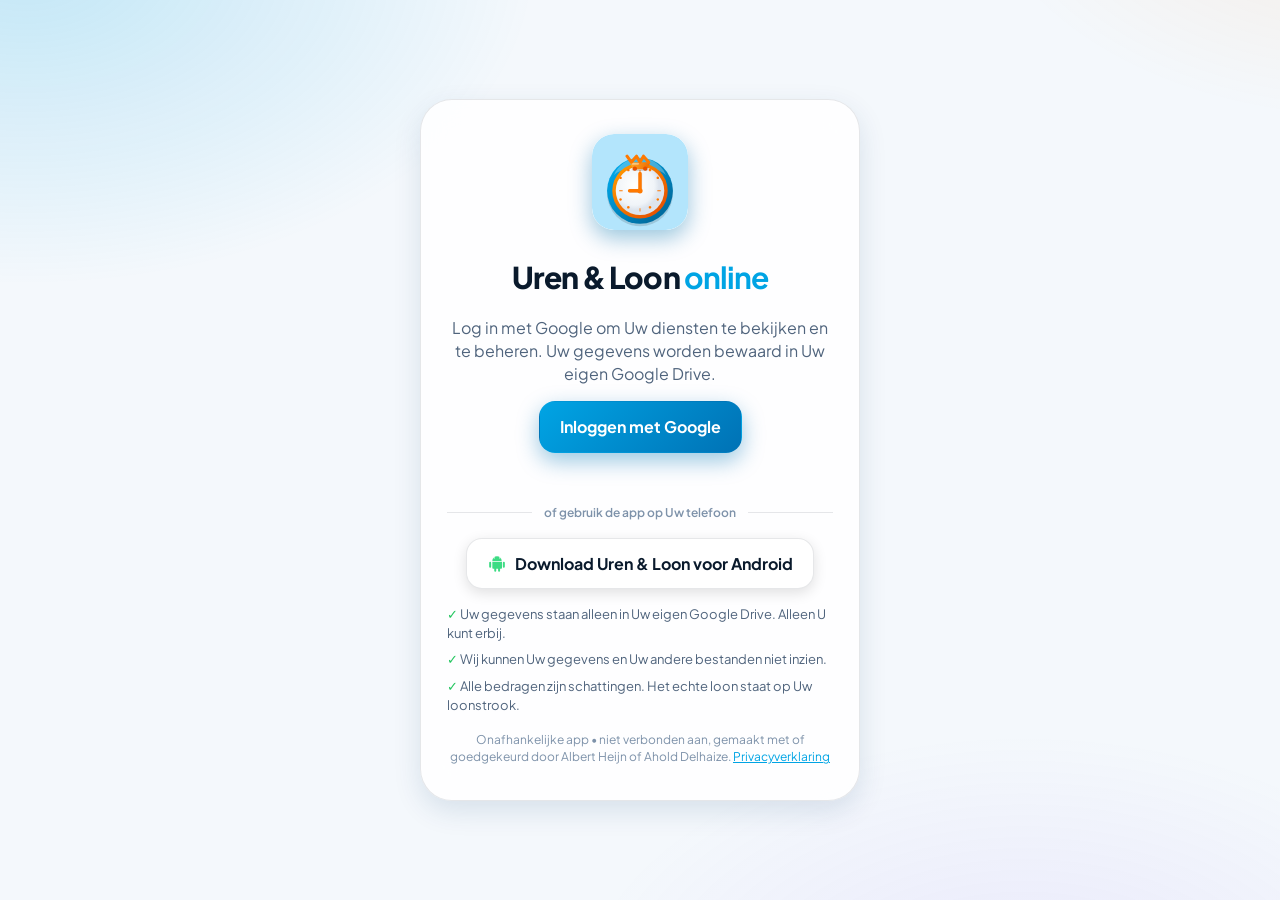
==== commit 9c208e51: "Add files via upload" ====
--- a/index.html
+++ b/index.html
@@ -68,7 +68,7 @@
         </ul>
       </div>
       <p class="inst-text">Voor feedback of het melden van problemen kunt U contact met mij opnemen via een DM op TikTok. Beschrijf daarbij zo duidelijk mogelijk wat er misgaat, zodat ik het probleem kan onderzoeken en waar mogelijk kan aanpassen.</p>
-      <p class="inst-version">Uren &amp; Loon versie: 1.1.0</p>
+      <p class="inst-version">Uren &amp; Loon versie: 1.5.0</p>
       <label class="inst-agree"><input id="inst-agree" type="checkbox"><span>Ik heb de bovenstaande informatie gelezen en begrijp dat Uren &amp; Loon zich momenteel in de testfase bevindt en dat er fouten of ontbrekende functies kunnen voorkomen.</span></label>
       <button id="inst-go" class="btn primary" type="button" disabled>Installeren!</button>
     </div>
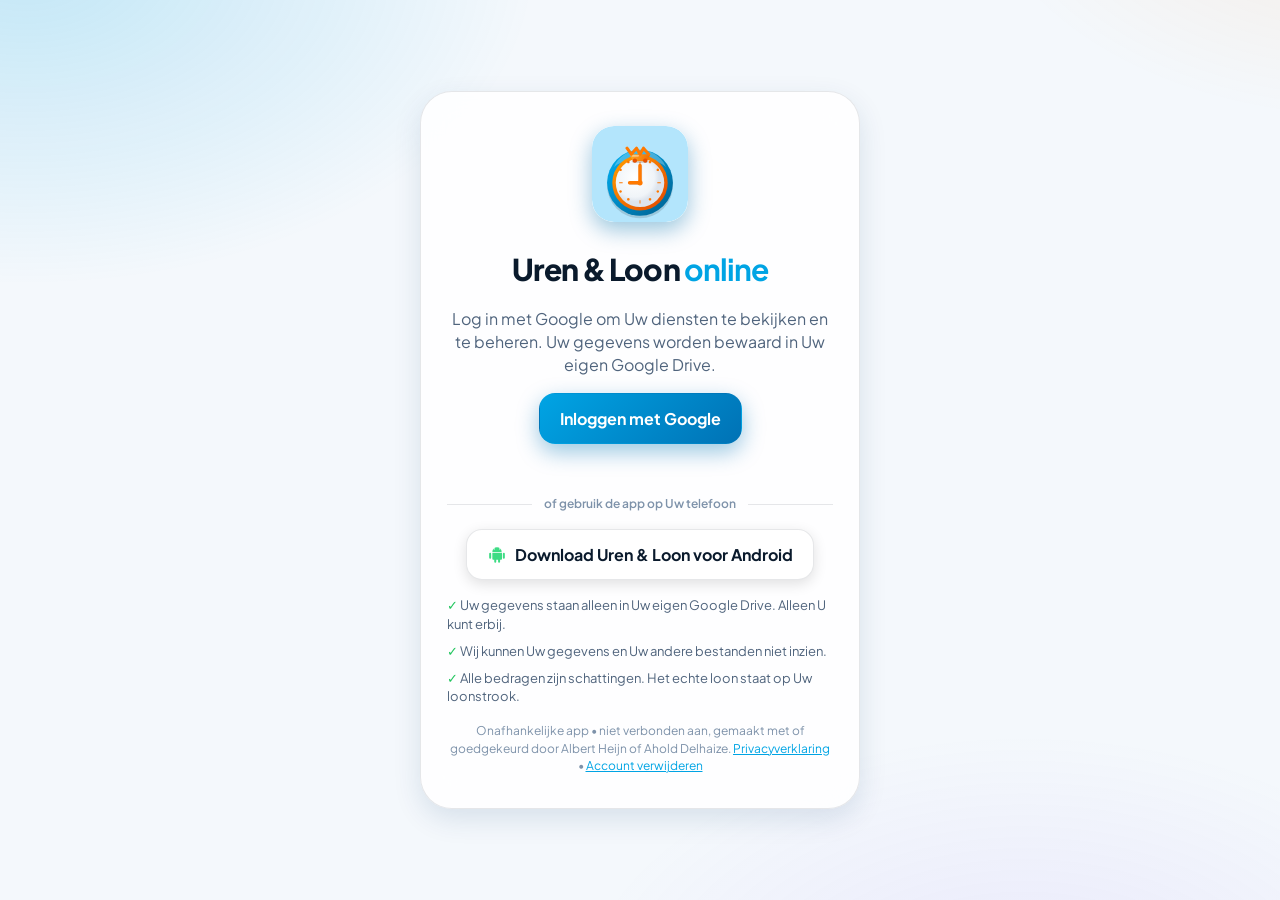
==== commit 1abdc124: "Add files via upload" ====
--- a/index.html
+++ b/index.html
@@ -47,7 +47,7 @@
         <li>Wij kunnen Uw gegevens en Uw andere bestanden niet inzien.</li>
         <li>Alle bedragen zijn schattingen. Het echte loon staat op Uw loonstrook.</li>
       </ul>
-      <p class="fine">Onafhankelijke app • niet verbonden aan, gemaakt met of goedgekeurd door Albert Heijn of Ahold Delhaize. <a href="privacy.html">Privacyverklaring</a></p>
+      <p class="fine">Onafhankelijke app • niet verbonden aan, gemaakt met of goedgekeurd door Albert Heijn of Ahold Delhaize. <a href="privacy.html">Privacyverklaring</a> • <a href="#account-verwijderen" id="lnk-delete">Account verwijderen</a></p>
     </div>
   </main>
 
--- a/style.css
+++ b/style.css
@@ -1 +1 @@
-@font-face{font-family:Plus Jakarta Sans;font-weight:400;font-display:swap;src:url(fonts/plus-jakarta-sans-latin-400-normal.woff2) format("woff2")}@font-face{font-family:Plus Jakarta Sans;font-weight:500;font-display:swap;src:url(fonts/plus-jakarta-sans-latin-500-normal.woff2) format("woff2")}@font-face{font-family:Plus Jakarta Sans;font-weight:600;font-display:swap;src:url(fonts/plus-jakarta-sans-latin-600-normal.woff2) format("woff2")}@font-face{font-family:Plus Jakarta Sans;font-weight:700;font-display:swap;src:url(fonts/plus-jakarta-sans-latin-700-normal.woff2) format("woff2")}@font-face{font-family:Plus Jakarta Sans;font-weight:800;font-display:swap;src:url(fonts/plus-jakarta-sans-latin-800-normal.woff2) format("woff2")}:root{--blue: #00A4E4;--blue-deep: #0072B5;--blue-light: #6FD3FA;--orange: #FF7900;--orange-soft: #FFA34F;--green: #22C55E;--red: #EF4444;--amber: #F59E0B;--violet: #8B5CF6;--teal: #14B8A6;--radius: 26px;--ease: cubic-bezier(.2, .8, .2, 1);color-scheme:dark;--bg: #040A13;--bg2: #0A1626;--card: rgba(20, 36, 58, .72);--card-solid: #0F1D31;--line: rgba(120, 160, 210, .16);--text: #EAF2FC;--muted: #9DB2CC;--faint: #6F86A3;--shadow: 0 10px 30px rgba(0, 0, 0, .35)}:root[data-theme=light]{color-scheme:light;--bg: #F4F8FC;--bg2: #EAF1F9;--card: rgba(255, 255, 255, .85);--card-solid: #FFFFFF;--line: rgba(10, 26, 44, .1);--text: #0A1A2C;--muted: #50647D;--faint: #7E92AA;--shadow: 0 10px 28px rgba(10, 60, 110, .12)}@media(prefers-color-scheme:light){:root[data-theme=system]{color-scheme:light;--bg: #F4F8FC;--bg2: #EAF1F9;--card: rgba(255, 255, 255, .85);--card-solid: #FFFFFF;--line: rgba(10, 26, 44, .1);--text: #0A1A2C;--muted: #50647D;--faint: #7E92AA;--shadow: 0 10px 28px rgba(10, 60, 110, .12)}}*{box-sizing:border-box;-webkit-tap-highlight-color:transparent}html,body{margin:0;min-height:100%}body{font-family:Plus Jakarta Sans,system-ui,-apple-system,Segoe UI,Roboto,sans-serif;background:var(--bg);color:var(--text);line-height:1.45}.hidden{display:none!important}h1,h2,h3,p{margin:0}button{font:inherit;color:inherit;cursor:pointer;border:0;background:none}input,select,textarea{font:inherit;color:inherit}a{color:var(--blue)}:focus-visible{outline:3px solid var(--orange);outline-offset:2px;border-radius:10px}.logo-mark{display:grid;place-items:center;border-radius:22.9%;box-shadow:0 8px 22px #006eaa66;flex:none}.logo-mark img{width:100%;height:100%;display:block;border-radius:inherit}.logo-mark.small{width:40px;height:40px;border-radius:22.9%;box-shadow:0 4px 12px #006eaa59}.logo-mark.big{width:96px;height:96px;position:relative}.splash .logo-mark.big:after{content:"";position:absolute;inset:-10px;border-radius:50%;border:4px solid transparent;border-top-color:var(--orange);border-right-color:var(--blue-light);animation:spin 2.4s linear infinite}.online{color:var(--blue);font-weight:700}@keyframes spin{to{transform:rotate(360deg)}}.splash,.login{min-height:100vh;min-height:100dvh;display:grid;place-items:center;text-align:center;padding:24px}.splash{position:fixed;inset:0;z-index:100;background:var(--bg);gap:10px;align-content:center;transition:opacity .4s var(--ease),transform .4s var(--ease)}.splash.out{opacity:0;transform:scale(1.04);pointer-events:none}.splash h1{font-size:30px;font-weight:800;letter-spacing:-.03em;margin-top:18px}.splash p{color:var(--muted)}.fine{font-size:12px;color:var(--faint);max-width:420px;margin-inline:auto}.login-card{width:min(440px,100%);background:var(--card);border:1px solid var(--line);border-radius:32px;padding:34px 26px;box-shadow:var(--shadow);backdrop-filter:blur(18px);display:grid;gap:16px;justify-items:center;animation:rise .6s var(--ease) both}.login-card h1{font-size:30px;font-weight:800;letter-spacing:-.03em;margin-top:10px}.lead{color:var(--muted)}.login-msg{min-height:1.4em;color:var(--red);font-size:14px;font-weight:600}.login-msg.info{color:var(--amber)}.login-points{list-style:none;padding:0;margin:0;display:grid;gap:8px;text-align:left;font-size:13px;color:var(--muted)}.login-points li:before{content:"\2713  ";color:var(--green);font-weight:800}.btn{display:inline-flex;align-items:center;justify-content:center;gap:8px;padding:13px 20px;border-radius:16px;font-weight:700;background:var(--card-solid);border:1px solid var(--line);transition:transform .15s var(--ease),filter .15s;min-height:46px}.btn:active{transform:scale(.96)}.btn.primary{background:linear-gradient(135deg,var(--blue),var(--blue-deep));color:#fff;border-color:transparent;box-shadow:0 8px 22px #0072b566}.btn.accent{background:linear-gradient(135deg,var(--orange-soft),var(--orange));color:#fff;border-color:transparent}.btn.danger{color:var(--red);border-color:#ef444466}.btn.small{padding:8px 14px;min-height:36px;font-size:14px;border-radius:12px}.btn[disabled]{opacity:.5;pointer-events:none}.app{max-width:1360px;margin:0 auto;padding:calc(env(safe-area-inset-top) + 18px) clamp(14px,3vw,40px) 140px}.topbar{display:flex;align-items:center;justify-content:space-between;gap:12px;margin-bottom:14px}.greeting{color:var(--muted);font-size:14px;font-weight:600}.title{font-size:28px;font-weight:800;letter-spacing:-.03em}.topbar-right{display:flex;align-items:center;gap:10px}.sync-pill{font-size:12px;font-weight:700;padding:7px 12px;border-radius:999px;background:var(--card);border:1px solid var(--line);color:var(--muted);display:inline-flex;gap:6px;align-items:center}.sync-pill:before{content:"";width:8px;height:8px;border-radius:50%;background:var(--green)}.sync-pill.busy:before{background:var(--amber);animation:pulse 1s infinite}.sync-pill.off:before{background:var(--faint)}.sync-pill.err:before{background:var(--red)}@keyframes pulse{50%{opacity:.3}}.period-bar{display:flex;flex-direction:column;gap:8px;padding:4px 0 12px}.pb-top{display:flex;align-items:center;gap:8px;flex-wrap:wrap}.pb-sep{width:1px;height:22px;background:var(--line);margin-inline:2px}.pb-row{display:flex;align-items:center;gap:6px;min-width:0}.pb-scroll{display:flex;gap:8px;flex:1;min-width:0;overflow-x:auto;padding:4px 4px 10px;scrollbar-width:thin;scrollbar-color:var(--line) transparent;cursor:grab;outline:none;overscroll-behavior-x:contain}.pb-scroll.drag{cursor:grabbing;user-select:none}.pb-scroll::-webkit-scrollbar{height:6px}.pb-scroll::-webkit-scrollbar-thumb{background:var(--line);border-radius:6px}.pb-scroll:focus-visible{box-shadow:0 0 0 2px var(--blue);border-radius:12px}.pb-arrow{flex:none;width:32px;height:32px;border-radius:50%;border:1px solid var(--line);background:var(--card);color:var(--muted);font-size:20px;line-height:1;font-weight:700;display:grid;place-items:center;padding:0 0 2px;transition:opacity .2s,transform .15s var(--ease)}.pb-arrow:disabled{opacity:.3;pointer-events:none}.pb-arrow:active{transform:scale(.92)}.period-bar.pb-fits .pb-arrow{display:none}.chip{flex:none;padding:8px 14px;border-radius:999px;border:1px solid var(--glass-border, var(--line));background:var(--card);font-size:14px;font-weight:600;color:var(--text);transition:transform .15s var(--ease),background .2s;white-space:nowrap;position:relative}.chip:active{transform:scale(.95)}.chip.on{background:linear-gradient(90deg,var(--blue),var(--blue-deep));border-color:transparent;color:#fff;font-weight:700}.chip.now:after{content:none}.chip.static{cursor:default}.view{display:grid;gap:14px}.card{background:var(--card);border:1px solid var(--line);border-radius:var(--radius);padding:18px;box-shadow:var(--shadow)}@keyframes rise{0%{opacity:0;transform:translateY(18px) scale(.98)}to{opacity:1;transform:none}}.card h2{font-size:13px;font-weight:800;letter-spacing:.08em;text-transform:uppercase;color:var(--muted);margin-bottom:12px}.muted{color:var(--muted)}.row{display:flex;align-items:center;justify-content:space-between;gap:12px}.stack{display:grid;gap:10px}.hero{color:#fff;border:0;position:relative;overflow:hidden;padding:22px;background:linear-gradient(135deg,#0094d4,#0072b5 55%,#005a94)}.hero:before{content:"";position:absolute;inset:-40%;background:radial-gradient(closest-side,rgba(111,211,250,.45),transparent 70%) 20% 30% / 60% 60% no-repeat,radial-gradient(closest-side,rgba(255,121,0,.35),transparent 70%) 85% 80% / 55% 55% no-repeat;animation:drift 14s ease-in-out infinite alternate}@keyframes drift{to{transform:translate(8%,-6%) rotate(8deg)}}.hero:after{content:"";position:absolute;inset:0;background:linear-gradient(110deg,transparent 35%,rgba(255,255,255,.14) 50%,transparent 65%);background-size:250% 100%;animation:shimmer 5s ease-in-out infinite}@keyframes shimmer{0%{background-position:150% 0}to{background-position:-50% 0}}.hero>*{position:relative;z-index:1}.hero .label{font-size:13px;font-weight:800;letter-spacing:.08em;text-transform:uppercase;opacity:.85}.hero .amount{font-size:clamp(38px,11vw,56px);font-weight:800;letter-spacing:-.04em;line-height:1.05;margin:6px 0 4px;font-variant-numeric:tabular-nums}.hero .note{opacity:.9;font-size:14px}.hero-top{display:flex;justify-content:space-between;gap:12px;align-items:flex-start}.ring{width:78px;height:78px;flex:none;position:relative}.ring svg{width:100%;height:100%;transform:rotate(-90deg)}.ring .track{stroke:#ffffff40}.ring .bar{stroke:#fff;stroke-linecap:round;transition:stroke-dashoffset 1.2s var(--ease)}.ring .txt{position:absolute;inset:0;display:grid;place-items:center;text-align:center;font-weight:800;font-size:20px;line-height:1}.ring .txt small{display:block;font-size:9px;font-weight:700;opacity:.85;letter-spacing:.04em;margin-top:2px}.hero-stats{display:grid;grid-template-columns:repeat(3,1fr);gap:8px;margin-top:18px}.hero-stats div{background:#ffffff29;border-radius:16px;padding:10px 12px}.hero-stats b{display:block;font-size:17px;font-weight:800;font-variant-numeric:tabular-nums}.hero-stats span{font-size:11px;font-weight:700;opacity:.85;text-transform:uppercase;letter-spacing:.06em}.progress{height:10px;border-radius:99px;background:var(--line);overflow:hidden}.progress>i{display:block;height:100%;border-radius:99px;background:linear-gradient(90deg,var(--blue),var(--blue-light));transition:width 1s var(--ease)}.big-num{font-size:26px;font-weight:800;letter-spacing:-.03em;font-variant-numeric:tabular-nums}.pos{color:var(--green)}.neg{color:var(--red)}.balance-bar{position:relative;height:14px;border-radius:99px;background:var(--line);margin:14px 0 6px}.balance-bar .planned{position:absolute;inset:0 auto 0 0;border-radius:99px;background:color-mix(in srgb,var(--blue) 40%,transparent)}.balance-bar .worked{position:absolute;inset:0 auto 0 0;border-radius:99px;background:var(--blue)}.balance-bar .contract{position:absolute;top:-5px;bottom:-5px;width:3px;background:var(--orange);border-radius:2px}.legend{display:flex;flex-wrap:wrap;gap:14px;font-size:12px;color:var(--muted)}.legend i{display:inline-block;width:10px;height:10px;border-radius:3px;margin-right:5px;vertical-align:-1px}.bars{display:flex;align-items:flex-end;gap:4px;height:150px;padding-top:10px}.bars .b{flex:1;min-width:4px;display:flex;flex-direction:column;justify-content:flex-end;align-items:center;height:100%;position:relative}.bars .b i{display:block;width:100%;border-radius:6px 6px 2px 2px;background:linear-gradient(180deg,var(--blue-light),var(--blue));min-height:2px;transform-origin:bottom;transition:filter .2s,transform .2s var(--ease)}.bars .b.sur i{background:linear-gradient(180deg,var(--orange-soft),var(--orange))}@keyframes grow{0%{transform:scaleY(0)}}.bars-axis{display:flex;justify-content:space-between;font-size:11px;color:var(--faint);margin-top:6px}.chart-readout{min-height:1.4em;font-size:14px;font-weight:700;margin-bottom:4px}.tiles{display:grid;grid-template-columns:repeat(2,1fr);gap:12px}.tile{background:var(--card);border:1px solid var(--line);border-radius:22px;padding:14px 16px}.tile span{font-size:11px;font-weight:800;letter-spacing:.08em;text-transform:uppercase;color:var(--muted)}.tile b{display:block;font-size:22px;font-weight:800;letter-spacing:-.03em;margin-top:4px;font-variant-numeric:tabular-nums}.tile small{color:var(--faint);font-size:12px}.disclaimer{text-align:center;font-size:12px;color:var(--faint);padding:4px 12px}.empty{text-align:center;padding:34px 20px;display:grid;gap:12px;justify-items:center}.empty h2{text-transform:none;letter-spacing:-.02em;font-size:20px;color:var(--text);margin:0}.week-head{display:flex;justify-content:space-between;font-size:13px;font-weight:800;color:var(--muted);letter-spacing:.04em;text-transform:uppercase;padding:8px 4px 0}.shift{display:grid;grid-template-columns:56px 1fr auto;gap:14px;align-items:center;padding:14px;border-radius:22px;background:var(--card);border:1px solid var(--line);text-align:left;width:100%;transition:transform .2s var(--ease),border-color .2s,box-shadow .2s}.shift:active{transform:scale(.98)}.date-block{width:56px;height:62px;border-radius:16px;display:grid;place-items:center;align-content:center;color:#fff;font-weight:800;line-height:1.1}.date-block small{font-size:11px;opacity:.9;text-transform:uppercase;letter-spacing:.06em}.date-block b{font-size:22px}.shift .times{font-weight:800;font-size:16px}.shift .sub{font-size:13px;color:var(--muted)}.shift .money{text-align:right;font-weight:800;font-size:17px;font-variant-numeric:tabular-nums}.shift .money small{display:block;font-size:12px;font-weight:600;color:var(--orange)}.seg{display:flex;height:6px;border-radius:99px;overflow:hidden;margin-top:8px;gap:1px}.seg i{display:block;height:100%}.pills{display:flex;flex-wrap:wrap;gap:6px;margin-top:8px}.pill{font-size:11px;font-weight:800;padding:3px 9px;border-radius:99px;background:var(--line);color:var(--muted)}.pill.o{background:#ff790029;color:var(--orange)}.pill.b{background:#00a4e429;color:var(--blue)}.pill.y{background:#f59e0b2e;color:var(--amber)}.shift-wrap{display:grid;gap:6px}.shift-actions{display:flex;gap:8px;justify-content:flex-end}.sum-row{display:grid;grid-template-columns:repeat(3,1fr);gap:8px;text-align:center}.sum-row b{display:block;font-size:19px;font-weight:800;font-variant-numeric:tabular-nums}.sum-row span{font-size:11px;font-weight:700;color:var(--muted);text-transform:uppercase;letter-spacing:.06em}.filters{display:flex;gap:8px;overflow-x:auto;scrollbar-width:none;padding-bottom:2px}.filters::-webkit-scrollbar{display:none}.nav{position:fixed;left:0;right:0;bottom:calc(env(safe-area-inset-bottom) + 16px);display:flex;justify-content:center;align-items:center;gap:12px;z-index:20;pointer-events:none;transition:transform .35s var(--ease),opacity .3s}.nav.away{transform:translateY(140%);opacity:0}.nav>*{pointer-events:auto}.nav-pill{position:relative;display:flex;padding:6px;border-radius:999px;background:var(--card-solid);border:1px solid var(--line);box-shadow:var(--shadow)}.nav-pill button{position:relative;z-index:1;display:flex;flex-direction:column;align-items:center;gap:2px;padding:8px 16px;min-width:84px;border-radius:999px;color:var(--muted);font-size:11px;font-weight:700;transition:color .25s}.nav-pill button svg{width:22px;height:22px;fill:currentColor}.nav-pill button.on{color:#fff}.nav-indicator{position:absolute;top:6px;bottom:6px;left:6px;border-radius:999px;background:linear-gradient(135deg,var(--blue),var(--blue-deep));transition:transform .4s var(--ease),width .4s var(--ease)}.fab{width:58px;height:58px;border-radius:50%;background:linear-gradient(135deg,var(--orange-soft),var(--orange));box-shadow:0 10px 24px #ff790073;display:grid;place-items:center;transition:transform .15s var(--ease)}.fab:active{transform:scale(.92) rotate(90deg)}.fab svg{width:28px;height:28px;fill:#fff}.overlay{position:fixed;inset:0;z-index:50;background:#02081099;backdrop-filter:blur(6px);display:grid;align-items:end;animation:fade .25s both}.overlay.center{align-items:center;padding:20px}@keyframes fade{0%{opacity:0}}.sheet{background:var(--bg2);width:min(680px,100%);margin:0 auto;max-height:94dvh;overflow:auto;border-radius:30px 30px 0 0;padding:20px 18px calc(env(safe-area-inset-bottom) + 24px);border:1px solid var(--line);animation:slide .4s var(--ease) both;overscroll-behavior:contain}.sheet.full{min-height:94dvh}@keyframes slide{0%{transform:translateY(40px);opacity:0}}.dialog{background:var(--card-solid);width:min(400px,100%);margin:0 auto;border-radius:26px;padding:22px;border:1px solid var(--line);animation:pop .3s var(--ease) both;display:grid;gap:12px}@keyframes pop{0%{transform:scale(.92);opacity:0}}.dialog h3{font-size:19px;font-weight:800;letter-spacing:-.02em}.dialog .actions{display:flex;gap:10px;justify-content:flex-end;flex-wrap:wrap;margin-top:6px}.sheet-head{display:flex;align-items:center;justify-content:space-between;margin-bottom:14px;gap:10px}.sheet-head h2{font-size:22px;font-weight:800;letter-spacing:-.03em;text-transform:none;color:var(--text);margin:0}.icon-btn{width:42px;height:42px;border-radius:14px;background:var(--card);border:1px solid var(--line);display:grid;place-items:center;font-size:20px}.field{display:grid;gap:6px}.field>label,.label{font-size:12px;font-weight:800;letter-spacing:.06em;text-transform:uppercase;color:var(--muted)}.input,select.input,textarea.input{width:100%;padding:12px 14px;border-radius:14px;background:var(--card-solid);border:1px solid var(--line);min-height:46px}textarea.input{min-height:80px;resize:vertical}.grid2{display:grid;grid-template-columns:1fr 1fr;gap:12px}.section{display:grid;gap:12px;padding:16px;border-radius:22px;background:var(--card);border:1px solid var(--line);margin-bottom:12px}.task-chip{display:inline-flex;align-items:center;gap:8px;padding:9px 14px;border-radius:999px;border:2px solid var(--c);color:var(--c);font-weight:800;font-size:14px;background:transparent;transition:background .2s,color .2s,transform .15s}.task-chip.on{background:var(--c);color:#fff}.task-chip:active{transform:scale(.94)}.chips{display:flex;flex-wrap:wrap;gap:8px}.warn{padding:10px 14px;border-radius:14px;font-size:13px;font-weight:600;background:#f59e0b26;color:var(--amber)}.warn.bad{background:#ef444424;color:var(--red)}.switch{display:flex;align-items:center;justify-content:space-between;gap:12px}.switch input{appearance:none;width:50px;height:30px;border-radius:99px;background:var(--line);position:relative;transition:background .2s;flex:none;cursor:pointer}.switch input:after{content:"";position:absolute;top:3px;left:3px;width:24px;height:24px;border-radius:50%;background:#fff;transition:transform .25s var(--ease);box-shadow:0 2px 6px #0000004d}.switch input:checked{background:var(--blue)}.switch input:checked:after{transform:translate(20px)}.switch input:disabled{opacity:.6}.break-row{display:grid;grid-template-columns:1fr 1fr auto auto;gap:8px;align-items:end}.formbar{position:sticky;bottom:calc(-1*env(safe-area-inset-bottom) - 24px);margin:0 -18px;padding:14px 18px calc(env(safe-area-inset-bottom) + 14px);background:var(--bg2);border-top:1px solid var(--line);display:flex;align-items:center;justify-content:space-between;gap:12px}.formbar .est b{font-size:22px;font-weight:800;letter-spacing:-.03em;font-variant-numeric:tabular-nums}.formbar .est span{display:block;font-size:11px;color:var(--muted);font-weight:700;text-transform:uppercase;letter-spacing:.06em}.kv{display:flex;justify-content:space-between;gap:12px;padding:9px 0;border-bottom:1px solid var(--line);font-size:14px}.kv:last-child{border-bottom:0}.kv span:first-child{color:var(--muted)}.kv b{text-align:right;font-variant-numeric:tabular-nums}.timeline{display:grid;gap:8px}.tl-item{display:flex;gap:10px;align-items:center;font-size:14px}.tl-item i{width:12px;height:12px;border-radius:4px;flex:none}.snackbar{position:fixed;left:50%;bottom:calc(env(safe-area-inset-bottom) + 100px);transform:translate(-50%,30px);background:#1d2a3d;color:#fff;padding:12px 16px;border-radius:16px;box-shadow:var(--shadow);display:flex;align-items:center;gap:14px;opacity:0;pointer-events:none;transition:.3s var(--ease);z-index:70;font-weight:600;font-size:14px;max-width:calc(100% - 32px)}.snackbar.show{opacity:1;transform:translate(-50%);pointer-events:auto}.snackbar button{color:var(--orange-soft);font-weight:800}@media(prefers-reduced-motion:reduce){*,*:before,*:after{animation-duration:.01ms!important;animation-iteration-count:1!important;transition-duration:.01ms!important}}.actions{display:flex;gap:10px;flex-wrap:wrap}.dialog p{white-space:pre-line}details summary{list-style-position:inside}.legal{max-width:720px;margin:0 auto;padding:32px 18px 60px}.legal h1{font-size:30px;font-weight:800;letter-spacing:-.03em;margin-bottom:8px}.legal h2{font-size:18px;font-weight:800;margin:26px 0 8px}.legal p,.legal li{color:var(--muted)}.legal ul{padding-left:20px;display:grid;gap:6px}.hero .label{color:#fff}.bars{justify-content:center}.bars .b{flex:1 1 0;max-width:34px}.field,.section,.section>*{min-width:0}.input{min-width:0}.break-row{grid-template-columns:minmax(0,1fr) minmax(0,1fr) auto auto}.sheet{overflow-x:hidden}.section .row{flex-wrap:wrap}.rate-row{display:grid;grid-template-columns:minmax(0,1fr) minmax(0,1fr) auto;gap:8px;align-items:end}.rate-row .field:nth-child(3){grid-column:1 / 3;grid-row:2}.rate-row .icon-btn{grid-column:3;grid-row:1}.dot{width:22px;height:22px;border-radius:50%;border:2px solid var(--line);flex:none}.kv.strong{font-weight:800}.kv.strong b,.kv.strong span{color:var(--text)}.kv{flex-wrap:wrap;align-items:center}:root{--sidebar: 252px}html{scroll-behavior:smooth}body{position:relative}body:before{content:"";position:fixed;inset:-25%;z-index:-1;pointer-events:none;will-change:transform;background:radial-gradient(38% 34% at 18% 14%,rgba(0,164,228,.2),transparent 70%),radial-gradient(30% 28% at 88% 6%,rgba(255,121,0,.11),transparent 70%),radial-gradient(34% 30% at 70% 92%,rgba(139,92,246,.1),transparent 70%);animation:bgdrift 46s ease-in-out infinite alternate}@keyframes bgdrift{0%{transform:translateZ(0) scale(1)}to{transform:translate3d(3%,2.5%,0) scale(1.08)}}.view{display:grid;gap:clamp(12px,1.4vw,20px);grid-template-columns:minmax(0,1fr);grid-auto-flow:dense;align-items:stretch}.view>*{min-width:0}#live-card{display:contents}.week-head{padding-top:14px}.tiles{gap:clamp(10px,1.2vw,16px)}.nav-brand,.nav-foot{display:none}.nav-pill button svg{transition:transform .3s var(--ease)}.nav-pill button.on svg{animation:navpop .5s var(--ease)}@keyframes navpop{0%{transform:scale(.7) rotate(-12deg)}60%{transform:scale(1.18) rotate(4deg)}to{transform:none}}@keyframes rise{0%{opacity:0;transform:translateY(18px) scale(.98)}}@keyframes viewR{0%{opacity:0;transform:translate(28px)}}@keyframes viewL{0%{opacity:0;transform:translate(-28px)}}@keyframes ringdraw{0%{stroke-dashoffset:var(--circ)}}@keyframes removeOut{to{opacity:0;transform:translate(-36px) scale(.94)}}@keyframes starpop{0%{transform:scale(.4) rotate(-20deg)}55%{transform:scale(1.35) rotate(8deg)}to{transform:none}}@keyframes sheetOut{to{opacity:0;transform:translateY(24px) scale(.98)}}@keyframes fadeOut{to{opacity:0}}@keyframes popOut{to{opacity:0;transform:scale(.94)}}.view.enter-r{animation:viewR .38s var(--ease)}.view.enter-l{animation:viewL .38s var(--ease)}.view.animate .card,.view.animate .tile,.view.animate .shift-wrap,.view.animate .week-head,.view.animate .filters{animation:rise .6s var(--ease) backwards;animation-delay:calc(var(--i, 0) * 60ms)}.view.animate .tile{animation-delay:calc(var(--i, 0) * 60ms + .12s)}.view.animate .ring .bar{animation:ringdraw 1.4s var(--ease) .25s backwards}.ring .bar{stroke-dashoffset:var(--off, 0)}.view.animate .progress>i,.view.animate .balance-bar .planned,.view.animate .balance-bar .worked{transform-origin:left;animation:growx 1.1s var(--ease) .3s backwards}.view.animate .bars .b i{animation:growy .9s var(--ease) backwards}.view.animate .seg i{transform-origin:left;animation:growx .8s var(--ease) .2s backwards}.shift-wrap.removing{animation:removeOut .28s var(--ease) forwards;pointer-events:none}.pill.pop{animation:starpop .55s var(--ease)}.overlay.closing{pointer-events:none;animation:fadeOut .2s ease forwards}.overlay.closing .sheet{animation:sheetOut .2s ease forwards}.overlay.closing .dialog{animation:popOut .2s ease forwards}.sync-pill.busy:before{animation:pulse 1s infinite}.confetti{position:fixed;inset:0;pointer-events:none;z-index:90;overflow:hidden}.confetti i{position:absolute;width:9px;height:14px;border-radius:2px;will-change:transform,opacity}@media(hover:hover){.card,.tile,.shift{transition:transform .25s var(--ease),box-shadow .25s,border-color .25s}.card:not(.hero):not(.empty):hover,.tile:hover{transform:translateY(-3px);border-color:color-mix(in srgb,var(--blue) 45%,var(--line));box-shadow:0 18px 40px #00468c38}.shift:hover{transform:translateY(-2px);border-color:color-mix(in srgb,var(--blue) 45%,var(--line));box-shadow:0 12px 28px #00468c33}.chip:hover{transform:translateY(-1px);border-color:var(--blue)}.btn:hover{filter:brightness(1.08)}.bars .b:hover i{filter:brightness(1.15) saturate(1.2);transform:scaleY(1.04)}.nav-pill button:not(.on):hover{color:var(--text)}.fab:hover{transform:scale(1.06)}.icon-btn:hover{border-color:var(--blue)}}.hero .glow{position:absolute;inset:0;z-index:1;pointer-events:none;opacity:0;transition:opacity .3s;background:radial-gradient(320px circle at var(--mx, 70%) var(--my, 0%),rgba(255,255,255,.24),transparent 60%)}.hero:hover .glow{opacity:1}.hero>.glow{position:absolute}@media(min-width:700px){.view.v-dash,.view.v-shifts{grid-template-columns:repeat(2,minmax(0,1fr))}.span-all{grid-column:1 / -1}.span-2{grid-column:span 2}.tiles{grid-template-columns:repeat(4,minmax(0,1fr))}.hero{padding:28px 30px}.hero .amount{font-size:clamp(46px,6vw,76px)}.hero-stats{margin-top:24px}.hero-stats b{font-size:22px}.ring{width:96px;height:96px}.ring .txt{font-size:26px}.topbar{margin-bottom:20px}.title{font-size:clamp(30px,3vw,40px)}.card{padding:22px}.overlay{align-items:center;padding:24px}.sheet{border-radius:28px;max-height:min(92dvh,920px);padding-bottom:24px}.sheet.full{min-height:0}.sheet.wide{width:min(940px,100%)}.formbar{bottom:-24px;margin:0 -18px -24px;border-radius:0 0 28px 28px}#form-body{display:grid;grid-template-columns:repeat(2,minmax(0,1fr));gap:0 16px;align-items:start}#form-body>#f-suggest{grid-column:1 / -1}#form-body>#f-suggest:empty{display:none}}@media(min-width:1024px){.app{margin-left:var(--sidebar);max-width:none;padding-bottom:60px;padding-top:28px}.app>.topbar,.app>.period-bar,.app>.view{max-width:1280px;margin-inline:auto}.nav{position:fixed;inset:0 auto 0 0;width:var(--sidebar);flex-direction:column;align-items:stretch;justify-content:flex-start;gap:16px;padding:26px 16px 20px;background:color-mix(in srgb,var(--bg2) 94%,transparent);border-right:1px solid var(--line);pointer-events:auto;transform:none!important;opacity:1!important}.nav-brand{display:flex;align-items:center;gap:12px;padding:0 8px 14px}.nav-brand b{display:block;font-size:17px;font-weight:800;letter-spacing:-.02em}.nav-brand small{color:var(--muted);font-size:12px}.nav-pill{flex-direction:column;border-radius:22px;padding:6px;box-shadow:none;background:transparent;border:0;gap:2px}.nav-pill button{flex-direction:row;justify-content:flex-start;gap:14px;min-width:0;padding:13px 16px;font-size:15px;border-radius:16px}.nav-indicator{inset:6px 6px auto;width:auto;border-radius:16px}.fab{display:flex;align-items:center;justify-content:center;width:100%;height:52px;border-radius:18px;gap:10px;color:#fff;font-weight:800;font-size:15px;margin-top:4px}.fab:after{content:"Nieuwe dienst"}.fab svg{width:24px;height:24px}.nav-foot{display:block;margin-top:auto;padding:0 10px;font-size:11.5px;line-height:1.5;color:var(--faint)}.view.v-set{display:block;column-count:2;column-gap:20px}.view.v-set>*{break-inside:avoid;margin-bottom:20px}.snackbar{left:calc(50% + var(--sidebar) / 2);bottom:32px}}@media(min-width:1180px){.view.v-dash,.view.v-shifts{grid-template-columns:repeat(3,minmax(0,1fr))}}@media(min-width:1700px){.app>.topbar,.app>.period-bar,.app>.view{max-width:1480px}.view.v-set{column-count:3}}@media(max-height:520px)and (orientation:landscape){.nav{bottom:8px}.app{padding-bottom:96px}}.shift-wrap{content-visibility:auto;contain-intrinsic-size:auto 150px}@media(prefers-reduced-motion:reduce){body:before{animation:none}html{scroll-behavior:auto}}.card .row{flex-wrap:wrap;row-gap:6px}.big-num{white-space:nowrap}.card h2{overflow-wrap:anywhere}.bars .b{padding:0;border:0;background:none}.card .row>div:last-child:not(:only-child){margin-left:auto}.onb-ov{align-items:stretch;padding:0;background:#020810b8}.onb{background:var(--bg2);width:min(660px,100%);height:100dvh;margin:0 auto;display:flex;flex-direction:column;overflow:hidden;position:relative;border:1px solid var(--line);animation:slide .45s var(--ease) both}.overlay.closing .onb{animation:sheetOut .2s ease forwards}@media(min-width:700px){.onb-ov{align-items:center;padding:24px}.onb{height:min(780px,92dvh);border-radius:30px}}.onb-head{display:flex;align-items:center;justify-content:space-between;gap:12px;padding:calc(env(safe-area-inset-top) + 16px) 18px 6px}.onb-dots{display:flex;gap:6px}.onb-dots i{width:8px;height:8px;border-radius:99px;background:var(--line);transition:width .35s var(--ease),background .35s}.onb-dots i.on{width:26px;background:var(--blue)}.onb-dots i.done{background:color-mix(in srgb,var(--blue) 55%,transparent)}.onb-body{flex:1;overflow:auto;padding:12px 24px 24px;overscroll-behavior:contain}.onb-page{display:grid;gap:16px;align-content:start;animation:viewR .45s var(--ease)}.onb-page.back{animation:viewL .45s var(--ease)}.onb-page h2{font-size:clamp(26px,5vw,34px);font-weight:800;letter-spacing:-.03em;line-height:1.1;margin:0;text-transform:none;color:var(--text)}.onb-page .lead{font-size:16px}.onb-hero{display:grid;place-items:center;padding:18px 0 6px}.onb-foot{display:flex;justify-content:space-between;gap:12px;padding:14px 18px calc(env(safe-area-inset-bottom) + 16px);border-top:1px solid var(--line)}.onb-foot .btn.primary{flex:1;max-width:340px;margin-left:auto}.onb-points{list-style:none;padding:0;margin:0;display:grid;gap:10px}.onb-points li{display:grid;gap:2px;padding:14px 16px;border-radius:18px;background:var(--card);border:1px solid var(--line)}.onb-points li span{color:var(--muted);font-size:14px}.onb-sum{cursor:pointer;font-weight:700;color:var(--blue);font-size:14px}.linklike{color:var(--blue);font-weight:700;font-size:14px;text-decoration:underline;justify-self:start;padding:4px 0}.onb-steps{list-style:none;padding:0;margin:0;display:grid;gap:8px;counter-reset:s}.onb-steps li{display:grid;gap:2px;padding:12px 14px 12px 50px;border-radius:16px;border:1px solid var(--line);background:var(--card);position:relative;counter-increment:s;transition:border-color .3s,background .3s}.onb-steps li:before{content:counter(s);position:absolute;left:14px;top:12px;width:26px;height:26px;border-radius:50%;display:grid;place-items:center;font-weight:800;font-size:13px;background:var(--line)}.onb-steps li.ok{border-color:color-mix(in srgb,var(--green) 55%,var(--line))}.onb-steps li.ok:before{content:"\2713";background:var(--green);color:#fff}.onb-steps li span{color:var(--muted);font-size:13px}.onb-demo{padding:4px 0;min-height:150px;display:grid;align-content:center}.onb-gone{display:flex;justify-content:space-between;align-items:center;gap:12px;padding:18px;border-radius:18px;border:1px dashed var(--line);color:var(--muted);animation:rise .4s var(--ease) backwards}.btn.pulse{animation:pulsering 1.6s ease-out infinite}@keyframes pulsering{0%{box-shadow:0 0 color-mix(in srgb,var(--orange) 60%,transparent)}70%{box-shadow:0 0 0 12px transparent}to{box-shadow:0 0 0 0 transparent}}.onb-check{width:64px;height:64px;justify-self:start}.onb-check.big{width:96px;height:96px;justify-self:center}.onb-check svg{width:100%;height:100%}.onb-check circle{fill:none;stroke:var(--green);stroke-width:3;stroke-dasharray:145;stroke-dashoffset:145;animation:draw .7s var(--ease) .1s forwards}.onb-check path{fill:none;stroke:var(--green);stroke-width:4;stroke-linecap:round;stroke-linejoin:round;stroke-dasharray:40;stroke-dashoffset:40;animation:draw .5s var(--ease) .6s forwards}@keyframes draw{to{stroke-dashoffset:0}}@media(prefers-reduced-motion:reduce){.btn.pulse{animation:none}.onb-check circle,.onb-check path{animation:none;stroke-dashoffset:0}}.onb-page .fine{margin:0;max-width:none;text-align:left}.chip.year{padding:8px 16px;font-weight:800;letter-spacing:.02em}.chip.year.sel{border-color:var(--blue);color:var(--blue);background:var(--card)}.login-or{display:flex;align-items:center;gap:12px;width:100%;color:var(--faint);font-size:12px;font-weight:600}.login-or:before,.login-or:after{content:"";flex:1;height:1px;background:var(--line)}.btn.android{background:var(--card-solid);color:var(--text);border:1px solid var(--line);box-shadow:0 4px 14px #0000001f}.btn.android svg{color:#3ddc84;flex:none}.install-dialog{width:min(480px,calc(100% - 24px));max-height:calc(100dvh - 24px);overflow:auto;padding:22px;border:1px solid var(--line);border-radius:28px;background:var(--card-solid);color:var(--text);box-shadow:0 30px 80px #00000073;text-align:left}.install-dialog[open]{animation:rise .35s var(--ease) both}.install-dialog::backdrop{background:#040a1399;backdrop-filter:blur(6px)}.install-dialog>div{display:grid;gap:14px}.install-dialog [hidden]{display:none!important}.inst-head{display:flex;align-items:center;justify-content:space-between;gap:12px;margin-bottom:14px}.inst-head h2{font-size:21px;font-weight:800;letter-spacing:-.02em}.inst-close{width:36px;height:36px;border-radius:50%;border:1px solid var(--line);background:transparent;color:var(--muted);font-size:22px;line-height:1;cursor:pointer}.inst-notice{border-left:4px solid var(--orange);background:#ff790014;border-radius:6px 14px 14px 6px;padding:12px 14px}.inst-notice h3{font-size:17px;font-weight:800;margin-bottom:6px}.inst-notice ul{margin:0;padding-left:18px;display:grid;gap:7px;font-size:14px;color:var(--muted)}.inst-text{font-size:14px;color:var(--muted)}.inst-version{text-align:center;font-size:13px;font-weight:700;color:var(--muted);background:#78a0d21a;border-radius:12px;padding:9px}.inst-agree{display:flex;gap:12px;align-items:flex-start;font-size:14px;background:#78a0d214;border:1px solid var(--line);border-radius:14px;padding:12px 14px;cursor:pointer}.inst-agree input{width:20px;height:20px;flex:none;margin-top:1px;accent-color:var(--blue);cursor:pointer}.inst-box{display:grid;gap:10px}.inst-box h3{font-size:18px;font-weight:800}.inst-meta{font-size:12px;color:var(--faint)}.inst-label{font-size:14px;font-weight:700}.inst-pass{display:flex;gap:8px;align-items:center;background:#78a0d21a;border:1px solid var(--line);border-radius:12px;padding:8px 8px 8px 12px}.inst-pass code{flex:1;min-width:0;font-family:ui-monospace,SFMono-Regular,Menlo,Consolas,monospace;font-size:15px;font-weight:700;word-break:break-word}.inst-input{width:100%;padding:13px 14px;border-radius:14px;border:1px solid var(--line);background:#78a0d214;color:var(--text);font:inherit;font-size:16px}.inst-input:focus{outline:2px solid var(--blue);outline-offset:1px}.inst-prog[hidden]{display:none}.inst-bar{height:8px;border-radius:8px;background:#78a0d22e;overflow:hidden}.inst-bar i{display:block;height:100%;width:0;background:linear-gradient(90deg,var(--blue),var(--blue-light));transition:width .4s var(--ease)}.inst-steps{margin:4px 0 0;padding-left:20px;display:grid;gap:6px;font-size:13px;color:var(--muted)}:root{--surface: #0D1A2B;--surface-el: #122338;--sunken: rgba(255,255,255,.06);--track: rgba(255,255,255,.12);--chart-line: #6FD3FA;--chart-fill: rgba(0,164,228,.45);--chart-grid: rgba(255,255,255,.08);--positive: #34D399;--negative: #F87171;--warning: #F59E0B;--glass-border: rgba(255,255,255,.14);--hero1: #0A4F8F;--hero2: #0086CC;--hero3: #00A4E4}:root[data-theme=light]{--surface: #FFFFFF;--surface-el: #FFFFFF;--sunken: rgba(10,26,44,.05);--track: rgba(10,26,44,.08);--chart-line: #0072B5;--chart-fill: rgba(0,164,228,.3);--chart-grid: rgba(10,26,44,.07);--positive: #16A34A;--negative: #DC2626;--warning: #D97706;--glass-border: rgba(10,26,44,.12);--hero1: #0072B5;--hero2: #0094D6;--hero3: #22B8F0}@media(prefers-color-scheme:light){:root[data-theme=system]{--surface: #FFFFFF;--surface-el: #FFFFFF;--sunken: rgba(10,26,44,.05);--track: rgba(10,26,44,.08);--chart-line: #0072B5;--chart-fill: rgba(0,164,228,.3);--chart-grid: rgba(10,26,44,.07);--positive: #16A34A;--negative: #DC2626;--warning: #D97706;--glass-border: rgba(10,26,44,.12);--hero1: #0072B5;--hero2: #0094D6;--hero3: #22B8F0}}.view.v-dash{display:block!important;column-count:auto!important}.view.v-dash>*+*{margin-top:14px}.ico{flex:none;display:block}.banner{display:flex;align-items:center;gap:12px;width:100%;text-align:left;border-radius:18px;padding:12px 14px;background:var(--surface);border:1px solid var(--line);color:var(--text)}.banner>div{display:grid;gap:2px;flex:1;min-width:0}.banner b{font-size:15px}.banner span{font-size:13px;color:var(--muted)}.banner .ico{color:var(--blue)}.banner.edit{background:color-mix(in srgb,var(--blue) 12%,transparent);border-color:transparent}.banner.warnb{background:color-mix(in srgb,var(--warning) 14%,transparent);border-color:color-mix(in srgb,var(--warning) 45%,transparent)}.banner.warnb .ico{color:var(--warning)}.banner .arr{font-size:24px;color:var(--muted)}.banner.hint{padding:6px 4px 6px 14px}.banner.hint span{color:var(--text);font-size:13px}.disclaimer{display:flex;gap:8px;align-items:flex-start;font-size:12px;color:var(--faint);padding:4px 8px}.disclaimer .ico{margin-top:2px}.btn.wide{width:100%}.btn .ico{margin-right:2px}.btn.soft{background:var(--surface-el);border:1px solid var(--line)}.btn.ghost{background:none;border:0;color:var(--muted)}.dgrid{display:grid;grid-template-columns:repeat(var(--cols),minmax(0,1fr));grid-auto-rows:100px;gap:12px;position:relative}.dtile{position:relative;min-width:0;min-height:0}.view.animate .dtile{animation:rise .55s var(--ease) both;animation-delay:calc(var(--i) * 45ms + 60ms)}.dtile.added{animation:pop .5s cubic-bezier(.3,1.5,.5,1) both}@keyframes pop{0%{transform:scale(.6);opacity:0}}.dgrid.editing .dtile:not(.dragging):not(.resizing){animation:wiggle .55s ease-in-out infinite alternate;animation-delay:calc(var(--i) * -97ms)}.dgrid.editing .dtile:nth-child(3n){animation-duration:.62s}.dgrid.editing .dtile:nth-child(3n+1){animation-duration:.58s}@keyframes wiggle{0%{transform:rotate(-.7deg)}to{transform:rotate(.7deg)}}.dgrid.editing .t-frame{cursor:grab;user-select:none;-webkit-user-select:none}.dgrid.editing .t-frame *{pointer-events:none}.dtile.dragging{z-index:20}.dtile.dragging .t-frame{box-shadow:0 18px 40px #00000059;cursor:grabbing}body.dash-dragging{user-select:none;-webkit-user-select:none;touch-action:none}.dt-x,.dt-h{position:absolute;z-index:3;display:grid;place-items:center;border-radius:50%;color:#fff;border:2px solid var(--surface);box-shadow:0 4px 10px #00000040;touch-action:none}.dt-x{width:28px;height:28px;left:-8px;top:-8px;background:var(--negative)}.dt-h{width:32px;height:32px;right:4px;bottom:4px;background:linear-gradient(135deg,var(--blue),var(--blue-deep));cursor:nwse-resize}.dt-h .ico{transform:rotate(90deg)}.dtile.resizing:after{content:attr(data-label);position:absolute;left:50%;top:50%;transform:translate(-50%,-50%);background:#040a13d1;color:#fff;padding:6px 14px;border-radius:999px;font-weight:800;font-size:13px;z-index:4}.dtile.resizing .t-frame{outline:2px dashed var(--blue);outline-offset:2px}body.dash-editing .nav{transform:translateY(160%);pointer-events:none}#edit-bar{position:fixed;left:0;right:0;bottom:0;z-index:45;display:flex;gap:12px;padding:24px 16px calc(14px + env(safe-area-inset-bottom));background:linear-gradient(transparent,color-mix(in srgb,var(--bg) 92%,transparent) 40%,var(--bg));animation:up .3s var(--ease)}#edit-bar.out{animation:down .26s var(--ease) forwards}#edit-bar .btn{flex:1;height:56px;border-radius:20px;font-weight:800;max-width:420px}#edit-bar .btn:first-child{margin-left:auto}#edit-bar .btn:last-child{margin-right:auto}@keyframes up{0%{transform:translateY(100%);opacity:0}}@keyframes down{to{transform:translateY(100%);opacity:0}}body.dash-editing .view{padding-bottom:110px}.t-frame{position:relative;height:100%;width:100%;display:flex;flex-direction:column;min-width:0;overflow:hidden;background:var(--card);border:1px solid var(--glass-border);border-radius:var(--radius);padding:16px;box-shadow:var(--shadow);color:var(--text);transition:transform .18s var(--ease),box-shadow .18s}.sz-KLEIN .t-frame{padding:10px;border-radius:22px}.sz-SMAL .t-frame,.sz-BREED .t-frame{padding:14px}.t-frame.clickable{cursor:pointer}.t-frame.clickable:active{transform:scale(.97)}@media(hover:hover){.dgrid:not(.editing) .t-frame.clickable:hover{transform:translateY(-2px);box-shadow:0 14px 32px #00000047}}.t-frame.accent-border{border-color:color-mix(in srgb,var(--blue) 35%,transparent)}.t-row{display:flex;align-items:center;gap:8px;min-width:0}.t-row.fill{flex:1;height:100%;min-height:0}.t-row.top{align-items:flex-start}.t-row.even>*{flex:1;min-width:0}.t-row.eq>*{flex:1;min-width:0;height:100%}.t-row.gap6{gap:6px}.t-row.gap8{gap:8px}.t-row.gap10{gap:10px}.t-row.gap12{gap:12px}.t-row.gap14{gap:14px}.t-row.gap16{gap:16px}.t-col{display:flex;flex-direction:column;min-width:0}.t-col.vc{justify-content:center}.t-col.end{align-items:flex-end}.t-col.center{align-items:center;text-align:center}.t-col.even{justify-content:space-evenly}.t-col.bottom{justify-content:flex-end}.t-col.gap6{gap:6px}.t-col.gap8{gap:8px}.t-col.eq>*{flex:1;min-height:0}.h100{height:100%;min-height:0}.grow1{flex:1;min-width:0}.t-grow{flex:1;min-height:0;display:flex;flex-direction:column}.t-grow.vis{justify-content:flex-end}.t-grow.vc{justify-content:center}.t-grow.center{align-items:center;justify-content:center}.t-grow.h100{height:100%}.t-grow.col{gap:6px}.t-spacer{flex:1;min-height:4px}.sp6{height:6px;flex:none}.sp8{height:8px;flex:none}.t-ic{display:grid;place-items:center;flex:none}.t-bubble{display:grid;place-items:center;flex:none;border-radius:30%;color:var(--c);background:color-mix(in srgb,var(--c) 16%,transparent)}.t-label{display:block;font-size:11px;text-overflow:clip;font-weight:800;letter-spacing:.08em;text-transform:uppercase;color:var(--muted);white-space:nowrap;overflow:hidden;text-overflow:ellipsis;min-width:0}.t-label.l2{white-space:normal;display:-webkit-box;-webkit-line-clamp:2;-webkit-box-orient:vertical;line-height:13px}.t-lbl2{font-size:10px;line-height:12px;color:var(--muted);font-weight:700;display:-webkit-box;-webkit-line-clamp:2;-webkit-box-orient:vertical;overflow:hidden}.t-sub{display:block;font-size:11.5px;color:var(--faint);font-weight:600;min-width:0;overflow:hidden}.t-sub.l1{white-space:nowrap;text-overflow:ellipsis}.t-sub.l2,.t-sub.l3{display:-webkit-box;-webkit-box-orient:vertical;-webkit-line-clamp:2}.t-sub.l3{-webkit-line-clamp:3}.t-sub.center,.center{text-align:center}.t-title{font-size:14.5px;font-weight:800;color:var(--text);white-space:nowrap;overflow:hidden;text-overflow:ellipsis;min-width:0;letter-spacing:-.01em}.t-title.tm{font-size:16px}.t-body{font-size:13px;color:var(--muted);overflow:hidden;display:-webkit-box;-webkit-box-orient:vertical;margin:0}.t-body.l1{-webkit-line-clamp:1}.t-body.l2{-webkit-line-clamp:2}.t-body.l3{-webkit-line-clamp:3}.t-body.l4{-webkit-line-clamp:4}.t-body.l5{-webkit-line-clamp:5}.t-body.l6{-webkit-line-clamp:6}.t-body.sb{font-weight:600;color:var(--text)}.t-body.bm{font-size:14px}.t-body.bl{font-size:16px;line-height:1.45}.t-body.lm{font-size:12.5px;color:var(--text)}.fit{display:block;white-space:nowrap;overflow:hidden;text-overflow:ellipsis;min-width:0;max-width:100%;letter-spacing:-.02em;line-height:1.15;font-variant-numeric:tabular-nums}.v-tl{font-size:22px}.v-hs{font-size:24px}.v-hm{font-size:28px}.v-hl{font-size:34px}.v-tm{font-size:16px}.v-ts{font-size:14.5px}.ll{font-size:14px}.lm{font-size:12.5px}.ts{font-size:14px}.tm{font-size:16px}.tl{font-size:22px;font-weight:800}.xb{font-weight:800}.b{font-weight:700}.white{color:#fff}.right{text-align:right}.t-empty{flex:1;display:grid;place-items:center;text-align:center;font-size:11.5px;color:var(--faint);padding:4px}.t-pill{display:inline-flex;align-items:center;gap:4px;align-self:flex-start;padding:3px 9px;border-radius:999px;font-size:11.5px;font-weight:800;color:var(--c);background:color-mix(in srgb,var(--c) 14%,transparent);white-space:nowrap;max-width:100%;overflow:hidden;text-overflow:ellipsis}.t-notice{display:flex;align-items:center;gap:6px;padding:6px 10px;border-radius:12px;font-size:12px;font-weight:800;color:var(--c);background:color-mix(in srgb,var(--c) 13%,transparent)}.t-notice span{overflow:hidden;display:-webkit-box;-webkit-box-orient:vertical;-webkit-line-clamp:2}.t-notice.l1 span{-webkit-line-clamp:1}.t-fact{display:flex;align-items:center;justify-content:space-between;gap:8px;font-size:12.5px}.t-fact span{color:var(--muted);white-space:nowrap;overflow:hidden;text-overflow:ellipsis}.t-fact b{font-size:13.5px;white-space:nowrap}.t-bvis{width:112px;height:100%;display:flex;align-items:center;justify-content:center;padding:4px 0;flex:none}.t-msg{font-size:12.5px;font-weight:700;white-space:nowrap;overflow:hidden;text-overflow:ellipsis;margin-top:4px}.dot{width:8px;height:8px;border-radius:50%;flex:none;display:inline-block}.dot.lg{width:10px;height:10px}.cap{font-size:10px;color:var(--faint);font-weight:700}.cap.w{width:62px;flex:none}.tnum{font-variant-numeric:tabular-nums}.t-soft{display:flex;align-items:center;justify-content:center;gap:8px;width:100%;padding:10px;border-radius:14px;background:color-mix(in srgb,var(--blue) 14%,transparent);color:var(--blue);font-weight:800;font-size:13px}.t-info{position:absolute;right:8px;top:8px;width:32px;height:32px;display:grid;place-items:center;color:var(--blue);border-radius:50%}.dgrid.editing .t-info{display:none}.t-bars{display:flex;align-items:flex-end;gap:6px;width:100%;height:100%;min-height:0}.t-bars .b{flex:1;height:100%;display:flex;flex-direction:column;justify-content:flex-end;align-items:center;min-width:0}.t-bars .b i{display:block;width:100%;max-width:22px;height:calc(100% * var(--f));border-radius:6px 6px 3px 3px;background:linear-gradient(var(--c),color-mix(in srgb,var(--c) 45%,transparent));transform-origin:bottom;animation:growy .9s cubic-bezier(.3,1.3,.5,1) backwards}.t-bars.lab .b i{height:calc((100% - 16px) * var(--f));flex:none}.t-bars .b span{font-size:9px;color:var(--muted);margin-top:4px;white-space:nowrap;overflow:hidden;max-width:100%}@keyframes growy{0%{transform:scaleY(0)}}.t-bars2{display:flex;flex-direction:column;height:100%;width:100%;min-height:0}.t-bars2 .area{flex:1;position:relative;display:flex;align-items:flex-end;gap:4px;min-height:0}.t-bars2 .b{flex:1;height:100%;display:flex;align-items:flex-end;justify-content:center;position:relative;min-width:0}.t-bars2 .b i{display:block;width:100%;max-width:22px;height:max(2px,var(--h));border-radius:6px 6px 3px 3px;background:linear-gradient(var(--c),color-mix(in srgb,var(--c) 45%,transparent));transform-origin:bottom;animation:growy .9s cubic-bezier(.3,1.3,.5,1) backwards}.t-bars2 .avg{position:absolute;left:0;right:0;border-top:1.5px dashed var(--muted);opacity:.8}.t-bars2 .labs{display:flex;margin-top:3px}.t-bars2 .labs span{flex:1;text-align:center;font-size:9px;color:var(--muted);white-space:nowrap;overflow:hidden}.t-bars2 .labs.sm span{font-size:8px}.t-bars2.div .b{align-items:center}.t-bars2.div .axis{position:absolute;left:0;right:0;top:50%;border-top:1px solid var(--faint)}.t-bars2.div .b i{position:absolute;height:var(--h);border-radius:4px;animation:none}.t-bars2.div .b i.up{bottom:50%;background:var(--positive)}.t-bars2.div .b i.down{top:50%;background:var(--negative)}.t-bars2.year .b i{position:absolute;bottom:0}.t-bars2.year .b i.est{background:color-mix(in srgb,var(--violet) 32%,transparent);animation:none}.t-ring{position:relative;height:100%;aspect-ratio:1;max-width:100%;margin:0 auto}.t-ring svg{width:100%;height:100%;display:block}.t-ring .arc{stroke-dashoffset:var(--o);animation:ringdraw2 1.2s var(--ease) backwards}@keyframes ringdraw2{0%{stroke-dashoffset:var(--c)}}.t-ring .mid{position:absolute;inset:0;display:grid;place-content:center;text-align:center;line-height:1.1}.t-ring .mid b{font-size:14px;font-weight:800}.t-ring .mid small{font-size:9px;opacity:.85;display:block}.t-rwf{display:flex;align-items:center;gap:16px;height:100%;min-height:0}.t-rwf .t-ring{margin:0;flex:none}.t-rwf .facts{flex:1;display:grid;gap:4px;min-width:0}.t-progress{width:100%;height:10px;border-radius:999px;background:var(--track);overflow:hidden}.t-progress i{display:block;height:100%;width:var(--w);border-radius:inherit;transform-origin:left;animation:growx 1s var(--ease) backwards}.t-progress.live i{background:linear-gradient(90deg,var(--green),var(--teal))}@keyframes growx{0%{transform:scaleX(0)}}.t-gauge{width:100%;height:100%;display:block}.t-gauge .needle{transform-origin:60px 60px;animation:needle 1.2s cubic-bezier(.3,1.4,.5,1) backwards}@keyframes needle{0%{transform:rotate(-90deg)}}.t-bal{position:relative;height:10px;border-radius:999px;background:var(--track);overflow:hidden;margin-bottom:6px}.t-bal i{position:absolute;left:0;top:0;bottom:0;border-radius:999px;width:var(--w)}.t-bal .pl{background:color-mix(in srgb,var(--blue) 35%,transparent)}.t-bal .wk{background:linear-gradient(90deg,var(--blue),var(--teal))}.t-bal .ct{width:2px;background:var(--text);border-radius:0}.t-donut{position:relative;height:100%;aspect-ratio:1;max-width:100%}.t-donut svg{width:100%;height:100%;display:block;animation:spinin .9s var(--ease) backwards}@keyframes spinin{0%{transform:rotate(-90deg) scale(.85);opacity:0}}.t-donut .mid{position:absolute;inset:0;display:grid;place-content:center;text-align:center;line-height:1.1;padding:0 18%}.t-donut .mid .cap{white-space:nowrap;overflow:hidden;text-overflow:ellipsis}.dn-h{height:100%;display:flex;justify-content:center;flex:none;min-height:0}.t-grow.center .dn-h{height:100%}.t-tl{min-width:0}.t-tl .n{font-size:12.5px;white-space:nowrap;overflow:hidden;text-overflow:ellipsis}.t-tl b{font-size:12.5px}.t-line{position:relative;flex:1;width:100%;min-height:0;display:flex;flex-direction:column;touch-action:pan-y;cursor:crosshair}.t-line .lc{position:relative;flex:1;min-height:0}.t-line svg{position:absolute;inset:0;width:100%;height:100%;display:block;overflow:visible}.t-line .ln{stroke-dasharray:2000;animation:draw 1.4s var(--ease) backwards}@keyframes draw{0%{stroke-dashoffset:2000}}.t-line .pt{position:absolute;width:8px;height:8px;border-radius:50%;transform:translate(-50%,-50%);pointer-events:none}.t-line .pt.acc{background:var(--orange);border:2px solid var(--surface)}.t-line .pt.sel{width:12px;height:12px;background:var(--surface);border:3px solid var(--chart-line)}.t-line .labs{position:relative;height:14px;flex:none;margin-top:2px}.t-line .labs span{position:absolute;transform:translate(-50%);font-size:9px;color:var(--faint);white-space:nowrap}.t-wh{display:flex;flex-direction:column;flex:1;min-height:0;width:100%;height:100%}.t-wh .area{position:relative;flex:1;min-height:0}.t-wh svg{position:absolute;inset:0;width:100%;height:100%;overflow:visible}.t-wh .bars{position:absolute;inset:0;display:flex;align-items:flex-end}.t-wh .bars .b{flex:1;height:100%;display:flex;align-items:flex-end;justify-content:center}.t-wh .bars i{width:58%;max-width:22px;height:var(--h);border-radius:5px 5px 2px 2px;background:linear-gradient(var(--c),color-mix(in srgb,var(--c) 40%,transparent));transform-origin:bottom;animation:growy .9s var(--ease) backwards}.t-wh .dot{position:absolute;width:7px;height:7px;transform:translate(-50%,-50%);border-radius:50%;background:var(--surface);border:2px solid var(--c)}.t-wh .labs{display:flex;margin-top:3px}.t-wh .labs span{flex:1;text-align:center;font-size:9px;color:var(--muted);white-space:nowrap;overflow:hidden}.t-whleg{display:flex;align-items:center;gap:6px;font-size:11px;color:var(--muted);margin:4px 0;white-space:nowrap}.t-whleg i{width:8px;height:8px;border-radius:2px;display:inline-block}.t-whleg b{width:12px;height:3px;border-radius:2px;display:inline-block;margin-left:8px}.t-ministat{background:var(--sunken);border-radius:12px;padding:6px 8px;min-width:0}.t-ministat span{font-size:10px;color:var(--faint);display:block;white-space:nowrap}.t-seg{width:100%;display:flex;flex-direction:column;justify-content:flex-end;min-height:0;height:100%;overflow:hidden}.t-seg .lr{display:flex;gap:12px;padding:2px 0}.t-seg .li{flex:1;display:flex;align-items:center;gap:6px;min-width:0;font-size:12.5px}.t-seg .li i{width:8px;height:8px;border-radius:50%;flex:none}.t-seg .li .n{flex:1;white-space:nowrap;overflow:hidden;text-overflow:ellipsis;font-weight:600}.t-seg .li .v{color:var(--muted);white-space:nowrap}.t-seg .li .pc{width:32px;text-align:right;font-size:11px;color:var(--faint)}.t-seg .bar{display:flex;gap:2px;height:12px;border-radius:999px;overflow:hidden;margin-top:6px}.t-seg.sq .bar{height:10px}.t-seg .bar i{display:block;height:100%;transform-origin:left;animation:growx .9s var(--ease) backwards}.sz-BREED .t-seg .bar{margin-top:0}.t-minilist{display:flex;flex-direction:column;gap:4px;justify-content:flex-end;height:100%;min-height:0;overflow:hidden}.t-minilist .mr{display:flex;align-items:center;gap:6px;font-size:12.5px;min-width:0}.t-minilist .w{flex:1;white-space:nowrap;overflow:hidden;text-overflow:ellipsis}.t-minilist .mr b{color:var(--blue);white-space:nowrap}.t-minilist .fit{flex:1}.t-cell{flex:1;min-width:0;display:flex;flex-direction:column;justify-content:center;background:var(--sunken);border-radius:12px;padding:6px 8px;height:100%}.t-list{display:flex;flex-direction:column;gap:5px;flex:1;justify-content:center}.t-list .lrow{display:flex;align-items:center;gap:8px;padding:5px 8px;border-radius:10px;font-size:12.5px}.t-list .lrow.cur{background:color-mix(in srgb,var(--blue) 12%,transparent)}.t-list .lrow span{flex:1;color:var(--muted);font-size:11.5px;white-space:nowrap;overflow:hidden;text-overflow:ellipsis}.t-list .lrow .r{color:var(--blue)}.t-rate{min-width:0;display:flex;flex-direction:column;justify-content:center}.t-ratelist{justify-content:space-evenly;gap:2px}.t-ratelist .bm{font-size:14px}.t-day{flex:1;min-width:0;display:flex;flex-direction:column;justify-content:center;background:var(--sunken);border-radius:14px;padding:6px 10px;height:100%}.t-day.sm{padding:6px 8px}.t-payday{flex:1;display:flex;flex-direction:column;justify-content:center;background:var(--sunken);border-radius:12px;padding:4px 10px;min-height:0}.t-hrow{display:flex;align-items:center;gap:6px;font-size:11.5px;min-width:0}.t-hrow .n{white-space:nowrap;overflow:hidden;text-overflow:ellipsis}.t-hrow .dt{color:var(--muted);white-space:nowrap}.t-hrow.past .n{color:var(--faint)}.t-note{flex:1;min-width:0;min-height:0;background:var(--sunken);border-radius:12px;padding:6px 10px;overflow:hidden}.t-note .t-body{color:var(--text)}.t-me{justify-content:space-evenly;gap:4px}.t-me .lbl{font-size:13px;white-space:nowrap;overflow:hidden;text-overflow:ellipsis}.t-me .share{height:3px;border-radius:999px;background:var(--sunken);margin-top:2px;overflow:hidden}.t-me .share i{display:block;height:100%;border-radius:inherit}.t-cmp .n{width:76px;font-size:12.5px;color:var(--muted);white-space:nowrap;overflow:hidden}.t-cal{flex:1;display:flex;flex-direction:column;min-height:0;margin-top:4px}.t-cal .wd{display:grid;grid-template-columns:repeat(7,1fr);font-size:9px;color:var(--faint);text-align:center}.t-cal .cells{flex:1;display:grid;grid-template-columns:repeat(7,1fr);gap:2px;min-height:0}.t-cal .cd{display:grid;place-items:center;font-size:8px;border-radius:6px}.t-cal.big .cd{font-size:11px}.t-cal .cd.planned{border:1.5px solid var(--c);font-weight:700}.t-cal .cd.worked{background:var(--c);color:#fff;font-weight:700}.t-cal .cd.today{outline:2px solid var(--orange);font-weight:800}.t-daytl .track{position:relative;height:14px;border-radius:999px;background:var(--track)}.t-daytl.thick .track{height:24px}.t-daytl .track i{position:absolute;top:0;bottom:0;border-radius:999px;background:var(--blue)}.t-daytl .labs{display:flex;justify-content:space-between;font-size:8px;color:var(--faint);margin-top:2px}.t-sc{flex:1;display:flex;flex-direction:column;align-items:center;justify-content:center;gap:2px;border-radius:14px;background:var(--sunken);color:var(--blue);font-size:11px;font-weight:700;min-height:0}.t-sc span{color:var(--text)}.dgrid.editing .t-sc{pointer-events:none}.t-hero{background:linear-gradient(135deg,var(--hero1),var(--hero2),var(--hero3));border:0;color:#fff;padding:0}.t-hero .hin{position:relative;z-index:1;height:100%;display:flex;flex-direction:column;padding:18px;min-height:0}.sz-SMAL .t-hero .hin,.sz-BREED .t-hero .hin{padding:16px}.t-hero .mesh{position:absolute;inset:-40%;background:radial-gradient(closest-side,rgba(111,211,250,.5),transparent 70%) 10% 20%/50% 50% no-repeat,radial-gradient(closest-side,rgba(255,121,0,.38),transparent 70%) 90% 30%/45% 45% no-repeat,radial-gradient(closest-side,rgba(124,58,237,.35),transparent 70%) 40% 90%/50% 50% no-repeat;opacity:.55;animation:mesh 15s ease-in-out infinite alternate}@keyframes mesh{to{transform:translate(6%,-4%) rotate(8deg)}}.t-hero .shine{position:absolute;inset:0;background:linear-gradient(110deg,transparent 30%,rgba(255,255,255,.16) 45%,transparent 60%);background-size:250% 100%;animation:shine 5.6s ease-in-out infinite}@keyframes shine{0%{background-position:150% 0}60%,to{background-position:-100% 0}}.t-hero .hl{font-size:11px;font-weight:800;letter-spacing:.08em;color:#ffffffbf;white-space:nowrap;overflow:hidden;text-overflow:ellipsis;display:block}.t-hero .hs{font-size:11.5px;color:#ffffffd1;white-space:nowrap;overflow:hidden;text-overflow:ellipsis;display:block}.t-hero .hs.strong{color:#fff;font-weight:700;font-size:13.5px}.t-hero .ht{font-size:16px;font-weight:800;white-space:nowrap;overflow:hidden;text-overflow:ellipsis;display:block}.t-hero .amt-l{font-size:clamp(30px,4.2vw,40px);font-weight:800;letter-spacing:-.03em;line-height:1.05}.t-hero .amt-m{font-size:28px;font-weight:800;letter-spacing:-.03em}.t-hero .hstats{display:flex;gap:8px}.t-hero .hstat{flex:1;min-width:0;background:#ffffff24;border:1px solid rgba(255,255,255,.2);border-radius:14px;padding:8px 10px;backdrop-filter:blur(6px)}.t-hero .hstat span{font-size:11px;color:#ffffffbf;display:block}.t-hero .hstat .fit{font-size:15px;color:#fff}.t-hero .hmini{display:flex;gap:8px;font-size:12px}.t-hero .hmini span{color:#ffffffbf;width:58px}.t-hero .hmini.w64 span{width:64px}.hero-ring{width:84px;height:84px;flex:none}.hero-ring.c{width:66px;height:66px}.hero-ring .t-ring svg circle:first-of-type{stroke:#ffffff38}.hero-ring .t-ring .mid b{font-size:20px}.hero-ring.c .t-ring .mid b{font-size:17px}.hero-ring .t-ring .mid small.t{font-size:8px}.t-quick{background:linear-gradient(135deg,var(--orange),#E85D04);border:0;color:#fff;display:grid;place-items:center}.qa-k{display:grid;justify-items:center;gap:2px;font-size:11px}.t-row.qa{gap:12px;padding:0 4px;width:100%}.qa-b{width:40px;height:40px;border-radius:50%;background:#ffffff38;display:grid;place-items:center;flex:none}.qa-b.s{width:34px;height:34px}.t-quick .hl{font-size:11.5px;color:#ffffffd9}.t-live{background:linear-gradient(135deg,#0a1e36,#0d2f4f);border-color:#ffffff14;color:#fff}.t-live .hl{font-size:11px;font-weight:800;letter-spacing:.08em;color:#ffffffb3}.t-live .lst{font-size:11px;font-weight:800;letter-spacing:.06em;white-space:nowrap;overflow:hidden;text-overflow:ellipsis}.lr-sq{position:relative;height:100%;aspect-ratio:1;flex:none}.lr-sq .mid,.lr-big .mid{position:absolute;inset:0;display:grid;place-content:center;text-align:center}.lr-big{position:relative;flex:1;aspect-ratio:1;min-height:0;margin-top:6px}.live-ring{width:100%;height:100%;display:block}.live-euro{font-weight:800;letter-spacing:-.02em;white-space:nowrap;font-variant-numeric:tabular-nums}.live-euro small{font-size:.55em;opacity:.6}.live-euro .pre{opacity:.75;font-weight:700}.le17{font-size:17px}.le20{font-size:20px}.le30{font-size:30px;line-height:1.1}.le44{font-size:44px}.w8{color:#fffc}.w65{color:#ffffffa6}.one{white-space:nowrap;overflow:hidden;text-overflow:ellipsis}.cap.l2{display:-webkit-box;-webkit-box-orient:vertical;-webkit-line-clamp:2;overflow:hidden;font-size:11px}.live-dot{width:16px;height:16px;position:relative;flex:none}.live-dot:before,.live-dot:after{content:"";position:absolute;inset:3.5px;border-radius:50%;background:var(--green)}.live-dot:before{animation:ping 1.2s ease-out infinite}@keyframes ping{0%{transform:scale(.5);opacity:1}to{transform:scale(1.8);opacity:0}}.live-banner{display:flex;align-items:center;gap:12px;width:100%;padding:10px 16px 10px 10px;border-radius:22px;background:linear-gradient(135deg,#0a1e36,#0d2f4f);color:#fff;text-align:left;box-shadow:var(--shadow)}.lb-ring{position:relative;width:44px;height:44px;flex:none}.lb-ring i{position:absolute;left:17px;top:17px;width:10px;height:10px;border-radius:50%;animation:blink .9s ease-in-out infinite alternate}@keyframes blink{to{opacity:.25}}.lb-txt{flex:1;display:grid}.lb-txt b{font-size:11px;letter-spacing:.06em}.lb-txt span{font-size:17px;font-weight:700}.live-banner .live-euro{font-size:24px}.overlay.live-ov{padding:0;background:#040a13}.live-screen{position:relative;width:100%;min-height:100dvh;color:#fff;padding:16px 20px calc(24px + env(safe-area-inset-bottom));overflow:hidden;background:linear-gradient(160deg,#061426,#0a2440)}.live-screen .mesh{position:absolute;inset:-30%;background:radial-gradient(closest-side,rgba(0,164,228,.35),transparent 70%) 20% 20%/60% 60% no-repeat,radial-gradient(closest-side,rgba(255,121,0,.25),transparent 70%) 80% 70%/55% 55% no-repeat;animation:mesh 20s ease-in-out infinite alternate}.ls-head{position:relative;display:flex;align-items:center;justify-content:space-between;max-width:520px;margin:0 auto}.ls-head b{font-size:17px}.ls-head .icon-btn{color:#fff}.ls-body{position:relative;max-width:520px;margin:0 auto;display:flex;flex-direction:column;align-items:center;gap:14px;padding-top:12px;text-align:center}.ls-status{font-size:12px;font-weight:800;letter-spacing:.08em}.ls-ring{position:relative;width:min(320px,80vw);aspect-ratio:1}.ls-ring .mid{position:absolute;inset:0;display:grid;place-content:center;gap:4px;padding:32px}.ls-ring .cap{color:#ffffffb8;font-size:11px}.ls-ring b{font-size:24px;font-variant-numeric:tabular-nums;font-weight:600}.ls-detail{color:#ffffffb8;font-size:14px}.ls-stats{display:grid;grid-template-columns:1fr 1fr;gap:10px;width:100%}.ls-stat{background:#ffffff14;border:1px solid rgba(255,255,255,.14);border-radius:18px;padding:10px 14px;text-align:left}.ls-stat.full{grid-column:1 / -1}.ls-stat span{font-size:11px;color:#ffffffb3;display:block}.ls-stat b{font-size:16px;font-variant-numeric:tabular-nums}.ls-fine{font-size:11px;color:#ffffff8c}.ls-none{padding:80px 10px;display:grid;gap:10px}.ls-none p{color:#ffffffbf}.sheet.catalog{max-width:640px}.sheet.catalog .sheet-head .label{display:block}.cat-h{display:block;margin:16px 0 8px}.cat-item{background:var(--surface);border:1px solid var(--line);border-radius:24px;padding:14px;margin-bottom:14px;cursor:pointer;transition:transform .15s var(--ease)}.cat-item:active{transform:scale(.98)}@media(hover:hover){.cat-item:hover{border-color:color-mix(in srgb,var(--blue) 50%,transparent)}}.cat-cap{flex:1;min-width:0;display:grid}.cat-cap b{font-size:14.5px}.cat-cap span{font-size:12.5px;color:var(--muted);display:-webkit-box;-webkit-box-orient:vertical;-webkit-line-clamp:2;overflow:hidden}.cat-prev{--cw: calc((100% - 36px)/4) ;width:calc(var(--cw) * var(--c) + 12px * (var(--c) - 1));height:calc(100px * var(--r) + 12px * (var(--r) - 1));margin:12px 0 8px;pointer-events:none}.cat-prev .dtile{height:100%}.cat-restore{display:grid;justify-items:center;gap:4px;text-align:center;padding:8px 0 4px}.yearsel{display:flex;gap:4px;padding:4px;border-radius:999px;background:var(--surface);border:1px solid var(--glass-border);overflow-x:auto;scrollbar-width:none;align-self:stretch}.yearsel::-webkit-scrollbar{display:none}.ys{display:inline-flex;align-items:center;gap:6px;padding:7px 16px;border-radius:999px;font-weight:600;font-size:14px;white-space:nowrap;color:var(--text);transition:background .25s,color .25s}.ys.on{background:linear-gradient(90deg,var(--blue),var(--blue-deep));color:#fff;font-weight:800}.ys .cur,.chip .cur{width:6px;height:6px;border-radius:50%;background:var(--blue);display:inline-block;flex:none}.ys.on .cur,.chip.on .cur{background:#fff}.chip .cur{width:7px;height:7px;margin-right:6px}.pb-scroll .chip{display:inline-flex;align-items:center}.pb-scroll .chip.now:not(.on){border-color:color-mix(in srgb,var(--blue) 60%,transparent)}.pb-scroll .chip .ps{margin-left:6px}.chip.tchip{--c: var(--blue);background:color-mix(in srgb,var(--c) 12%,var(--card));border-color:color-mix(in srgb,var(--c) 45%,transparent)}.chip.tchip .tdot{width:8px;height:8px;border-radius:50%;background:var(--c);display:inline-block;margin-right:6px;vertical-align:1px}.chip.tchip.on{background:linear-gradient(90deg,var(--c),color-mix(in srgb,var(--c) 72%,#000));border-color:transparent;color:#fff}.chip.tchip.on .tdot{background:#fff}@media(hover:hover){.chip.tchip:not(.on):hover{background:color-mix(in srgb,var(--c) 20%,var(--card))}}.chip.tune{position:relative;display:inline-grid;place-items:center;padding:8px 12px}.chip.tune .badge{position:absolute;top:-4px;right:-4px;min-width:18px;height:18px;border-radius:999px;background:var(--orange);color:#fff;font-size:11px;font-weight:800;display:grid;place-items:center;padding:0 4px}.week-head{display:flex;align-items:flex-end;justify-content:space-between;gap:8px;padding:10px 4px 0}.week-head>div{display:grid}.week-head b{font-size:14.5px}.week-head small{font-size:11.5px;color:var(--muted)}.week-head>span{font-size:12.5px;color:var(--muted);font-weight:600;white-space:nowrap}.shift-wrap{position:relative}.shift-wrap .shift{touch-action:pan-y;position:relative;z-index:1}.shift-wrap:before{content:"";position:absolute;inset:0 0 auto;height:100%;max-height:100%;border-radius:var(--radius);opacity:0;transition:opacity .15s;pointer-events:none}.shift-wrap.sw-right:before{opacity:var(--sw);background:linear-gradient(90deg,var(--orange),transparent 70%)}.shift-wrap.sw-left:before{opacity:var(--sw);background:linear-gradient(270deg,var(--red),transparent 70%)}.section.quick .label{display:flex;align-items:center;gap:6px;color:var(--blue)}.pred{display:grid;text-align:left;width:100%;padding:14px;border-radius:16px;background:color-mix(in srgb,var(--blue) 12%,transparent);border:1px solid color-mix(in srgb,var(--blue) 25%,transparent)}.pred small{font-size:11px;font-weight:800;color:var(--blue)}.pred b{font-size:15px;font-weight:800}.sug-row{display:flex;gap:8px;overflow-x:auto;padding-bottom:2px;scrollbar-width:thin}.sug{display:grid;text-align:left;padding:10px 14px;border-radius:14px;background:var(--sunken);flex:none}.sug b{font-size:13px}.sug small{font-size:11px;color:var(--muted)}@media(hover:hover){.pred:hover,.sug:hover{filter:brightness(1.08)}}input[type=range]{width:100%;accent-color:var(--blue);margin-top:10px}.range-labels{display:flex;justify-content:space-between;font-size:12px;color:var(--faint)}@media(prefers-reduced-motion:reduce){.dgrid.editing .dtile,.t-hero .mesh,.t-hero .shine,.live-screen .mesh,.live-dot:before{animation:none!important}}.week-head{text-transform:none!important;letter-spacing:normal!important;color:var(--text);font-weight:400}.week-head b{font-weight:800;color:var(--text)}.v-shifts .shift-actions{display:none!important}.topbar>div:first-child{min-width:0;flex:1}.title{line-height:1.12;overflow-wrap:normal;word-break:keep-all;padding-bottom:2px}@media(max-width:560px){.sync-pill:not(.err){padding:0;width:34px;height:34px;justify-content:center}.sync-pill:not(.err) span{position:absolute;width:1px;height:1px;overflow:hidden;clip:rect(0 0 0 0)}.sync-pill:not(.err):before{width:10px;height:10px}}
+@font-face{font-family:Plus Jakarta Sans;font-weight:400;font-display:swap;src:url(fonts/plus-jakarta-sans-latin-400-normal.woff2) format("woff2")}@font-face{font-family:Plus Jakarta Sans;font-weight:500;font-display:swap;src:url(fonts/plus-jakarta-sans-latin-500-normal.woff2) format("woff2")}@font-face{font-family:Plus Jakarta Sans;font-weight:600;font-display:swap;src:url(fonts/plus-jakarta-sans-latin-600-normal.woff2) format("woff2")}@font-face{font-family:Plus Jakarta Sans;font-weight:700;font-display:swap;src:url(fonts/plus-jakarta-sans-latin-700-normal.woff2) format("woff2")}@font-face{font-family:Plus Jakarta Sans;font-weight:800;font-display:swap;src:url(fonts/plus-jakarta-sans-latin-800-normal.woff2) format("woff2")}:root{--blue: #00A4E4;--blue-deep: #0072B5;--blue-light: #6FD3FA;--orange: #FF7900;--orange-soft: #FFA34F;--green: #22C55E;--red: #EF4444;--amber: #F59E0B;--violet: #8B5CF6;--teal: #14B8A6;--radius: 26px;--ease: cubic-bezier(.2, .8, .2, 1);color-scheme:dark;--bg: #040A13;--bg2: #0A1626;--card: rgba(20, 36, 58, .72);--card-solid: #0F1D31;--line: rgba(120, 160, 210, .16);--text: #EAF2FC;--muted: #9DB2CC;--faint: #6F86A3;--shadow: 0 10px 30px rgba(0, 0, 0, .35)}:root[data-theme=light]{color-scheme:light;--bg: #F4F8FC;--bg2: #EAF1F9;--card: rgba(255, 255, 255, .85);--card-solid: #FFFFFF;--line: rgba(10, 26, 44, .1);--text: #0A1A2C;--muted: #50647D;--faint: #7E92AA;--shadow: 0 10px 28px rgba(10, 60, 110, .12)}@media(prefers-color-scheme:light){:root[data-theme=system]{color-scheme:light;--bg: #F4F8FC;--bg2: #EAF1F9;--card: rgba(255, 255, 255, .85);--card-solid: #FFFFFF;--line: rgba(10, 26, 44, .1);--text: #0A1A2C;--muted: #50647D;--faint: #7E92AA;--shadow: 0 10px 28px rgba(10, 60, 110, .12)}}*{box-sizing:border-box;-webkit-tap-highlight-color:transparent}html,body{margin:0;min-height:100%}body{font-family:Plus Jakarta Sans,system-ui,-apple-system,Segoe UI,Roboto,sans-serif;background:var(--bg);color:var(--text);line-height:1.45}.hidden{display:none!important}h1,h2,h3,p{margin:0}button{font:inherit;color:inherit;cursor:pointer;border:0;background:none}input,select,textarea{font:inherit;color:inherit}a{color:var(--blue)}:focus-visible{outline:3px solid var(--orange);outline-offset:2px;border-radius:10px}.logo-mark{display:grid;place-items:center;border-radius:22.9%;box-shadow:0 8px 22px #006eaa66;flex:none}.logo-mark img{width:100%;height:100%;display:block;border-radius:inherit}.logo-mark.small{width:40px;height:40px;border-radius:22.9%;box-shadow:0 4px 12px #006eaa59}.logo-mark.big{width:96px;height:96px;position:relative}.splash .logo-mark.big:after{content:"";position:absolute;inset:-10px;border-radius:50%;border:4px solid transparent;border-top-color:var(--orange);border-right-color:var(--blue-light);animation:spin 2.4s linear infinite}.online{color:var(--blue);font-weight:700}@keyframes spin{to{transform:rotate(360deg)}}.splash,.login{min-height:100vh;min-height:100dvh;display:grid;place-items:center;text-align:center;padding:24px}.splash{position:fixed;inset:0;z-index:100;background:var(--bg);gap:10px;align-content:center;transition:opacity .4s var(--ease),transform .4s var(--ease)}.splash.out{opacity:0;transform:scale(1.04);pointer-events:none}.splash h1{font-size:30px;font-weight:800;letter-spacing:-.03em;margin-top:18px}.splash p{color:var(--muted)}.fine{font-size:12px;color:var(--faint);max-width:420px;margin-inline:auto}.login-card{width:min(440px,100%);background:var(--card);border:1px solid var(--line);border-radius:32px;padding:34px 26px;box-shadow:var(--shadow);backdrop-filter:blur(18px);display:grid;gap:16px;justify-items:center;animation:rise .6s var(--ease) both}.login-card h1{font-size:30px;font-weight:800;letter-spacing:-.03em;margin-top:10px}.lead{color:var(--muted)}.login-msg{min-height:1.4em;color:var(--red);font-size:14px;font-weight:600}.login-msg.info{color:var(--amber)}.login-points{list-style:none;padding:0;margin:0;display:grid;gap:8px;text-align:left;font-size:13px;color:var(--muted)}.login-points li:before{content:"\2713  ";color:var(--green);font-weight:800}.btn{display:inline-flex;align-items:center;justify-content:center;gap:8px;padding:13px 20px;border-radius:16px;font-weight:700;background:var(--card-solid);border:1px solid var(--line);transition:transform .15s var(--ease),filter .15s;min-height:46px}.btn:active{transform:scale(.96)}.btn.primary{background:linear-gradient(135deg,var(--blue),var(--blue-deep));color:#fff;border-color:transparent;box-shadow:0 8px 22px #0072b566}.btn.accent{background:linear-gradient(135deg,var(--orange-soft),var(--orange));color:#fff;border-color:transparent}.btn.danger{color:var(--red);border-color:#ef444466}.btn.small{padding:8px 14px;min-height:36px;font-size:14px;border-radius:12px}.btn[disabled]{opacity:.5;pointer-events:none}.app{max-width:1360px;margin:0 auto;padding:calc(env(safe-area-inset-top) + 18px) clamp(14px,3vw,40px) 140px}.topbar{display:flex;align-items:center;justify-content:space-between;gap:12px;margin-bottom:14px}.greeting{color:var(--muted);font-size:14px;font-weight:600}.title{font-size:28px;font-weight:800;letter-spacing:-.03em}.topbar-right{display:flex;align-items:center;gap:10px}.sync-pill{font-size:12px;font-weight:700;padding:7px 12px;border-radius:999px;background:var(--card);border:1px solid var(--line);color:var(--muted);display:inline-flex;gap:6px;align-items:center}.sync-pill:before{content:"";width:8px;height:8px;border-radius:50%;background:var(--green)}.sync-pill.busy:before{background:var(--amber);animation:pulse 1s infinite}.sync-pill.off:before{background:var(--faint)}.sync-pill.err:before{background:var(--red)}@keyframes pulse{50%{opacity:.3}}.period-bar{display:flex;flex-direction:column;gap:8px;padding:4px 0 12px}.pb-top{display:flex;align-items:center;gap:8px;flex-wrap:wrap}.pb-sep{width:1px;height:22px;background:var(--line);margin-inline:2px}.pb-row{display:flex;align-items:center;gap:6px;min-width:0}.pb-scroll{display:flex;gap:8px;flex:1;min-width:0;overflow-x:auto;padding:4px 4px 10px;scrollbar-width:thin;scrollbar-color:var(--line) transparent;cursor:grab;outline:none;overscroll-behavior-x:contain}.pb-scroll.drag{cursor:grabbing;user-select:none}.pb-scroll::-webkit-scrollbar{height:6px}.pb-scroll::-webkit-scrollbar-thumb{background:var(--line);border-radius:6px}.pb-scroll:focus-visible{box-shadow:0 0 0 2px var(--blue);border-radius:12px}.pb-arrow{flex:none;width:32px;height:32px;border-radius:50%;border:1px solid var(--line);background:var(--card);color:var(--muted);font-size:20px;line-height:1;font-weight:700;display:grid;place-items:center;padding:0 0 2px;transition:opacity .2s,transform .15s var(--ease)}.pb-arrow:disabled{opacity:.3;pointer-events:none}.pb-arrow:active{transform:scale(.92)}.period-bar.pb-fits .pb-arrow{display:none}.chip{flex:none;padding:8px 14px;border-radius:999px;border:1px solid var(--glass-border, var(--line));background:var(--card);font-size:14px;font-weight:600;color:var(--text);transition:transform .15s var(--ease),background .2s;white-space:nowrap;position:relative}.chip:active{transform:scale(.95)}.chip.on{background:linear-gradient(90deg,var(--blue),var(--blue-deep));border-color:transparent;color:#fff;font-weight:700}.chip.now:after{content:none}.chip.static{cursor:default}.view{display:grid;gap:14px}.card{background:var(--card);border:1px solid var(--line);border-radius:var(--radius);padding:18px;box-shadow:var(--shadow)}@keyframes rise{0%{opacity:0;transform:translateY(18px) scale(.98)}to{opacity:1;transform:none}}.card h2{font-size:13px;font-weight:800;letter-spacing:.08em;text-transform:uppercase;color:var(--muted);margin-bottom:12px}.muted{color:var(--muted)}.row{display:flex;align-items:center;justify-content:space-between;gap:12px}.stack{display:grid;gap:10px}.hero{color:#fff;border:0;position:relative;overflow:hidden;padding:22px;background:linear-gradient(135deg,#0094d4,#0072b5 55%,#005a94)}.hero:before{content:"";position:absolute;inset:-40%;background:radial-gradient(closest-side,rgba(111,211,250,.45),transparent 70%) 20% 30% / 60% 60% no-repeat,radial-gradient(closest-side,rgba(255,121,0,.35),transparent 70%) 85% 80% / 55% 55% no-repeat;animation:drift 14s ease-in-out infinite alternate}@keyframes drift{to{transform:translate(8%,-6%) rotate(8deg)}}.hero:after{content:"";position:absolute;inset:0;background:linear-gradient(110deg,transparent 35%,rgba(255,255,255,.14) 50%,transparent 65%);background-size:250% 100%;animation:shimmer 5s ease-in-out infinite}@keyframes shimmer{0%{background-position:150% 0}to{background-position:-50% 0}}.hero>*{position:relative;z-index:1}.hero .label{font-size:13px;font-weight:800;letter-spacing:.08em;text-transform:uppercase;opacity:.85}.hero .amount{font-size:clamp(38px,11vw,56px);font-weight:800;letter-spacing:-.04em;line-height:1.05;margin:6px 0 4px;font-variant-numeric:tabular-nums}.hero .note{opacity:.9;font-size:14px}.hero-top{display:flex;justify-content:space-between;gap:12px;align-items:flex-start}.ring{width:78px;height:78px;flex:none;position:relative}.ring svg{width:100%;height:100%;transform:rotate(-90deg)}.ring .track{stroke:#ffffff40}.ring .bar{stroke:#fff;stroke-linecap:round;transition:stroke-dashoffset 1.2s var(--ease)}.ring .txt{position:absolute;inset:0;display:grid;place-items:center;text-align:center;font-weight:800;font-size:20px;line-height:1}.ring .txt small{display:block;font-size:9px;font-weight:700;opacity:.85;letter-spacing:.04em;margin-top:2px}.hero-stats{display:grid;grid-template-columns:repeat(3,1fr);gap:8px;margin-top:18px}.hero-stats div{background:#ffffff29;border-radius:16px;padding:10px 12px}.hero-stats b{display:block;font-size:17px;font-weight:800;font-variant-numeric:tabular-nums}.hero-stats span{font-size:11px;font-weight:700;opacity:.85;text-transform:uppercase;letter-spacing:.06em}.progress{height:10px;border-radius:99px;background:var(--line);overflow:hidden}.progress>i{display:block;height:100%;border-radius:99px;background:linear-gradient(90deg,var(--blue),var(--blue-light));transition:width 1s var(--ease)}.big-num{font-size:26px;font-weight:800;letter-spacing:-.03em;font-variant-numeric:tabular-nums}.pos{color:var(--green)}.neg{color:var(--red)}.balance-bar{position:relative;height:14px;border-radius:99px;background:var(--line);margin:14px 0 6px}.balance-bar .planned{position:absolute;inset:0 auto 0 0;border-radius:99px;background:color-mix(in srgb,var(--blue) 40%,transparent)}.balance-bar .worked{position:absolute;inset:0 auto 0 0;border-radius:99px;background:var(--blue)}.balance-bar .contract{position:absolute;top:-5px;bottom:-5px;width:3px;background:var(--orange);border-radius:2px}.legend{display:flex;flex-wrap:wrap;gap:14px;font-size:12px;color:var(--muted)}.legend i{display:inline-block;width:10px;height:10px;border-radius:3px;margin-right:5px;vertical-align:-1px}.bars{display:flex;align-items:flex-end;gap:4px;height:150px;padding-top:10px}.bars .b{flex:1;min-width:4px;display:flex;flex-direction:column;justify-content:flex-end;align-items:center;height:100%;position:relative}.bars .b i{display:block;width:100%;border-radius:6px 6px 2px 2px;background:linear-gradient(180deg,var(--blue-light),var(--blue));min-height:2px;transform-origin:bottom;transition:filter .2s,transform .2s var(--ease)}.bars .b.sur i{background:linear-gradient(180deg,var(--orange-soft),var(--orange))}@keyframes grow{0%{transform:scaleY(0)}}.bars-axis{display:flex;justify-content:space-between;font-size:11px;color:var(--faint);margin-top:6px}.chart-readout{min-height:1.4em;font-size:14px;font-weight:700;margin-bottom:4px}.tiles{display:grid;grid-template-columns:repeat(2,1fr);gap:12px}.tile{background:var(--card);border:1px solid var(--line);border-radius:22px;padding:14px 16px}.tile span{font-size:11px;font-weight:800;letter-spacing:.08em;text-transform:uppercase;color:var(--muted)}.tile b{display:block;font-size:22px;font-weight:800;letter-spacing:-.03em;margin-top:4px;font-variant-numeric:tabular-nums}.tile small{color:var(--faint);font-size:12px}.disclaimer{text-align:center;font-size:12px;color:var(--faint);padding:4px 12px}.empty{text-align:center;padding:34px 20px;display:grid;gap:12px;justify-items:center}.empty h2{text-transform:none;letter-spacing:-.02em;font-size:20px;color:var(--text);margin:0}.week-head{display:flex;justify-content:space-between;font-size:13px;font-weight:800;color:var(--muted);letter-spacing:.04em;text-transform:uppercase;padding:8px 4px 0}.shift{display:grid;grid-template-columns:56px 1fr auto;gap:14px;align-items:center;padding:14px;border-radius:22px;background:var(--card);border:1px solid var(--line);text-align:left;width:100%;transition:transform .2s var(--ease),border-color .2s,box-shadow .2s}.shift:active{transform:scale(.98)}.date-block{width:56px;height:62px;border-radius:16px;display:grid;place-items:center;align-content:center;color:#fff;font-weight:800;line-height:1.1}.date-block small{font-size:11px;opacity:.9;text-transform:uppercase;letter-spacing:.06em}.date-block b{font-size:22px}.shift .times{font-weight:800;font-size:16px}.shift .sub{font-size:13px;color:var(--muted)}.shift .money{text-align:right;font-weight:800;font-size:17px;font-variant-numeric:tabular-nums}.shift .money small{display:block;font-size:12px;font-weight:600;color:var(--orange)}.seg{display:flex;height:6px;border-radius:99px;overflow:hidden;margin-top:8px;gap:1px}.seg i{display:block;height:100%}.pills{display:flex;flex-wrap:wrap;gap:6px;margin-top:8px}.pill{font-size:11px;font-weight:800;padding:3px 9px;border-radius:99px;background:var(--line);color:var(--muted)}.pill.o{background:#ff790029;color:var(--orange)}.pill.b{background:#00a4e429;color:var(--blue)}.pill.y{background:#f59e0b2e;color:var(--amber)}.shift-wrap{display:grid;gap:6px}.shift-actions{display:flex;gap:8px;justify-content:flex-end}.sum-row{display:grid;grid-template-columns:repeat(3,1fr);gap:8px;text-align:center}.sum-row b{display:block;font-size:19px;font-weight:800;font-variant-numeric:tabular-nums}.sum-row span{font-size:11px;font-weight:700;color:var(--muted);text-transform:uppercase;letter-spacing:.06em}.filters{display:flex;gap:8px;overflow-x:auto;scrollbar-width:none;padding-bottom:2px}.filters::-webkit-scrollbar{display:none}.nav{position:fixed;left:0;right:0;bottom:calc(env(safe-area-inset-bottom) + 16px);display:flex;justify-content:center;align-items:center;gap:12px;z-index:20;pointer-events:none;transition:transform .35s var(--ease),opacity .3s}.nav.away{transform:translateY(140%);opacity:0}.nav>*{pointer-events:auto}.nav-pill{position:relative;display:flex;padding:6px;border-radius:999px;background:var(--card-solid);border:1px solid var(--line);box-shadow:var(--shadow)}.nav-pill button{position:relative;z-index:1;display:flex;flex-direction:column;align-items:center;gap:2px;padding:8px 16px;min-width:84px;border-radius:999px;color:var(--muted);font-size:11px;font-weight:700;transition:color .25s}.nav-pill button svg{width:22px;height:22px;fill:currentColor}.nav-pill button.on{color:#fff}.nav-indicator{position:absolute;top:6px;bottom:6px;left:6px;border-radius:999px;background:linear-gradient(135deg,var(--blue),var(--blue-deep));transition:transform .4s var(--ease),width .4s var(--ease)}.fab{width:58px;height:58px;border-radius:50%;background:linear-gradient(135deg,var(--orange-soft),var(--orange));box-shadow:0 10px 24px #ff790073;display:grid;place-items:center;transition:transform .15s var(--ease)}.fab:active{transform:scale(.92) rotate(90deg)}.fab svg{width:28px;height:28px;fill:#fff}.overlay{position:fixed;inset:0;z-index:50;background:#02081099;backdrop-filter:blur(6px);display:grid;align-items:end;animation:fade .25s both}.overlay.center{align-items:center;padding:20px}@keyframes fade{0%{opacity:0}}.sheet{background:var(--bg2);width:min(680px,100%);margin:0 auto;max-height:94dvh;overflow:auto;border-radius:30px 30px 0 0;padding:20px 18px calc(env(safe-area-inset-bottom) + 24px);border:1px solid var(--line);animation:slide .4s var(--ease) both;overscroll-behavior:contain}.sheet.full{min-height:94dvh}@keyframes slide{0%{transform:translateY(40px);opacity:0}}.dialog{background:var(--card-solid);width:min(400px,100%);margin:0 auto;border-radius:26px;padding:22px;border:1px solid var(--line);animation:pop .3s var(--ease) both;display:grid;gap:12px}@keyframes pop{0%{transform:scale(.92);opacity:0}}.dialog h3{font-size:19px;font-weight:800;letter-spacing:-.02em}.dialog .actions{display:flex;gap:10px;justify-content:flex-end;flex-wrap:wrap;margin-top:6px}.sheet-head{display:flex;align-items:center;justify-content:space-between;margin-bottom:14px;gap:10px}.sheet-head h2{font-size:22px;font-weight:800;letter-spacing:-.03em;text-transform:none;color:var(--text);margin:0}.icon-btn{width:42px;height:42px;border-radius:14px;background:var(--card);border:1px solid var(--line);display:grid;place-items:center;font-size:20px}.field{display:grid;gap:6px}.field>label,.label{font-size:12px;font-weight:800;letter-spacing:.06em;text-transform:uppercase;color:var(--muted)}.input,select.input,textarea.input{width:100%;padding:12px 14px;border-radius:14px;background:var(--card-solid);border:1px solid var(--line);min-height:46px}textarea.input{min-height:80px;resize:vertical}.grid2{display:grid;grid-template-columns:1fr 1fr;gap:12px}.section{display:grid;gap:12px;padding:16px;border-radius:22px;background:var(--card);border:1px solid var(--line);margin-bottom:12px}.task-chip{display:inline-flex;align-items:center;gap:8px;padding:9px 14px;border-radius:999px;border:2px solid var(--c);color:var(--c);font-weight:800;font-size:14px;background:transparent;transition:background .2s,color .2s,transform .15s}.task-chip.on{background:var(--c);color:#fff}.task-chip:active{transform:scale(.94)}.chips{display:flex;flex-wrap:wrap;gap:8px}.warn{padding:10px 14px;border-radius:14px;font-size:13px;font-weight:600;background:#f59e0b26;color:var(--amber)}.warn.bad{background:#ef444424;color:var(--red)}.switch{display:flex;align-items:center;justify-content:space-between;gap:12px}.switch input{appearance:none;width:50px;height:30px;border-radius:99px;background:var(--line);position:relative;transition:background .2s;flex:none;cursor:pointer}.switch input:after{content:"";position:absolute;top:3px;left:3px;width:24px;height:24px;border-radius:50%;background:#fff;transition:transform .25s var(--ease);box-shadow:0 2px 6px #0000004d}.switch input:checked{background:var(--blue)}.switch input:checked:after{transform:translate(20px)}.switch input:disabled{opacity:.6}.break-row{display:grid;grid-template-columns:1fr 1fr auto auto;gap:8px;align-items:end}.formbar{position:sticky;bottom:calc(-1*env(safe-area-inset-bottom) - 24px);margin:0 -18px;padding:14px 18px calc(env(safe-area-inset-bottom) + 14px);background:var(--bg2);border-top:1px solid var(--line);display:flex;align-items:center;justify-content:space-between;gap:12px}.formbar .est b{font-size:22px;font-weight:800;letter-spacing:-.03em;font-variant-numeric:tabular-nums}.formbar .est span{display:block;font-size:11px;color:var(--muted);font-weight:700;text-transform:uppercase;letter-spacing:.06em}.kv{display:flex;justify-content:space-between;gap:12px;padding:9px 0;border-bottom:1px solid var(--line);font-size:14px}.kv:last-child{border-bottom:0}.kv span:first-child{color:var(--muted)}.kv b{text-align:right;font-variant-numeric:tabular-nums}.timeline{display:grid;gap:8px}.tl-item{display:flex;gap:10px;align-items:center;font-size:14px}.tl-item i{width:12px;height:12px;border-radius:4px;flex:none}.snackbar{position:fixed;left:50%;bottom:calc(env(safe-area-inset-bottom) + 100px);transform:translate(-50%,30px);background:#1d2a3d;color:#fff;padding:12px 16px;border-radius:16px;box-shadow:var(--shadow);display:flex;align-items:center;gap:14px;opacity:0;pointer-events:none;transition:.3s var(--ease);z-index:70;font-weight:600;font-size:14px;max-width:calc(100% - 32px)}.snackbar.show{opacity:1;transform:translate(-50%);pointer-events:auto}.snackbar button{color:var(--orange-soft);font-weight:800}@media(prefers-reduced-motion:reduce){*,*:before,*:after{animation-duration:.01ms!important;animation-iteration-count:1!important;transition-duration:.01ms!important}}.actions{display:flex;gap:10px;flex-wrap:wrap}.dialog p{white-space:pre-line}details summary{list-style-position:inside}.legal{max-width:720px;margin:0 auto;padding:32px 18px 60px}.legal h1{font-size:30px;font-weight:800;letter-spacing:-.03em;margin-bottom:8px}.legal h2{font-size:18px;font-weight:800;margin:26px 0 8px}.legal p,.legal li{color:var(--muted)}.legal ul{padding-left:20px;display:grid;gap:6px}.hero .label{color:#fff}.bars{justify-content:center}.bars .b{flex:1 1 0;max-width:34px}.field,.section,.section>*{min-width:0}.input{min-width:0}.break-row{grid-template-columns:minmax(0,1fr) minmax(0,1fr) auto auto}.sheet{overflow-x:hidden}.section .row{flex-wrap:wrap}.rate-row{display:grid;grid-template-columns:minmax(0,1fr) minmax(0,1fr) auto;gap:8px;align-items:end}.rate-row .field:nth-child(3){grid-column:1 / 3;grid-row:2}.rate-row .icon-btn{grid-column:3;grid-row:1}.dot{width:22px;height:22px;border-radius:50%;border:2px solid var(--line);flex:none}.kv.strong{font-weight:800}.kv.strong b,.kv.strong span{color:var(--text)}.kv{flex-wrap:wrap;align-items:center}:root{--sidebar: 252px}html{scroll-behavior:smooth}body{position:relative}body:before{content:"";position:fixed;inset:-25%;z-index:-1;pointer-events:none;will-change:transform;background:radial-gradient(38% 34% at 18% 14%,rgba(0,164,228,.2),transparent 70%),radial-gradient(30% 28% at 88% 6%,rgba(255,121,0,.11),transparent 70%),radial-gradient(34% 30% at 70% 92%,rgba(139,92,246,.1),transparent 70%);animation:bgdrift 46s ease-in-out infinite alternate}@keyframes bgdrift{0%{transform:translateZ(0) scale(1)}to{transform:translate3d(3%,2.5%,0) scale(1.08)}}.view{display:grid;gap:clamp(12px,1.4vw,20px);grid-template-columns:minmax(0,1fr);grid-auto-flow:dense;align-items:stretch}.view>*{min-width:0}#live-card{display:contents}.week-head{padding-top:14px}.tiles{gap:clamp(10px,1.2vw,16px)}.nav-brand,.nav-foot{display:none}.nav-pill button svg{transition:transform .3s var(--ease)}.nav-pill button.on svg{animation:navpop .5s var(--ease)}@keyframes navpop{0%{transform:scale(.7) rotate(-12deg)}60%{transform:scale(1.18) rotate(4deg)}to{transform:none}}@keyframes rise{0%{opacity:0;transform:translateY(18px) scale(.98)}}@keyframes viewR{0%{opacity:0;transform:translate(28px)}}@keyframes viewL{0%{opacity:0;transform:translate(-28px)}}@keyframes ringdraw{0%{stroke-dashoffset:var(--circ)}}@keyframes removeOut{to{opacity:0;transform:translate(-36px) scale(.94)}}@keyframes starpop{0%{transform:scale(.4) rotate(-20deg)}55%{transform:scale(1.35) rotate(8deg)}to{transform:none}}@keyframes sheetOut{to{opacity:0;transform:translateY(24px) scale(.98)}}@keyframes fadeOut{to{opacity:0}}@keyframes popOut{to{opacity:0;transform:scale(.94)}}.view.enter-r{animation:viewR .38s var(--ease)}.view.enter-l{animation:viewL .38s var(--ease)}.view.animate .card,.view.animate .tile,.view.animate .shift-wrap,.view.animate .week-head,.view.animate .filters{animation:rise .6s var(--ease) backwards;animation-delay:calc(var(--i, 0) * 60ms)}.view.animate .tile{animation-delay:calc(var(--i, 0) * 60ms + .12s)}.view.animate .ring .bar{animation:ringdraw 1.4s var(--ease) .25s backwards}.ring .bar{stroke-dashoffset:var(--off, 0)}.view.animate .progress>i,.view.animate .balance-bar .planned,.view.animate .balance-bar .worked{transform-origin:left;animation:growx 1.1s var(--ease) .3s backwards}.view.animate .bars .b i{animation:growy .9s var(--ease) backwards}.view.animate .seg i{transform-origin:left;animation:growx .8s var(--ease) .2s backwards}.shift-wrap.removing{animation:removeOut .28s var(--ease) forwards;pointer-events:none}.pill.pop{animation:starpop .55s var(--ease)}.overlay.closing{pointer-events:none;animation:fadeOut .2s ease forwards}.overlay.closing .sheet{animation:sheetOut .2s ease forwards}.overlay.closing .dialog{animation:popOut .2s ease forwards}.sync-pill.busy:before{animation:pulse 1s infinite}.confetti{position:fixed;inset:0;pointer-events:none;z-index:90;overflow:hidden}.confetti i{position:absolute;width:9px;height:14px;border-radius:2px;will-change:transform,opacity}@media(hover:hover){.card,.tile,.shift{transition:transform .25s var(--ease),box-shadow .25s,border-color .25s}.card:not(.hero):not(.empty):hover,.tile:hover{transform:translateY(-3px);border-color:color-mix(in srgb,var(--blue) 45%,var(--line));box-shadow:0 18px 40px #00468c38}.shift:hover{transform:translateY(-2px);border-color:color-mix(in srgb,var(--blue) 45%,var(--line));box-shadow:0 12px 28px #00468c33}.chip:hover{transform:translateY(-1px);border-color:var(--blue)}.btn:hover{filter:brightness(1.08)}.bars .b:hover i{filter:brightness(1.15) saturate(1.2);transform:scaleY(1.04)}.nav-pill button:not(.on):hover{color:var(--text)}.fab:hover{transform:scale(1.06)}.icon-btn:hover{border-color:var(--blue)}}.hero .glow{position:absolute;inset:0;z-index:1;pointer-events:none;opacity:0;transition:opacity .3s;background:radial-gradient(320px circle at var(--mx, 70%) var(--my, 0%),rgba(255,255,255,.24),transparent 60%)}.hero:hover .glow{opacity:1}.hero>.glow{position:absolute}@media(min-width:700px){.view.v-dash,.view.v-shifts{grid-template-columns:repeat(2,minmax(0,1fr))}.span-all{grid-column:1 / -1}.span-2{grid-column:span 2}.tiles{grid-template-columns:repeat(4,minmax(0,1fr))}.hero{padding:28px 30px}.hero .amount{font-size:clamp(46px,6vw,76px)}.hero-stats{margin-top:24px}.hero-stats b{font-size:22px}.ring{width:96px;height:96px}.ring .txt{font-size:26px}.topbar{margin-bottom:20px}.title{font-size:clamp(30px,3vw,40px)}.card{padding:22px}.overlay{align-items:center;padding:24px}.sheet{border-radius:28px;max-height:min(92dvh,920px);padding-bottom:24px}.sheet.full{min-height:0}.sheet.wide{width:min(940px,100%)}.formbar{bottom:-24px;margin:0 -18px -24px;border-radius:0 0 28px 28px}#form-body{display:grid;grid-template-columns:repeat(2,minmax(0,1fr));gap:0 16px;align-items:start}#form-body>#f-suggest{grid-column:1 / -1}#form-body>#f-suggest:empty{display:none}}@media(min-width:1024px){.app{margin-left:var(--sidebar);max-width:none;padding-bottom:60px;padding-top:28px}.app>.topbar,.app>.period-bar,.app>.view{max-width:1280px;margin-inline:auto}.nav{position:fixed;inset:0 auto 0 0;width:var(--sidebar);flex-direction:column;align-items:stretch;justify-content:flex-start;gap:16px;padding:26px 16px 20px;background:color-mix(in srgb,var(--bg2) 94%,transparent);border-right:1px solid var(--line);pointer-events:auto;transform:none!important;opacity:1!important}.nav-brand{display:flex;align-items:center;gap:12px;padding:0 8px 14px}.nav-brand b{display:block;font-size:17px;font-weight:800;letter-spacing:-.02em}.nav-brand small{color:var(--muted);font-size:12px}.nav-pill{flex-direction:column;border-radius:22px;padding:6px;box-shadow:none;background:transparent;border:0;gap:2px}.nav-pill button{flex-direction:row;justify-content:flex-start;gap:14px;min-width:0;padding:13px 16px;font-size:15px;border-radius:16px}.nav-indicator{inset:6px 6px auto;width:auto;border-radius:16px}.fab{display:flex;align-items:center;justify-content:center;width:100%;height:52px;border-radius:18px;gap:10px;color:#fff;font-weight:800;font-size:15px;margin-top:4px}.fab:after{content:"Nieuwe dienst"}.fab svg{width:24px;height:24px}.nav-foot{display:block;margin-top:auto;padding:0 10px;font-size:11.5px;line-height:1.5;color:var(--faint)}.view.v-set{display:block;column-count:2;column-gap:20px}.view.v-set>*{break-inside:avoid;margin-bottom:20px}.snackbar{left:calc(50% + var(--sidebar) / 2);bottom:32px}}@media(min-width:1180px){.view.v-dash,.view.v-shifts{grid-template-columns:repeat(3,minmax(0,1fr))}}@media(min-width:1700px){.app>.topbar,.app>.period-bar,.app>.view{max-width:1480px}.view.v-set{column-count:3}}@media(max-height:520px)and (orientation:landscape){.nav{bottom:8px}.app{padding-bottom:96px}}.shift-wrap{content-visibility:auto;contain-intrinsic-size:auto 150px}@media(prefers-reduced-motion:reduce){body:before{animation:none}html{scroll-behavior:auto}}.card .row{flex-wrap:wrap;row-gap:6px}.big-num{white-space:nowrap}.card h2{overflow-wrap:anywhere}.bars .b{padding:0;border:0;background:none}.card .row>div:last-child:not(:only-child){margin-left:auto}.onb-ov{align-items:stretch;padding:0;background:#020810b8}.onb{background:var(--bg2);width:min(660px,100%);height:100dvh;margin:0 auto;display:flex;flex-direction:column;overflow:hidden;position:relative;border:1px solid var(--line);animation:slide .45s var(--ease) both}.overlay.closing .onb{animation:sheetOut .2s ease forwards}@media(min-width:700px){.onb-ov{align-items:center;padding:24px}.onb{height:min(780px,92dvh);border-radius:30px}}.onb-head{display:flex;align-items:center;justify-content:space-between;gap:12px;padding:calc(env(safe-area-inset-top) + 16px) 18px 6px}.onb-dots{display:flex;gap:6px}.onb-dots i{width:8px;height:8px;border-radius:99px;background:var(--line);transition:width .35s var(--ease),background .35s}.onb-dots i.on{width:26px;background:var(--blue)}.onb-dots i.done{background:color-mix(in srgb,var(--blue) 55%,transparent)}.onb-body{flex:1;overflow:auto;padding:12px 24px 24px;overscroll-behavior:contain}.onb-page{display:grid;gap:16px;align-content:start;animation:viewR .45s var(--ease)}.onb-page.back{animation:viewL .45s var(--ease)}.onb-page h2{font-size:clamp(26px,5vw,34px);font-weight:800;letter-spacing:-.03em;line-height:1.1;margin:0;text-transform:none;color:var(--text)}.onb-page .lead{font-size:16px}.onb-hero{display:grid;place-items:center;padding:18px 0 6px}.onb-foot{display:flex;justify-content:space-between;gap:12px;padding:14px 18px calc(env(safe-area-inset-bottom) + 16px);border-top:1px solid var(--line)}.onb-foot .btn.primary{flex:1;max-width:340px;margin-left:auto}.onb-points{list-style:none;padding:0;margin:0;display:grid;gap:10px}.onb-points li{display:grid;gap:2px;padding:14px 16px;border-radius:18px;background:var(--card);border:1px solid var(--line)}.onb-points li span{color:var(--muted);font-size:14px}.onb-sum{cursor:pointer;font-weight:700;color:var(--blue);font-size:14px}.linklike{color:var(--blue);font-weight:700;font-size:14px;text-decoration:underline;justify-self:start;padding:4px 0}.onb-steps{list-style:none;padding:0;margin:0;display:grid;gap:8px;counter-reset:s}.onb-steps li{display:grid;gap:2px;padding:12px 14px 12px 50px;border-radius:16px;border:1px solid var(--line);background:var(--card);position:relative;counter-increment:s;transition:border-color .3s,background .3s}.onb-steps li:before{content:counter(s);position:absolute;left:14px;top:12px;width:26px;height:26px;border-radius:50%;display:grid;place-items:center;font-weight:800;font-size:13px;background:var(--line)}.onb-steps li.ok{border-color:color-mix(in srgb,var(--green) 55%,var(--line))}.onb-steps li.ok:before{content:"\2713";background:var(--green);color:#fff}.onb-steps li span{color:var(--muted);font-size:13px}.onb-demo{padding:4px 0;min-height:150px;display:grid;align-content:center}.onb-gone{display:flex;justify-content:space-between;align-items:center;gap:12px;padding:18px;border-radius:18px;border:1px dashed var(--line);color:var(--muted);animation:rise .4s var(--ease) backwards}.btn.pulse{animation:pulsering 1.6s ease-out infinite}@keyframes pulsering{0%{box-shadow:0 0 color-mix(in srgb,var(--orange) 60%,transparent)}70%{box-shadow:0 0 0 12px transparent}to{box-shadow:0 0 0 0 transparent}}.onb-check{width:64px;height:64px;justify-self:start}.onb-check.big{width:96px;height:96px;justify-self:center}.onb-check svg{width:100%;height:100%}.onb-check circle{fill:none;stroke:var(--green);stroke-width:3;stroke-dasharray:145;stroke-dashoffset:145;animation:draw .7s var(--ease) .1s forwards}.onb-check path{fill:none;stroke:var(--green);stroke-width:4;stroke-linecap:round;stroke-linejoin:round;stroke-dasharray:40;stroke-dashoffset:40;animation:draw .5s var(--ease) .6s forwards}@keyframes draw{to{stroke-dashoffset:0}}@media(prefers-reduced-motion:reduce){.btn.pulse{animation:none}.onb-check circle,.onb-check path{animation:none;stroke-dashoffset:0}}.onb-page .fine{margin:0;max-width:none;text-align:left}.chip.year{padding:8px 16px;font-weight:800;letter-spacing:.02em}.chip.year.sel{border-color:var(--blue);color:var(--blue);background:var(--card)}.login-or{display:flex;align-items:center;gap:12px;width:100%;color:var(--faint);font-size:12px;font-weight:600}.login-or:before,.login-or:after{content:"";flex:1;height:1px;background:var(--line)}.btn.android{background:var(--card-solid);color:var(--text);border:1px solid var(--line);box-shadow:0 4px 14px #0000001f}.btn.android svg{color:#3ddc84;flex:none}.install-dialog{width:min(480px,calc(100% - 24px));max-height:calc(100dvh - 24px);overflow:auto;padding:22px;border:1px solid var(--line);border-radius:28px;background:var(--card-solid);color:var(--text);box-shadow:0 30px 80px #00000073;text-align:left}.install-dialog[open]{animation:rise .35s var(--ease) both}.install-dialog::backdrop{background:#040a1399;backdrop-filter:blur(6px)}.install-dialog>div{display:grid;gap:14px}.install-dialog [hidden]{display:none!important}.inst-head{display:flex;align-items:center;justify-content:space-between;gap:12px;margin-bottom:14px}.inst-head h2{font-size:21px;font-weight:800;letter-spacing:-.02em}.inst-close{width:36px;height:36px;border-radius:50%;border:1px solid var(--line);background:transparent;color:var(--muted);font-size:22px;line-height:1;cursor:pointer}.inst-notice{border-left:4px solid var(--orange);background:#ff790014;border-radius:6px 14px 14px 6px;padding:12px 14px}.inst-notice h3{font-size:17px;font-weight:800;margin-bottom:6px}.inst-notice ul{margin:0;padding-left:18px;display:grid;gap:7px;font-size:14px;color:var(--muted)}.inst-text{font-size:14px;color:var(--muted)}.inst-version{text-align:center;font-size:13px;font-weight:700;color:var(--muted);background:#78a0d21a;border-radius:12px;padding:9px}.inst-agree{display:flex;gap:12px;align-items:flex-start;font-size:14px;background:#78a0d214;border:1px solid var(--line);border-radius:14px;padding:12px 14px;cursor:pointer}.inst-agree input{width:20px;height:20px;flex:none;margin-top:1px;accent-color:var(--blue);cursor:pointer}.inst-box{display:grid;gap:10px}.inst-box h3{font-size:18px;font-weight:800}.inst-meta{font-size:12px;color:var(--faint)}.inst-label{font-size:14px;font-weight:700}.inst-pass{display:flex;gap:8px;align-items:center;background:#78a0d21a;border:1px solid var(--line);border-radius:12px;padding:8px 8px 8px 12px}.inst-pass code{flex:1;min-width:0;font-family:ui-monospace,SFMono-Regular,Menlo,Consolas,monospace;font-size:15px;font-weight:700;word-break:break-word}.inst-input{width:100%;padding:13px 14px;border-radius:14px;border:1px solid var(--line);background:#78a0d214;color:var(--text);font:inherit;font-size:16px}.inst-input:focus{outline:2px solid var(--blue);outline-offset:1px}.inst-prog[hidden]{display:none}.inst-bar{height:8px;border-radius:8px;background:#78a0d22e;overflow:hidden}.inst-bar i{display:block;height:100%;width:0;background:linear-gradient(90deg,var(--blue),var(--blue-light));transition:width .4s var(--ease)}.inst-steps{margin:4px 0 0;padding-left:20px;display:grid;gap:6px;font-size:13px;color:var(--muted)}:root{--surface: #0D1A2B;--surface-el: #122338;--sunken: rgba(255,255,255,.06);--track: rgba(255,255,255,.12);--chart-line: #6FD3FA;--chart-fill: rgba(0,164,228,.45);--chart-grid: rgba(255,255,255,.08);--positive: #34D399;--negative: #F87171;--warning: #F59E0B;--glass-border: rgba(255,255,255,.14);--hero1: #0A4F8F;--hero2: #0086CC;--hero3: #00A4E4}:root[data-theme=light]{--surface: #FFFFFF;--surface-el: #FFFFFF;--sunken: rgba(10,26,44,.05);--track: rgba(10,26,44,.08);--chart-line: #0072B5;--chart-fill: rgba(0,164,228,.3);--chart-grid: rgba(10,26,44,.07);--positive: #16A34A;--negative: #DC2626;--warning: #D97706;--glass-border: rgba(10,26,44,.12);--hero1: #0072B5;--hero2: #0094D6;--hero3: #22B8F0}@media(prefers-color-scheme:light){:root[data-theme=system]{--surface: #FFFFFF;--surface-el: #FFFFFF;--sunken: rgba(10,26,44,.05);--track: rgba(10,26,44,.08);--chart-line: #0072B5;--chart-fill: rgba(0,164,228,.3);--chart-grid: rgba(10,26,44,.07);--positive: #16A34A;--negative: #DC2626;--warning: #D97706;--glass-border: rgba(10,26,44,.12);--hero1: #0072B5;--hero2: #0094D6;--hero3: #22B8F0}}.view.v-dash{display:block!important;column-count:auto!important}.view.v-dash>*+*{margin-top:14px}.ico{flex:none;display:block}.banner{display:flex;align-items:center;gap:12px;width:100%;text-align:left;border-radius:18px;padding:12px 14px;background:var(--surface);border:1px solid var(--line);color:var(--text)}.banner>div{display:grid;gap:2px;flex:1;min-width:0}.banner b{font-size:15px}.banner span{font-size:13px;color:var(--muted)}.banner .ico{color:var(--blue)}.banner.edit{background:color-mix(in srgb,var(--blue) 12%,transparent);border-color:transparent}.banner.warnb{background:color-mix(in srgb,var(--warning) 14%,transparent);border-color:color-mix(in srgb,var(--warning) 45%,transparent)}.banner.warnb .ico{color:var(--warning)}.banner .arr{font-size:24px;color:var(--muted)}.banner.hint{padding:6px 4px 6px 14px}.banner.hint span{color:var(--text);font-size:13px}.disclaimer{display:flex;gap:8px;align-items:flex-start;font-size:12px;color:var(--faint);padding:4px 8px}.disclaimer .ico{margin-top:2px}.btn.wide{width:100%}.btn .ico{margin-right:2px}.btn.soft{background:var(--surface-el);border:1px solid var(--line)}.btn.ghost{background:none;border:0;color:var(--muted)}.dgrid{display:grid;grid-template-columns:repeat(var(--cols),minmax(0,1fr));grid-auto-rows:100px;gap:12px;position:relative}.dtile{position:relative;min-width:0;min-height:0}.view.animate .dtile{animation:rise .55s var(--ease) both;animation-delay:calc(var(--i) * 45ms + 60ms)}.dtile.added{animation:pop .5s cubic-bezier(.3,1.5,.5,1) both}@keyframes pop{0%{transform:scale(.6);opacity:0}}.dgrid.editing .dtile:not(.dragging):not(.resizing){animation:wiggle .55s ease-in-out infinite alternate;animation-delay:calc(var(--i) * -97ms)}.dgrid.editing .dtile:nth-child(3n){animation-duration:.62s}.dgrid.editing .dtile:nth-child(3n+1){animation-duration:.58s}@keyframes wiggle{0%{transform:rotate(-.7deg)}to{transform:rotate(.7deg)}}.dgrid.editing .t-frame{cursor:grab;user-select:none;-webkit-user-select:none}.dgrid.editing .t-frame *{pointer-events:none}.dtile.dragging{z-index:20}.dtile.dragging .t-frame{box-shadow:0 18px 40px #00000059;cursor:grabbing}body.dash-dragging{user-select:none;-webkit-user-select:none;touch-action:none}.dt-x,.dt-h{position:absolute;z-index:3;display:grid;place-items:center;border-radius:50%;color:#fff;border:2px solid var(--surface);box-shadow:0 4px 10px #00000040;touch-action:none}.dt-x{width:28px;height:28px;left:-8px;top:-8px;background:var(--negative)}.dt-h{width:32px;height:32px;right:4px;bottom:4px;background:linear-gradient(135deg,var(--blue),var(--blue-deep));cursor:nwse-resize}.dt-h .ico{transform:rotate(90deg)}.dtile.resizing:after{content:attr(data-label);position:absolute;left:50%;top:50%;transform:translate(-50%,-50%);background:#040a13d1;color:#fff;padding:6px 14px;border-radius:999px;font-weight:800;font-size:13px;z-index:4}.dtile.resizing .t-frame{outline:2px dashed var(--blue);outline-offset:2px}body.dash-editing .nav{transform:translateY(160%);pointer-events:none}#edit-bar{position:fixed;left:0;right:0;bottom:0;z-index:45;display:flex;gap:12px;padding:24px 16px calc(14px + env(safe-area-inset-bottom));background:linear-gradient(transparent,color-mix(in srgb,var(--bg) 92%,transparent) 40%,var(--bg));animation:up .3s var(--ease)}#edit-bar.out{animation:down .26s var(--ease) forwards}#edit-bar .btn{flex:1;height:56px;border-radius:20px;font-weight:800;max-width:420px}#edit-bar .btn:first-child{margin-left:auto}#edit-bar .btn:last-child{margin-right:auto}@keyframes up{0%{transform:translateY(100%);opacity:0}}@keyframes down{to{transform:translateY(100%);opacity:0}}body.dash-editing .view{padding-bottom:110px}.t-frame{position:relative;height:100%;width:100%;display:flex;flex-direction:column;min-width:0;overflow:hidden;background:var(--card);border:1px solid var(--glass-border);border-radius:var(--radius);padding:16px;box-shadow:var(--shadow);color:var(--text);transition:transform .18s var(--ease),box-shadow .18s}.sz-KLEIN .t-frame{padding:10px;border-radius:22px}.sz-SMAL .t-frame,.sz-BREED .t-frame{padding:14px}.t-frame.clickable{cursor:pointer}.t-frame.clickable:active{transform:scale(.97)}@media(hover:hover){.dgrid:not(.editing) .t-frame.clickable:hover{transform:translateY(-2px);box-shadow:0 14px 32px #00000047}}.t-frame.accent-border{border-color:color-mix(in srgb,var(--blue) 35%,transparent)}.t-row{display:flex;align-items:center;gap:8px;min-width:0}.t-row.fill{flex:1;height:100%;min-height:0}.t-row.top{align-items:flex-start}.t-row.even>*{flex:1;min-width:0}.t-row.eq>*{flex:1;min-width:0;height:100%}.t-row.gap6{gap:6px}.t-row.gap8{gap:8px}.t-row.gap10{gap:10px}.t-row.gap12{gap:12px}.t-row.gap14{gap:14px}.t-row.gap16{gap:16px}.t-col{display:flex;flex-direction:column;min-width:0}.t-col.vc{justify-content:center}.t-col.end{align-items:flex-end}.t-col.center{align-items:center;text-align:center}.t-col.even{justify-content:space-evenly}.t-col.bottom{justify-content:flex-end}.t-col.gap6{gap:6px}.t-col.gap8{gap:8px}.t-col.eq>*{flex:1;min-height:0}.h100{height:100%;min-height:0}.grow1{flex:1;min-width:0}.t-grow{flex:1;min-height:0;display:flex;flex-direction:column}.t-grow.vis{justify-content:flex-end}.t-grow.vc{justify-content:center}.t-grow.center{align-items:center;justify-content:center}.t-grow.h100{height:100%}.t-grow.col{gap:6px}.t-spacer{flex:1;min-height:4px}.sp6{height:6px;flex:none}.sp8{height:8px;flex:none}.t-ic{display:grid;place-items:center;flex:none}.t-bubble{display:grid;place-items:center;flex:none;border-radius:30%;color:var(--c);background:color-mix(in srgb,var(--c) 16%,transparent)}.t-label{display:block;font-size:11px;text-overflow:clip;font-weight:800;letter-spacing:.08em;text-transform:uppercase;color:var(--muted);white-space:nowrap;overflow:hidden;text-overflow:ellipsis;min-width:0}.t-label.l2{white-space:normal;display:-webkit-box;-webkit-line-clamp:2;-webkit-box-orient:vertical;line-height:13px}.t-lbl2{font-size:10px;line-height:12px;color:var(--muted);font-weight:700;display:-webkit-box;-webkit-line-clamp:2;-webkit-box-orient:vertical;overflow:hidden}.t-sub{display:block;font-size:11.5px;color:var(--faint);font-weight:600;min-width:0;overflow:hidden}.t-sub.l1{white-space:nowrap;text-overflow:ellipsis}.t-sub.l2,.t-sub.l3{display:-webkit-box;-webkit-box-orient:vertical;-webkit-line-clamp:2}.t-sub.l3{-webkit-line-clamp:3}.t-sub.center,.center{text-align:center}.t-title{font-size:14.5px;font-weight:800;color:var(--text);white-space:nowrap;overflow:hidden;text-overflow:ellipsis;min-width:0;letter-spacing:-.01em}.t-title.tm{font-size:16px}.t-body{font-size:13px;color:var(--muted);overflow:hidden;display:-webkit-box;-webkit-box-orient:vertical;margin:0}.t-body.l1{-webkit-line-clamp:1}.t-body.l2{-webkit-line-clamp:2}.t-body.l3{-webkit-line-clamp:3}.t-body.l4{-webkit-line-clamp:4}.t-body.l5{-webkit-line-clamp:5}.t-body.l6{-webkit-line-clamp:6}.t-body.sb{font-weight:600;color:var(--text)}.t-body.bm{font-size:14px}.t-body.bl{font-size:16px;line-height:1.45}.t-body.lm{font-size:12.5px;color:var(--text)}.fit{display:block;white-space:nowrap;overflow:hidden;text-overflow:ellipsis;min-width:0;max-width:100%;letter-spacing:-.02em;line-height:1.15;font-variant-numeric:tabular-nums}.v-tl{font-size:22px}.v-hs{font-size:24px}.v-hm{font-size:28px}.v-hl{font-size:34px}.v-tm{font-size:16px}.v-ts{font-size:14.5px}.ll{font-size:14px}.lm{font-size:12.5px}.ts{font-size:14px}.tm{font-size:16px}.tl{font-size:22px;font-weight:800}.xb{font-weight:800}.b{font-weight:700}.white{color:#fff}.right{text-align:right}.t-empty{flex:1;display:grid;place-items:center;text-align:center;font-size:11.5px;color:var(--faint);padding:4px}.t-pill{display:inline-flex;align-items:center;gap:4px;align-self:flex-start;padding:3px 9px;border-radius:999px;font-size:11.5px;font-weight:800;color:var(--c);background:color-mix(in srgb,var(--c) 14%,transparent);white-space:nowrap;max-width:100%;overflow:hidden;text-overflow:ellipsis}.t-notice{display:flex;align-items:center;gap:6px;padding:6px 10px;border-radius:12px;font-size:12px;font-weight:800;color:var(--c);background:color-mix(in srgb,var(--c) 13%,transparent)}.t-notice span{overflow:hidden;display:-webkit-box;-webkit-box-orient:vertical;-webkit-line-clamp:2}.t-notice.l1 span{-webkit-line-clamp:1}.t-fact{display:flex;align-items:center;justify-content:space-between;gap:8px;font-size:12.5px}.t-fact span{color:var(--muted);white-space:nowrap;overflow:hidden;text-overflow:ellipsis}.t-fact b{font-size:13.5px;white-space:nowrap}.t-bvis{width:112px;height:100%;display:flex;align-items:center;justify-content:center;padding:4px 0;flex:none}.t-msg{font-size:12.5px;font-weight:700;white-space:nowrap;overflow:hidden;text-overflow:ellipsis;margin-top:4px}.dot{width:8px;height:8px;border-radius:50%;flex:none;display:inline-block}.dot.lg{width:10px;height:10px}.cap{font-size:10px;color:var(--faint);font-weight:700}.cap.w{width:62px;flex:none}.tnum{font-variant-numeric:tabular-nums}.t-soft{display:flex;align-items:center;justify-content:center;gap:8px;width:100%;padding:10px;border-radius:14px;background:color-mix(in srgb,var(--blue) 14%,transparent);color:var(--blue);font-weight:800;font-size:13px}.t-info{position:absolute;right:8px;top:8px;width:32px;height:32px;display:grid;place-items:center;color:var(--blue);border-radius:50%}.dgrid.editing .t-info{display:none}.t-bars{display:flex;align-items:flex-end;gap:6px;width:100%;height:100%;min-height:0}.t-bars .b{flex:1;height:100%;display:flex;flex-direction:column;justify-content:flex-end;align-items:center;min-width:0}.t-bars .b i{display:block;width:100%;max-width:22px;height:calc(100% * var(--f));border-radius:6px 6px 3px 3px;background:linear-gradient(var(--c),color-mix(in srgb,var(--c) 45%,transparent));transform-origin:bottom;animation:growy .9s cubic-bezier(.3,1.3,.5,1) backwards}.t-bars.lab .b i{height:calc((100% - 16px) * var(--f));flex:none}.t-bars .b span{font-size:9px;color:var(--muted);margin-top:4px;white-space:nowrap;overflow:hidden;max-width:100%}@keyframes growy{0%{transform:scaleY(0)}}.t-bars2{display:flex;flex-direction:column;height:100%;width:100%;min-height:0}.t-bars2 .area{flex:1;position:relative;display:flex;align-items:flex-end;gap:4px;min-height:0}.t-bars2 .b{flex:1;height:100%;display:flex;align-items:flex-end;justify-content:center;position:relative;min-width:0}.t-bars2 .b i{display:block;width:100%;max-width:22px;height:max(2px,var(--h));border-radius:6px 6px 3px 3px;background:linear-gradient(var(--c),color-mix(in srgb,var(--c) 45%,transparent));transform-origin:bottom;animation:growy .9s cubic-bezier(.3,1.3,.5,1) backwards}.t-bars2 .avg{position:absolute;left:0;right:0;border-top:1.5px dashed var(--muted);opacity:.8}.t-bars2 .labs{display:flex;margin-top:3px}.t-bars2 .labs span{flex:1;text-align:center;font-size:9px;color:var(--muted);white-space:nowrap;overflow:hidden}.t-bars2 .labs.sm span{font-size:8px}.t-bars2.div .b{align-items:center}.t-bars2.div .axis{position:absolute;left:0;right:0;top:50%;border-top:1px solid var(--faint)}.t-bars2.div .b i{position:absolute;height:var(--h);border-radius:4px;animation:none}.t-bars2.div .b i.up{bottom:50%;background:var(--positive)}.t-bars2.div .b i.down{top:50%;background:var(--negative)}.t-bars2.year .b i{position:absolute;bottom:0}.t-bars2.year .b i.est{background:color-mix(in srgb,var(--violet) 32%,transparent);animation:none}.t-ring{position:relative;height:100%;aspect-ratio:1;max-width:100%;margin:0 auto}.t-ring svg{width:100%;height:100%;display:block}.t-ring .arc{stroke-dashoffset:var(--o);animation:ringdraw2 1.2s var(--ease) backwards}@keyframes ringdraw2{0%{stroke-dashoffset:var(--c)}}.t-ring .mid{position:absolute;inset:0;display:grid;place-content:center;text-align:center;line-height:1.1}.t-ring .mid b{font-size:14px;font-weight:800}.t-ring .mid small{font-size:9px;opacity:.85;display:block}.t-rwf{display:flex;align-items:center;gap:16px;height:100%;min-height:0}.t-rwf .t-ring{margin:0;flex:none}.t-rwf .facts{flex:1;display:grid;gap:4px;min-width:0}.t-progress{width:100%;height:10px;border-radius:999px;background:var(--track);overflow:hidden}.t-progress i{display:block;height:100%;width:var(--w);border-radius:inherit;transform-origin:left;animation:growx 1s var(--ease) backwards}.t-progress.live i{background:linear-gradient(90deg,var(--green),var(--teal))}@keyframes growx{0%{transform:scaleX(0)}}.t-gauge{width:100%;height:100%;display:block}.t-gauge .needle{transform-origin:60px 60px;animation:needle 1.2s cubic-bezier(.3,1.4,.5,1) backwards}@keyframes needle{0%{transform:rotate(-90deg)}}.t-bal{position:relative;height:10px;border-radius:999px;background:var(--track);overflow:hidden;margin-bottom:6px}.t-bal i{position:absolute;left:0;top:0;bottom:0;border-radius:999px;width:var(--w)}.t-bal .pl{background:color-mix(in srgb,var(--blue) 35%,transparent)}.t-bal .wk{background:linear-gradient(90deg,var(--blue),var(--teal))}.t-bal .ct{width:2px;background:var(--text);border-radius:0}.t-donut{position:relative;height:100%;aspect-ratio:1;max-width:100%}.t-donut svg{width:100%;height:100%;display:block;animation:spinin .9s var(--ease) backwards}@keyframes spinin{0%{transform:rotate(-90deg) scale(.85);opacity:0}}.t-donut .mid{position:absolute;inset:0;display:grid;place-content:center;text-align:center;line-height:1.1;padding:0 18%}.t-donut .mid .cap{white-space:nowrap;overflow:hidden;text-overflow:ellipsis}.dn-h{height:100%;display:flex;justify-content:center;flex:none;min-height:0}.t-grow.center .dn-h{height:100%}.t-tl{min-width:0}.t-tl .n{font-size:12.5px;white-space:nowrap;overflow:hidden;text-overflow:ellipsis}.t-tl b{font-size:12.5px}.t-line{position:relative;flex:1;width:100%;min-height:0;display:flex;flex-direction:column;touch-action:pan-y;cursor:crosshair}.t-line .lc{position:relative;flex:1;min-height:0}.t-line svg{position:absolute;inset:0;width:100%;height:100%;display:block;overflow:visible}.t-line .ln{stroke-dasharray:2000;animation:draw 1.4s var(--ease) backwards}@keyframes draw{0%{stroke-dashoffset:2000}}.t-line .pt{position:absolute;width:8px;height:8px;border-radius:50%;transform:translate(-50%,-50%);pointer-events:none}.t-line .pt.acc{background:var(--orange);border:2px solid var(--surface)}.t-line .pt.sel{width:12px;height:12px;background:var(--surface);border:3px solid var(--chart-line)}.t-line .labs{position:relative;height:14px;flex:none;margin-top:2px}.t-line .labs span{position:absolute;transform:translate(-50%);font-size:9px;color:var(--faint);white-space:nowrap}.t-wh{display:flex;flex-direction:column;flex:1;min-height:0;width:100%;height:100%}.t-wh .area{position:relative;flex:1;min-height:0}.t-wh svg{position:absolute;inset:0;width:100%;height:100%;overflow:visible}.t-wh .bars{position:absolute;inset:0;display:flex;align-items:flex-end}.t-wh .bars .b{flex:1;height:100%;display:flex;align-items:flex-end;justify-content:center}.t-wh .bars i{width:58%;max-width:22px;height:var(--h);border-radius:5px 5px 2px 2px;background:linear-gradient(var(--c),color-mix(in srgb,var(--c) 40%,transparent));transform-origin:bottom;animation:growy .9s var(--ease) backwards}.t-wh .dot{position:absolute;width:7px;height:7px;transform:translate(-50%,-50%);border-radius:50%;background:var(--surface);border:2px solid var(--c)}.t-wh .labs{display:flex;margin-top:3px}.t-wh .labs span{flex:1;text-align:center;font-size:9px;color:var(--muted);white-space:nowrap;overflow:hidden}.t-whleg{display:flex;align-items:center;gap:6px;font-size:11px;color:var(--muted);margin:4px 0;white-space:nowrap}.t-whleg i{width:8px;height:8px;border-radius:2px;display:inline-block}.t-whleg b{width:12px;height:3px;border-radius:2px;display:inline-block;margin-left:8px}.t-ministat{background:var(--sunken);border-radius:12px;padding:6px 8px;min-width:0}.t-ministat span{font-size:10px;color:var(--faint);display:block;white-space:nowrap}.t-seg{width:100%;display:flex;flex-direction:column;justify-content:flex-end;min-height:0;height:100%;overflow:hidden}.t-seg .lr{display:flex;gap:12px;padding:2px 0}.t-seg .li{flex:1;display:flex;align-items:center;gap:6px;min-width:0;font-size:12.5px}.t-seg .li i{width:8px;height:8px;border-radius:50%;flex:none}.t-seg .li .n{flex:1;white-space:nowrap;overflow:hidden;text-overflow:ellipsis;font-weight:600}.t-seg .li .v{color:var(--muted);white-space:nowrap}.t-seg .li .pc{width:32px;text-align:right;font-size:11px;color:var(--faint)}.t-seg .bar{display:flex;gap:2px;height:12px;border-radius:999px;overflow:hidden;margin-top:6px}.t-seg.sq .bar{height:10px}.t-seg .bar i{display:block;height:100%;transform-origin:left;animation:growx .9s var(--ease) backwards}.sz-BREED .t-seg .bar{margin-top:0}.t-minilist{display:flex;flex-direction:column;gap:4px;justify-content:flex-end;height:100%;min-height:0;overflow:hidden}.t-minilist .mr{display:flex;align-items:center;gap:6px;font-size:12.5px;min-width:0}.t-minilist .w{flex:1;white-space:nowrap;overflow:hidden;text-overflow:ellipsis}.t-minilist .mr b{color:var(--blue);white-space:nowrap}.t-minilist .fit{flex:1}.t-cell{flex:1;min-width:0;display:flex;flex-direction:column;justify-content:center;background:var(--sunken);border-radius:12px;padding:6px 8px;height:100%}.t-list{display:flex;flex-direction:column;gap:5px;flex:1;justify-content:center}.t-list .lrow{display:flex;align-items:center;gap:8px;padding:5px 8px;border-radius:10px;font-size:12.5px}.t-list .lrow.cur{background:color-mix(in srgb,var(--blue) 12%,transparent)}.t-list .lrow span{flex:1;color:var(--muted);font-size:11.5px;white-space:nowrap;overflow:hidden;text-overflow:ellipsis}.t-list .lrow .r{color:var(--blue)}.t-rate{min-width:0;display:flex;flex-direction:column;justify-content:center}.t-ratelist{justify-content:space-evenly;gap:2px}.t-ratelist .bm{font-size:14px}.t-day{flex:1;min-width:0;display:flex;flex-direction:column;justify-content:center;background:var(--sunken);border-radius:14px;padding:6px 10px;height:100%}.t-day.sm{padding:6px 8px}.t-payday{flex:1;display:flex;flex-direction:column;justify-content:center;background:var(--sunken);border-radius:12px;padding:4px 10px;min-height:0}.t-hrow{display:flex;align-items:center;gap:6px;font-size:11.5px;min-width:0}.t-hrow .n{white-space:nowrap;overflow:hidden;text-overflow:ellipsis}.t-hrow .dt{color:var(--muted);white-space:nowrap}.t-hrow.past .n{color:var(--faint)}.t-note{flex:1;min-width:0;min-height:0;background:var(--sunken);border-radius:12px;padding:6px 10px;overflow:hidden}.t-note .t-body{color:var(--text)}.t-me{justify-content:space-evenly;gap:4px}.t-me .lbl{font-size:13px;white-space:nowrap;overflow:hidden;text-overflow:ellipsis}.t-me .share{height:3px;border-radius:999px;background:var(--sunken);margin-top:2px;overflow:hidden}.t-me .share i{display:block;height:100%;border-radius:inherit}.t-cmp .n{width:76px;font-size:12.5px;color:var(--muted);white-space:nowrap;overflow:hidden}.t-cal{flex:1;display:flex;flex-direction:column;min-height:0;margin-top:4px}.t-cal .wd{display:grid;grid-template-columns:repeat(7,1fr);font-size:9px;color:var(--faint);text-align:center}.t-cal .cells{flex:1;display:grid;grid-template-columns:repeat(7,1fr);gap:2px;min-height:0}.t-cal .cd{display:grid;place-items:center;font-size:8px;border-radius:6px}.t-cal.big .cd{font-size:11px}.t-cal .cd.planned{border:1.5px solid var(--c);font-weight:700}.t-cal .cd.worked{background:var(--c);color:#fff;font-weight:700}.t-cal .cd.today{outline:2px solid var(--orange);font-weight:800}.t-daytl .track{position:relative;height:14px;border-radius:999px;background:var(--track)}.t-daytl.thick .track{height:24px}.t-daytl .track i{position:absolute;top:0;bottom:0;border-radius:999px;background:var(--blue)}.t-daytl .labs{display:flex;justify-content:space-between;font-size:8px;color:var(--faint);margin-top:2px}.t-sc{flex:1;display:flex;flex-direction:column;align-items:center;justify-content:center;gap:2px;border-radius:14px;background:var(--sunken);color:var(--blue);font-size:11px;font-weight:700;min-height:0}.t-sc span{color:var(--text)}.dgrid.editing .t-sc{pointer-events:none}.t-hero{background:linear-gradient(135deg,var(--hero1),var(--hero2),var(--hero3));border:0;color:#fff;padding:0}.t-hero .hin{position:relative;z-index:1;height:100%;display:flex;flex-direction:column;padding:18px;min-height:0}.sz-SMAL .t-hero .hin,.sz-BREED .t-hero .hin{padding:16px}.t-hero .mesh{position:absolute;inset:-40%;background:radial-gradient(closest-side,rgba(111,211,250,.5),transparent 70%) 10% 20%/50% 50% no-repeat,radial-gradient(closest-side,rgba(255,121,0,.38),transparent 70%) 90% 30%/45% 45% no-repeat,radial-gradient(closest-side,rgba(124,58,237,.35),transparent 70%) 40% 90%/50% 50% no-repeat;opacity:.55;animation:mesh 15s ease-in-out infinite alternate}@keyframes mesh{to{transform:translate(6%,-4%) rotate(8deg)}}.t-hero .shine{position:absolute;inset:0;background:linear-gradient(110deg,transparent 30%,rgba(255,255,255,.16) 45%,transparent 60%);background-size:250% 100%;animation:shine 5.6s ease-in-out infinite}@keyframes shine{0%{background-position:150% 0}60%,to{background-position:-100% 0}}.t-hero .hl{font-size:11px;font-weight:800;letter-spacing:.08em;color:#ffffffbf;white-space:nowrap;overflow:hidden;text-overflow:ellipsis;display:block}.t-hero .hs{font-size:11.5px;color:#ffffffd1;white-space:nowrap;overflow:hidden;text-overflow:ellipsis;display:block}.t-hero .hs.strong{color:#fff;font-weight:700;font-size:13.5px}.t-hero .ht{font-size:16px;font-weight:800;white-space:nowrap;overflow:hidden;text-overflow:ellipsis;display:block}.t-hero .amt-l{font-size:clamp(30px,4.2vw,40px);font-weight:800;letter-spacing:-.03em;line-height:1.05}.t-hero .amt-m{font-size:28px;font-weight:800;letter-spacing:-.03em}.t-hero .hstats{display:flex;gap:8px}.t-hero .hstat{flex:1;min-width:0;background:#ffffff24;border:1px solid rgba(255,255,255,.2);border-radius:14px;padding:8px 10px;backdrop-filter:blur(6px)}.t-hero .hstat span{font-size:11px;color:#ffffffbf;display:block}.t-hero .hstat .fit{font-size:15px;color:#fff}.t-hero .hmini{display:flex;gap:8px;font-size:12px}.t-hero .hmini span{color:#ffffffbf;width:58px}.t-hero .hmini.w64 span{width:64px}.hero-ring{width:84px;height:84px;flex:none}.hero-ring.c{width:66px;height:66px}.hero-ring .t-ring svg circle:first-of-type{stroke:#ffffff38}.hero-ring .t-ring .mid b{font-size:20px}.hero-ring.c .t-ring .mid b{font-size:17px}.hero-ring .t-ring .mid small.t{font-size:8px}.t-quick{background:linear-gradient(135deg,var(--orange),#E85D04);border:0;color:#fff;display:grid;place-items:center}.qa-k{display:grid;justify-items:center;gap:2px;font-size:11px}.t-row.qa{gap:12px;padding:0 4px;width:100%}.qa-b{width:40px;height:40px;border-radius:50%;background:#ffffff38;display:grid;place-items:center;flex:none}.qa-b.s{width:34px;height:34px}.t-quick .hl{font-size:11.5px;color:#ffffffd9}.t-live{background:linear-gradient(135deg,#0a1e36,#0d2f4f);border-color:#ffffff14;color:#fff}.t-live .hl{font-size:11px;font-weight:800;letter-spacing:.08em;color:#ffffffb3}.t-live .lst{font-size:11px;font-weight:800;letter-spacing:.06em;white-space:nowrap;overflow:hidden;text-overflow:ellipsis}.lr-sq{position:relative;height:100%;aspect-ratio:1;flex:none}.lr-sq .mid,.lr-big .mid{position:absolute;inset:0;display:grid;place-content:center;text-align:center}.lr-big{position:relative;flex:1;aspect-ratio:1;min-height:0;margin-top:6px}.live-ring{width:100%;height:100%;display:block}.live-euro{font-weight:800;letter-spacing:-.02em;white-space:nowrap;font-variant-numeric:tabular-nums}.live-euro small{font-size:.55em;opacity:.6}.live-euro .pre{opacity:.75;font-weight:700}.le17{font-size:17px}.le20{font-size:20px}.le30{font-size:30px;line-height:1.1}.le44{font-size:44px}.w8{color:#fffc}.w65{color:#ffffffa6}.one{white-space:nowrap;overflow:hidden;text-overflow:ellipsis}.cap.l2{display:-webkit-box;-webkit-box-orient:vertical;-webkit-line-clamp:2;overflow:hidden;font-size:11px}.live-dot{width:16px;height:16px;position:relative;flex:none}.live-dot:before,.live-dot:after{content:"";position:absolute;inset:3.5px;border-radius:50%;background:var(--green)}.live-dot:before{animation:ping 1.2s ease-out infinite}@keyframes ping{0%{transform:scale(.5);opacity:1}to{transform:scale(1.8);opacity:0}}.live-banner{display:flex;align-items:center;gap:12px;width:100%;padding:10px 16px 10px 10px;border-radius:22px;background:linear-gradient(135deg,#0a1e36,#0d2f4f);color:#fff;text-align:left;box-shadow:var(--shadow)}.lb-ring{position:relative;width:44px;height:44px;flex:none}.lb-ring i{position:absolute;left:17px;top:17px;width:10px;height:10px;border-radius:50%;animation:blink .9s ease-in-out infinite alternate}@keyframes blink{to{opacity:.25}}.lb-txt{flex:1;display:grid}.lb-txt b{font-size:11px;letter-spacing:.06em}.lb-txt span{font-size:17px;font-weight:700}.live-banner .live-euro{font-size:24px}.overlay.live-ov{padding:0;background:#040a13}.live-screen{position:relative;width:100%;min-height:100dvh;color:#fff;padding:16px 20px calc(24px + env(safe-area-inset-bottom));overflow:hidden;background:linear-gradient(160deg,#061426,#0a2440)}.live-screen .mesh{position:absolute;inset:-30%;background:radial-gradient(closest-side,rgba(0,164,228,.35),transparent 70%) 20% 20%/60% 60% no-repeat,radial-gradient(closest-side,rgba(255,121,0,.25),transparent 70%) 80% 70%/55% 55% no-repeat;animation:mesh 20s ease-in-out infinite alternate}.ls-head{position:relative;display:flex;align-items:center;justify-content:space-between;max-width:520px;margin:0 auto}.ls-head b{font-size:17px}.ls-head .icon-btn{color:#fff}.ls-body{position:relative;max-width:520px;margin:0 auto;display:flex;flex-direction:column;align-items:center;gap:14px;padding-top:12px;text-align:center}.ls-status{font-size:12px;font-weight:800;letter-spacing:.08em}.ls-ring{position:relative;width:min(320px,80vw);aspect-ratio:1}.ls-ring .mid{position:absolute;inset:0;display:grid;place-content:center;gap:4px;padding:32px}.ls-ring .cap{color:#ffffffb8;font-size:11px}.ls-ring b{font-size:24px;font-variant-numeric:tabular-nums;font-weight:600}.ls-detail{color:#ffffffb8;font-size:14px}.ls-stats{display:grid;grid-template-columns:1fr 1fr;gap:10px;width:100%}.ls-stat{background:#ffffff14;border:1px solid rgba(255,255,255,.14);border-radius:18px;padding:10px 14px;text-align:left}.ls-stat.full{grid-column:1 / -1}.ls-stat span{font-size:11px;color:#ffffffb3;display:block}.ls-stat b{font-size:16px;font-variant-numeric:tabular-nums}.ls-fine{font-size:11px;color:#ffffff8c}.ls-none{padding:80px 10px;display:grid;gap:10px}.ls-none p{color:#ffffffbf}.sheet.catalog{max-width:640px}.sheet.catalog .sheet-head .label{display:block}.cat-h{display:block;margin:16px 0 8px}.cat-item{background:var(--surface);border:1px solid var(--line);border-radius:24px;padding:14px;margin-bottom:14px;cursor:pointer;transition:transform .15s var(--ease)}.cat-item:active{transform:scale(.98)}@media(hover:hover){.cat-item:hover{border-color:color-mix(in srgb,var(--blue) 50%,transparent)}}.cat-cap{flex:1;min-width:0;display:grid}.cat-cap b{font-size:14.5px}.cat-cap span{font-size:12.5px;color:var(--muted);display:-webkit-box;-webkit-box-orient:vertical;-webkit-line-clamp:2;overflow:hidden}.cat-prev{--cw: calc((100% - 36px)/4) ;width:calc(var(--cw) * var(--c) + 12px * (var(--c) - 1));height:calc(100px * var(--r) + 12px * (var(--r) - 1));margin:12px 0 8px;pointer-events:none}.cat-prev .dtile{height:100%}.cat-restore{display:grid;justify-items:center;gap:4px;text-align:center;padding:8px 0 4px}.yearsel{display:flex;gap:4px;padding:4px;border-radius:999px;background:var(--surface);border:1px solid var(--glass-border);overflow-x:auto;scrollbar-width:none;align-self:stretch}.yearsel::-webkit-scrollbar{display:none}.ys{display:inline-flex;align-items:center;gap:6px;padding:7px 16px;border-radius:999px;font-weight:600;font-size:14px;white-space:nowrap;color:var(--text);transition:background .25s,color .25s}.ys.on{background:linear-gradient(90deg,var(--blue),var(--blue-deep));color:#fff;font-weight:800}.ys .cur,.chip .cur{width:6px;height:6px;border-radius:50%;background:var(--blue);display:inline-block;flex:none}.ys.on .cur,.chip.on .cur{background:#fff}.chip .cur{width:7px;height:7px;margin-right:6px}.pb-scroll .chip{display:inline-flex;align-items:center}.pb-scroll .chip.now:not(.on){border-color:color-mix(in srgb,var(--blue) 60%,transparent)}.pb-scroll .chip .ps{margin-left:6px}.chip.tchip{--c: var(--blue);background:color-mix(in srgb,var(--c) 12%,var(--card));border-color:color-mix(in srgb,var(--c) 45%,transparent)}.chip.tchip .tdot{width:8px;height:8px;border-radius:50%;background:var(--c);display:inline-block;margin-right:6px;vertical-align:1px}.chip.tchip.on{background:linear-gradient(90deg,var(--c),color-mix(in srgb,var(--c) 72%,#000));border-color:transparent;color:#fff}.chip.tchip.on .tdot{background:#fff}@media(hover:hover){.chip.tchip:not(.on):hover{background:color-mix(in srgb,var(--c) 20%,var(--card))}}.chip.tune{position:relative;display:inline-grid;place-items:center;padding:8px 12px}.chip.tune .badge{position:absolute;top:-4px;right:-4px;min-width:18px;height:18px;border-radius:999px;background:var(--orange);color:#fff;font-size:11px;font-weight:800;display:grid;place-items:center;padding:0 4px}.week-head{display:flex;align-items:flex-end;justify-content:space-between;gap:8px;padding:10px 4px 0}.week-head>div{display:grid}.week-head b{font-size:14.5px}.week-head small{font-size:11.5px;color:var(--muted)}.week-head>span{font-size:12.5px;color:var(--muted);font-weight:600;white-space:nowrap}.shift-wrap{position:relative}.shift-wrap .shift{touch-action:pan-y;position:relative;z-index:1}.shift-wrap:before{content:"";position:absolute;inset:0 0 auto;height:100%;max-height:100%;border-radius:var(--radius);opacity:0;transition:opacity .15s;pointer-events:none}.shift-wrap.sw-right:before{opacity:var(--sw);background:linear-gradient(90deg,var(--orange),transparent 70%)}.shift-wrap.sw-left:before{opacity:var(--sw);background:linear-gradient(270deg,var(--red),transparent 70%)}.section.quick .label{display:flex;align-items:center;gap:6px;color:var(--blue)}.pred{display:grid;text-align:left;width:100%;padding:14px;border-radius:16px;background:color-mix(in srgb,var(--blue) 12%,transparent);border:1px solid color-mix(in srgb,var(--blue) 25%,transparent)}.pred small{font-size:11px;font-weight:800;color:var(--blue)}.pred b{font-size:15px;font-weight:800}.sug-row{display:flex;gap:8px;overflow-x:auto;padding-bottom:2px;scrollbar-width:thin}.sug{display:grid;text-align:left;padding:10px 14px;border-radius:14px;background:var(--sunken);flex:none}.sug b{font-size:13px}.sug small{font-size:11px;color:var(--muted)}@media(hover:hover){.pred:hover,.sug:hover{filter:brightness(1.08)}}input[type=range]{width:100%;accent-color:var(--blue);margin-top:10px}.range-labels{display:flex;justify-content:space-between;font-size:12px;color:var(--faint)}@media(prefers-reduced-motion:reduce){.dgrid.editing .dtile,.t-hero .mesh,.t-hero .shine,.live-screen .mesh,.live-dot:before{animation:none!important}}.week-head{text-transform:none!important;letter-spacing:normal!important;color:var(--text);font-weight:400}.week-head b{font-weight:800;color:var(--text)}.v-shifts .shift-actions{display:none!important}.topbar>div:first-child{min-width:0;flex:1}.title{line-height:1.12;overflow-wrap:normal;word-break:keep-all;padding-bottom:2px}@media(max-width:560px){.sync-pill:not(.err){padding:0;width:34px;height:34px;justify-content:center}.sync-pill:not(.err) span{position:absolute;width:1px;height:1px;overflow:hidden;clip:rect(0 0 0 0)}.sync-pill:not(.err):before{width:10px;height:10px}}.survey-card{position:relative;display:flex;gap:14px;align-items:flex-start;padding:16px 44px 16px 16px;border-radius:22px;background:linear-gradient(135deg,color-mix(in srgb,var(--blue) 16%,var(--surface)),color-mix(in srgb,var(--orange, #FF7900) 10%,var(--surface)));border:1px solid color-mix(in srgb,var(--blue) 30%,transparent);margin-bottom:14px;animation:sv-in .45s cubic-bezier(.2,.8,.2,1) both}.sv-bubble{flex:none;width:46px;height:46px;border-radius:50%;display:grid;place-items:center;color:#fff;background:var(--blue);box-shadow:0 6px 16px color-mix(in srgb,var(--blue) 35%,transparent)}.sv-txt{display:grid;gap:4px;min-width:0}.sv-txt b{font-size:16px;line-height:1.25}.sv-txt>span{font-size:13.5px;color:var(--muted)}.sv-btns{display:flex;flex-wrap:wrap;gap:8px;margin-top:8px}.sv-x{position:absolute;top:8px;right:8px}@keyframes sv-in{0%{opacity:0;transform:translateY(8px) scale(.98)}to{opacity:1;transform:none}}@media(prefers-reduced-motion:reduce){.survey-card{animation:none}}.sheet.survey .sheet-head{align-items:flex-start}.sheet.survey .section{margin-top:18px;display:grid;gap:8px}.sv-pre{margin:0 0 2px;font-size:12px;font-weight:800;letter-spacing:.06em;text-transform:uppercase;color:var(--blue)}.sv-lead{font-size:14px;margin:0}.sv-sub{margin:-4px 0 0;font-size:13px;color:var(--muted)}.sv-hint{margin:0;font-size:12.5px;color:var(--muted)}.sv-hint.err{color:var(--negative);font-weight:700}.sv-place{gap:10px}.sv-other{margin-top:2px}.sv-stars{display:flex;gap:4px}.sv-star{width:48px;height:48px;display:grid;place-items:center;border-radius:14px;color:var(--faint);background:none;border:0;cursor:pointer;transition:transform .15s,color .15s}.sv-star.on{color:#f5b400}.sv-star:hover{transform:scale(1.08)}.sv-star:active{transform:scale(.94)}.sv-star:focus-visible{outline:2px solid var(--blue);outline-offset:2px}.sv-rate-l{margin:0;font-size:13px;font-weight:700;color:var(--muted)}.sv-foot{position:sticky;bottom:calc(-24px - env(safe-area-inset-bottom));display:flex;gap:10px;justify-content:flex-end;margin:20px -18px calc(-24px - env(safe-area-inset-bottom));padding:12px 18px calc(env(safe-area-inset-bottom) + 14px);background:var(--bg2);border-top:1px solid var(--line)}.sv-foot .btn{flex:1;max-width:220px}.sv-thanks{display:grid;justify-items:center;text-align:center;gap:10px;padding:18px 4px 4px}.sv-thanks h2{margin:6px 0 0;font-size:24px;font-weight:800;color:var(--text);text-transform:none;letter-spacing:-.02em}.sv-thanks p{margin:0 0 8px;max-width:360px}#sec-feedback .section{margin-top:14px;display:grid;gap:8px}.fb-row{align-items:center;gap:12px}.fb-row small{font-size:12.5px}.fb-done{display:inline-flex;align-items:center;gap:6px;font-size:13px;font-weight:700;color:var(--positive);white-space:nowrap}.fb-fine{margin:2px 0 0;max-width:none;text-align:left}.fb-how{border:1px solid var(--line);border-radius:16px;padding:10px 14px;background:var(--surface)}.fb-how summary{cursor:pointer;font-weight:700;font-size:14px}.fb-list{margin:10px 0 6px;padding-left:18px;display:grid;gap:6px;font-size:14px}.fb-note{margin:6px 0 0;font-size:13.5px;color:var(--muted)}.fb-note.warn{display:flex;gap:8px;align-items:flex-start;color:var(--text);background:color-mix(in srgb,var(--warning) 14%,transparent);border-radius:12px;padding:8px 10px}.fb-note.warn .ico{flex:none;color:var(--warning);margin-top:1px}.fb-actions .btn{display:inline-flex;align-items:center;gap:6px;text-decoration:none}.sheet.survey.still{animation:none}.sheet.survey .chip{white-space:normal;text-align:left;max-width:100%;line-height:1.25}.sv-req{font-style:normal;font-weight:700;text-transform:none;letter-spacing:0;color:var(--orange);margin-left:4px;font-size:11px}.sv-private{display:flex;gap:10px;align-items:flex-start;margin-top:14px;padding:12px 14px;border-radius:16px;background:color-mix(in srgb,var(--warning) 14%,transparent);border:1px solid color-mix(in srgb,var(--warning) 45%,transparent)}.sv-private .ico{flex:none;color:var(--warning);margin-top:1px}.sv-private div{display:grid;gap:3px}.sv-private b{font-size:14.5px}.sv-private span{font-size:13px;color:var(--text);opacity:.85}.sheet.survey .input[aria-invalid=true]{border-color:var(--negative);box-shadow:0 0 0 3px color-mix(in srgb,var(--negative) 22%,transparent)}.sheet.survey .sv-hint:empty{display:none}@media(max-width:479px){.sheet.survey .sv-place{grid-template-columns:1fr}}.acc-del{display:flex;align-items:center;justify-content:space-between;gap:12px;flex-wrap:wrap;margin-top:14px;padding-top:14px;border-top:1px solid var(--line)}.acc-del>div{display:grid;gap:2px;min-width:0;flex:1 1 200px}.acc-del b{font-size:15px}.acc-del span{font-size:13px}.sheet.acc-delete.still{animation:none}.sheet.acc-delete .section{margin-top:16px;display:grid;gap:8px}.ad-who{font-size:14px;margin:-4px 0 0;overflow-wrap:anywhere}.ad-list{margin:0;padding-left:20px;display:grid;gap:6px;font-size:14px}.ad-warn{display:flex;gap:10px;align-items:flex-start;margin-top:14px;padding:12px 14px;border-radius:16px;background:color-mix(in srgb,var(--warning) 14%,transparent);border:1px solid color-mix(in srgb,var(--warning) 45%,transparent)}.ad-warn .ico{flex:none;color:var(--warning);margin-top:1px}.ad-warn div{display:grid;gap:3px}.ad-warn b{font-size:14.5px}.ad-warn span{font-size:13px}.ad-note{margin:10px 0 0;font-size:13px;color:var(--muted)}.ad-sub{margin:0;font-size:13.5px;color:var(--muted);text-transform:none;letter-spacing:0;font-weight:500}.ad-phrase{color:var(--text);font-weight:800;user-select:none;-webkit-user-select:none}.ad-check{display:flex;gap:10px;align-items:flex-start;font-size:14px;font-weight:600;cursor:pointer}.ad-check input{width:20px;height:20px;margin-top:1px;accent-color:var(--negative);flex:none}.ad-err{margin:0;min-height:0;font-size:13px;font-weight:700;color:var(--negative)}.ad-err:empty{display:none}.sheet.acc-delete [data-ad-backup]{justify-self:start;display:inline-flex;align-items:center;gap:6px}.login-msg.done{color:var(--positive, #16A34A)}.sheet.acc-delete [data-ad-go]:not(:disabled){background:var(--negative);color:#fff;border-color:transparent}.sheet.acc-delete [data-ad-go]:disabled{opacity:.5}
